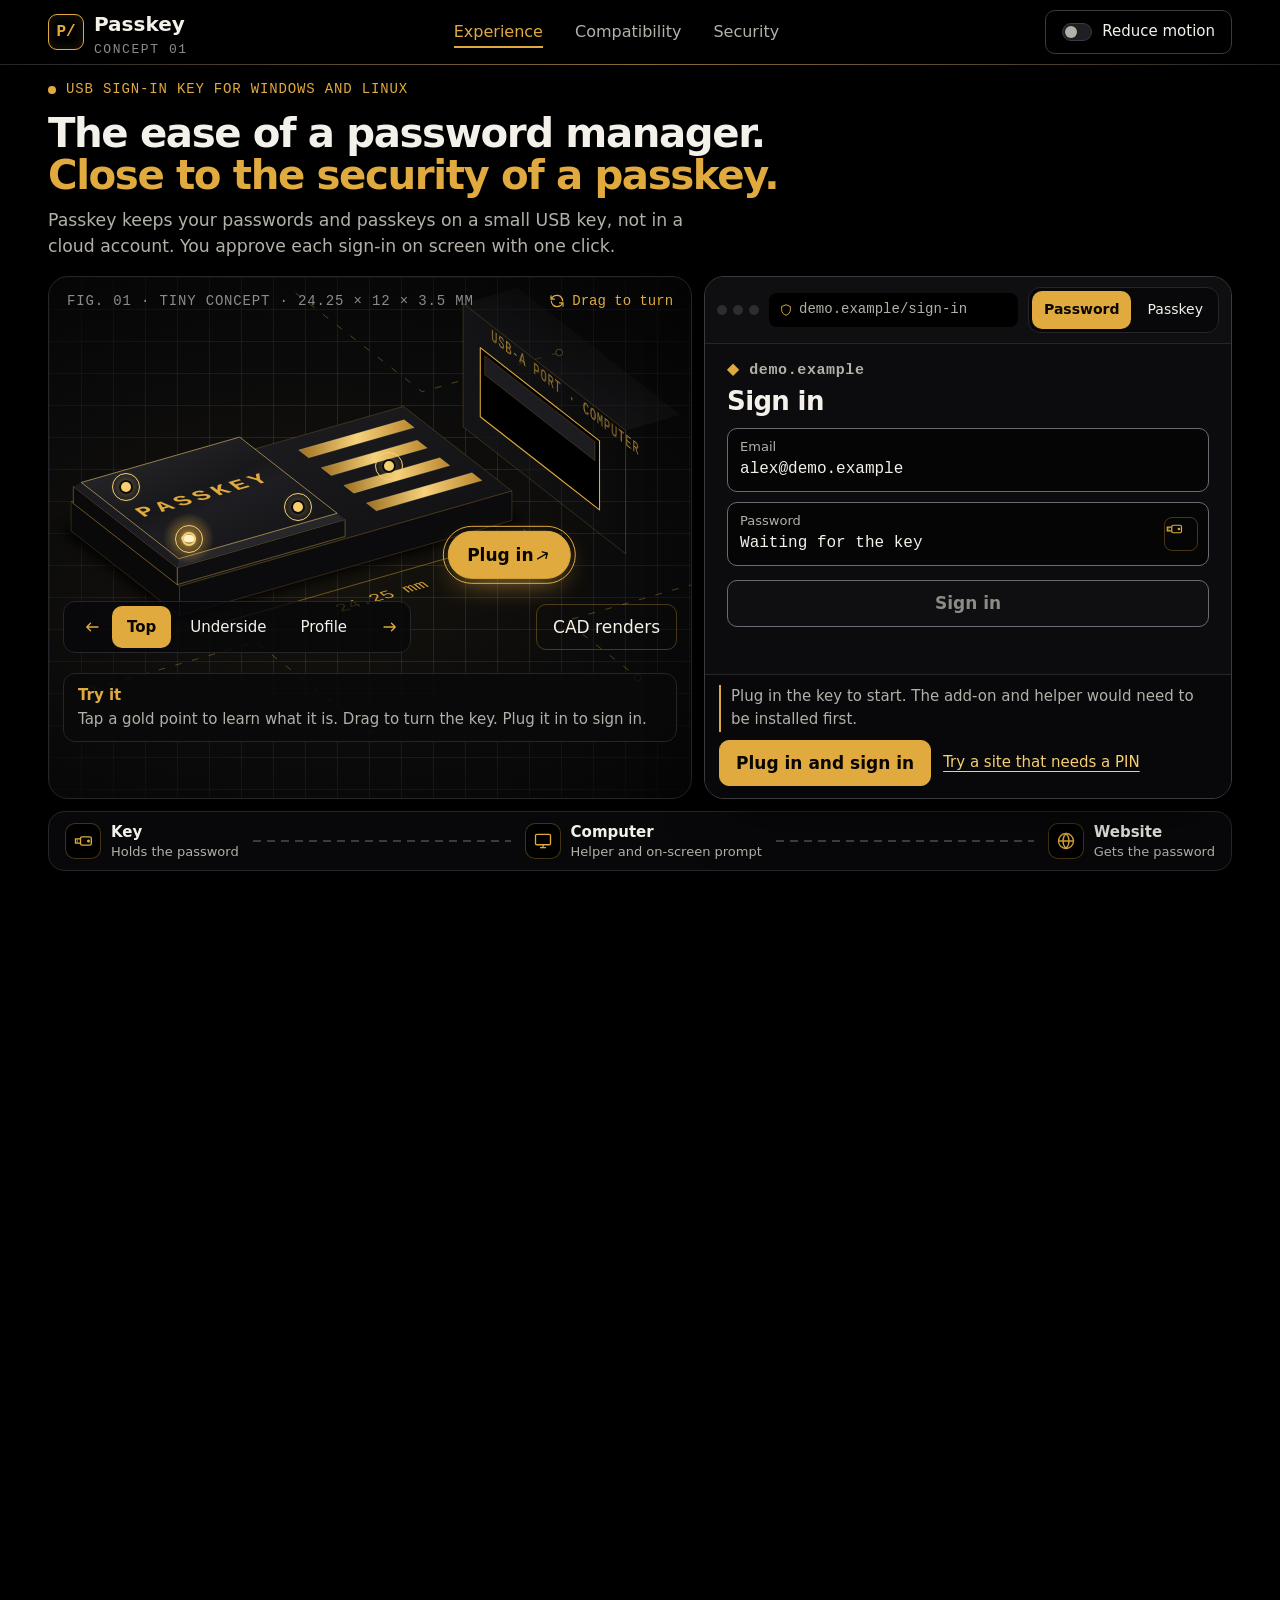
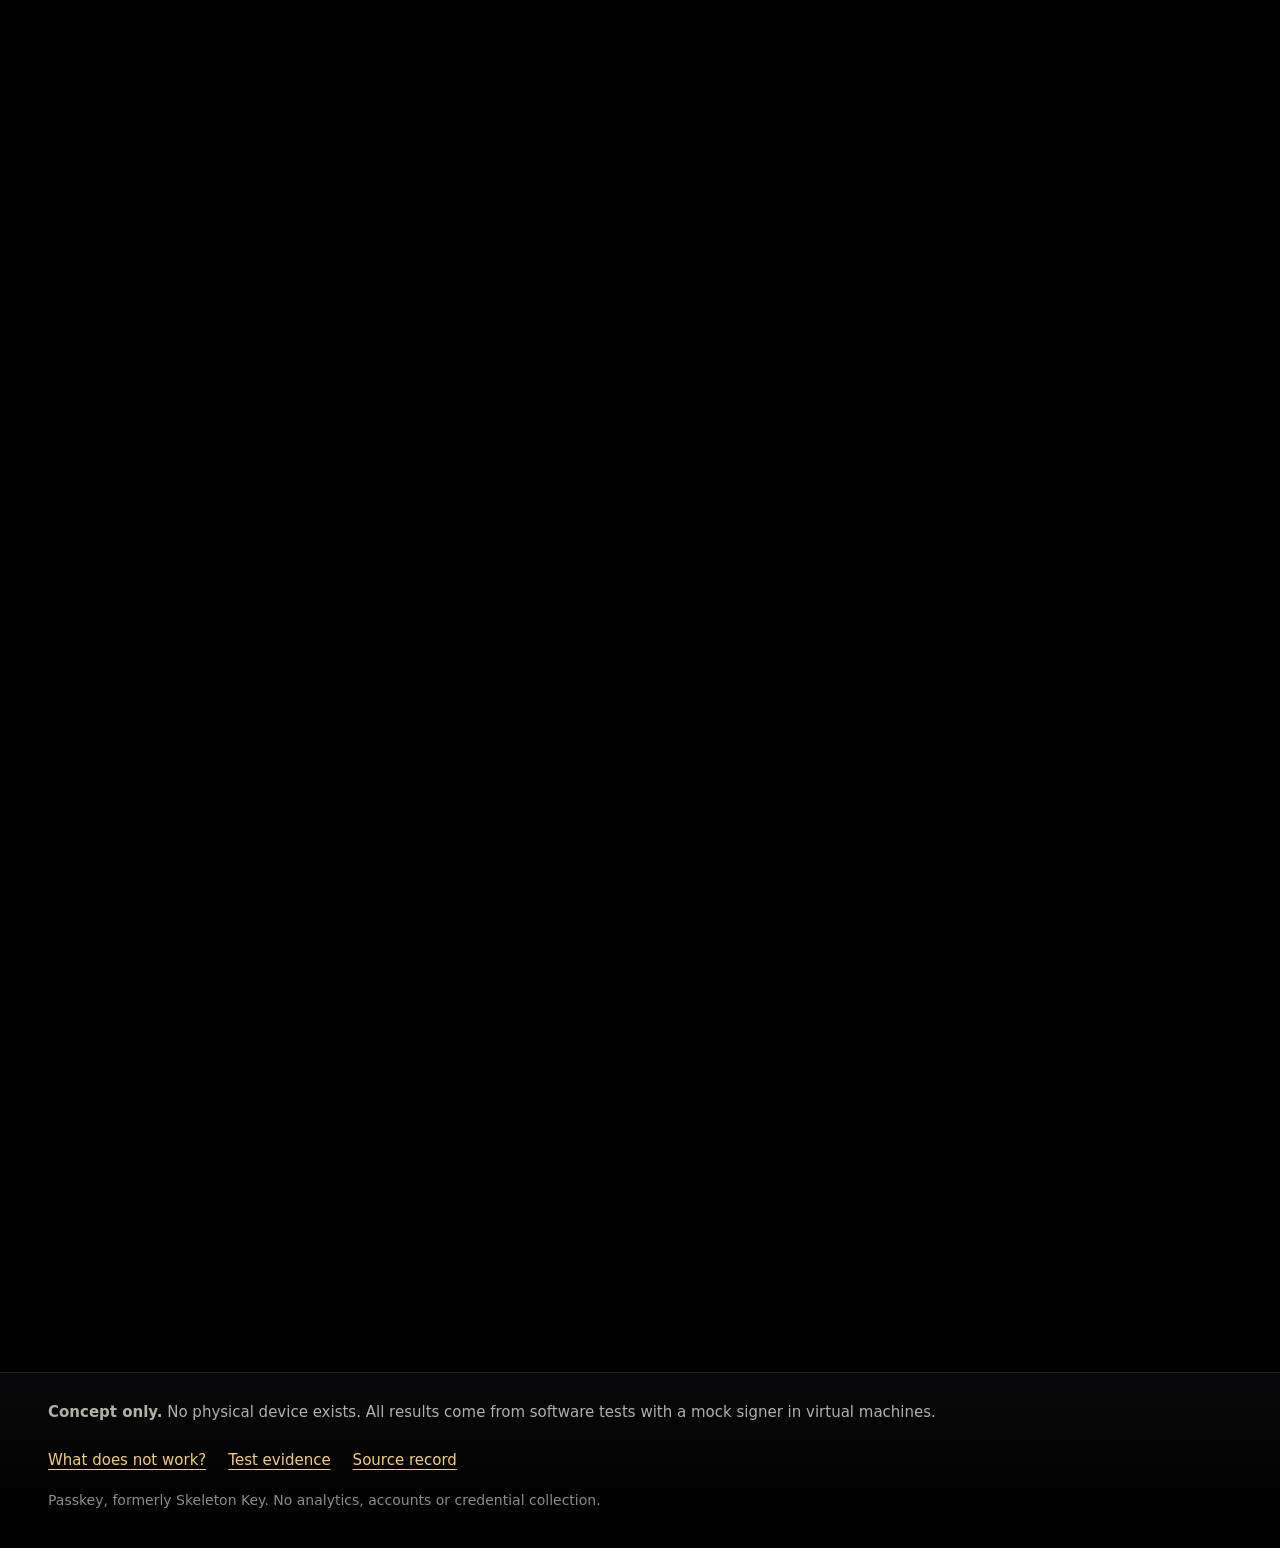
==== index.html @ b9a77faf "Fix USB plug-in animation clipping Co-Authored-By: GPT-6.1 Sol <noreply@openai.com>" ====
<!doctype html>
<html lang="en"><head><meta charset="utf-8"><meta name="viewport" content="width=device-width,initial-scale=1"><meta name="color-scheme" content="dark"><meta http-equiv="Content-Security-Policy" content="default-src 'none'; img-src 'self' data:; style-src 'self'; script-src 'self' 'sha256-TUIaZxUxWwznOKyzVeqd5KCOPrngcHP1eZAMtDJF8Wo='; connect-src 'none'; base-uri 'none'; form-action 'none'"><title>Passkey (Skeleton Key) | USB Login Assistant Concept</title><meta name="description" content="Passkey, formerly Skeleton Key, is a proposed USB login assistant for passwords and passkeys on Windows and Linux. Explore the concept and software test evidence."><link rel="canonical" href="https://iankengott.github.io/passkey-site/"><meta name="robots" content="index,follow,max-image-preview:large"><meta property="og:type" content="website"><meta property="og:site_name" content="Passkey · Skeleton Key"><meta property="og:title" content="Passkey (Skeleton Key) | USB Login Assistant Concept"><meta property="og:description" content="Passkey, formerly Skeleton Key, is a proposed USB login assistant for passwords and passkeys on Windows and Linux. Explore the concept and software test evidence."><meta property="og:url" content="https://iankengott.github.io/passkey-site/"><meta property="og:image" content="https://iankengott.github.io/passkey-site/assets/tiny.png"><meta property="og:image:alt" content="Proposed Passkey USB login assistant, formerly Skeleton Key"><meta name="twitter:card" content="summary_large_image"><meta name="twitter:title" content="Passkey (Skeleton Key) | USB Login Assistant Concept"><meta name="twitter:description" content="Passkey, formerly Skeleton Key, is a proposed USB login assistant for passwords and passkeys on Windows and Linux. Explore the concept and software test evidence."><meta name="twitter:image" content="https://iankengott.github.io/passkey-site/assets/tiny.png"><script type="application/ld+json">{"@context":"https://schema.org","@type":"WebSite","name":"Passkey","alternateName":"Skeleton Key","url":"https://iankengott.github.io/passkey-site/","description":"Passkey, formerly Skeleton Key, is a proposed USB login assistant for passwords and passkeys on Windows and Linux. Explore the concept and software test evidence."}</script><link rel="icon" type="image/svg+xml" href="assets/favicon.svg?v=1"><link rel="icon" type="image/png" sizes="32x32" href="assets/favicon-32.png?v=1"><link rel="shortcut icon" href="favicon.ico?v=1"><link rel="apple-touch-icon" sizes="180x180" href="assets/apple-touch-icon.png"><meta name="theme-color" content="#0a0a0c"><link rel="stylesheet" href="assets/site.css"><link rel="stylesheet" href="assets/data.css"><script src="assets/site.js" defer></script></head><body>
<svg class="sprite" aria-hidden="true" focusable="false"><defs>
<symbol id="i-win" viewBox="0 0 24 24"><path fill="currentColor" d="M3 5.2 10.6 4v7.4H3zm8.6-1.3L21 2.5v8.9h-9.4zM3 12.6h7.6V20L3 18.8zm8.6 0H21v8.9l-9.4-1.4z"/></symbol>
<symbol id="i-linux" viewBox="0 0 24 24"><g fill="none" stroke="currentColor" stroke-width="1.6" stroke-linejoin="round"><path d="M12 2.8c-2.3 0-3.6 1.9-3.6 4.3 0 1.6-.6 2.7-1.7 4.2-1.3 1.8-2.3 3.9-2.1 6.1.1 1.2.8 2.4 2.4 3 1.6.6 3 .9 5 .9s3.4-.3 5-.9c1.6-.6 2.3-1.8 2.4-3 .2-2.2-.8-4.3-2.1-6.1-1.1-1.5-1.7-2.6-1.7-4.2 0-2.4-1.3-4.3-3.6-4.3z"/><path d="M9.5 12.5c0 3 1 6 2.5 6s2.5-3 2.5-6"/></g><circle cx="10.5" cy="7" r=".9" fill="currentColor"/><circle cx="13.5" cy="7" r=".9" fill="currentColor"/><path fill="currentColor" d="M10.6 9h2.8L12 10.6z"/></symbol>
<symbol id="i-chrome" viewBox="0 0 24 24"><g fill="none" stroke="currentColor" stroke-width="1.6"><circle cx="12" cy="12" r="9"/><circle cx="12" cy="12" r="3.4"/><path d="M12 8.6h8.4M9.1 13.7 4.9 6.4M14.9 13.7l-4.2 7.2"/></g></symbol>
<symbol id="i-firefox" viewBox="0 0 24 24"><g fill="none" stroke="currentColor" stroke-width="1.6" stroke-linecap="round"><circle cx="12" cy="12" r="9"/><path d="M6.2 7.3c1.6-.3 2.9.2 3.6 1.2 1.6-1.7 4.6-1.4 6 .6 1.2 1.7 1 4.4-.8 5.8-2 1.6-5.2 1-6.3-1.3"/><path d="M9.8 8.5c-.6 1.1-.6 2.4.1 3.4"/></g></symbol>
<symbol id="i-apple" viewBox="0 0 24 24"><path fill="currentColor" d="M16.4 12.6c0-2.3 1.9-3.4 2-3.5-1.1-1.6-2.8-1.8-3.4-1.8-1.4-.1-2.8.9-3.5.9s-1.8-.8-3-.8C6.9 7.4 5 8.8 5 11.9c0 3.4 2.3 7.6 4 7.6.9 0 1.4-.6 2.6-.6s1.5.6 2.6.6c1.9 0 3.3-3.7 3.5-4.3-.1 0-1.9-.7-2.1-2.6zM14.3 5.8c.7-.9 1.2-2 1-3.2-1 .1-2.2.7-2.9 1.6-.6.7-1.2 1.9-1 3 1.1.1 2.2-.5 2.9-1.4z"/></symbol>
<symbol id="i-phone" viewBox="0 0 24 24"><g fill="none" stroke="currentColor" stroke-width="1.6"><rect x="6.5" y="2.5" width="11" height="19" rx="2.4"/><path d="M10.5 18.5h3"/></g></symbol>
<symbol id="i-disk" viewBox="0 0 24 24"><g fill="none" stroke="currentColor" stroke-width="1.6"><rect x="3.5" y="5" width="17" height="14" rx="2"/><circle cx="12" cy="12" r="3.2"/><path d="M12 8.8V5"/></g></symbol>
<symbol id="i-pin" viewBox="0 0 24 24"><g fill="none" stroke="currentColor" stroke-width="1.6"><rect x="4" y="9" width="16" height="11" rx="2"/><path d="M8 9V7a4 4 0 0 1 8 0v2"/><circle cx="9" cy="14.5" r=".6" fill="currentColor"/><circle cx="12" cy="14.5" r=".6" fill="currentColor"/><circle cx="15" cy="14.5" r=".6" fill="currentColor"/></g></symbol>
<symbol id="i-frame" viewBox="0 0 24 24"><g fill="none" stroke="currentColor" stroke-width="1.6"><rect x="3" y="4" width="18" height="16" rx="2"/><rect x="8" y="9" width="10" height="7" rx="1" stroke-dasharray="2 1.6"/></g></symbol>
<symbol id="i-key" viewBox="0 0 24 24"><g fill="none" stroke="currentColor" stroke-width="1.6"><rect x="9" y="7" width="13" height="10" rx="2"/><path d="M9 9.5H3v5h6"/><path d="M4.6 11h1.2M4.6 13h1.2"/><circle cx="18.6" cy="12" r="1" fill="currentColor"/></g></symbol>
<symbol id="i-hwkey" viewBox="0 0 24 24"><g fill="none" stroke="currentColor" stroke-width="1.6"><rect x="8.5" y="6" width="13.5" height="12" rx="3"/><path d="M8.5 9.5H3v5h5.5"/><circle cx="15.2" cy="12" r="3"/></g></symbol>
<symbol id="i-cloud" viewBox="0 0 24 24"><path fill="none" stroke="currentColor" stroke-width="1.6" stroke-linejoin="round" d="M7 18.5h10.2a4 4 0 0 0 .6-8 5.6 5.6 0 0 0-10.8-1A4.6 4.6 0 0 0 7 18.5z"/></symbol>
<symbol id="i-screen" viewBox="0 0 24 24"><g fill="none" stroke="currentColor" stroke-width="1.6"><rect x="3" y="4" width="18" height="12.5" rx="1.6"/><path d="M8.5 20h7M12 16.5V20"/></g></symbol>
<symbol id="i-globe" viewBox="0 0 24 24"><g fill="none" stroke="currentColor" stroke-width="1.6"><circle cx="12" cy="12" r="9"/><path d="M3 12h18M12 3c2.6 2.6 3.6 5.8 3.6 9s-1 6.4-3.6 9c-2.6-2.6-3.6-5.8-3.6-9s1-6.4 3.6-9z"/></g></symbol>
<symbol id="i-shield" viewBox="0 0 24 24"><path fill="none" stroke="currentColor" stroke-width="1.6" stroke-linejoin="round" d="M12 3 4.5 6v5.5c0 4.6 3.1 8 7.5 9.5 4.4-1.5 7.5-4.9 7.5-9.5V6z"/></symbol>
<symbol id="i-arrow" viewBox="0 0 24 24"><path fill="none" stroke="currentColor" stroke-width="1.8" stroke-linecap="round" stroke-linejoin="round" d="M4 12h15m-5-5 5 5-5 5"/></symbol>
<symbol id="i-back" viewBox="0 0 24 24"><path fill="none" stroke="currentColor" stroke-width="1.8" stroke-linecap="round" stroke-linejoin="round" d="M20 12H5m5-5-5 5 5 5"/></symbol>
<symbol id="i-turn" viewBox="0 0 24 24"><path fill="none" stroke="currentColor" stroke-width="1.6" stroke-linecap="round" d="M4.5 9.5C6 6 9 4.5 12 4.5c4.1 0 7.5 3.4 7.5 7.5M19.5 14.5C18 18 15 19.5 12 19.5c-4.1 0-7.5-3.4-7.5-7.5M4 5v4.6h4.6M20 19v-4.6h-4.6"/></symbol>
<symbol id="i-backup" viewBox="0 0 24 24"><g fill="none" stroke="currentColor" stroke-width="1.6" stroke-linejoin="round"><path d="M4 7c0-1.7 3.6-3 8-3s8 1.3 8 3-3.6 3-8 3-8-1.3-8-3z"/><path d="M4 7v10c0 1.7 3.6 3 8 3s8-1.3 8-3V7M4 12c0 1.7 3.6 3 8 3s8-1.3 8-3"/></g></symbol>
<symbol id="i-sign" viewBox="0 0 24 24"><g fill="none" stroke="currentColor" stroke-width="1.6" stroke-linecap="round" stroke-linejoin="round"><path d="M4 17c2.5 0 3-6 5-6s1.2 5 3 5 2-3 3.4-3 1.2 2 2.6 2"/><path d="M4 20.5h16"/></g></symbol>
<symbol id="i-dots" viewBox="0 0 24 24"><g fill="currentColor"><circle cx="5" cy="12" r="1.9"/><circle cx="12" cy="12" r="1.9"/><circle cx="19" cy="12" r="1.9"/></g></symbol>
</defs></svg><a class="skip" href="#main">Skip to content</a>
<header class="top"><div class="top-in"><a class="brand" href="index.html"><span class="brand-mark" aria-hidden="true">P/</span><span class="brand-word">Passkey<small>Concept 01</small></span></a><nav aria-label="Main"><a href="index.html" aria-current="page">Experience</a><a href="compatibility.html">Compatibility</a><a href="security.html">Security</a></nav><div class="motion js-only"><button id="motion" type="button" aria-pressed="false" aria-describedby="motion-note"><span class="switch" aria-hidden="true"></span><span>Reduce motion</span></button><span id="motion-note" class="motion-note" hidden>Already reduced by your system setting.</span></div></div></header>
<main id="main">
<section class="hero" aria-labelledby="hero-title">
 <div class="hero-copy"><p class="eyebrow"><span class="pulse-dot" aria-hidden="true"></span>USB sign-in key for Windows and Linux</p><h1 id="hero-title">The ease of a password manager. <span class="gold">Close to the security of a passkey.</span></h1><p class="concept-line">Software-tested concept. No physical device exists.</p><p class="lead">Passkey keeps your passwords and passkeys on a small USB key, not in a cloud account. You approve each sign-in on screen with one click.</p></div>
 <p class="concept"><strong>Concept only. No physical device exists.</strong> The key is a drawing and the sign-in is a demo. Every result so far comes from software tests with a mock signer in virtual machines.</p>
 <div class="stage">
  <div class="viewer" id="viewer" data-view="iso" tabindex="0" role="group" aria-roledescription="turnable drawing" aria-label="Passkey key. Drag or use the left and right arrow keys to turn it." aria-describedby="hotspot-info">
   <div class="viewer-top"><span class="fig">FIG. 01<span class="fig-dim"> · TINY CONCEPT · 24.25 × 12 × 3.5 MM</span></span><span class="hint js-only" aria-hidden="true"><svg class="ico sm" aria-hidden="true" focusable="false"><use href="#i-turn"/></svg>Drag to turn</span></div>
   <div class="view-wrap"><div class="views"><div class="view is-active" data-v="iso"><svg class="draw draw-iso" viewBox="0 0 961 581" role="img" aria-labelledby="iso-t"><title id="iso-t">Drawing of the proposed Passkey key: a 24.25 by 12 by 3.5 millimetre USB-A key with gold contacts, a black cover and one small status light, next to a computer's USB port.</title><defs>
<linearGradient id="g-board" x1="0" y1="0" x2="1" y2="1"><stop offset="0" stop-color="#222226"/><stop offset="1" stop-color="#0d0d0f"/></linearGradient>
<linearGradient id="g-cap" x1="0" y1="0" x2="1" y2="1"><stop offset="0" stop-color="#2c2c31"/><stop offset=".45" stop-color="#18181b"/><stop offset=".55" stop-color="#1e1e22"/><stop offset="1" stop-color="#0f0f11"/></linearGradient>
<linearGradient id="g-gold" x1="0" y1="0" x2="1" y2="0"><stop offset="0" stop-color="#9c6f1f"/><stop offset=".5" stop-color="#f7d27c"/><stop offset="1" stop-color="#b9862c"/></linearGradient>
<linearGradient id="g-panel" x1="0" y1="0" x2="1" y2="0"><stop offset="0" stop-color="#151517"/><stop offset="1" stop-color="#151517" stop-opacity="0"/></linearGradient>
<linearGradient id="g-paneltop" x1="0" y1="1" x2="1" y2="0"><stop offset="0" stop-color="#1c1c1f"/><stop offset=".8" stop-color="#1c1c1f" stop-opacity="0"/></linearGradient>
<linearGradient id="g-face" x1="0" y1="0" x2="1" y2="1"><stop offset="0" stop-color="#202024"/><stop offset="1" stop-color="#0c0c0e"/></linearGradient>
<radialGradient id="g-led"><stop offset="0" stop-color="#ffd77a" stop-opacity=".95"/><stop offset=".35" stop-color="#e0aa3e" stop-opacity=".45"/><stop offset="1" stop-color="#e0aa3e" stop-opacity="0"/></radialGradient>
<filter id="f-blur" x="-20%" y="-20%" width="140%" height="140%"><feGaussianBlur stdDeviation="9"/></filter>
<clipPath id="c-board" clipPathUnits="userSpaceOnUse"><polygon points="-1229.1,-1135.8 1475.3,977.2 -2750.4,2188.9 -5454.9,75.9"/></clipPath><clipPath id="c-contacts" clipPathUnits="userSpaceOnUse"><polygon points="-1229.1,-1136.2 1475.3,976.7 -2750.4,2188.5 -5454.9,75.5"/></clipPath><clipPath id="c-side" clipPathUnits="userSpaceOnUse"><polygon points="285.3,2291.5 285.3,-2108.5 -3940.4,-896.8 -3940.4,3503.2"/></clipPath><clipPath id="c-shadow" clipPathUnits="userSpaceOnUse"><polygon points="-1229.1,-1091.8 1475.3,1021.2 -2750.4,2232.9 -5454.9,119.9"/></clipPath>
<marker id="m-arr" viewBox="0 0 10 10" refX="9" refY="5" markerWidth="7" markerHeight="7" orient="auto-start-reverse"><path d="M0 1 9 5 0 9z" class="arrowhead"/></marker>
</defs><g transform="translate(530.5 237.6)"><g class="traces"><path class="trace t0" d="M-885.8 -34.8 L-696.5 113.1 L-901.7 171.9"/><circle class="via" cx="-901.7" cy="171.9" r="5"/><path class="trace t1" d="M611.7 171.2 L242.5 277.1 L350.7 361.6"/><circle class="via" cx="350.7" cy="361.6" r="5"/><path class="trace t2" d="M-161.3 -213.7 L28.0 -65.8 L233.1 -124.6"/><circle class="via" cx="233.1" cy="-124.6" r="5"/><path class="trace t3" d="M-45.6 446.3 L-221.4 309.0 L-467.6 379.6"/><circle class="via" cx="-467.6" cy="379.6" r="5"/></g><polygon class="pc-top" points="89.3,-198.1 332.7,-7.9 414.7,-31.5 171.3,-221.6" fill="url(#g-paneltop)"/><polygon class="pc-side" points="89.3,-13.3 332.7,176.9 332.7,-7.9 89.3,-198.1" fill="url(#g-panel)"/><polygon class="socket" points="115.0,-28.4 293.5,111.0 293.5,7.6 115.0,-131.8"/><polygon class="socket-tongue" points="121.7,-119.9 286.7,8.9 286.7,37.5 121.7,-91.3"/><text class="iso-label" transform="matrix(13.522 10.565 0.000 22.000 131.2 -143.4)" font-size="1.15">USB-A PORT · COMPUTER</text><g class="dims"><line x1="189.3" y1="147.9" x2="-308.1" y2="290.5"/><line x1="179.8" y1="140.5" x2="198.8" y2="155.3"/><line x1="-317.6" y1="283.2" x2="-298.7" y2="297.9"/><text transform="matrix(20.513 -5.882 13.522 10.565 -27.0 244.6)" font-size="1.35" text-anchor="middle">24.25 mm</text></g><g clip-path="url(#c-shadow)"><g class="key-body"><polygon class="shadow" points="3.5,-8.2 179.3,129.1 -338.7,277.6 -514.5,140.3" filter="url(#f-blur)"/></g></g><g class="key"><g clip-path="url(#c-board)"><g class="key-body"><polygon class="board-top" points="0.0,-44.0 162.3,82.8 -335.2,225.4 -497.4,98.6" fill="url(#g-board)"/></g></g><g clip-path="url(#c-side)"><g class="key-body"><polygon class="board-side" points="162.3,126.8 -335.2,269.4 -335.2,225.4 162.3,82.8"/></g></g><g class="key-body"><polygon class="board-end" points="-497.4,142.6 -335.2,269.4 -335.2,225.4 -497.4,98.6"/></g><g clip-path="url(#c-contacts)"><g class="key-body"><g class="contacts"><polygon class="contact" points="1.1,-23.8 16.0,-12.2 -141.9,33.1 -156.8,21.5" fill="url(#g-gold)"/><polygon class="contact" points="20.6,6.7 35.5,18.3 -108.1,59.5 -123.0,47.9" fill="url(#g-gold)"/><polygon class="contact" points="54.4,33.1 69.3,44.7 -74.3,85.9 -89.2,74.3" fill="url(#g-gold)"/><polygon class="contact" points="102.6,55.4 117.4,67.0 -40.5,112.3 -55.4,100.7" fill="url(#g-gold)"/></g></g></g><g class="key-body"><polygon class="cap-side" points="-87.3,150.7 -338.6,222.8 -338.6,197.5 -87.3,125.4"/><polygon class="cap-end" points="-494.1,101.3 -338.6,222.8 -338.6,197.5 -494.1,76.0"/><polygon class="cap-bevel" points="-99.2,116.1 -336.1,184.0 -338.6,197.5 -87.3,125.4"/><polygon class="cap-bevel2" points="-482.2,69.9 -336.1,184.0 -338.6,197.5 -494.1,76.0"/><polygon class="cap-top" points="-245.2,2.0 -99.2,116.1 -336.1,184.0 -482.2,69.9" fill="url(#g-cap)"/><text class="engrave" transform="matrix(20.513 -5.882 13.522 10.565 -297.6 89.2)" font-size="1.7" text-anchor="middle" dominant-baseline="middle">PASSKEY</text><circle class="led-glow" cx="-321.5" cy="153.8" r="38" fill="url(#g-led)"/><circle class="led" transform="matrix(13.522 10.565 -20.513 5.882 -321.5 153.8)" r=".45"/></g></g></g></svg><button type="button" class="hs hs-iso-contacts js-only" data-hs="contacts" data-title="USB-A contacts" data-text="A bare board plug, 12 mm long. It talks to a small helper program on the computer. Today a software mock signer stands in for the key." aria-expanded="false" aria-controls="hotspot-info"><span class="sr">USB-A contacts</span></button><button type="button" class="hs hs-iso-led js-only" data-hs="led" data-title="Status light" data-text="One small light, flush with the cover. It shows the key is working. It is not a security display: the approval prompt is on your screen." aria-expanded="false" aria-controls="hotspot-info"><span class="sr">Status light</span></button><button type="button" class="hs hs-iso-cover js-only" data-hs="cover" data-title="No button here" data-text="No button, no touch pad, no PIN pad and no fingerprint reader. You approve each sign-in in a prompt on the screen. That keeps it quick, and it is the main trade-off." aria-expanded="false" aria-controls="hotspot-info"><span class="sr">No button here</span></button><button type="button" class="hs hs-iso-chip js-only" data-hs="chip" data-title="Inside, proposed" data-text="An RP2354A microcontroller with 2 MB of flash would hold your passwords and passkeys, encrypted, on the key. No board has been built and extraction resistance is not tested." aria-expanded="false" aria-controls="hotspot-info"><span class="sr">Inside, proposed</span></button><button type="button" id="plug" class="plug js-only"><span class="plug-ring" aria-hidden="true"></span><span class="plug-label">Plug in</span><svg class="ico sm" aria-hidden="true" focusable="false"><use href="#i-arrow"/></svg></button></div><div class="view" data-v="under"><svg class="draw draw-plan" viewBox="0 0 961 581" role="img" aria-labelledby="under-t"><title id="under-t">Underside plan of the key: a flat base with a recessed service well holding two contacts near the rear. No button.</title>
<defs><pattern id="p-hatch" width="12" height="12" patternUnits="userSpaceOnUse" patternTransform="rotate(45)"><line x1="0" y1="0" x2="0" y2="12" class="hatch"/></pattern><radialGradient id="g-well"><stop offset="0" stop-color="#000"/><stop offset=".7" stop-color="#050506"/><stop offset="1" stop-color="#2a2a2f"/></radialGradient></defs>
<g class="traces"><path class="trace t0" d="M30 541 H67 V507"/><path class="trace t1" d="M931 40 H914 V87"/></g>
<path class="plan-edge" d="M128.8 476.6 L128.8 488.6 L856.3 488.6 L856.3 128.6 L844.3 122.6 L844.3 476.6 Z"/>
<rect class="plan-body" x="116.8" y="116.6" width="727.5" height="360.0" rx="12" fill="url(#g-face)"/>
<rect class="plan-tongue" x="484.3" y="116.6" width="360.0" height="360.0" fill="url(#p-hatch)"/>
<line class="center" x1="86.8" y1="296.6" x2="874.3" y2="296.6"/>
<circle class="well" cx="224.8" cy="296.6" r="30.0" fill="url(#g-well)"/><circle class="pad" cx="214.8" cy="296.6" r="6"/><circle class="pad" cx="234.8" cy="296.6" r="6"/>
<g class="dims"><line x1="116.8" y1="522.6" x2="844.3" y2="522.6" marker-start="url(#m-arr)" marker-end="url(#m-arr)"/><text x="480.6" y="512.6" text-anchor="middle">24.25</text>
<line x1="484.3" y1="94.6" x2="844.3" y2="94.6" marker-start="url(#m-arr)" marker-end="url(#m-arr)"/><text x="664.3" y="84.6" text-anchor="middle">USB-A TONGUE 12.00</text>
<line x1="882.3" y1="116.6" x2="882.3" y2="476.6" marker-start="url(#m-arr)" marker-end="url(#m-arr)"/><text x="892.3" y="303.6">12.00</text></g>
<text class="plan-note" x="116.8" y="84.6">UNDERSIDE · NO BUTTON</text></svg><button type="button" class="hs hs-under-well js-only" data-hs="well" data-title="Service contacts" data-text="Two recessed contacts for firmware recovery, bridged during power up. A proposal for service only. They are not an approval control." aria-expanded="false" aria-controls="hotspot-info"><span class="sr">Service contacts</span></button></div><div class="view" data-v="side"><svg class="draw draw-side" viewBox="0 0 961 581" role="img" aria-labelledby="side-t"><title id="side-t">Side profile of the key: 3.5 millimetres tall overall, a 2 millimetre board and a 1.5 millimetre cover over the rear half.</title>
<defs><marker id="m-arr2" viewBox="0 0 10 10" refX="9" refY="5" markerWidth="7" markerHeight="7" orient="auto-start-reverse"><path d="M0 1 9 5 0 9z" class="arrowhead"/></marker></defs>
<g class="traces"><path class="trace t2" d="M30 504 H931"/></g>
<line class="ground" x1="-2.0" y1="383.6" x2="935.5" y2="383.6"/>
<path class="side-board-top" d="M88.0 323.6 L114.0 307.6 L841.5 307.6 L815.5 323.6 Z"/><path class="side-board-end" d="M815.5 323.6 L841.5 307.6 L841.5 367.6 L815.5 383.6 Z"/><rect class="side-board" x="88.0" y="323.6" width="727.5" height="60.0"/>
<path class="side-contact" d="M561.5 320.6 l20.8 -12.8 h231.0 l-20.8 12.8 Z"/>
<path class="side-cap-top" d="M88.0 278.6 L114.0 262.6 L481.5 262.6 L455.5 278.6 Z"/><path class="side-cap-end" d="M455.5 278.6 L481.5 262.6 L481.5 307.6 L455.5 323.6 Z"/><rect class="side-cap" x="88.0" y="278.6" width="367.5" height="45.0"/>
<circle class="side-led" cx="167.7" cy="267.4" r="4"/>
<g class="dims"><line x1="46.0" y1="383.6" x2="46.0" y2="278.6" marker-start="url(#m-arr2)" marker-end="url(#m-arr2)"/><text x="31.0" y="338.1" text-anchor="end">3.50</text>
<line x1="881.5" y1="383.6" x2="881.5" y2="323.6" marker-start="url(#m-arr2)" marker-end="url(#m-arr2)"/><text x="893.5" y="360.6">2.00</text>
<line x1="88.0" y1="238.6" x2="455.5" y2="238.6" marker-start="url(#m-arr2)" marker-end="url(#m-arr2)"/><text x="271.8" y="228.6" text-anchor="middle">COVER 12.25</text>
<line x1="88.0" y1="417.6" x2="815.5" y2="417.6" marker-start="url(#m-arr2)" marker-end="url(#m-arr2)"/><text x="451.8" y="445.6" text-anchor="middle">24.25 · SIZE MODEL ONLY</text></g></svg><button type="button" class="hs hs-side-height js-only" data-hs="height" data-title="3.5 mm thin" data-text="Board 2 mm, cover 1.5 mm, 24.25 mm long and 12 mm wide. This is a size model. Printed plugs will not work." aria-expanded="false" aria-controls="hotspot-info"><span class="sr">3.5 mm thin</span></button><button type="button" class="hs hs-side-cover js-only" data-hs="cover" data-title="No button here" data-text="No button, no touch pad, no PIN pad and no fingerprint reader. You approve each sign-in in a prompt on the screen. That keeps it quick, and it is the main trade-off." aria-expanded="false" aria-controls="hotspot-info"><span class="sr">No button here</span></button></div></div>
   <div class="viewer-bar"><div class="seg view-seg js-only" role="group" aria-label="Turn the key"><button type="button" class="icon-btn" data-turn="-1" aria-label="Turn left"><svg class="ico sm" aria-hidden="true" focusable="false"><use href="#i-back"/></svg></button><button type="button" data-goto="iso" aria-pressed="true">Top</button><button type="button" data-goto="under" aria-pressed="false">Underside</button><button type="button" data-goto="side" aria-pressed="false">Profile</button><button type="button" class="icon-btn" data-turn="1" aria-label="Turn right"><svg class="ico sm" aria-hidden="true" focusable="false"><use href="#i-arrow"/></svg></button></div><button type="button" class="ghost cad js-only" data-open="inspect" aria-label="CAD renders">CAD<span class="long"> renders</span></button></div></div>
   <p id="hotspot-info" class="hotspot-info js-only" aria-live="polite"><span class="hi-title">Try it</span><span class="hi-text">Tap a gold point to learn what it is. Drag to turn the key. Plug it in to sign in.</span></p>
   <noscript><ul class="noscript-spots"><li><strong>USB-A contacts.</strong> A bare board plug, 12 mm long. It talks to a small helper program on the computer. Today a software mock signer stands in for the key.</li><li><strong>Status light.</strong> One small light, flush with the cover. It shows the key is working. It is not a security display: the approval prompt is on your screen.</li><li><strong>No button here.</strong> No button, no touch pad, no PIN pad and no fingerprint reader. You approve each sign-in in a prompt on the screen. That keeps it quick, and it is the main trade-off.</li><li><strong>Inside, proposed.</strong> An RP2354A microcontroller with 2 MB of flash would hold your passwords and passkeys, encrypted, on the key. No board has been built and extraction resistance is not tested.</li><li><strong>Service contacts.</strong> Two recessed contacts for firmware recovery, bridged during power up. A proposal for service only. They are not an approval control.</li><li><strong>3.5 mm thin.</strong> Board 2 mm, cover 1.5 mm, 24.25 mm long and 12 mm wide. This is a size model. Printed plugs will not work.</li></ul></noscript>
  </div>
  <div class="screen demo" data-state="ready" data-mode="password" aria-label="Demo sign-in">
   <div class="screen-bar"><span class="lights" aria-hidden="true"><i></i><i></i><i></i></span><span class="url"><svg class="ico xs" aria-hidden="true" focusable="false"><use href="#i-shield"/></svg>demo.example/sign-in</span><div class="seg mode-seg js-only" role="group" aria-label="Sign-in type"><button type="button" data-mode="password" aria-pressed="true">Password</button><button type="button" data-mode="passkey" aria-pressed="false">Passkey</button></div></div>
   <div class="site">
    <p class="site-brand"><span aria-hidden="true">◆</span> demo.example</p><h2 class="site-title">Sign in</h2>
    <div class="field"><span>Email</span><output>alex@demo.example</output></div>
    <div class="field cred"><span id="credential-label">Password</span><output id="credential">Waiting for the key</output><span class="field-key" aria-hidden="true"><svg class="ico sm" aria-hidden="true" focusable="false"><use href="#i-key"/></svg></span></div>
    <button type="button" id="submit" class="site-btn js-only" disabled>Sign in</button>
    <div id="review" class="prompt" hidden><p class="prompt-tag"><svg class="ico xs" aria-hidden="true" focusable="false"><use href="#i-key"/></svg>PASSKEY · ON-SCREEN PROMPT</p><p class="prompt-q" id="review-action">Fill the password for alex@demo.example on demo.example?</p><p class="prompt-meta"><span>Site <b>demo.example</b></span><span>Account <b>alex@demo.example</b></span></p><div class="prompt-actions"><button type="button" id="approve" class="primary">Approve</button><button type="button" id="cancel">Cancel</button></div><p class="prompt-foot">The key has no button. You approve here.</p></div>
    <div id="refusal" class="prompt refusal" hidden><p class="prompt-tag"><svg class="ico xs" aria-hidden="true" focusable="false"><use href="#i-pin"/></svg>REFUSED</p><p class="prompt-q">This site requires a PIN or fingerprint. The key has neither, so it refuses and releases nothing.</p><button type="button" id="fallback">Use the password instead</button></div>
   </div>
   <div class="screen-foot"><p id="demo-status" role="status">Plug in the key to start.</p><div class="foot-actions js-only"><button type="button" id="start" class="primary">Sign in with Passkey</button><button type="button" id="replay" hidden>Replay</button><button type="button" id="exclude" class="link-btn">Try a site that needs a PIN</button></div><noscript><p>With JavaScript, this demo walks through plugging in, approving on screen and signing in. The key itself has no button.</p></noscript></div>
  </div>
  <ol class="route" id="route" aria-label="Where the sign-in travels">
   <li class="node n-key"><svg class="ico" aria-hidden="true" focusable="false"><use href="#i-key"/></svg><span><strong>Key</strong><small data-r="key">Holds the password</small></span></li>
   <li class="wire w1" aria-hidden="true"><i class="pkt"></i><i class="pkt back"></i></li>
   <li class="node n-pc"><svg class="ico" aria-hidden="true" focusable="false"><use href="#i-screen"/></svg><span><strong>Computer</strong><small data-r="pc">Helper and on-screen prompt</small></span></li>
   <li class="wire w2" aria-hidden="true"><i class="pkt"></i><i class="pkt back"></i></li>
   <li class="node n-site"><svg class="ico" aria-hidden="true" focusable="false"><use href="#i-globe"/></svg><span><strong>Website</strong><small data-r="site">Gets the password</small></span></li>
  </ol>
 </div>
</section>
<section id="position" class="reveal band" aria-labelledby="pos-title">
 <div class="band-head"><p class="eyebrow">Where it sits</p><h2 id="pos-title">Much stronger than a cloud password manager. A small step below a hardware passkey.</h2><p class="claim"><strong>Stronger because two attacks are gone:</strong> there is no cloud vault to breach and no cloud account to take over. <strong>A step below a hardware passkey</strong> because the key has no PIN and the approval is shown on the computer. <span class="claim-more">This comparison is with Google Password Manager's saved passwords. Its passkeys share this key's passkey-mode zone, with different gaps.</span></p></div>
 <div class="spectrum"><div class="seg col-pick js-only" role="group" aria-label="Show"><button type="button" data-pick="security" aria-pressed="true">Security</button><button type="button" data-pick="ease" aria-pressed="false">Ease of use</button></div><div class="ladders" data-active="security"><section class="ladder" data-col="security" aria-label="Security, ordered from lower to higher"><h3>Security <span>How hard it is to steal your sign-ins</span></h3><ol class="zones n4"><li class="szone lv1"><span class="zone-name">Cloud vault, reusable password</span><div class="zone-marks"><button type="button" class="spec-mark" aria-expanded="false" aria-controls="spec-reason" data-name="Google Password Manager · passwords" data-reason="Passwords sync through your Google account. A breach at the vendor or a taken-over account can reach them, and a password can still be typed into a fake page." title="Passwords sync through your Google account. A breach at the vendor or a taken-over account can reach them, and a password can still be typed into a fake page."><svg class="ico sm" aria-hidden="true" focusable="false"><use href="#i-cloud"/></svg><span>Google Password Manager · passwords</span></button></div></li><li class="gap"><span class="gap-arrow" aria-hidden="true"></span><span class="gap-text">No cloud vault, no account takeover path</span></li><li class="szone lv2"><span class="zone-name">No cloud vault, computer trusted</span><div class="zone-marks"><button type="button" class="spec-mark ours" aria-expanded="false" aria-controls="spec-reason" data-name="This key · password mode" data-reason="Nothing syncs and there is no account to take over. The password still passes through the computer to the saved site, so both are trusted at that moment." title="Nothing syncs and there is no account to take over. The password still passes through the computer to the saved site, so both are trusted at that moment."><svg class="ico sm" aria-hidden="true" focusable="false"><use href="#i-key"/></svg><span>This key · password mode</span></button></div></li><li class="gap"><span class="gap-arrow" aria-hidden="true"></span><span class="gap-text">The passkey replaces the reusable password</span></li><li class="szone lv3"><span class="zone-name">No reusable password</span><div class="zone-marks"><button type="button" class="spec-mark" aria-expanded="false" aria-controls="spec-reason" data-name="Google Password Manager · passkeys" data-reason="Phishing resistant and unlocked with a screen lock or Password Manager PIN, but synced through your Google account. Same zone as this key, with a different gap." title="Phishing resistant and unlocked with a screen lock or Password Manager PIN, but synced through your Google account. Same zone as this key, with a different gap."><svg class="ico sm" aria-hidden="true" focusable="false"><use href="#i-cloud"/></svg><span>Google Password Manager · passkeys</span></button><button type="button" class="spec-mark ours" aria-expanded="false" aria-controls="spec-reason" data-name="This key · passkey mode" data-reason="The site gets a one-time signature, never a reusable password, and nothing syncs. The key has no PIN, and the prompt is shown on the computer." title="The site gets a one-time signature, never a reusable password, and nothing syncs. The key has no PIN, and the prompt is shown on the computer."><svg class="ico sm" aria-hidden="true" focusable="false"><use href="#i-key"/></svg><span>This key · passkey mode</span></button></div></li><li class="gap"><span class="gap-arrow" aria-hidden="true"></span><span class="gap-text">No PIN on the key, approval shown on the computer</span></li><li class="szone lv4"><span class="zone-name">A person must touch the key</span><div class="zone-marks"><button type="button" class="spec-mark" aria-expanded="false" aria-controls="spec-reason" data-name="Hardware passkey" data-reason="Signing needs a physical touch and usually a PIN, so neither the computer nor someone holding the key can sign alone." title="Signing needs a physical touch and usually a PIN, so neither the computer nor someone holding the key can sign alone."><svg class="ico sm" aria-hidden="true" focusable="false"><use href="#i-hwkey"/></svg><span>Hardware passkey</span></button></div></li></ol><div class="axis" aria-hidden="true"><span>Lower</span><span>Higher</span></div></section><section class="ladder" data-col="ease" aria-label="Ease of use, ordered from lower to higher"><h3>Ease of use <span>How little effort each sign-in takes</span></h3><ol class="zones n3"><li class="szone lv1"><span class="zone-name">Touch the key, often a PIN</span><div class="zone-marks"><button type="button" class="spec-mark" aria-expanded="false" aria-controls="spec-reason" data-name="Hardware passkey" data-reason="Insert or tap the key for each sign-in, often with a PIN. Many sites still need a password, which a hardware passkey does not hold." title="Insert or tap the key for each sign-in, often with a PIN. Many sites still need a password, which a hardware passkey does not hold."><svg class="ico sm" aria-hidden="true" focusable="false"><use href="#i-hwkey"/></svg><span>Hardware passkey</span></button></div></li><li class="gap"><span class="gap-arrow" aria-hidden="true"></span><span class="gap-text">One on-screen click instead</span></li><li class="szone lv2"><span class="zone-name">One click, install on each computer</span><div class="zone-marks"><button type="button" class="spec-mark ours" aria-expanded="false" aria-controls="spec-reason" data-name="This key" data-reason="One click on the on-screen prompt fills a password or signs a passkey. The add-on and helper must be installed on each computer, and phones are not supported." title="One click on the on-screen prompt fills a password or signs a passkey. The add-on and helper must be installed on each computer, and phones are not supported."><svg class="ico sm" aria-hidden="true" focusable="false"><use href="#i-key"/></svg><span>This key</span></button></div></li><li class="gap"><span class="gap-arrow" aria-hidden="true"></span><span class="gap-text">No install, and it works on phones</span></li><li class="szone lv3"><span class="zone-name">One click, built in everywhere</span><div class="zone-marks"><button type="button" class="spec-mark" aria-expanded="false" aria-controls="spec-reason" data-name="Google Password Manager" data-reason="Built into Chrome and Android. Autofill with one click on every device where you are signed in." title="Built into Chrome and Android. Autofill with one click on every device where you are signed in."><svg class="ico sm" aria-hidden="true" focusable="false"><use href="#i-cloud"/></svg><span>Google Password Manager</span></button></div></li></ol><div class="axis" aria-hidden="true"><span>Lower</span><span>Higher</span></div></section></div><p class="spec-reason js-only" id="spec-reason" aria-live="polite"><strong class="sr-title">Why each one sits where it does</strong><span class="sr-text">Tap or select a marker to see the reason for its place.</span></p><noscript><ul class="spec-ns"><li><strong>Google Password Manager · passwords.</strong> Passwords sync through your Google account. A breach at the vendor or a taken-over account can reach them, and a password can still be typed into a fake page.</li><li><strong>This key · password mode.</strong> Nothing syncs and there is no account to take over. The password still passes through the computer to the saved site, so both are trusted at that moment.</li><li><strong>Google Password Manager · passkeys.</strong> Phishing resistant and unlocked with a screen lock or Password Manager PIN, but synced through your Google account. Same zone as this key, with a different gap.</li><li><strong>This key · passkey mode.</strong> The site gets a one-time signature, never a reusable password, and nothing syncs. The key has no PIN, and the prompt is shown on the computer.</li><li><strong>Hardware passkey.</strong> Signing needs a physical touch and usually a PIN, so neither the computer nor someone holding the key can sign alone.</li><li><strong>Hardware passkey.</strong> Insert or tap the key for each sign-in, often with a PIN. Many sites still need a password, which a hardware passkey does not hold.</li><li><strong>This key.</strong> One click on the on-screen prompt fills a password or signs a passkey. The add-on and helper must be installed on each computer, and phones are not supported.</li><li><strong>Google Password Manager.</strong> Built into Chrome and Android. Autofill with one click on every device where you are signed in.</li></ul></noscript></div>
 <p class="argued"><svg class="ico sm" aria-hidden="true" focusable="false"><use href="#i-shield"/></svg><span><strong>Argued, not measured.</strong> Zones are ordered by how each mechanism works, not by a score. No study has ranked these products. <a href="security.html#threats">See it threat by threat</a></span></p>
</section>
<section id="features" class="reveal band" aria-labelledby="feat-title">
 <div class="band-row"><div><p class="eyebrow">What it does</p><h2 id="feat-title">One key for websites and your computer’s login.</h2></div><div class="carousel-ctl js-only"><button type="button" class="icon-btn" data-car="prev" aria-label="Previous"><svg class="ico sm" aria-hidden="true" focusable="false"><use href="#i-back"/></svg></button><button type="button" class="icon-btn" data-car="next" aria-label="Next"><svg class="ico sm" aria-hidden="true" focusable="false"><use href="#i-arrow"/></svg></button></div></div>
 <div class="carousel" data-carousel aria-roledescription="carousel" aria-label="Features"><ul class="track" tabindex="0"><li class="slide"><article><div class="slide-ico"><svg class="ico big" aria-hidden="true" focusable="false"><use href="#i-dots"/></svg></div><h3>Fills passwords</h3><p>Approve once and the password fills. You press the site’s own Sign in button. The add-on never submits for you.</p><p class="slide-ev"><svg class="ico sm" aria-hidden="true" focusable="false"><use href="#i-shield"/></svg>Chrome and Firefox, Windows and Linux</p></article></li><li class="slide"><article><div class="slide-ico"><svg class="ico big" aria-hidden="true" focusable="false"><use href="#i-sign"/></svg></div><h3>Signs passkeys</h3><p>Where a site accepts it, the key signs a one-time challenge. No reusable password leaves the key.</p><p class="slide-ev"><svg class="ico sm" aria-hidden="true" focusable="false"><use href="#i-shield"/></svg>Top-level pages in both browsers</p></article></li><li class="slide"><article><div class="slide-ico"><svg class="ico big" aria-hidden="true" focusable="false"><use href="#i-win"/></svg></div><h3>Windows sign-in</h3><p>Start-up login, unlock, switch user and the administrator prompt, for local accounts.</p><p class="slide-ev"><svg class="ico sm" aria-hidden="true" focusable="false"><use href="#i-shield"/></svg>Windows 11 Pro and Home VMs</p></article></li><li class="slide"><article><div class="slide-ico"><svg class="ico big" aria-hidden="true" focusable="false"><use href="#i-linux"/></svg></div><h3>Linux sign-in</h3><p>Login screen, lock screen, sudo and polkit on GNOME and KDE.</p><p class="slide-ev"><svg class="ico sm" aria-hidden="true" focusable="false"><use href="#i-shield"/></svg>Debian 13 and NixOS VMs</p></article></li><li class="slide"><article><div class="slide-ico"><svg class="ico big" aria-hidden="true" focusable="false"><use href="#i-backup"/></svg></div><h3>Encrypted backup</h3><p>Back up your passwords, encrypted, with a recovery secret only you keep. Restore them to a new key.</p><p class="slide-ev"><svg class="ico sm" aria-hidden="true" focusable="false"><use href="#i-shield"/></svg>Mock devices; passkeys not included</p></article></li><li class="slide"><article><div class="slide-ico"><svg class="ico big" aria-hidden="true" focusable="false"><use href="#i-shield"/></svg></div><h3>Exact-site matching</h3><p>Passwords fill only on the exact site you saved. Lookalikes, other ports and plain HTTP are refused.</p><p class="slide-ev"><svg class="ico sm" aria-hidden="true" focusable="false"><use href="#i-shield"/></svg>111 lab trials, no direct wrong fill; one frame rule still open</p></article></li></ul><div class="car-dots js-only" role="group" aria-label="Choose slide"></div></div>
</section>
<section id="glance" class="reveal band" aria-labelledby="glance-title">
 <div class="glance">
  <article class="glance-card"><p class="eyebrow">Compatibility at a glance</p><h2 id="glance-title">Windows and Linux. Chrome and Firefox.</h2>
   <p class="g-label yes"><svg class="ico sm" aria-hidden="true" focusable="false"><use href="#i-shield"/></svg>Tested with</p><ul class="pills yes"><li><svg class="ico sm" aria-hidden="true" focusable="false"><use href="#i-win"/></svg>Windows 11</li><li><svg class="ico sm" aria-hidden="true" focusable="false"><use href="#i-linux"/></svg>Debian 13 GNOME</li><li><svg class="ico sm" aria-hidden="true" focusable="false"><use href="#i-linux"/></svg>NixOS KDE</li><li><svg class="ico sm" aria-hidden="true" focusable="false"><use href="#i-chrome"/></svg>Chrome</li><li><svg class="ico sm" aria-hidden="true" focusable="false"><use href="#i-firefox"/></svg>Firefox</li></ul>
   <p class="g-label no"><svg class="ico sm" aria-hidden="true" focusable="false"><use href="#i-pin"/></svg>Not for</p><ul class="pills no"><li><svg class="ico sm" aria-hidden="true" focusable="false"><use href="#i-apple"/></svg>macOS and iPhone</li><li><svg class="ico sm" aria-hidden="true" focusable="false"><use href="#i-phone"/></svg>Android</li><li><svg class="ico sm" aria-hidden="true" focusable="false"><use href="#i-pin"/></svg>Sites that need a PIN</li><li><svg class="ico sm" aria-hidden="true" focusable="false"><use href="#i-disk"/></svg>Disk unlock</li></ul>
   <a class="more" href="compatibility.html#works">What works and what does not <svg class="ico sm" aria-hidden="true" focusable="false"><use href="#i-arrow"/></svg></a></article>
  <article class="glance-card stat"><p class="eyebrow">Evidence</p><div class="stat-row"><svg class="donut mini" viewBox="0 0 128 128" role="img" aria-label="64 Repeatable, 37 Tested, 18 Not tested"><circle class="ring" cx="64" cy="64" r="52"/><circle class="dseg dseg-0" cx="64" cy="64" r="52"/><circle class="dseg dseg-1" cx="64" cy="64" r="52"/><circle class="dseg dseg-2" cx="64" cy="64" r="52"/><text x="64" y="62" text-anchor="middle" class="d-num">119</text><text x="64" y="80" text-anchor="middle" class="d-lbl">ROWS</text></svg><div><p class="big-stat"><b data-count="119">119</b> recorded tests</p><p class="big-stat gold"><b data-count="0">0</b> on hardware</p><p class="mini">64 Repeatable · 37 Tested · 18 Not tested. Software tests with a mock signer, in VMs and on lab pages.</p></div></div><a class="more" href="security.html#evidence">See the evidence <svg class="ico sm" aria-hidden="true" focusable="false"><use href="#i-arrow"/></svg></a></article>
 </div>
</section>
<dialog id="inspect" aria-labelledby="inspect-title"><div class="dialog-in"><div class="dialog-top"><h2 id="inspect-title">Engineering drawings</h2><button type="button" class="close" data-close aria-label="Close"><svg class="ico" aria-hidden="true" focusable="false"><use href="#i-back"/></svg><span>Close</span></button></div><p class="dialog-note">The original CAD renders the drawing above is based on. Size and look only; no board exists.</p><div class="seg" role="group" aria-label="Drawing"><button type="button" data-view="tiny.png" aria-pressed="true" data-caption="Isometric CAD render, 24.25 × 12 × 3.5 mm. One status light. No touch sensor, PIN pad or fingerprint reader." data-alt="Engineering render of the tiny enclosure, isometric view">Front</button><button type="button" data-view="tiny-bottom.png" aria-pressed="false" data-caption="Underside with a recessed 2 mm service well and two contacts. Not an approval control." data-alt="Engineering render of the underside with two recessed service contacts">Underside</button><button type="button" data-view="tiny-budget.png" aria-pressed="false" data-caption="Assumed component space budget. A calculation, not a board layout." data-alt="Assumed component space budget diagram">Space budget</button><button type="button" data-view="key.png" aria-pressed="false" data-caption="The alternate key-sized enclosure concept, 45 × 25 × 5.5 mm." data-alt="Alternate larger key enclosure render">Larger key</button></div><figure class="dialog-figure"><img class="cad-img" src="assets/tiny.png" width="1600" height="1185" alt="Engineering render of the tiny enclosure, isometric view"><figcaption>Isometric CAD render, 24.25 × 12 × 3.5 mm. One status light. No touch sensor, PIN pad or fingerprint reader.</figcaption></figure><p class="dialog-links"><a href="assets/tiny.png">Open the full-size image</a> · <a href="security.html#hardware">Hardware assumptions</a></p></div></dialog></main>
<footer><div class="foot-in"><p><strong>Concept only.</strong> No physical device exists. All results come from software tests with a mock signer in virtual machines.</p><nav aria-label="Footer"><a href="compatibility.html#works">What does not work?</a><a href="security.html#evidence">Test evidence</a><a href="assets/sources.json">Source record</a></nav><p class="fine">Passkey, formerly Skeleton Key. No analytics, accounts or credential collection.</p></div></footer></body></html>
---- assets/site.css ----
/* Passkey concept site, round two. Hand-written, offline. Black, neutral greys, gold hairlines. */
:root{color-scheme:dark;--bg:#000;--s1:#08080a;--s2:#0f0f11;--s3:#161619;--s4:#1f1f23;--line:#25252a;--line2:#3a3a41;--ctl:#6b6b75;--text:#f4f1ea;--muted:#b3b0a8;--soft:#8d8b85;--gold:#e0aa3e;--gold-hi:#f6cf72;--gold-lo:#9a7224;--hair:rgba(224,170,62,.30);--hair2:rgba(224,170,62,.14);--worse:#f08c70;--mono:ui-monospace,"SF Mono","Cascadia Mono","JetBrains Mono",Menlo,Consolas,monospace;--sans:system-ui,-apple-system,"Segoe UI",Roboto,"Noto Sans",sans-serif;--ease:cubic-bezier(.2,.7,.2,1);--spring:cubic-bezier(.34,1.4,.5,1);--fast:160ms;--mid:320ms;--slow:700ms;--gut:clamp(16px,4vw,48px);--max:1320px;font-family:var(--sans);font-size:17px;line-height:1.55;background:var(--bg);color:var(--text);-webkit-text-size-adjust:100%}
*,*::before,*::after{box-sizing:border-box}
html{scroll-behavior:smooth;scroll-padding-top:84px}
body{margin:0;background:var(--bg);overflow-x:hidden}
a{color:var(--gold-hi);text-underline-offset:4px;text-decoration-thickness:1px;overflow-wrap:anywhere;transition:color var(--fast)}
a:hover{color:#fff}
h1,h2,h3,p,figure,ul,ol,dl{margin-top:0}
h1{font-size:clamp(30px,3.15vw,56px);line-height:1.04;letter-spacing:-.035em;font-weight:620;margin-bottom:18px;text-wrap:balance}
h2{font-size:clamp(25px,2.5vw,38px);line-height:1.12;letter-spacing:-.025em;font-weight:600;margin-bottom:14px;text-wrap:balance}
h3{font-size:19px;line-height:1.3;font-weight:620;margin-bottom:8px}
p{margin-bottom:14px}
.gold{color:var(--gold)}
.sr{position:absolute!important;width:1px;height:1px;overflow:hidden;clip:rect(0 0 0 0);white-space:nowrap}
.sprite{position:absolute;width:0;height:0;overflow:hidden}
.ico{width:22px;height:22px;flex:none;vertical-align:middle;color:var(--gold)}
.ico.sm{width:18px;height:18px}.ico.xs{width:14px;height:14px}.ico.big{width:34px;height:34px}
.eyebrow,.fig,.prompt-tag,.reg-id,.url,.rail-scale,.d-lbl{font-family:var(--mono)}
.eyebrow{display:flex;align-items:center;gap:10px;font-size:14px;letter-spacing:.06em;text-transform:uppercase;color:var(--gold);margin-bottom:12px}
.lead{font-size:clamp(17px,1.35vw,20px);color:var(--muted);max-width:60ch;margin-bottom:0}
.mini{font-size:14px;color:var(--muted)}
:focus-visible{outline:2px solid var(--gold-hi);outline-offset:3px;border-radius:6px}
.skip{position:fixed;z-index:50;top:8px;left:8px;padding:12px 16px;background:var(--gold);color:#000;border-radius:8px;transform:translateY(-200%)}
.skip:focus{transform:none}
.js-only{display:none!important}
.enhanced .js-only{display:revert!important}
.enhanced .seg.js-only,.enhanced .carousel-ctl.js-only,.enhanced .car-dots.js-only,.enhanced .reg-tools.js-only,.enhanced .foot-actions.js-only,.enhanced .tab-buttons.js-only,.enhanced .motion.js-only{display:flex!important}
.enhanced .hint.js-only,.enhanced .plug.js-only,.enhanced .hs.js-only{display:block!important}
[hidden]{display:none!important}

/* Buttons */
button{font:inherit;color:inherit;cursor:pointer;min-height:44px;padding:9px 16px;border-radius:10px;border:1px solid var(--ctl);background:var(--s3);transition:transform var(--fast) var(--ease),background-color var(--fast),border-color var(--fast),color var(--fast),box-shadow var(--fast)}
button:hover{border-color:var(--gold);background:var(--s4)}
button:active{transform:scale(.96)}
button.primary,button[aria-pressed=true],button[aria-selected=true]{background:var(--gold);border-color:var(--gold);color:#0a0700;font-weight:600}
button.primary:hover,button[aria-pressed=true]:hover{background:var(--gold-hi);box-shadow:0 0 0 4px var(--hair2)}
button:disabled{cursor:not-allowed;color:var(--soft);background:var(--s2);border-color:var(--ctl);box-shadow:none;transform:none}
.ghost{background:transparent;border-color:var(--hair)}
.icon-btn{display:inline-grid;place-items:center;width:44px;padding:0}
.link-btn{background:none;border:0;color:var(--gold-hi);text-decoration:underline;text-underline-offset:4px;padding:8px 4px;font-size:15px}
.link-btn:hover{background:none;color:#fff}
.seg{display:flex;flex-wrap:wrap;gap:4px;padding:4px;border:1px solid var(--line);border-radius:12px;background:var(--s1)}
.seg button{min-height:42px;padding:7px 14px;border-color:transparent;background:transparent;font-size:15px}
.seg button[aria-pressed=true]{background:var(--gold);color:#0a0700}
.seg .icon-btn{width:40px}

/* Header */
.top{position:sticky;top:0;z-index:20;background:rgba(0,0,0,.86);border-bottom:1px solid var(--line);backdrop-filter:saturate(1.2) blur(10px)}
.top::after{content:"";position:absolute;left:0;right:0;bottom:-1px;height:1px;background:linear-gradient(90deg,transparent,var(--gold),transparent);opacity:.55;transform-origin:left;animation:sweep 1.4s var(--ease) both}
.top-in{max-width:var(--max);margin:auto;padding:10px var(--gut);display:flex;align-items:center;gap:20px}
.brand{display:flex;align-items:center;gap:10px;color:var(--text);text-decoration:none;font-weight:650;font-size:20px;min-height:44px}
.brand-mark{display:grid;place-items:center;width:36px;height:36px;border:1px solid var(--gold);border-radius:9px;color:var(--gold);font:700 16px var(--mono);box-shadow:inset 0 0 12px var(--hair2)}
.brand-word small{display:block;font:500 12px/1 var(--mono);letter-spacing:.12em;color:var(--soft);text-transform:uppercase;margin-top:3px}
.top nav{display:flex;gap:4px;margin-left:auto;margin-right:auto}
.top nav a{position:relative;display:flex;align-items:center;min-height:44px;padding:8px 14px;border-radius:8px;color:var(--muted);text-decoration:none;font-size:16px}
.top nav a::after{content:"";position:absolute;left:14px;right:14px;bottom:6px;height:2px;background:var(--gold);transform:scaleX(0);transition:transform var(--mid) var(--ease)}
.top nav a:hover{color:var(--text)}
.top nav a:hover::after{transform:scaleX(.4)}
.top nav a[aria-current]{color:var(--gold)}
.top nav a[aria-current]::after{transform:scaleX(1)}
.motion{align-items:center;gap:8px;position:relative}
#motion{display:flex;align-items:center;gap:10px;font-size:15px;background:transparent;border-color:var(--line2)}
#motion[aria-pressed=true]{background:var(--s3);color:var(--text);font-weight:500;border-color:var(--gold)}
.switch{position:relative;width:30px;height:18px;border-radius:9px;background:var(--s4);border:1px solid var(--line2);transition:background-color var(--fast)}
.switch::after{content:"";position:absolute;top:2px;left:2px;width:12px;height:12px;border-radius:50%;background:var(--muted);transition:transform var(--mid) var(--spring),background-color var(--fast)}
#motion[aria-pressed=true] .switch{background:var(--gold-lo)}
#motion[aria-pressed=true] .switch::after{transform:translateX(12px);background:var(--gold-hi)}
.motion-note{position:absolute;right:0;top:100%;margin-top:4px;font-size:13px;color:var(--muted);white-space:nowrap}

/* Layout */
main{max-width:var(--max);margin:auto;padding:0 var(--gut)}
.band{padding:56px 0 8px;scroll-margin-top:72px}
.band.tight{padding-top:12px}
.band-head{max-width:860px}
.band-head p:not(.eyebrow){color:var(--muted);font-size:18px;max-width:70ch}
.band-row{display:flex;justify-content:space-between;align-items:end;gap:20px;flex-wrap:wrap;margin-bottom:18px}
.band-row h2{margin-bottom:0}
.more{display:inline-flex;align-items:center;gap:8px;min-height:44px;font-weight:550;text-decoration:none;border-bottom:1px solid var(--hair)}
.more .ico{transition:transform var(--mid) var(--ease)}
.more:hover .ico{transform:translateX(4px)}
.page-head{padding:44px 0 8px;max-width:900px}
.card{position:relative;background:linear-gradient(180deg,var(--s2),var(--s1));border:1px solid var(--line);border-radius:16px;padding:24px;min-width:0;transition:transform var(--mid) var(--ease),border-color var(--mid),box-shadow var(--mid)}
.card:hover{transform:translateY(-3px);border-color:var(--hair);box-shadow:0 18px 40px -24px rgba(224,170,62,.35)}
.card p{color:var(--muted)}
.cards{display:grid;gap:18px}
.two{grid-template-columns:repeat(2,minmax(0,1fr))}
.three{grid-template-columns:repeat(3,minmax(0,1fr))}
.limit{border-left:2px solid var(--gold);padding-left:12px}
details{border-top:1px solid var(--line);margin-top:18px}
summary{cursor:pointer;min-height:44px;display:flex;align-items:center;gap:10px;color:var(--gold-hi);font-weight:550;list-style:none}
summary::-webkit-details-marker{display:none}
summary::before{content:"";width:8px;height:8px;border-right:2px solid var(--gold);border-bottom:2px solid var(--gold);transform:rotate(-45deg);transition:transform var(--mid) var(--ease);flex:none}
details[open]>summary::before{transform:rotate(45deg)}
details[open]>:not(summary){animation:rise var(--mid) var(--ease) both}
.evidence ul{padding-left:18px}
.evidence li{margin-bottom:6px}
table{width:100%;border-collapse:collapse;text-align:left}
th,td{padding:10px 12px;border-bottom:1px solid var(--line);vertical-align:top}
caption{text-align:left;color:var(--muted);padding-bottom:8px}
pre{white-space:pre-wrap;overflow-wrap:anywhere;font:14px/1.6 var(--mono);color:var(--muted);background:var(--s1);border:1px solid var(--line);border-radius:10px;padding:14px}
img{max-width:100%;height:auto}

/* Hero */
.hero{display:grid;grid-template-columns:minmax(0,1.55fr) minmax(0,1fr);grid-template-areas:"copy concept" "stage stage";gap:12px 48px;align-items:end;padding:14px 0 0}
.hero-copy{grid-area:copy}
.hero-copy h1{margin-bottom:10px}
.hero-copy>*{animation:rise .8s var(--ease) both}
.hero-copy>:nth-child(2){animation-delay:.08s}.hero-copy>:nth-child(3){animation-delay:.16s}
.pulse-dot{width:8px;height:8px;border-radius:50%;background:var(--gold);box-shadow:0 0 0 0 var(--gold);animation:ping 2.4s ease-out infinite}
.concept{grid-area:concept;margin:0;padding:14px 16px 14px 18px;border:1px solid var(--hair);border-left:3px solid var(--gold);border-radius:12px;background:linear-gradient(90deg,rgba(224,170,62,.08),transparent);font-size:15px;color:var(--muted);animation:rise .8s .24s var(--ease) both}
.concept strong{display:block;color:var(--text);font-size:16px;margin-bottom:2px}
.stage{grid-area:stage;display:grid;grid-template-columns:minmax(0,1.22fr) minmax(0,1fr);grid-template-areas:"viewer screen" "route route";gap:12px;margin-top:4px}

/* Device viewer */
.viewer{grid-area:viewer;position:relative;display:flex;flex-direction:column;min-width:0;border:1px solid var(--line);border-radius:20px;background:radial-gradient(120% 90% at 40% 55%,#17140d 0%,#0a0a0b 45%,#000 100%);overflow:hidden;cursor:grab;touch-action:pan-y;user-select:none;-webkit-user-select:none;animation:fade 1s var(--ease) both}
.viewer::before{content:"";position:absolute;inset:-32px;background-image:linear-gradient(var(--hair2) 1px,transparent 1px),linear-gradient(90deg,var(--hair2) 1px,transparent 1px);background-size:32px 32px;mask-image:radial-gradient(70% 70% at 50% 50%,#000 30%,transparent 100%);-webkit-mask-image:radial-gradient(70% 70% at 50% 50%,#000 30%,transparent 100%);animation:grid 18s linear infinite;pointer-events:none}
.viewer.dragging{cursor:grabbing}
.viewer:focus-visible{outline-offset:-3px;border-radius:20px}
.viewer-top{position:relative;display:flex;justify-content:space-between;gap:12px;padding:14px 18px 0;font-size:14px;color:var(--soft)}
.fig{letter-spacing:.06em}
.hint{color:var(--gold);font-family:var(--mono);animation:nudge 2.6s ease-in-out infinite}
.hint .ico{margin-right:6px}
.viewer.touched .hint{animation:none;opacity:.6}
.views{position:relative;display:grid;flex:1;align-items:center;perspective:1400px;margin:0 6px}
.view{grid-area:1/1;position:relative;width:100%;transition:transform .6s var(--ease),opacity .45s var(--ease),visibility 0s linear .6s;transform-origin:50% 50%}
.view:not(.is-active){opacity:0;visibility:hidden;transform:rotateY(75deg) scale(.86);pointer-events:none}
.view.before:not(.is-active){transform:rotateY(-75deg) scale(.86)}
.view.is-active{visibility:visible;transition:transform .6s var(--ease),opacity .45s var(--ease),visibility 0s}
.draw{display:block;width:100%;height:100%;overflow:visible}
.draw text{font-family:var(--mono);fill:var(--gold)}
.trace{fill:none;stroke:var(--gold);stroke-width:1.4;stroke-opacity:.38;stroke-dasharray:10 16;animation:dash 6s linear infinite}
.trace.t1{animation-duration:8s}.trace.t2{animation-duration:7s;animation-direction:reverse}.trace.t3{animation-duration:9s}
.via{fill:#000;stroke:var(--gold);stroke-opacity:.6;stroke-width:1.4}
.pc-side{stroke:var(--hair);stroke-width:1}
.pc-top{stroke:none}
.socket{fill:#000;stroke:var(--gold);stroke-width:1.6;stroke-linejoin:round}
.socket-tongue{fill:#1d1d21;stroke:var(--hair);stroke-width:1}
.iso-label{fill:var(--gold);opacity:.7;letter-spacing:.08em}
.dims line{stroke:var(--gold);stroke-opacity:.55;stroke-width:1.2}
.dims text{opacity:.9;font-size:21px}
.draw-iso .dims text{font-size:1.35px}
.dims{transition:opacity .4s}
.viewer.plugged .draw-iso .dims{opacity:0}
.shadow{fill:#000;opacity:.85}
.board-top{stroke:var(--hair);stroke-width:1}
.board-side{fill:#0b0b0d;stroke:var(--hair);stroke-width:1}
.board-end{fill:#09090a;stroke:var(--hair);stroke-width:1}
.contact{stroke:#f8dc93;stroke-width:.6;stroke-opacity:.6}
.cap-side{fill:#0e0e10;stroke:rgba(224,170,62,.55);stroke-width:1.1;stroke-linejoin:round}
.cap-end{fill:#0a0a0b;stroke:rgba(224,170,62,.55);stroke-width:1.1;stroke-linejoin:round}
.cap-bevel{fill:#26262b;stroke:none}
.cap-bevel2{fill:#1c1c20;stroke:none}
.cap-top{stroke:rgba(246,207,114,.7);stroke-width:1.2;stroke-linejoin:round}
.engrave{fill:#3b3b42;letter-spacing:.35px;font-weight:700}
.led{fill:#fff1c8}
.led-glow{transform-box:fill-box;transform-origin:center;animation:glow 2.6s ease-in-out infinite}
.viewer.plugged .led-glow{animation-duration:.9s}
.key{animation:keyin 1.1s .15s var(--ease) both,float 6s 1.3s ease-in-out infinite}
.key-body{transition:transform .9s cubic-bezier(.55,0,.25,1)}
.viewer.plugged .key{animation:none}
.viewer[data-focus=contacts] .contacts{filter:drop-shadow(0 0 6px rgba(246,207,114,.9))}
.viewer[data-focus=cover] .cap-top,.viewer[data-focus=chip] .cap-top{stroke:var(--gold-hi);stroke-width:2.2}
.plan-body{fill:#0f0f11;stroke:rgba(246,207,114,.75);stroke-width:1.5}
.plan-tongue{stroke:var(--hair);stroke-width:1}
.hatch{stroke:var(--gold);stroke-opacity:.22;stroke-width:1.2}
.center{stroke:var(--gold);stroke-opacity:.35;stroke-dasharray:16 5 3 5}
.well{fill:#050506;stroke:var(--gold);stroke-width:1.4}
.pad{fill:url(#g-gold);fill:var(--gold)}
.plan-note{font-size:19px;letter-spacing:.1em;opacity:.85}
.arrowhead{fill:var(--gold);fill-opacity:.7}
.ground{stroke:var(--line2);stroke-dasharray:4 6}
.side-board{fill:#141416;stroke:var(--hair);stroke-width:1.2}
.side-cap{fill:#1d1d21;stroke:rgba(246,207,114,.75);stroke-width:1.4}
.side-contact{fill:var(--gold)}
.side-led{stroke:var(--gold-hi);stroke-width:3;stroke-dasharray:3 3}
.hs{position:absolute;width:44px;height:44px;margin:-22px 0 0 -22px;padding:0;border:0;border-radius:50%;background:transparent;cursor:pointer;z-index:2}
.hs::before{content:"";position:absolute;inset:17px;border-radius:50%;background:var(--gold-hi);box-shadow:0 0 0 2px rgba(0,0,0,.8),0 0 12px rgba(246,207,114,.9);transition:transform var(--mid) var(--spring)}
.hs-iso-led::before{background:transparent;box-shadow:0 0 0 2px var(--gold-hi)}
.hs::after{content:"";position:absolute;inset:8px;border-radius:50%;border:1.5px solid var(--gold-hi);animation:ring 2.2s ease-out infinite}
.hs:hover,.hs:active{background:transparent;transform:none}
.hs:hover::before,.hs[aria-expanded=true]::before{transform:scale(1.35)}
.hs[aria-expanded=true]::after{border-color:#fff;animation-duration:1.2s}
.viewer.plugged .hs{opacity:0;pointer-events:none;transition:opacity .3s}
.plug{position:absolute;z-index:3;transform:translate(-50%,-50%);display:flex;white-space:nowrap;align-items:center;gap:8px;min-height:46px;padding:10px 18px;border-radius:999px;border:1px solid var(--gold);background:var(--gold);color:#0a0700;font-weight:650;box-shadow:0 10px 30px -10px rgba(224,170,62,.8);transition:opacity .35s,transform var(--mid) var(--spring)}
.plug:hover{background:var(--gold-hi);transform:translate(-50%,-50%) scale(1.05)}
.plug:active{transform:translate(-50%,-50%) scale(.95)}
.plug .ico{color:#0a0700;transform:rotate(-30deg)}
.plug-ring{position:absolute;inset:-6px;border-radius:999px;border:1.5px solid var(--gold);animation:ring2 2.2s ease-out infinite;pointer-events:none}
.viewer.plugged .plug,.viewer:not([data-view=iso]) .plug{opacity:0;pointer-events:none;transform:translate(-50%,-50%) scale(.8)}
.viewer-bar{position:relative;display:flex;justify-content:space-between;align-items:center;gap:10px;flex-wrap:wrap;padding:0 14px}
.viewer-bar .seg{background:rgba(8,8,10,.8)}
.hotspot-info{position:relative;margin:10px 14px 14px;padding:10px 14px;min-height:72px;border:1px solid var(--line);border-radius:12px;background:rgba(10,10,11,.88);font-size:15px;color:var(--muted);transition:border-color var(--mid)}
.hotspot-info.on{border-color:var(--hair)}
.hi-title{display:block;color:var(--gold);font-weight:600;font-size:15px}
.hotspot-info.flash .hi-text,.hotspot-info.flash .hi-title{animation:rise .35s var(--ease) both}
.noscript-spots{position:relative;font-size:14px;color:var(--muted);padding:0 18px 12px 34px}

/* Demo screen */
.screen{grid-area:screen;display:flex;flex-direction:column;min-width:0;border:1px solid var(--line2);border-radius:20px;background:#0c0c0e;overflow:hidden;box-shadow:0 30px 60px -30px rgba(0,0,0,.9);animation:fade 1s .25s var(--ease) both}
.screen-bar{display:flex;align-items:center;gap:10px;padding:10px 12px;border-bottom:1px solid var(--line);background:var(--s2)}
.lights{display:flex;gap:6px}.lights i{width:10px;height:10px;border-radius:50%;background:#2c2c31}
.url{display:flex;align-items:center;gap:6px;flex:1;min-width:0;padding:6px 10px;border-radius:8px;background:#000;color:var(--muted);font-size:14px;white-space:nowrap;overflow:hidden;text-overflow:ellipsis}
.mode-seg{padding:3px}
.mode-seg button{min-height:38px;padding:5px 11px;font-size:14px}
.site{position:relative;flex:1;padding:16px 22px 10px;min-height:330px}
.site-brand{font:600 15px var(--mono);color:var(--muted);letter-spacing:.04em;margin-bottom:8px}
.site-brand span{color:var(--gold)}
.site-title{font-size:26px;margin-bottom:12px}
.field{position:relative;border:1px solid var(--ctl);border-radius:10px;padding:8px 12px;margin-bottom:10px;background:#050506;transition:border-color var(--mid),box-shadow var(--mid)}
.field span{display:block;font-size:13px;color:var(--muted)}
.field output{display:block;font:16px/1.6 var(--mono);overflow-wrap:anywhere;min-height:26px}
.field-key{position:absolute;right:10px;top:50%;transform:translateY(-50%);display:grid;place-items:center;width:34px;height:34px;border-radius:8px;border:1px solid var(--hair)}
.demo[data-state=review] .cred{border-color:var(--gold);box-shadow:0 0 0 4px var(--hair2)}
.demo .cred.filled{animation:fillflash 1s var(--ease)}
.demo[data-state=released] .cred output,.demo[data-state=complete] .cred output{color:var(--gold-hi)}
.site-btn{width:100%;margin-top:4px;font-weight:600}
.site-btn:not(:disabled){background:var(--text);color:#000;border-color:var(--text)}
.site-btn:not(:disabled):hover{background:#fff}
.prompt{position:absolute;left:14px;right:14px;top:84px;bottom:10px;display:flex;flex-direction:column;justify-content:center;z-index:4;padding:14px 16px;border:1px solid var(--gold);border-radius:14px;background:linear-gradient(180deg,#17130a,#0c0b08);box-shadow:0 24px 50px -16px #000,0 0 0 1px rgba(0,0,0,.6),0 0 40px -12px rgba(224,170,62,.45);animation:pop .5s .55s var(--spring) both}
.refusal{animation-delay:.1s;border-color:var(--worse);background:linear-gradient(180deg,#1a0f0b,#0c0908)}
.refusal .prompt-tag{color:var(--worse)}
.prompt-tag{display:flex;align-items:center;gap:6px;font-size:13px;letter-spacing:.08em;color:var(--gold);margin-bottom:6px}
.prompt-q{font-size:17px;font-weight:600;color:var(--text);margin-bottom:8px}
.prompt dl{display:grid;grid-template-columns:auto 1fr;gap:2px 12px;font-size:14px;margin-bottom:10px}
.prompt dt{color:var(--muted)}
.prompt dd{margin:0}
.prompt-actions{display:flex;gap:8px}
.prompt-actions button{flex:1}
.prompt-foot{font-size:13px;color:var(--muted);margin:8px 0 0}
.screen-foot{border-top:1px solid var(--line);padding:10px 14px 12px;background:var(--s1)}
#demo-status{min-height:46px;font-size:15px;color:var(--muted);margin-bottom:8px;padding-left:10px;border-left:2px solid var(--gold)}
.foot-actions{flex-wrap:wrap;align-items:center;gap:8px}

/* Route bar and flow */
.route{grid-area:route;list-style:none;margin:0;padding:9px 16px;display:grid;grid-template-columns:auto minmax(24px,1fr) auto minmax(24px,1fr) auto;align-items:center;gap:14px;border:1px solid var(--line);border-radius:16px;background:var(--s1)}
.node{display:flex;align-items:center;gap:10px;min-width:0}
.node .ico{width:36px;height:36px;padding:7px;border:1px solid var(--hair);border-radius:10px;background:#000;transition:box-shadow var(--mid),border-color var(--mid)}
.node strong{display:block;font-size:15px}
.node small{display:block;font-size:13px;color:var(--muted);line-height:1.3}
.node.lit .ico{border-color:var(--gold);box-shadow:0 0 0 4px var(--hair2),0 0 18px rgba(224,170,62,.5)}
.wire{position:relative;height:2px;background:repeating-linear-gradient(90deg,var(--line2) 0 8px,transparent 8px 14px);background-size:28px 2px;animation:wire 1.6s linear infinite}
.wire::after{content:"";position:absolute;inset:0;background:var(--gold);transform:scaleX(0);transform-origin:left;transition:transform .5s var(--ease)}
.wire.lit::after{transform:scaleX(1)}
.wire.lit.rev::after{transform-origin:right}
.pkt{position:absolute;top:50%;left:0;width:12px;height:12px;margin:-6px 0 0 -6px;border-radius:50%;background:var(--gold-hi);box-shadow:0 0 0 3px rgba(246,207,114,.25),0 0 16px var(--gold);opacity:0}
.pkt.back{background:#000;border:2px solid var(--gold-hi)}
.route.go .w1 .pkt:not(.back){animation:travel .7s var(--ease) both}
.route.go2 .w1 .pkt:not(.back){animation:travel .7s var(--ease) both}
.route.go2 .w2 .pkt:not(.back){animation:travel .7s .6s var(--ease) both}
.route.gopk .w2 .back{animation:travelback .6s var(--ease) both}
.route.gopk .w1 .back{animation:travelback .6s .5s var(--ease) both}
.route.gopk .w1 .pkt:not(.back){animation:travel .6s 1.1s var(--ease) both}
.route.gopk .w2 .pkt:not(.back){animation:travel .6s 1.6s var(--ease) both}
.flow{position:relative;padding-top:44px}
.route.big{position:relative;padding:22px 24px;background:transparent;border:0}
.route.big .node .ico{width:52px;height:52px;padding:11px}
.route.big .node strong{font-size:17px}
.route.big .node small{font-size:14px}
.flow[data-flow=password] .w1 .pkt:not(.back){animation:loopA 4s var(--ease) infinite}
.flow[data-flow=password] .w2 .pkt:not(.back){animation:loopB 4s var(--ease) infinite}
.flow[data-flow=passkey] .w2 .back{animation:loopP1 5s var(--ease) infinite}
.flow[data-flow=passkey] .w1 .back{animation:loopP2 5s var(--ease) infinite}
.flow[data-flow=passkey] .w1 .pkt:not(.back){animation:loopP3 5s var(--ease) infinite}
.flow[data-flow=passkey] .w2 .pkt:not(.back){animation:loopP4 5s var(--ease) infinite}
.flow-note{color:var(--muted);margin:14px 0 0;max-width:80ch;min-height:52px}

/* Spectrum */
.spectrum{display:grid;gap:26px;margin:28px 0 18px;padding:28px 28px 18px;border:1px solid var(--line);border-radius:20px;background:linear-gradient(180deg,var(--s2),#000)}
.track-head{display:flex;align-items:baseline;gap:14px;flex-wrap:wrap}
.track-head h3{margin:0;font-size:18px}
.track-head span{color:var(--muted);font-size:15px}
.rail{position:relative;height:6px;margin:56px 0 0;border-radius:3px;background:var(--s4);overflow:hidden}
.rail-fill{position:absolute;inset:0;background:linear-gradient(90deg,#3a3a41,var(--gold-lo) 55%,var(--gold-hi));transform-origin:left;transition:transform 1.4s var(--ease)}
.marks{position:relative;list-style:none;margin:0;padding:0;height:64px;margin-top:-6px}
.marker{position:absolute;top:0;left:var(--pos);transition:left 1.4s var(--spring)}
.pin-dot{position:absolute;left:-14px;top:-11px;width:28px;height:28px;display:grid;place-items:center;border-radius:50%;background:#000;border:2px solid var(--muted)}
.pin-dot .ico{color:var(--muted)}
.marker.ours .pin-dot .ico{color:#0a0700}
.mk-label{position:absolute;top:24px;left:0;transform:translateX(-50%);display:flex;align-items:center;gap:6px;white-space:nowrap;font-size:15px;color:var(--muted)}
.marker.end .mk-label{transform:translateX(-92%)}
.marker.ours .pin-dot{border-color:var(--gold);background:var(--gold);box-shadow:0 0 0 6px var(--hair2),0 0 22px var(--gold);animation:ping2 2.4s ease-out infinite}
.marker.ours .mk-label{top:-62px;color:var(--text);font-weight:650;padding:6px 12px;border:1px solid var(--gold);border-radius:999px;background:#0e0b05}
.rail-scale{display:flex;justify-content:space-between;font-size:13px;color:var(--soft);letter-spacing:.08em;text-transform:uppercase}
.argued{display:flex;gap:10px;align-items:flex-start;color:var(--muted);font-size:15px;max-width:90ch}
.argued strong{color:var(--text)}

/* Carousel */
.carousel{position:relative}
.track{list-style:none;margin:0;padding:4px 2px 10px;display:grid;grid-auto-flow:column;grid-auto-columns:calc((100% - 36px)/3);gap:18px;overflow-x:auto;scroll-snap-type:x mandatory;scroll-behavior:smooth;scrollbar-width:none;overscroll-behavior-x:contain}
.track::-webkit-scrollbar{display:none}
.slide{scroll-snap-align:start;min-width:0;transition:opacity var(--slow) var(--ease),transform var(--slow) var(--ease)}
.enhanced .slide:not(.on){opacity:.45;transform:scale(.96)}
.slide article{height:100%;padding:24px;border:1px solid var(--line);border-radius:18px;background:linear-gradient(160deg,var(--s3),var(--s1) 60%);transition:border-color var(--mid),transform var(--mid) var(--ease)}
.slide article:hover{border-color:var(--hair);transform:translateY(-3px)}
.slide-ico{display:inline-grid;place-items:center;width:58px;height:58px;border:1px solid var(--hair);border-radius:14px;margin-bottom:16px;background:#000}
.slide p{color:var(--muted);font-size:16px}
.slide-ev{display:flex;gap:8px;align-items:center;font-size:14px!important;color:var(--gold)!important;margin:0}
.carousel-ctl{gap:8px}
.car-dots{justify-content:center;gap:2px;margin-top:4px}
.car-dots button{width:44px;min-height:40px;padding:0;border:0;background:transparent;display:grid;place-items:center}
.car-dots button::before{content:"";width:8px;height:8px;border-radius:4px;background:var(--line2);transition:width var(--mid) var(--ease),background-color var(--mid)}
.car-dots button[aria-current=true]::before{width:26px;background:var(--gold)}
.car-dots button:hover{background:transparent}
.shot figure{margin:0;height:100%;padding:10px;border:1px solid var(--line);border-radius:14px;background:var(--s1)}
.shot img{display:block;width:100%;height:170px;object-fit:contain;background:#000;border-radius:8px}
.shot figcaption{font-size:14px;color:var(--muted);margin-top:8px}

/* Works with */
.wd{display:grid;grid-template-columns:1fr 1fr;gap:18px}
.wd-col{padding:22px 24px;border:1px solid var(--line);border-radius:18px;background:var(--s1)}
.wd-col.yes{border-top:2px solid var(--gold)}
.wd-col.no{border-top:2px solid var(--worse)}
.wd-col h3{display:flex;gap:8px;align-items:center;font-size:17px;text-transform:uppercase;letter-spacing:.06em;font-family:var(--mono);margin-bottom:12px}
.wd-col.no h3,.wd-col.no h3 .ico{color:var(--worse)}
.wd-col ul{list-style:none;margin:0;padding:0;display:grid;gap:4px}
.wd-col li{display:flex;gap:14px;align-items:center;padding:8px 6px;border-radius:10px;transition:background-color var(--fast),transform var(--mid) var(--ease)}
.wd-col li:hover{background:var(--s3);transform:translateX(4px)}
.wd-col li .ico{width:30px;height:30px}
.wd-col.no li .ico{color:var(--muted)}
.wd-col strong{display:block;font-size:16px}
.wd-col small{display:block;color:var(--muted);font-size:14px}
.untested{display:flex;gap:10px;align-items:center;margin-top:14px;color:var(--muted);font-size:15px}

/* Status chips */
.st{display:inline-grid;grid-template-columns:auto auto;align-items:center;column-gap:6px;row-gap:0;padding:4px 11px;border-radius:14px;font-size:14px;font-weight:500;line-height:1.35;border:1px solid var(--line2);color:var(--muted);white-space:nowrap}
.st i{width:9px;height:9px;border-radius:50%;flex:none}
.st small{grid-column:2;font-size:13px;font-weight:400;color:var(--soft);white-space:normal;line-height:1.3;padding-bottom:2px}
.st-vm{border-color:var(--hair);background:rgba(224,170,62,.10);color:var(--gold-hi)}
.st-vm i{background:var(--gold)}
.st-lab{border-color:var(--hair);color:var(--gold-hi)}
.st-lab i{border:2px solid var(--gold);background:linear-gradient(90deg,var(--gold) 50%,transparent 50%)}
.st-refused{color:var(--text);border-color:#6a6a72}
.st-refused i{border:2px solid var(--text);background:linear-gradient(45deg,transparent 44%,var(--text) 44% 56%,transparent 56%)}
.st-untested{border-style:dashed}
.st-untested i{border:2px solid var(--muted)}
.st-out{color:var(--soft);border-color:var(--line)}
.st-out i{height:2px;border-radius:1px;background:var(--soft)}
.st-na{color:var(--soft);border-color:transparent}
.st-na i{display:none}
.legend{list-style:none;padding:0;margin:16px 0 0;display:flex;flex-wrap:wrap;gap:10px 22px}
.legend li{display:flex;gap:8px;align-items:center;font-size:14px;color:var(--muted);max-width:420px}
.legend .st{flex:none}

/* Tables: matrix, threats, ease, props */
.table-scroll{overflow-x:auto;border:1px solid var(--line);border-radius:16px;background:var(--s1)}
.matrix th,.matrix td{padding:10px 12px}
.matrix thead th{position:sticky;top:0;background:var(--s2);font:600 14px var(--sans);color:var(--text);white-space:nowrap}
.matrix thead th .ico{margin-right:6px}
.matrix tbody th{font-weight:500;font-size:15px;min-width:200px}
.matrix .grp th{background:#000;color:var(--gold);font:600 13px var(--mono);letter-spacing:.1em;text-transform:uppercase;padding-top:14px}
.matrix tbody tr:not(.grp){transition:background-color var(--fast)}
.matrix tbody tr:not(.grp):hover{background:var(--s3)}
.col-pick{margin-bottom:12px}
.enhanced .col-pick.js-only{display:none!important}
.sec-grid{display:grid;grid-template-columns:minmax(0,1.9fr) minmax(0,1fr);gap:22px;align-items:start}
.tallies{display:grid;grid-template-columns:1fr 1fr;gap:12px 22px;margin-bottom:14px}
.tl-name{display:flex;gap:8px;align-items:center;font-size:14px;color:var(--muted);margin-bottom:6px}
.tally{display:flex;gap:3px;height:30px}
.tl{display:flex;align-items:center;justify-content:center;min-width:0;padding:0 6px;border-radius:6px;font-size:13px;white-space:nowrap;overflow:hidden;transform-origin:left;transition:transform 1s var(--ease)}
.tl-better{background:var(--gold);color:#0a0700;font-weight:650}
.tl-same{background:var(--s4);color:var(--text)}
.tl-worse{background:transparent;border:1px solid var(--worse);color:var(--worse)}
.threats th,.threats td{padding:9px 12px}
.threats thead th{background:var(--s2);font-size:14px;color:var(--text)}
.threats tbody th{width:30%}
.threats tbody th strong{display:block;font-size:16px}
.threats tbody th span{display:block;font-size:14px;color:var(--muted);font-weight:400}
.threats tbody th em{display:inline-block;margin-top:4px;font:normal 12px var(--mono);color:var(--soft);text-transform:uppercase;letter-spacing:.06em}
.threats td{font-size:15px}
.threats tbody tr{transition:background-color var(--fast)}
.threats tbody tr:hover{background:var(--s3)}
.vd{display:inline-flex;align-items:center;gap:6px;padding:2px 10px 2px 6px;border-radius:999px;font:650 13px var(--mono);letter-spacing:.04em;text-transform:uppercase;margin-bottom:4px}
.vd i::before{display:block;font-style:normal;font-size:11px;line-height:1}
.vd-better{background:var(--gold);color:#0a0700}
.vd-better i::before{content:"▲"}
.vd-same{background:var(--s4);color:var(--text)}
.vd-same i::before{content:"="}
.vd-worse{border:1px solid var(--worse);color:var(--worse)}
.vd-worse i::before{content:"▼"}
.why{display:block;color:var(--muted);font-size:14.5px;line-height:1.4}
.ease{position:sticky;top:84px;padding:20px;border:1px solid var(--line);border-radius:18px;background:linear-gradient(180deg,var(--s2),var(--s1))}
.ease h2{font-size:24px}
.ease-t th,.ease-t td{padding:8px 6px;font-size:14px}
.ease-t thead th{font-weight:600;text-align:center}
.ease-t thead th .ico{display:block;margin:0 auto 2px}
.ease-t thead th.ours{color:var(--gold)}
.ease-t tbody th{font-weight:500;color:var(--text);width:28%}
.ease-t td{text-align:center}
.ease-t td .why{font-size:12.5px;margin-top:2px}
.ease-t tfoot th,.ease-t tfoot td{border-bottom:0;font-weight:650;color:var(--gold)}
.ease .table-scroll{border:0;background:transparent}
.dots{display:inline-flex;gap:4px}
.dots i{width:9px;height:9px;border-radius:50%;border:1.5px solid var(--gold);transition:background-color .4s}
.dots.d1 i:nth-child(-n+1),.dots.d2 i:nth-child(-n+2),.dots.d3 i{background:var(--gold)}
.props-t th,.props-t td{font-size:14.5px}
.props-t thead th{position:sticky;top:0;background:var(--s2)}
.props-t td{color:var(--muted)}
.props .table-scroll{max-height:460px}
.sources{display:flex;flex-wrap:wrap;gap:6px 20px;list-style:none;padding:0;margin:14px 0 0;font-size:14px}

/* Charts */
.charts{display:grid;grid-template-columns:minmax(0,1.1fr) minmax(0,1fr) minmax(0,1.1fr);gap:18px}
.chart{margin:0;padding:22px;border:1px solid var(--line);border-radius:18px;background:var(--s1);transition:border-color var(--mid),transform var(--mid) var(--ease)}
.chart:hover{border-color:var(--hair);transform:translateY(-3px)}
.chart figcaption{margin-bottom:16px}
.chart figcaption strong{display:block;font-size:17px}
.chart figcaption span{font-size:14px;color:var(--muted)}
.donut-wrap{display:flex;gap:18px;align-items:center}
.donut{width:150px;height:150px;flex:none;transform:rotate(-90deg)}
.donut text{transform:rotate(90deg);transform-origin:64px 64px}
.ring{fill:none;stroke:var(--s4);stroke-width:16}
.dseg{fill:none;stroke-width:16;stroke-dasharray:var(--dash);stroke-dashoffset:var(--off);transition:stroke-dasharray 1.3s var(--ease)}
.dseg-0{stroke:var(--gold)}.dseg-1{stroke:var(--gold-lo)}.dseg-2{stroke:#55555d}
.d-num{fill:var(--text);font:700 26px var(--sans)}
.d-lbl{fill:var(--muted);font-size:9px;letter-spacing:.14em}
.d-legend{list-style:none;margin:0;padding:0;display:grid;gap:8px;font-size:14px}
.d-legend li{display:grid;grid-template-columns:14px 1fr auto;gap:2px 8px;align-items:center}
.d-legend small{grid-column:2/-1;color:var(--soft);font-size:12.5px;line-height:1.35}
.d-legend b{font-size:16px;color:var(--text)}
.d-legend.inline{display:flex;flex-wrap:wrap;gap:6px 16px;margin-top:10px}
.d-legend.inline li{display:flex;gap:6px}
.sw{width:12px;height:12px;border-radius:3px;display:block}
.sw-0{background:var(--gold)}.sw-1{background:var(--gold-lo)}.sw-2{background:#55555d}
.hbars{list-style:none;margin:0;padding:0;display:grid;gap:9px}
.hbar{display:grid;grid-template-columns:minmax(96px,38%) 1fr 34px;gap:10px;align-items:center;font-size:14px}
.hb-label{color:var(--muted);white-space:nowrap;overflow:hidden;text-overflow:ellipsis}
.hb-track{position:relative;display:flex;height:14px;border-radius:4px;background:var(--s3);overflow:hidden}
.hb-track i{display:block;height:100%;width:var(--w);background:var(--gold);transform-origin:left;transition:transform 1.2s var(--ease)}
.hbar.stack .hb-track i.sw-1{background:var(--gold-lo)}.hbar.stack .hb-track i.sw-2{background:#55555d}
.hbar.stack .hb-track i+i{border-left:1px solid #000}
.hbar b{text-align:right;color:var(--text)}
.hbar.zero b,.hbar.zero .hb-label{color:var(--worse)}
.hbar.zero .hb-track{border:1px dashed var(--worse);background:transparent}

/* Register */
.reg-tools{gap:12px;flex-wrap:wrap;align-items:center;margin-bottom:6px}
.filters button b{font-weight:500;opacity:.75;margin-left:4px}
.search{flex:1;min-width:220px}
input[type=search]{width:100%;min-height:46px;padding:10px 14px;border:1px solid var(--ctl);border-radius:12px;background:#000;color:var(--text);font:inherit;transition:border-color var(--fast),box-shadow var(--fast)}
input[type=search]:focus{border-color:var(--gold);box-shadow:0 0 0 4px var(--hair2);outline:none}
.reg-scroll{max-height:min(560px,64vh);overflow-y:auto;border:1px solid var(--line);border-radius:16px;background:var(--s1);overscroll-behavior:contain;scroll-behavior:smooth}
.reg{margin:0;border-top:0;border-bottom:1px solid var(--line);scroll-margin-top:8px}
.reg summary{display:grid;grid-template-columns:14px 58px minmax(0,1fr) auto;gap:12px;align-items:center;padding:10px 16px;color:var(--text);font-weight:450;font-size:15px;transition:background-color var(--fast)}
.reg summary:hover{background:var(--s3)}
.reg-id{color:var(--gold);font-size:14px}
.reg-tags{display:flex;gap:6px;flex-wrap:wrap;justify-content:flex-end}
.tag{padding:2px 8px;border-radius:6px;font-size:13px;border:1px solid var(--line2);color:var(--muted);cursor:help;white-space:nowrap}
.tag-repeatable{background:var(--gold);border-color:var(--gold);color:#0a0700}
.tag-tested{border-color:var(--gold-lo);color:var(--gold-hi)}
.tag-not-tested{border-style:dashed}
.reg-body{padding:0 16px 14px 100px;font-size:15px;color:var(--muted)}
.reg-body .src{font:13px/1.6 var(--mono);overflow-wrap:anywhere;color:var(--soft)}
.reg.flash{animation:flashrow 2s var(--ease)}
.reg:target>summary{background:rgba(224,170,62,.12)}

/* Archive */
.archive{display:grid;grid-template-columns:repeat(4,minmax(0,1fr));gap:18px;margin-top:8px}
.archive .wide{grid-column:1/-1}
.archive .card>.ico{margin-bottom:12px}
.archive .band-row .ico{margin-bottom:12px}
.rec-flow{display:flex;flex-wrap:wrap;gap:8px;align-items:center;margin:4px 0 14px;font-size:14px}
.rec-flow span{padding:6px 10px;border:1px solid var(--hair);border-radius:8px;background:#000}
.rec-flow b{color:var(--gold)}
.circuit-link{display:block;margin-bottom:12px}
.circuit{display:block;width:100%;height:150px;object-fit:cover;object-position:28% 30%;border-radius:10px;border:1px solid var(--line);background:#0b0b0c}
.links{display:flex;flex-wrap:wrap;gap:10px 16px;align-items:center}
.links a{display:inline-flex;align-items:center;min-height:44px}

/* Tabs */
.tab-buttons{gap:6px;flex-wrap:wrap;margin:6px 0 18px;padding:4px;border:1px solid var(--line);border-radius:12px;background:var(--s1);width:max-content;max-width:100%}
.tab-buttons button{border-color:transparent;background:transparent}
.tab-buttons button[aria-selected=true]{background:var(--gold);color:#0a0700}
[data-panel]{animation:slidein .45s var(--ease) both}
.steps{list-style:none;padding:0;margin:18px 0 0;display:grid;grid-template-columns:repeat(3,1fr);gap:18px;counter-reset:s}
.steps li{position:relative;padding:20px;border:1px solid var(--line);border-radius:16px;background:var(--s1);counter-increment:s}
.steps li::before{content:"0" counter(s);position:absolute;right:16px;top:14px;font:14px var(--mono);color:var(--gold)}
.steps li:not(:last-child)::after{content:"";position:absolute;top:50%;right:-18px;width:18px;height:2px;background:var(--gold);transform-origin:left;animation:wire 1.6s linear infinite}
.steps strong{display:block;margin:10px 0 2px}
.steps span{color:var(--muted);font-size:15px}
.moved-rows{columns:2;font-size:14px}

/* Dialog */
dialog{padding:0;border:1px solid var(--gold);border-radius:18px;background:var(--s2);color:var(--text);width:min(900px,calc(100% - 24px));max-height:calc(100dvh - 24px);overflow:auto;box-shadow:0 40px 100px #000}
dialog::backdrop{background:rgba(0,0,0,.82);backdrop-filter:blur(4px)}
dialog[open]{animation:dlg .38s var(--spring) both}
dialog[open]::backdrop{animation:fade .3s ease both}
dialog.closing{animation:dlgout .22s ease-in both}
dialog.closing::backdrop{animation:fadeout .22s ease-in both}
.dialog-in{padding:20px 22px 22px}
.dialog-top{display:flex;justify-content:space-between;align-items:center;gap:16px}
.dialog-top h2{margin:0;font-size:24px}
.close{display:flex;align-items:center;gap:6px;flex:none;min-width:96px;justify-content:center}
.dialog-note{color:var(--muted);font-size:15px;margin:10px 0 12px}
.dialog-figure{margin:12px 0 8px;background:#f8f8f8;border-radius:12px;overflow:hidden}
.dialog-figure img{display:block;width:100%;max-height:52dvh;object-fit:contain}
.dialog-figure figcaption{background:var(--s2);color:var(--muted);font-size:14px;padding-top:10px}
.dialog-figure img.swap{animation:rise .4s var(--ease) both}
.dialog-links{font-size:15px;margin:0}

/* Footer */
footer{margin-top:64px;border-top:1px solid var(--line);background:linear-gradient(180deg,var(--s1),#000)}
.foot-in{max-width:var(--max);margin:auto;padding:28px var(--gut) 34px;font-size:15px;color:var(--muted)}
.foot-in nav{display:flex;flex-wrap:wrap;gap:4px 22px;margin:8px 0}
.foot-in nav a{display:inline-flex;align-items:center;min-height:44px}
.fine{font-size:14px;color:var(--soft);margin:0}

/* Scroll reveal */
.enhanced .reveal{opacity:0;transform:translateY(28px);transition:opacity .8s var(--ease),transform .8s var(--ease)}
.enhanced .reveal.in{opacity:1;transform:none}
.enhanced .reveal:not(.in) .rail-fill{transform:scaleX(0)}
.enhanced .reveal:not(.in) .marker{left:0}
.enhanced .reveal:not(.in) .hb-track i{transform:scaleX(0)}
.enhanced .reveal:not(.in) .dseg{stroke-dasharray:0 400px}
.enhanced .reveal:not(.in) .tl{transform:scaleX(0)}
.enhanced .reveal.in .card,.enhanced .reveal.in .chart,.enhanced .reveal.in .wd-col li{animation:rise .7s var(--ease) both}
.enhanced .reveal.in .wd-col li:nth-child(2){animation-delay:.06s}.enhanced .reveal.in .wd-col li:nth-child(3){animation-delay:.12s}.enhanced .reveal.in .wd-col li:nth-child(4){animation-delay:.18s}.enhanced .reveal.in .wd-col li:nth-child(5){animation-delay:.24s}
.enhanced .reveal.in .chart:nth-child(2){animation-delay:.1s}.enhanced .reveal.in .chart:nth-child(3){animation-delay:.2s}

/* Keyframes */
@keyframes rise{from{opacity:0;transform:translateY(14px)}to{opacity:1;transform:none}}
@keyframes fade{from{opacity:0}to{opacity:1}}
@keyframes fadeout{from{opacity:1}to{opacity:0}}
@keyframes slidein{from{opacity:0;transform:translateX(24px)}to{opacity:1;transform:none}}
@keyframes pop{from{opacity:0;transform:translateY(-10px) scale(.96)}to{opacity:1;transform:none}}
@keyframes dlg{from{opacity:0;transform:translateY(24px) scale(.97)}to{opacity:1;transform:none}}
@keyframes dlgout{to{opacity:0;transform:translateY(16px) scale(.98)}}
@keyframes sweep{from{transform:scaleX(0)}to{transform:scaleX(1)}}
@keyframes grid{to{background-position:32px 32px}}
@keyframes dash{to{stroke-dashoffset:-260}}
@keyframes wire{to{background-position:28px 0}}
@keyframes glow{0%,100%{opacity:.55;transform:scale(.8)}50%{opacity:1;transform:scale(1.15)}}
@keyframes keyin{from{opacity:0;transform:translate(-40px,30px)}to{opacity:1;transform:none}}
@keyframes float{0%,100%{transform:translateY(0)}50%{transform:translateY(-7px)}}
@keyframes ring{0%{transform:scale(.6);opacity:1}100%{transform:scale(1.5);opacity:0}}
@keyframes ring2{0%{transform:scale(1);opacity:.9}100%{transform:scale(1.25,1.6);opacity:0}}
@keyframes ping{0%{box-shadow:0 0 0 0 rgba(224,170,62,.7)}80%,100%{box-shadow:0 0 0 10px rgba(224,170,62,0)}}
@keyframes ping2{0%{box-shadow:0 0 0 0 rgba(224,170,62,.6),0 0 22px var(--gold)}80%,100%{box-shadow:0 0 0 14px rgba(224,170,62,0),0 0 22px var(--gold)}}
@keyframes nudge{0%,100%{transform:none}50%{transform:translateX(-6px)}}
@keyframes travel{0%{left:0;opacity:0}12%{opacity:1}88%{opacity:1}100%{left:100%;opacity:0}}
@keyframes travelback{0%{left:100%;opacity:0}12%{opacity:1}88%{opacity:1}100%{left:0;opacity:0}}
@keyframes fillflash{0%{box-shadow:0 0 0 0 rgba(246,207,114,.8);border-color:var(--gold-hi)}100%{box-shadow:0 0 0 14px rgba(246,207,114,0)}}
@keyframes flashrow{0%,40%{background:rgba(224,170,62,.25)}100%{background:transparent}}
@keyframes loopA{0%{left:0;opacity:0}4%{opacity:1}30%{left:100%;opacity:1}34%,100%{left:100%;opacity:0}}
@keyframes loopB{0%,32%{left:0;opacity:0}36%{opacity:1}62%{left:100%;opacity:1}66%,100%{left:100%;opacity:0}}
@keyframes loopP1{0%{left:100%;opacity:0}4%{opacity:1}22%{left:0;opacity:1}25%,100%{left:0;opacity:0}}
@keyframes loopP2{0%,24%{left:100%;opacity:0}28%{opacity:1}46%{left:0;opacity:1}49%,100%{left:0;opacity:0}}
@keyframes loopP3{0%,50%{left:0;opacity:0}54%{opacity:1}72%{left:100%;opacity:1}75%,100%{left:100%;opacity:0}}
@keyframes loopP4{0%,74%{left:0;opacity:0}78%{opacity:1}96%{left:100%;opacity:1}99%,100%{left:100%;opacity:0}}

/* Reduced motion: the manual control and the system setting */
.motion-off *,.motion-off *::before,.motion-off *::after{animation:none!important;transition:none!important;scroll-behavior:auto!important}
.motion-off{scroll-behavior:auto}
.motion-off .reveal{opacity:1!important;transform:none!important}
.motion-off .pkt{opacity:0!important}
.motion-off .view:not(.is-active){transform:none}
@media (prefers-reduced-motion:reduce){*,*::before,*::after{animation:none!important;transition:none!important;scroll-behavior:auto!important}html{scroll-behavior:auto}.reveal{opacity:1!important;transform:none!important}.pkt{opacity:0!important}}

/* Responsive */
@media (max-width:1100px){
 .top nav a{padding:8px 10px}
 .sec-grid{grid-template-columns:1fr}
 .ease{position:static}
 .charts{grid-template-columns:1fr 1fr}
 .charts .chart:last-child{grid-column:1/-1}
 .track{grid-auto-columns:calc((100% - 18px)/2)}
}
@media (max-width:860px){
 .hero{grid-template-columns:1fr;grid-template-areas:"copy" "stage" "concept";gap:14px}
 .stage{grid-template-columns:1fr;grid-template-areas:"viewer" "route" "screen"}
 .wd,.two,.three,.steps,.archive,.charts{grid-template-columns:1fr}
 .steps li:not(:last-child)::after{display:none}
 .tallies{grid-template-columns:1fr}
 .enhanced .col-pick.js-only{display:flex!important}
 .enhanced .matrix[data-active] [data-col],.enhanced .threats[data-active] [data-col],.enhanced .props-t[data-active] [data-col]{display:none}
 html.enhanced .matrix[data-active=win] [data-col=win],html.enhanced .matrix[data-active=deb] [data-col=deb],html.enhanced .matrix[data-active=nix] [data-col=nix],html.enhanced .matrix[data-active=mac] [data-col=mac],html.enhanced .threats[data-active=g] [data-col=g],html.enhanced .threats[data-active=h] [data-col=h],html.enhanced .props-t[data-active=p0] [data-col=p0],html.enhanced .props-t[data-active=p1] [data-col=p1],html.enhanced .props-t[data-active=p2] [data-col=p2],html.enhanced .props-t[data-active=p3] [data-col=p3],html.enhanced .props-t[data-active=p4] [data-col=p4]{display:table-cell}
 .enhanced .matrix tbody th{min-width:0;width:52%}
 .enhanced .wd[data-active] .wd-col{display:none}.enhanced .wd[data-active=yes] [data-col=yes],.enhanced .wd[data-active=no] [data-col=no]{display:block}
 .threats tbody th{width:38%}
}
@media (max-width:700px){
 :root{font-size:16px}
 .top-in{flex-wrap:wrap;gap:4px 10px;padding-top:6px;padding-bottom:4px}
 .brand{font-size:18px}
 .brand-mark{width:32px;height:32px}
 .top nav{order:3;flex-basis:100%;margin:0 -8px;justify-content:space-between}
 .top nav a{padding:6px 8px;font-size:15px}
 .motion{margin-left:auto}
 #motion{min-height:40px;padding:6px 10px;font-size:14px}
 .motion-note{display:none}
 #motion:disabled::after{content:" · system";font-size:12px}
 h1{font-size:29px;margin-bottom:10px}
 .hero{padding-top:14px}
 .hero-copy .lead{font-size:16px}
 .eyebrow{font-size:13px;margin-bottom:8px}
 .viewer{border-radius:16px}
 .viewer-top{padding:10px 12px 0;font-size:13px}
 .fig-dim,.long,.view-seg .icon-btn{display:none}
 .viewer-bar{flex-wrap:nowrap}
 .viewer-bar{padding:0 8px}
 .view-seg button{padding:6px 9px;font-size:14px}
 .viewer-bar .ghost{padding:6px 10px;font-size:14px}
 .hotspot-info{margin:8px;min-height:84px;font-size:14px;padding:8px 12px}
 .plug{min-height:44px;padding:8px 14px}
 .route{padding:10px;gap:6px;grid-template-columns:auto minmax(12px,1fr) auto minmax(12px,1fr) auto}
 .route .node small{display:none}
 .route .node{gap:6px}
 .route .node .ico{width:28px;height:28px;padding:5px}
 .route .node strong{font-size:14px}
 .route.big .node{flex-direction:column;text-align:center}
 .route.big .node small{display:block;font-size:13px}
 .route.big .node .ico{width:44px;height:44px;padding:9px}
 .route.big{padding:14px 8px}
 .site{padding:16px 16px 10px;min-height:372px}
 .prompt{top:84px;left:10px;right:10px;bottom:10px}
 .band{padding-top:40px}
 .page-head{padding-top:26px}
 .spectrum{padding:20px 16px 12px;gap:20px}
 .mk-label{font-size:14px}
 .mk-label .ico{display:none}
 .marker:not(.ours) .mk-label{white-space:normal;width:96px;text-align:center;line-height:1.2;justify-content:center}
 .marker.end .mk-label{transform:translateX(-84%)}
 .track{grid-auto-columns:84%}
 .slide article{padding:18px}
 .wd-col{padding:16px}
 .card{padding:18px}
 .donut-wrap{flex-direction:column;align-items:flex-start}
 .hbar{grid-template-columns:minmax(84px,40%) 1fr 30px}
 .reg summary{grid-template-columns:12px 48px minmax(0,1fr);padding:10px 12px}
 .reg-tags{grid-column:3;justify-content:flex-start}
 .reg-body{padding:0 12px 12px 12px}
 .moved-rows{columns:1}
 .foot-in nav a{min-height:44px}
 .ease-t td .why{display:none}
 .threats th,.threats td{padding:10px}
 .shot img{height:180px}
 .dialog-in{padding:14px}
 .dialog-top h2{font-size:20px}
}
.reg-scroll{position:relative}
.viewer.dragging .view{transition:none}
.demo .cred.filled output{animation:type .7s steps(14) both}
@keyframes type{from{clip-path:inset(0 100% 0 0)}to{clip-path:inset(0 0 0 0)}}

/* Hero: the label sits on the drawing; the view bar and the info card sit below it. */
.viewer-top{position:absolute;z-index:2;left:0;right:0;top:0}
.views{margin:0}
.viewer-bar{position:absolute;z-index:3;left:14px;right:14px;bottom:12px;padding:0}
.views{position:relative}
.hotspot-info{margin:8px 14px 14px;min-height:66px}
.view-wrap{position:relative}
@media (min-width:861px){.hero{grid-template-columns:minmax(0,1.9fr) minmax(0,1fr)}}
.prompt-meta{display:flex;flex-wrap:wrap;gap:2px 16px;font-size:14px;color:var(--muted);margin-bottom:10px}.prompt-meta b{color:var(--text);font-weight:500}
.foot-actions{min-height:46px}
.archive h4{font:600 14px var(--mono);color:var(--gold);margin:12px 0 6px}
@media (max-width:700px){.home-works .wd-col small{display:none}.home-works .wd-col li{padding:6px 4px}.home-works .wd-col li .ico{width:24px;height:24px}}
@media (max-width:700px){
 .charts,.archive.strip{display:grid;grid-template-columns:none;grid-auto-flow:column;grid-auto-columns:88%;overflow-x:auto;scroll-snap-type:x mandatory;scrollbar-width:none;padding-bottom:6px}
 .charts>*,.archive.strip>*{scroll-snap-align:start}
 .charts .chart:last-child{grid-column:auto}
 .swipe{display:flex!important;align-items:center;gap:6px;font-size:14px;color:var(--gold);margin:0 0 8px}
 .threats tbody th span{display:none}
 .threats tbody th strong{font-size:15px}
 .reg-scroll{max-height:54vh}
 .archive .wide{grid-column:auto}
}
.swipe{display:none}
.th-toggle{all:unset;display:block;cursor:default}
.th-toggle strong{display:block;font-size:16px}
@media (max-width:860px){
 .th-toggle{cursor:pointer;display:flex;align-items:center;gap:8px;min-height:44px}
 .th-toggle::before{content:"";width:7px;height:7px;flex:none;border-right:2px solid var(--gold);border-bottom:2px solid var(--gold);transform:rotate(-45deg);transition:transform var(--mid) var(--ease)}
 .open .th-toggle::before{transform:rotate(45deg)}
 .th-toggle:focus-visible{outline:2px solid var(--gold-hi);outline-offset:2px}
 .enhanced .threats tr:not(.open) .why,.enhanced .threats tr:not(.open) th em{display:none}
 .enhanced .threats tr.open .why{animation:rise .35s var(--ease) both}
}
@media (max-width:700px){
 .legend li>span{display:none}
 .legend{gap:8px}
 .steps{grid-template-columns:repeat(3,1fr);gap:8px}
 .steps li{padding:12px 10px;text-align:center}
 .steps li .ico{display:block;margin:0 auto}
 .steps span{display:none}
 .steps li::before{right:8px;top:6px;font-size:12px}
 .band-head p:not(.eyebrow){font-size:16px}
}
.track.one{grid-auto-columns:100%}
#captures .carousel-ctl{display:flex;justify-content:flex-end;margin-bottom:8px}
#captures .shot img{height:min(52dvh,460px)}
#captures .slide:not(.on){opacity:.2}
@media (max-width:1100px){.archive{grid-template-columns:repeat(2,minmax(0,1fr))}}
@media (max-width:860px){.enhanced .sec-grid[data-active] [data-col=sec],.enhanced .sec-grid[data-active] [data-col=ease]{display:none}.enhanced .sec-grid[data-active=sec] [data-col=sec],.enhanced .sec-grid[data-active=ease] [data-col=ease]{display:block}.sec-pick{margin-top:-6px}}
@media (max-width:700px){.archive.strip{grid-template-columns:none}}
.spec-key{display:none}
@media (max-width:700px){
 .marker:not(.ours) .mk-label{display:none}
 .marks{height:30px}
 .spec-key{display:flex;flex-wrap:wrap;gap:6px 14px;list-style:none;margin:0;padding:10px 0 0;border-top:1px solid var(--line);font-size:14px;color:var(--muted)}
 .spec-key li{display:flex;align-items:center;gap:6px}
 .spec-key li.ours{color:var(--text)}
 .spec-key .ico{width:22px;height:22px;padding:3px;border:1.5px solid var(--muted);border-radius:50%}
 .spec-key .ours .ico{background:var(--gold);border-color:var(--gold);color:#0a0700}
}
@media (max-width:700px){.threats tbody th{width:50%}.d-legend small{display:none}}
.matrix td{vertical-align:middle}
@media (max-width:700px){
 .band{padding-top:30px}
 .page-head{padding-top:18px}
 .page-head .lead{font-size:15.5px}
 .rail{margin-top:46px}
 .spectrum{gap:14px;margin:18px 0 12px}
 .track-head span{font-size:14px}
 .reg-scroll{max-height:46vh}
 .flow-note{min-height:0;font-size:15px}
 .slide p{font-size:15px}
 .wd-col li{padding:6px 4px}
 .card p{font-size:15px}
 footer{margin-top:40px}
 .foot-in{padding-top:18px;padding-bottom:20px}
 .concept{font-size:14px}
 .tab-buttons{margin-bottom:12px}
 .ease-t th,.ease-t td{padding:6px 4px}
}
/* Used only by check_site.py for full-page evidence captures. */
html.capture *,html.capture *::before,html.capture *::after{animation:none!important;transition:none!important}
.ease h2{margin-top:0}
/* Mono labels no smaller than 13.5 px */
.threats tbody th em{font-size:13px}
.vd{font-size:13.5px}
.brand-word small{font-size:13px}
.prompt-tag{font-size:14px}
.rail-scale{font-size:13.5px}
@media (max-width:700px){.eyebrow{font-size:14px}.viewer-top{font-size:14px}.fig{font-size:14px}}
@media (max-width:700px){.eyebrow{letter-spacing:.02em}}
.plan-edge{fill:#050506;stroke:var(--hair);stroke-width:1}
.side-board{fill:#141416;stroke:var(--hair);stroke-width:1.2}
.side-board-top{fill:#1c1c20;stroke:var(--hair);stroke-width:1}
.side-board-end,.side-cap-end{fill:#09090a;stroke:var(--hair);stroke-width:1}
.side-cap{fill:#1d1d21;stroke:rgba(246,207,114,.75);stroke-width:1.4}
.side-cap-top{fill:#2a2a30;stroke:rgba(246,207,114,.75);stroke-width:1.2}
.side-contact{fill:var(--gold)}
.side-led{fill:#fff1c8;filter:drop-shadow(0 0 6px var(--gold))}
@media (max-width:860px){.viewer-bar{position:static;padding:4px 8px 0}}

/* ---------------- Round three ---------------- */
@property --t{syntax:'<number>';inherits:false;initial-value:0}
.top{background:#000}
.motion-note{position:static;margin:0;font-size:13px;color:var(--muted);white-space:nowrap}
.concept-line{display:none}
.under-prompt{visibility:hidden}

/* Spectrum as ordered zones */
.spectrum{display:block;padding:24px 24px 18px}
.ladders{display:grid;gap:26px}
.ladder h3{font-size:18px;margin-bottom:12px}
.ladder h3 span{display:block;font-size:15px;font-weight:400;color:var(--muted);margin-top:2px}
.zones{list-style:none;margin:0;padding:0;display:grid;align-items:stretch;gap:0}
.zones.n4{grid-template-columns:minmax(0,1fr) 120px minmax(0,1fr) 120px minmax(0,1.25fr) 120px minmax(0,1fr)}
.zones.n3{grid-template-columns:minmax(0,1fr) 140px minmax(0,1fr) 140px minmax(0,1fr)}
.szone{display:flex;flex-direction:column;gap:10px;padding:14px;border:1px solid var(--line2);border-radius:14px;min-width:0}
.szone.lv1{background:#0d0d0f}
.szone.lv2{background:linear-gradient(180deg,rgba(224,170,62,.06),#0d0d0f);border-color:rgba(224,170,62,.25)}
.szone.lv3{background:linear-gradient(180deg,rgba(224,170,62,.12),#0d0d0f);border-color:rgba(224,170,62,.4)}
.szone.lv4{background:linear-gradient(180deg,rgba(224,170,62,.2),#0d0d0f);border-color:rgba(224,170,62,.6)}
.zones.n3 .szone.lv3{background:linear-gradient(180deg,rgba(224,170,62,.2),#0d0d0f);border-color:rgba(224,170,62,.6)}
.zone-name{font:600 13.5px/1.35 var(--mono);letter-spacing:.03em;text-transform:uppercase;color:var(--gold)}
.zone-marks{display:flex;flex-direction:column;gap:8px}
.spec-mark{display:flex;align-items:center;gap:8px;text-align:left;min-height:44px;padding:8px 12px;border-radius:12px;background:#000;border:1px solid var(--ctl);font-size:15px;line-height:1.3}
.spec-mark .ico{color:var(--muted)}
.spec-mark.ours{border-color:var(--gold);color:var(--text);font-weight:600;box-shadow:0 0 0 3px var(--hair2)}
.spec-mark.ours .ico{color:var(--gold)}
.spec-mark[aria-expanded=true]{background:var(--gold);border-color:var(--gold);color:#0a0700}
.spec-mark[aria-expanded=true] .ico{color:#0a0700}
.gap{position:relative;display:flex;flex-direction:column;align-items:center;justify-content:center;gap:6px;padding:0 8px;text-align:center}
.gap-arrow{width:100%;height:2px;background:linear-gradient(90deg,var(--line2),var(--gold));position:relative}
.gap-arrow::after{content:"";position:absolute;right:-1px;top:-4px;border:5px solid transparent;border-left:7px solid var(--gold)}
.gap-text{font-size:13.5px;line-height:1.35;color:var(--gold-hi)}
.axis{display:flex;justify-content:space-between;margin-top:8px;font:13.5px var(--mono);letter-spacing:.08em;text-transform:uppercase;color:var(--soft)}
.axis span:last-child::after{content:" →"}
.spec-reason{margin:18px 0 0;padding:12px 16px;min-height:72px;border:1px solid var(--hair);border-left:3px solid var(--gold);border-radius:12px;background:#0c0b08}
.spec-reason strong{display:block;color:var(--gold);font-size:15px}
.spec-reason span{color:var(--muted);font-size:15px}
.spec-reason.flash span,.spec-reason.flash strong{animation:rise .35s var(--ease) both}
.spec-ns{font-size:14px;color:var(--muted);margin:14px 0 0}
.claim{color:var(--muted);font-size:17px;max-width:80ch}
.claim strong{color:var(--text)}
.enhanced .reveal:not(.in) .szone{opacity:0;transform:translateY(12px)}
.szone{transition:opacity .6s var(--ease),transform .6s var(--ease)}
.zones>li:nth-child(3){transition-delay:.12s}.zones>li:nth-child(5){transition-delay:.24s}.zones>li:nth-child(7){transition-delay:.36s}
.enhanced .reveal:not(.in) .gap-arrow{transform:scaleX(0)}
.gap-arrow{transform-origin:left;transition:transform .8s .4s var(--ease)}

/* Home: at a glance */
.glance{display:grid;grid-template-columns:minmax(0,1.5fr) minmax(0,1fr);gap:18px}
.glance-card{display:flex;flex-direction:column;padding:24px;border:1px solid var(--line);border-radius:18px;background:linear-gradient(180deg,var(--s2),var(--s1))}
.glance-card h2{font-size:28px}
.glance-card .more{margin-top:auto;align-self:flex-start}
.g-label{display:flex;align-items:center;gap:8px;margin:6px 0 8px;font:600 13.5px var(--mono);letter-spacing:.06em;text-transform:uppercase}
.g-label.yes{color:var(--gold)}.g-label.no,.g-label.no .ico{color:var(--worse)}
.pills{list-style:none;margin:0 0 12px;padding:0;display:flex;flex-wrap:wrap;gap:8px}
.pills li{display:flex;align-items:center;gap:8px;padding:6px 12px;border-radius:999px;border:1px solid var(--hair);background:#000;font-size:15px;transition:transform var(--mid) var(--ease),border-color var(--mid)}
.pills li:hover{transform:translateY(-2px);border-color:var(--gold)}
.pills.no li{border-color:rgba(240,140,112,.4);color:var(--muted)}
.pills.no .ico{color:var(--worse)}
.stat-row{display:flex;gap:20px;align-items:center;margin-bottom:14px}
.donut.mini{width:120px;height:120px}
.big-stat{font-size:22px;font-weight:600;margin:0}
.big-stat b{font-size:34px}
.big-stat.gold{margin-bottom:8px}

/* Compatibility coverage */
.works-foot{display:grid;grid-template-columns:minmax(0,1fr) minmax(0,1.2fr);gap:18px;align-items:start;margin-top:14px}
.works-foot .untested{margin:0}
.coverage{margin:0;padding:16px 18px;border:1px solid var(--line);border-radius:16px;background:var(--s1)}
.coverage figcaption strong{display:block;font-size:16px}
.coverage figcaption span{font-size:14px;color:var(--muted)}
.cov-bar{display:flex;gap:3px;height:30px;margin:12px 0 10px}
.cov{display:flex;align-items:center;justify-content:center;min-width:24px;border-radius:6px;font-size:13px;transform-origin:left;transition:transform 1s var(--ease)}
.cov-vm{background:var(--gold);color:#0a0700}.cov-lab{background:transparent;border:2px solid var(--gold);color:var(--gold-hi)}.cov-refused{background:transparent;border:2px solid var(--worse);color:var(--worse)}.cov-untested{background:transparent;border:1.5px dashed var(--muted);color:var(--muted)}.cov-out{background:var(--s4);color:var(--muted)}.cov-na{background:transparent;color:var(--soft);border:1px solid var(--line)}
.enhanced .reveal:not(.in) .cov{transform:scaleX(0)}
.cov-legend{list-style:none;margin:0;padding:0;display:flex;flex-wrap:wrap;gap:6px 16px;font-size:14px;color:var(--muted)}
.cov-legend li{display:flex;align-items:center;gap:6px}
.cov-legend b{color:var(--text)}
.cv{width:12px;height:12px;border-radius:3px}
.cv-vm{background:var(--gold)}.cv-lab{border:2px solid var(--gold)}.cv-refused{border:2px solid var(--worse)}.cv-untested{border:1.5px dashed var(--muted)}.cv-out{background:var(--s4)}.cv-na{border:1px solid var(--line)}

/* Status chips: distinct shapes and colours */
.st-vm{background:var(--gold);border-color:var(--gold);color:#0a0700;font-weight:600}
.st-vm i{background:#0a0700}
.st-vm small{color:#3a2a08}
.st-lab{background:#000;border:1.5px solid var(--gold);color:var(--gold-hi)}
.st-lab i{border:2px solid var(--gold);background:linear-gradient(90deg,var(--gold) 50%,transparent 50%)}
.st-refused{background:rgba(240,140,112,.1);border:1.5px solid var(--worse);color:var(--worse)}
.st-refused i{border:2px solid var(--worse);background:linear-gradient(45deg,transparent 44%,var(--worse) 44% 56%,transparent 56%)}

/* Sticky matrix header: the wrapper does not clip on wide screens or once a single column is shown */
@media (min-width:861px){.matrix-wrap{overflow:visible}.matrix thead th{top:65px;z-index:2}}
.enhanced .matrix-wrap{overflow:visible}
.matrix thead th{position:sticky;top:65px;z-index:2;box-shadow:0 1px 0 var(--line)}
.matrix thead th:first-child{border-top-left-radius:16px}.matrix thead th:last-child{border-top-right-radius:16px}

/* Security summary and collapsible threat rows */
.tallies{grid-template-columns:1fr 1fr;gap:16px;margin-bottom:16px}
.glance-sum{padding:16px 18px;border:1px solid var(--line);border-radius:16px;background:var(--s1)}
.sum-list{list-style:none;margin:12px 0 0;padding:0;display:grid;gap:6px;font-size:15px}
.sum-list li{display:grid;grid-template-columns:96px 1fr;gap:10px;align-items:start;color:var(--muted)}
.sum-list .vd{margin:0;justify-self:start}
.matrix-tools{display:flex;justify-content:space-between;align-items:center;gap:12px;margin-bottom:10px}
.matrix-tools .mini{margin:0}
.row-toggle{all:unset;box-sizing:border-box;display:flex;align-items:center;gap:8px;min-height:44px;cursor:pointer;color:var(--text);border-radius:6px}
.row-toggle::before{content:"";width:7px;height:7px;flex:none;border-right:2px solid var(--gold);border-bottom:2px solid var(--gold);transform:rotate(-45deg);transition:transform var(--mid) var(--ease)}
.open .row-toggle::before{transform:rotate(45deg)}
.row-toggle:focus-visible{outline:2px solid var(--gold-hi);outline-offset:2px}
.row-toggle strong{font-size:16px}
.threats tbody th .what{display:block;font-size:14px;color:var(--muted);font-weight:400;margin-left:15px}
.threats tbody th em{margin-left:15px}
.threats td{vertical-align:middle}
.enhanced .threats tr:not(.open) .why,.enhanced .threats tr:not(.open) th .what,.enhanced .threats tr:not(.open) th em{display:none}
.enhanced .threats tr.open .why,.enhanced .threats tr.open .what{animation:rise .35s var(--ease) both}
.threats tbody tr.open{background:var(--s2)}
.ease-toggle{font-weight:500;font-size:14px}
@media (max-width:860px){
 .tallies{grid-template-columns:1fr}
}

/* Flow: zone around what the computer and site see; note below */
.flow{padding:0}
.flow-grid{position:relative;display:grid;grid-template-columns:auto minmax(40px,1fr) auto minmax(40px,1fr) auto;grid-template-rows:auto auto;align-items:center;column-gap:18px;row-gap:8px;padding:8px 28px 22px}
.flow-grid .zone{grid-row:1/3;grid-column:3/6;margin:0 -16px -12px;border:1.5px dashed var(--gold);border-radius:16px;background:rgba(224,170,62,.05);padding:0}
.flow[data-flow=passkey] .flow-grid .zone{grid-column:3/4}
.zone-label{grid-row:1;grid-column:3/6;margin:8px 0 0;font:14px var(--mono);color:var(--gold);position:relative;z-index:1}
.flow[data-flow=passkey] .zone-label{grid-column:3/4}
.flow-grid .node{grid-row:2;position:relative;z-index:1}
.flow-grid .n-key{grid-column:1}.flow-grid .w1{grid-column:2;grid-row:2}.flow-grid .n-pc{grid-column:3}.flow-grid .w2{grid-column:4;grid-row:2}.flow-grid .n-site{grid-column:5}
.flow-grid .node .ico{width:52px;height:52px;padding:11px}
.flow-grid .node strong{font-size:17px}.flow-grid .node small{font-size:14px}
.flow-grid .wire{z-index:1}
.flow-grid .pkt{left:calc(var(--t)*100%)}
.flow-note{margin:16px 0 0;padding:12px 16px;border-left:2px solid var(--gold);color:var(--muted);max-width:90ch}
.flow[data-flow=password] .flow-grid .w1 .pkt:not(.back){animation:tA 4s var(--ease) infinite}
.flow[data-flow=password] .flow-grid .w2 .pkt:not(.back){animation:tB 4s var(--ease) infinite}
.flow[data-flow=passkey] .flow-grid .w2 .back{animation:tP1 5s var(--ease) infinite}
.flow[data-flow=passkey] .flow-grid .w1 .back{animation:tP2 5s var(--ease) infinite}
.flow[data-flow=passkey] .flow-grid .w1 .pkt:not(.back){animation:tP3 5s var(--ease) infinite}
.flow[data-flow=passkey] .flow-grid .w2 .pkt:not(.back){animation:tP4 5s var(--ease) infinite}
@keyframes tA{0%{--t:0;opacity:0}4%{opacity:1}30%{--t:1;opacity:1}34%,100%{--t:1;opacity:0}}
@keyframes tB{0%,32%{--t:0;opacity:0}36%{opacity:1}62%{--t:1;opacity:1}66%,100%{--t:1;opacity:0}}
@keyframes tP1{0%{--t:1;opacity:0}4%{opacity:1}22%{--t:0;opacity:1}25%,100%{--t:0;opacity:0}}
@keyframes tP2{0%,24%{--t:1;opacity:0}28%{opacity:1}46%{--t:0;opacity:1}49%,100%{--t:0;opacity:0}}
@keyframes tP3{0%,50%{--t:0;opacity:0}54%{opacity:1}72%{--t:1;opacity:1}75%,100%{--t:1;opacity:0}}
@keyframes tP4{0%,74%{--t:0;opacity:0}78%{opacity:1}96%{--t:1;opacity:1}99%,100%{--t:1;opacity:0}}
@media (max-width:700px){
 .flow-grid{grid-template-columns:1fr;grid-template-rows:auto 44px auto auto 44px auto;padding:4px 12px 16px;row-gap:0}
 .flow-grid .zone{grid-column:1;grid-row:3/7;margin:0 -8px -8px}
 .flow[data-flow=passkey] .flow-grid .zone{grid-column:1;grid-row:3/5}
 .zone-label,.flow[data-flow=passkey] .zone-label{grid-column:1;grid-row:3;margin:10px 4px 6px;font-size:13px}
 .flow-grid .n-key{grid-row:1;grid-column:1}.flow-grid .w1{grid-row:2;grid-column:1}.flow-grid .n-pc{grid-row:4;grid-column:1}.flow-grid .w2{grid-row:5;grid-column:1}.flow-grid .n-site{grid-row:6;grid-column:1}
 .flow-grid .node{flex-direction:row;text-align:left;padding:6px 4px}
 .flow-grid .node .ico{width:44px;height:44px;padding:9px}
 .flow-grid .wire{justify-self:start;width:2px;height:100%;margin-left:25px;background:repeating-linear-gradient(180deg,var(--line2) 0 6px,transparent 6px 11px);animation:none}
 .flow-grid .pkt{left:50%;top:calc(var(--t)*100%)}
}

/* Register behind an explicit expansion */
.lead.small{font-size:16px;margin-bottom:8px}
.reg-box{border:1px solid var(--line);border-radius:16px;padding:4px 16px 12px;background:var(--s1)}
.reg-box>summary{font-size:17px}
.reg-scroll{height:min(560px,64vh);max-height:none}
.reg-empty{margin:0;padding:40px 16px;text-align:center;color:var(--muted)}

/* Archive */
.archive .card{display:flex;flex-direction:column}
.archive .card>a:last-child,.archive .card>.links:last-of-type{margin-top:auto}
.rec-flow{display:grid;grid-template-columns:1fr auto 1fr auto 1fr;align-items:center;gap:6px;margin:6px 0 14px}
.rec-flow span{display:flex;flex-direction:column;align-items:center;gap:6px;padding:10px 6px;border:1px solid var(--hair);border-radius:12px;background:#000;font-size:13.5px;text-align:center;line-height:1.25}
.rec-flow span .ico{width:26px;height:26px}
.rec-flow span.ok{border-color:var(--gold);box-shadow:0 0 0 3px var(--hair2)}
.rec-flow b{font-size:20px;color:var(--gold)}

/* Dialogs */
.dialog-figure{background:#0b0b0c;border:1px solid var(--line);border-radius:12px;overflow:hidden}
.dialog-figure img.cad-img{filter:invert(1) grayscale(1) sepia(.6) saturate(1.7) contrast(1.05)}
.dialog-figure figcaption{padding:10px 14px;margin:0;border-top:1px solid var(--line)}
.shot figure{display:flex;flex-direction:column}
.shot a{display:flex;align-items:center;justify-content:center;background:#000;border-radius:8px;min-height:120px}
.shot img.cap-img{display:block;width:auto;max-width:100%;height:auto;max-height:min(52dvh,440px);object-fit:contain;border-radius:8px}
.shot img.cap-img[class*=crop-]{width:100%;height:auto}

/* Phone header: opaque and not sticky, so content never shows through */
@media (max-width:700px){
 .top{position:relative}
 .concept-line{display:flex;align-items:center;gap:8px;margin:0 0 8px;font:600 14px/1.35 var(--mono);color:var(--gold-hi)}
 .concept-line::before{content:"";width:8px;height:8px;border-radius:50%;background:var(--worse);flex:none}
 .zones.n4,.zones.n3{grid-template-columns:1fr}
 .gap{flex-direction:row;justify-content:flex-start;padding:6px 10px;text-align:left}
 .gap-arrow{width:2px;height:26px;flex:none;background:linear-gradient(180deg,var(--line2),var(--gold))}
 .gap-arrow::after{right:-4px;top:auto;bottom:-6px;border:5px solid transparent;border-top:7px solid var(--gold)}
 .axis{display:none}
 .spectrum{padding:14px}
 .glance,.works-foot{grid-template-columns:1fr}
 .glance-card{padding:18px}
 .glance-card h2{font-size:24px}
 .stat-row{gap:14px}
 .donut.mini{width:96px;height:96px}
 .big-stat{font-size:18px}.big-stat b{font-size:28px}
 .rec-flow{grid-template-columns:1fr auto 1fr auto 1fr}
 .matrix thead th{top:0}
}
@media (max-width:860px){
 .spectrum .col-pick.js-only{margin-bottom:12px}
 .enhanced .ladders[data-active] .ladder{display:none}
 html.enhanced .ladders[data-active=security] [data-col=security],html.enhanced .ladders[data-active=ease] [data-col=ease]{display:block}
}
.enhanced .ease-t tr:not(.open) td .why{display:none!important}
.ease-t tr.open td .why{display:block!important;animation:rise .35s var(--ease) both}
.ease-t tr.open{background:var(--s2)}
.d-legend small{display:none}
.reg-wrap{margin-top:18px}
.reg-h{display:flex;justify-content:space-between;align-items:center;gap:12px;font-size:19px;margin:0 0 4px}
.page-head{padding:30px 0 0}
.band{padding-top:48px}
.archive .card p{font-size:15px}
.circuit{height:120px}
@media (max-width:700px){
 .szone{padding:10px 12px;gap:8px}
 .zone-marks{flex-direction:row;flex-wrap:wrap;gap:6px}
 .spec-mark{min-height:40px;padding:6px 10px;font-size:14px}
 .gap{padding:2px 10px}
 .gap-arrow{height:18px}
 .gap-text{font-size:13px}
 .ladder h3{margin-bottom:8px}
 .spec-reason{min-height:0;margin-top:12px}
 .claim{font-size:15.5px}
 .band-head h2{font-size:25px}
 .glance{gap:0;border:1px solid var(--line);border-radius:18px;overflow:hidden}
 .glance-card{border:0;border-radius:0;padding:16px}
 .glance-card+.glance-card{border-top:1px solid var(--line)}
 .glance-card h2{font-size:21px;margin-bottom:6px}
 .pills{gap:6px;margin-bottom:8px}
 .pills li{padding:4px 10px;font-size:14px}
 .pills .ico{width:16px;height:16px}
 .glance-card .eyebrow{margin-bottom:4px}
 .stat-row{margin-bottom:6px}
 .stat-row .mini{display:none}
 .slide article{padding:16px}
 .slide-ico{width:46px;height:46px;margin-bottom:10px}
 .slide p{margin-bottom:8px}
 .sum-list{display:none}
 .glance-sum{padding:12px 14px}
 [data-panel] .cards.two{grid-template-columns:none;grid-auto-flow:column;grid-auto-columns:88%;overflow-x:auto;scroll-snap-type:x mandatory;scrollbar-width:none;padding-bottom:6px}
 [data-panel] .cards.two>*{scroll-snap-align:start}
 .foot-in{font-size:14px}
 .foot-in p{margin-bottom:6px}
 .fine{display:none}
 .wd-col li{padding:4px}
 .wd-col small{font-size:13px}
}
@media (max-width:700px){
 .claim-more{display:inline}
 .szone{display:grid;grid-template-columns:104px 1fr;align-items:center;gap:8px}
 .zone-name{font-size:12.5px}
 #features .carousel-ctl{display:none!important}
 .glance-card.stat .eyebrow{display:none}
 .glance-card.stat .stat-row{gap:10px;margin:0}
 .glance-card.stat .donut.mini{width:64px;height:64px}
 .glance-card.stat .big-stat{font-size:16px}.glance-card.stat .big-stat b{font-size:22px}
 .glance-card.stat{flex-direction:row;flex-wrap:wrap;align-items:center;gap:6px 14px}
 .glance-card.stat .more{margin-top:0}
 .top-in{padding-top:4px;padding-bottom:2px}
 .hero-copy .lead{font-size:15.5px}
}
.archive .card{padding:20px}
.archive .card>.ico{margin-bottom:6px}
.archive .card h3{margin-bottom:6px}
.archive .card p{margin-bottom:10px}
.threats th,.threats td{padding:7px 12px}
.row-toggle{min-height:40px}
.ease-t tbody th{font-size:14px}
.page-head .lead{font-size:17px}
.page-head h1{margin-bottom:10px}
.dialog-figure img[src$=".svg"]{filter:none;background:#0b0b0c}
.flow-grid .zone{align-self:stretch}
.page-head .lead{max-width:88ch}
.sec-grid{grid-template-columns:minmax(0,1.55fr) minmax(0,1fr)}
@media (max-width:860px){.sec-grid{grid-template-columns:minmax(0,1fr)}}
.ease-t tbody th{width:34%}
#captures .shot img.cap-img{height:auto;max-height:min(52dvh,440px)}
#captures .shot img.cap-img[class*=crop-]{width:100%;max-height:none}
@media (max-width:360px){.enhanced .matrix{table-layout:fixed}.enhanced .matrix .st{white-space:normal}.enhanced .matrix tbody th{width:50%}}
@media (max-width:700px){
 .donut-wrap{flex-direction:row;align-items:center}
 .donut{width:110px;height:110px}
 .chart{padding:16px}
 .chart figcaption{margin-bottom:10px}
 .flow-grid{grid-template-rows:auto 34px auto auto 34px auto}
 .flow-grid .node{padding:2px 4px}
 .flow-note{font-size:14.5px;margin-top:10px}
 #flow .band-row{margin-bottom:10px}
 .archive .card{padding:16px}
 .archive .card>.ico{width:28px;height:28px}
 #archive h2{font-size:24px}
 .page-head h1{font-size:27px}
 .reg-wrap{margin-top:12px}
}
@media (min-width:701px){.top-in{height:64px;padding-top:0;padding-bottom:0}.matrix thead th{top:64px}}
@media (max-width:700px){.hero .concept{display:none}}
.viewer:not(.idle) .plug{opacity:0;pointer-events:none;transform:translate(-50%,-50%) scale(.8)}
.dialog-figure{background:#000}
#captures .shot img.cap-img[class*=crop-]{width:auto;max-width:100%;height:min(44dvh,340px);max-height:none}
#captures .shot a{min-height:0}
@media (max-width:700px){#captures .shot img.cap-img[class*=crop-]{width:100%;height:auto}}
.matrix-tools .ghost,.reg-h .more{white-space:nowrap}
@media (max-width:700px){.matrix-tools .mini{display:none}.matrix-tools{justify-content:flex-start}.reg-h{flex-wrap:wrap;font-size:17px}}

/* Phone comparisons must retain every Ease column, including expanded reasons. */
@media (max-width:860px){
 .ease-t{table-layout:fixed;width:100%}
 .ease-t thead th:first-child{width:30%}
 .ease-t th,.ease-t td{overflow-wrap:anywhere}
 .ease-t .dots{gap:3px}
}

.spec-reason{scroll-margin-block:16px}
---- assets/data.css ----
/* Generated by build.py. Positions and chart sizes. */
.viewer.plugged .key-body{transform:translate(361.0px,-103.5px)}
.viewer .plug{left:71.7%;top:71.6%}
.view{aspect-ratio:961/581}
.hs-iso-contacts{left:53.03%;top:48.63%}
.hs-iso-led{left:21.74%;top:67.36%}
.hs-iso-cover{left:12.04%;top:54.07%}
.hs-iso-chip{left:38.82%;top:59.26%}
.hs-under-well{left:23.39%;top:51.03%}
.hs-side-height{left:65.16%;top:60.84%}
.hs-side-cover{left:28.27%;top:51.80%}
.donut .dseg-0{--dash:173.72px 326.73px;--off:0.00px}
.donut .dseg-1{--dash:99.59px 326.73px;--off:-175.72px}
.donut .dseg-2{--dash:47.42px 326.73px;--off:-277.30px}
.cov-vm{flex-grow:17}
.cov-lab{flex-grow:5}
.cov-refused{flex-grow:4}
.cov-untested{flex-grow:11}
.cov-out{flex-grow:3}
.cov-na{flex-grow:2}
.evb-model{--w:100.00%}
.evb-synthetic-page{--w:50.82%}
.evb-document{--w:29.51%}
.evb-simulated{--w:9.84%}
.evb-calculation{--w:3.28%}
.evb-host-software{--w:1.64%}
.evb-hardware{--w:0.00%}
.ab-0-0{--w:36.84%}
.ab-0-1{--w:13.16%}
.ab-0-2{--w:2.63%}
.ab-1-0{--w:78.95%}
.ab-1-1{--w:13.16%}
.ab-1-2{--w:7.89%}
.ab-2-0{--w:15.79%}
.ab-2-1{--w:34.21%}
.ab-2-2{--w:7.89%}
.ab-3-0{--w:18.42%}
.ab-3-1{--w:26.32%}
.ab-3-2{--w:7.89%}
.ab-4-0{--w:5.26%}
.ab-4-1{--w:10.53%}
.ab-4-2{--w:5.26%}
.ab-5-0{--w:13.16%}
.ab-5-2{--w:15.79%}
.crop-native-2{object-view-box:inset(235px 455px 305px 440px);aspect-ratio:385/260}
.crop-native-3{object-view-box:inset(235px 455px 200px 440px);aspect-ratio:385/365}
.crop-windows-login{object-view-box:inset(235px 455px 200px 440px);aspect-ratio:385/365}
.crop-native-4{object-view-box:inset(150px 405px 200px 405px);aspect-ratio:470/450}
.crop-windows-passkey{object-view-box:inset(0px 820px 585px 0px);aspect-ratio:460/215}
.crop-linux-polkit{object-view-box:inset(275px 315px 320px 315px);aspect-ratio:650/205}
.crop-native-1{object-view-box:inset(255px 340px 170px 350px);aspect-ratio:590/375}
.crop-linux-login{object-view-box:inset(90px 200px 100px 120px);aspect-ratio:960/610}
.tl-g-better{flex-grow:3}
.tl-g-same{flex-grow:3}
.tl-g-worse{flex-grow:2}
.tl-h-same{flex-grow:4}
.tl-h-worse{flex-grow:4}
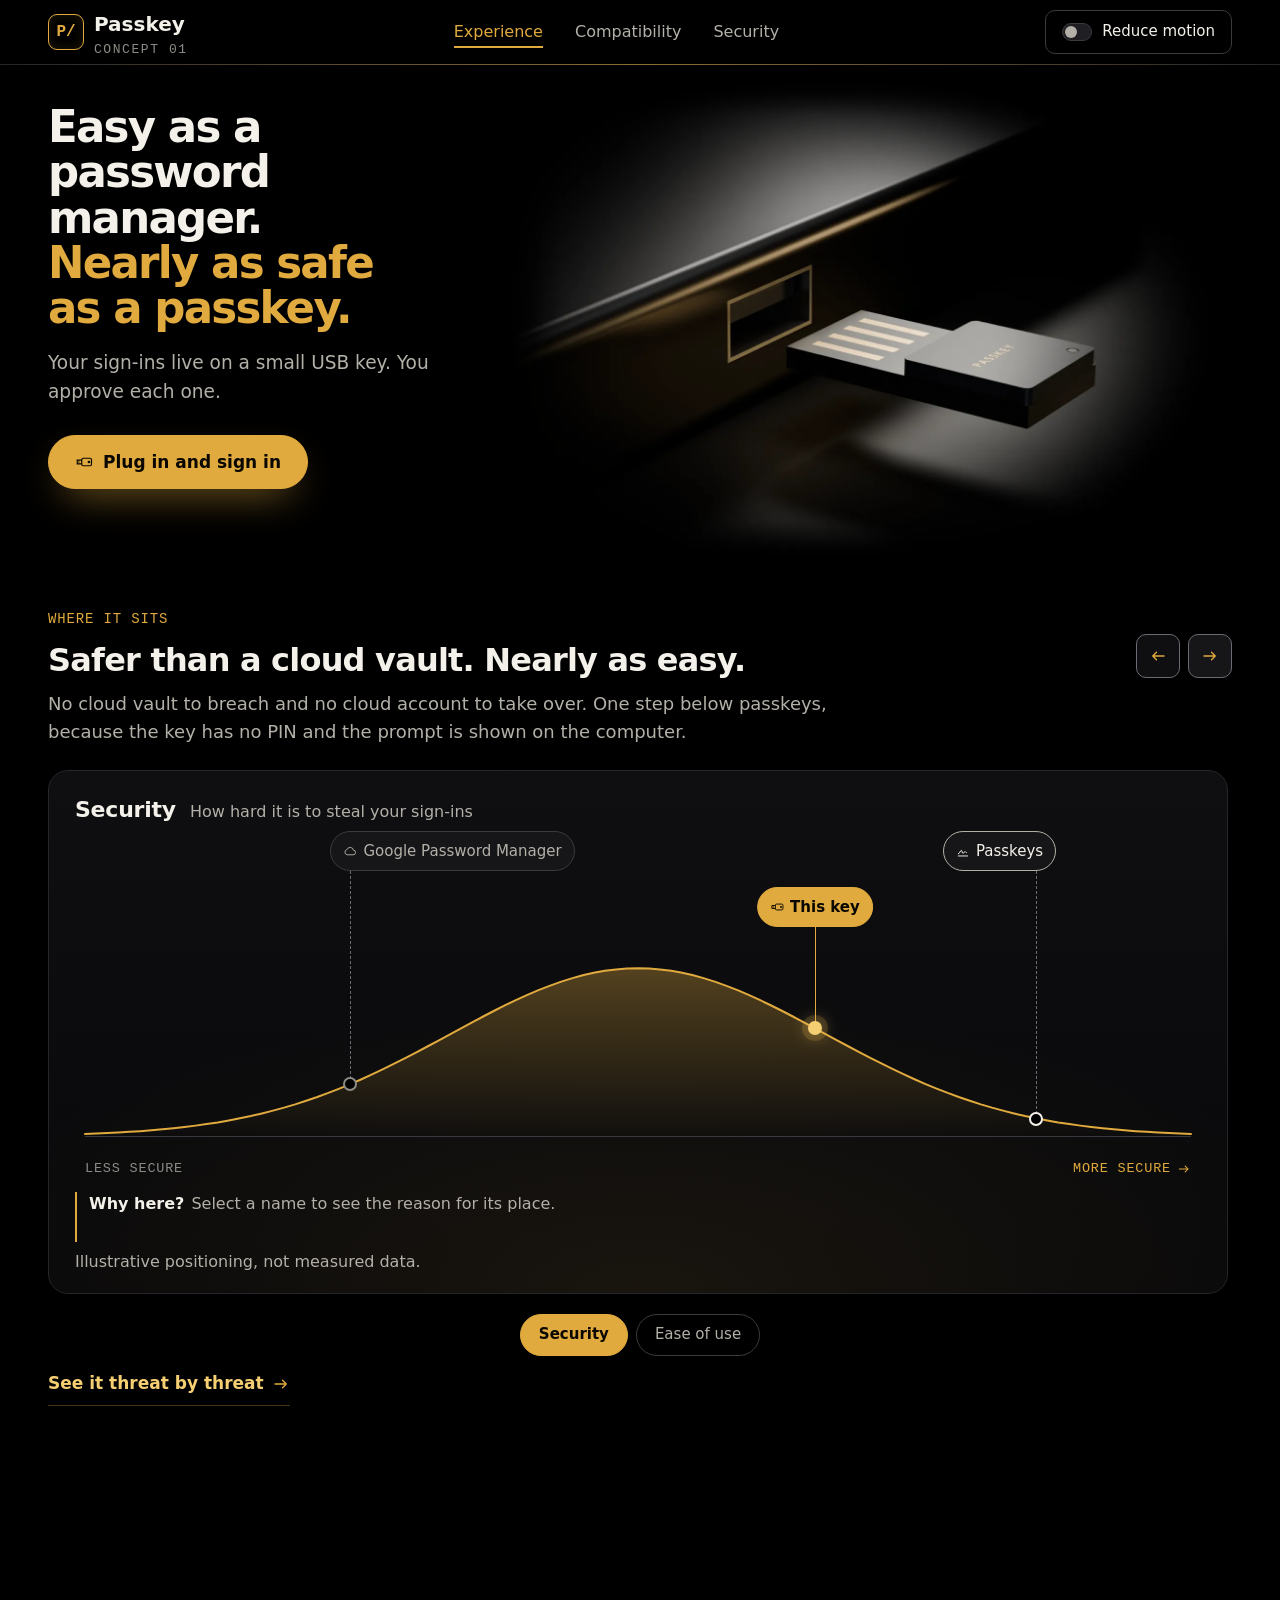
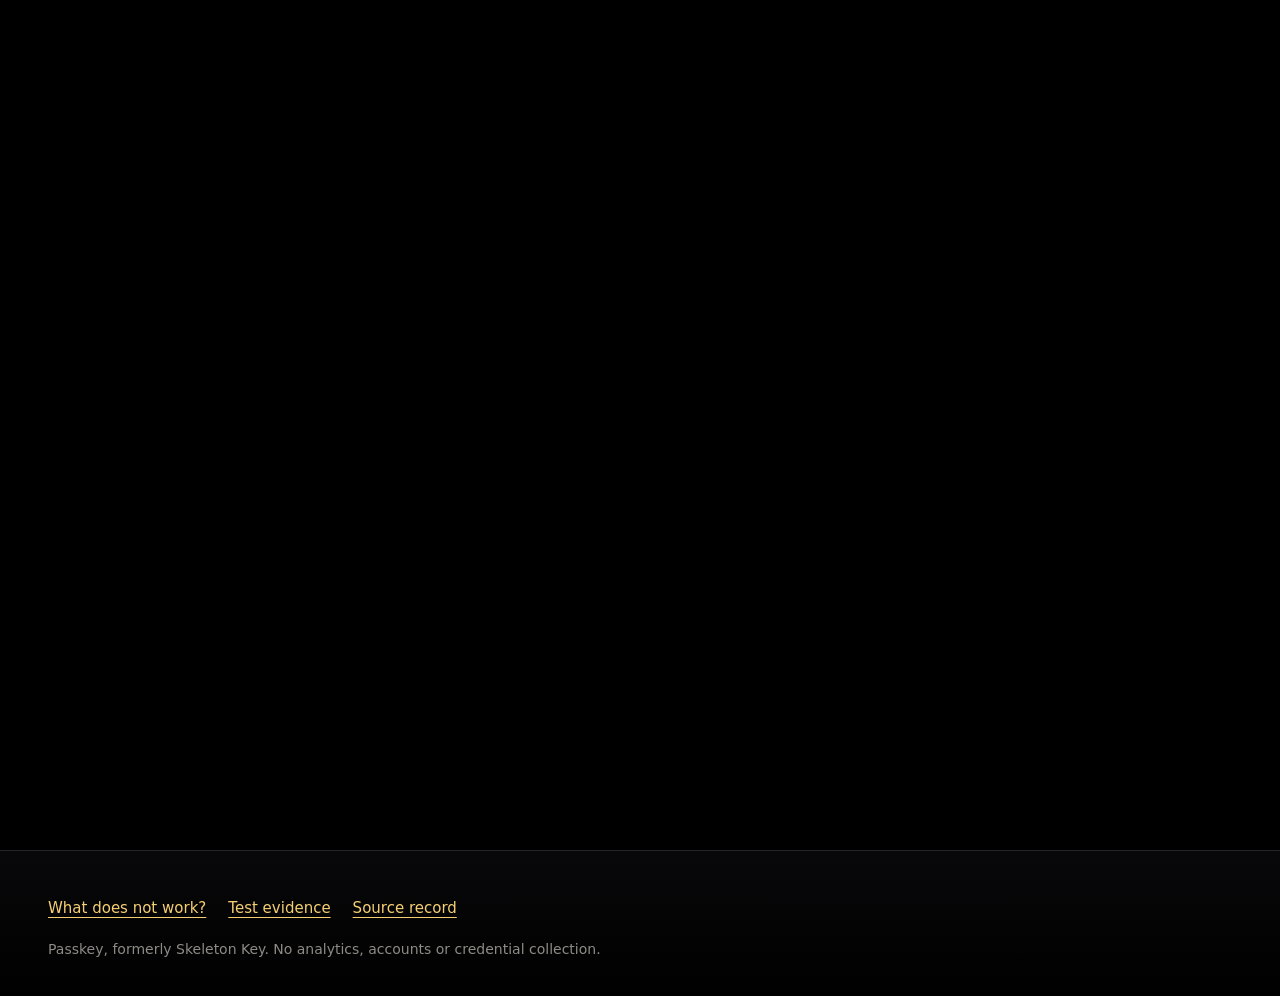
==== commit 1fd456e3: "Publish N28 product render and simplified sign-in experience Co-Authored-By: Codex <noreply@openai.c" ====
--- a/index.html
+++ b/index.html
@@ -1,5 +1,5 @@
 <!doctype html>
-<html lang="en"><head><meta charset="utf-8"><meta name="viewport" content="width=device-width,initial-scale=1"><meta name="color-scheme" content="dark"><meta http-equiv="Content-Security-Policy" content="default-src 'none'; img-src 'self' data:; style-src 'self'; script-src 'self' 'sha256-TUIaZxUxWwznOKyzVeqd5KCOPrngcHP1eZAMtDJF8Wo='; connect-src 'none'; base-uri 'none'; form-action 'none'"><title>Passkey (Skeleton Key) | USB Login Assistant Concept</title><meta name="description" content="Passkey, formerly Skeleton Key, is a proposed USB login assistant for passwords and passkeys on Windows and Linux. Explore the concept and software test evidence."><link rel="canonical" href="https://iankengott.github.io/passkey-site/"><meta name="robots" content="index,follow,max-image-preview:large"><meta property="og:type" content="website"><meta property="og:site_name" content="Passkey · Skeleton Key"><meta property="og:title" content="Passkey (Skeleton Key) | USB Login Assistant Concept"><meta property="og:description" content="Passkey, formerly Skeleton Key, is a proposed USB login assistant for passwords and passkeys on Windows and Linux. Explore the concept and software test evidence."><meta property="og:url" content="https://iankengott.github.io/passkey-site/"><meta property="og:image" content="https://iankengott.github.io/passkey-site/assets/tiny.png"><meta property="og:image:alt" content="Proposed Passkey USB login assistant, formerly Skeleton Key"><meta name="twitter:card" content="summary_large_image"><meta name="twitter:title" content="Passkey (Skeleton Key) | USB Login Assistant Concept"><meta name="twitter:description" content="Passkey, formerly Skeleton Key, is a proposed USB login assistant for passwords and passkeys on Windows and Linux. Explore the concept and software test evidence."><meta name="twitter:image" content="https://iankengott.github.io/passkey-site/assets/tiny.png"><script type="application/ld+json">{"@context":"https://schema.org","@type":"WebSite","name":"Passkey","alternateName":"Skeleton Key","url":"https://iankengott.github.io/passkey-site/","description":"Passkey, formerly Skeleton Key, is a proposed USB login assistant for passwords and passkeys on Windows and Linux. Explore the concept and software test evidence."}</script><link rel="icon" type="image/svg+xml" href="assets/favicon.svg?v=1"><link rel="icon" type="image/png" sizes="32x32" href="assets/favicon-32.png?v=1"><link rel="shortcut icon" href="favicon.ico?v=1"><link rel="apple-touch-icon" sizes="180x180" href="assets/apple-touch-icon.png"><meta name="theme-color" content="#0a0a0c"><link rel="stylesheet" href="assets/site.css"><link rel="stylesheet" href="assets/data.css"><script src="assets/site.js" defer></script></head><body>
+<html lang="en"><head><meta charset="utf-8"><meta name="viewport" content="width=device-width,initial-scale=1"><meta name="color-scheme" content="dark"><meta http-equiv="Content-Security-Policy" content="default-src 'none'; img-src 'self' data:; style-src 'self'; script-src 'self' 'sha256-TUIaZxUxWwznOKyzVeqd5KCOPrngcHP1eZAMtDJF8Wo='; connect-src 'none'; base-uri 'none'; form-action 'none'"><title>Passkey (Skeleton Key) | USB Login Assistant Concept</title><meta name="description" content="Passkey, formerly Skeleton Key, is a proposed USB login assistant for passwords and passkeys on Windows and Linux. Explore the concept and software test evidence."><link rel="canonical" href="https://iankengott.github.io/passkey-site/"><meta name="robots" content="index,follow,max-image-preview:large"><meta property="og:type" content="website"><meta property="og:site_name" content="Passkey · Skeleton Key"><meta property="og:title" content="Passkey (Skeleton Key) | USB Login Assistant Concept"><meta property="og:description" content="Passkey, formerly Skeleton Key, is a proposed USB login assistant for passwords and passkeys on Windows and Linux. Explore the concept and software test evidence."><meta property="og:url" content="https://iankengott.github.io/passkey-site/"><meta property="og:image" content="https://iankengott.github.io/passkey-site/assets/passkey-render.jpg"><meta property="og:image:width" content="1600"><meta property="og:image:height" content="1000"><meta property="og:image:alt" content="Render of the proposed Passkey USB key, formerly Skeleton Key"><meta name="twitter:card" content="summary_large_image"><meta name="twitter:title" content="Passkey (Skeleton Key) | USB Login Assistant Concept"><meta name="twitter:description" content="Passkey, formerly Skeleton Key, is a proposed USB login assistant for passwords and passkeys on Windows and Linux. Explore the concept and software test evidence."><meta name="twitter:image" content="https://iankengott.github.io/passkey-site/assets/passkey-render.jpg"><script type="application/ld+json">{"@context":"https://schema.org","@type":"WebSite","name":"Passkey","alternateName":"Skeleton Key","url":"https://iankengott.github.io/passkey-site/","description":"Passkey, formerly Skeleton Key, is a proposed USB login assistant for passwords and passkeys on Windows and Linux. Explore the concept and software test evidence."}</script><link rel="icon" type="image/svg+xml" href="assets/favicon.svg?v=1"><link rel="icon" type="image/png" sizes="32x32" href="assets/favicon-32.png?v=1"><link rel="shortcut icon" href="favicon.ico?v=1"><link rel="apple-touch-icon" sizes="180x180" href="assets/apple-touch-icon.png"><meta name="theme-color" content="#0a0a0c"><link rel="stylesheet" href="assets/site.css"><link rel="stylesheet" href="assets/data.css"><script src="assets/site.js" defer></script></head><body>
 <svg class="sprite" aria-hidden="true" focusable="false"><defs>
 <symbol id="i-win" viewBox="0 0 24 24"><path fill="currentColor" d="M3 5.2 10.6 4v7.4H3zm8.6-1.3L21 2.5v8.9h-9.4zM3 12.6h7.6V20L3 18.8zm8.6 0H21v8.9l-9.4-1.4z"/></symbol>
 <symbol id="i-linux" viewBox="0 0 24 24"><g fill="none" stroke="currentColor" stroke-width="1.6" stroke-linejoin="round"><path d="M12 2.8c-2.3 0-3.6 1.9-3.6 4.3 0 1.6-.6 2.7-1.7 4.2-1.3 1.8-2.3 3.9-2.1 6.1.1 1.2.8 2.4 2.4 3 1.6.6 3 .9 5 .9s3.4-.3 5-.9c1.6-.6 2.3-1.8 2.4-3 .2-2.2-.8-4.3-2.1-6.1-1.1-1.5-1.7-2.6-1.7-4.2 0-2.4-1.3-4.3-3.6-4.3z"/><path d="M9.5 12.5c0 3 1 6 2.5 6s2.5-3 2.5-6"/></g><circle cx="10.5" cy="7" r=".9" fill="currentColor"/><circle cx="13.5" cy="7" r=".9" fill="currentColor"/><path fill="currentColor" d="M10.6 9h2.8L12 10.6z"/></symbol>
@@ -26,74 +26,28 @@
 <header class="top"><div class="top-in"><a class="brand" href="index.html"><span class="brand-mark" aria-hidden="true">P/</span><span class="brand-word">Passkey<small>Concept 01</small></span></a><nav aria-label="Main"><a href="index.html" aria-current="page">Experience</a><a href="compatibility.html">Compatibility</a><a href="security.html">Security</a></nav><div class="motion js-only"><button id="motion" type="button" aria-pressed="false" aria-describedby="motion-note"><span class="switch" aria-hidden="true"></span><span>Reduce motion</span></button><span id="motion-note" class="motion-note" hidden>Already reduced by your system setting.</span></div></div></header>
 <main id="main">
 <section class="hero" aria-labelledby="hero-title">
- <div class="hero-copy"><p class="eyebrow"><span class="pulse-dot" aria-hidden="true"></span>USB sign-in key for Windows and Linux</p><h1 id="hero-title">The ease of a password manager. <span class="gold">Close to the security of a passkey.</span></h1><p class="concept-line">Software-tested concept. No physical device exists.</p><p class="lead">Passkey keeps your passwords and passkeys on a small USB key, not in a cloud account. You approve each sign-in on screen with one click.</p></div>
- <p class="concept"><strong>Concept only. No physical device exists.</strong> The key is a drawing and the sign-in is a demo. Every result so far comes from software tests with a mock signer in virtual machines.</p>
- <div class="stage">
-  <div class="viewer" id="viewer" data-view="iso" tabindex="0" role="group" aria-roledescription="turnable drawing" aria-label="Passkey key. Drag or use the left and right arrow keys to turn it." aria-describedby="hotspot-info">
-   <div class="viewer-top"><span class="fig">FIG. 01<span class="fig-dim"> · TINY CONCEPT · 24.25 × 12 × 3.5 MM</span></span><span class="hint js-only" aria-hidden="true"><svg class="ico sm" aria-hidden="true" focusable="false"><use href="#i-turn"/></svg>Drag to turn</span></div>
-   <div class="view-wrap"><div class="views"><div class="view is-active" data-v="iso"><svg class="draw draw-iso" viewBox="0 0 961 581" role="img" aria-labelledby="iso-t"><title id="iso-t">Drawing of the proposed Passkey key: a 24.25 by 12 by 3.5 millimetre USB-A key with gold contacts, a black cover and one small status light, next to a computer's USB port.</title><defs>
-<linearGradient id="g-board" x1="0" y1="0" x2="1" y2="1"><stop offset="0" stop-color="#222226"/><stop offset="1" stop-color="#0d0d0f"/></linearGradient>
-<linearGradient id="g-cap" x1="0" y1="0" x2="1" y2="1"><stop offset="0" stop-color="#2c2c31"/><stop offset=".45" stop-color="#18181b"/><stop offset=".55" stop-color="#1e1e22"/><stop offset="1" stop-color="#0f0f11"/></linearGradient>
-<linearGradient id="g-gold" x1="0" y1="0" x2="1" y2="0"><stop offset="0" stop-color="#9c6f1f"/><stop offset=".5" stop-color="#f7d27c"/><stop offset="1" stop-color="#b9862c"/></linearGradient>
-<linearGradient id="g-panel" x1="0" y1="0" x2="1" y2="0"><stop offset="0" stop-color="#151517"/><stop offset="1" stop-color="#151517" stop-opacity="0"/></linearGradient>
-<linearGradient id="g-paneltop" x1="0" y1="1" x2="1" y2="0"><stop offset="0" stop-color="#1c1c1f"/><stop offset=".8" stop-color="#1c1c1f" stop-opacity="0"/></linearGradient>
-<linearGradient id="g-face" x1="0" y1="0" x2="1" y2="1"><stop offset="0" stop-color="#202024"/><stop offset="1" stop-color="#0c0c0e"/></linearGradient>
-<radialGradient id="g-led"><stop offset="0" stop-color="#ffd77a" stop-opacity=".95"/><stop offset=".35" stop-color="#e0aa3e" stop-opacity=".45"/><stop offset="1" stop-color="#e0aa3e" stop-opacity="0"/></radialGradient>
-<filter id="f-blur" x="-20%" y="-20%" width="140%" height="140%"><feGaussianBlur stdDeviation="9"/></filter>
-<clipPath id="c-board" clipPathUnits="userSpaceOnUse"><polygon points="-1229.1,-1135.8 1475.3,977.2 -2750.4,2188.9 -5454.9,75.9"/></clipPath><clipPath id="c-contacts" clipPathUnits="userSpaceOnUse"><polygon points="-1229.1,-1136.2 1475.3,976.7 -2750.4,2188.5 -5454.9,75.5"/></clipPath><clipPath id="c-side" clipPathUnits="userSpaceOnUse"><polygon points="285.3,2291.5 285.3,-2108.5 -3940.4,-896.8 -3940.4,3503.2"/></clipPath><clipPath id="c-shadow" clipPathUnits="userSpaceOnUse"><polygon points="-1229.1,-1091.8 1475.3,1021.2 -2750.4,2232.9 -5454.9,119.9"/></clipPath>
-<marker id="m-arr" viewBox="0 0 10 10" refX="9" refY="5" markerWidth="7" markerHeight="7" orient="auto-start-reverse"><path d="M0 1 9 5 0 9z" class="arrowhead"/></marker>
-</defs><g transform="translate(530.5 237.6)"><g class="traces"><path class="trace t0" d="M-885.8 -34.8 L-696.5 113.1 L-901.7 171.9"/><circle class="via" cx="-901.7" cy="171.9" r="5"/><path class="trace t1" d="M611.7 171.2 L242.5 277.1 L350.7 361.6"/><circle class="via" cx="350.7" cy="361.6" r="5"/><path class="trace t2" d="M-161.3 -213.7 L28.0 -65.8 L233.1 -124.6"/><circle class="via" cx="233.1" cy="-124.6" r="5"/><path class="trace t3" d="M-45.6 446.3 L-221.4 309.0 L-467.6 379.6"/><circle class="via" cx="-467.6" cy="379.6" r="5"/></g><polygon class="pc-top" points="89.3,-198.1 332.7,-7.9 414.7,-31.5 171.3,-221.6" fill="url(#g-paneltop)"/><polygon class="pc-side" points="89.3,-13.3 332.7,176.9 332.7,-7.9 89.3,-198.1" fill="url(#g-panel)"/><polygon class="socket" points="115.0,-28.4 293.5,111.0 293.5,7.6 115.0,-131.8"/><polygon class="socket-tongue" points="121.7,-119.9 286.7,8.9 286.7,37.5 121.7,-91.3"/><text class="iso-label" transform="matrix(13.522 10.565 0.000 22.000 131.2 -143.4)" font-size="1.15">USB-A PORT · COMPUTER</text><g class="dims"><line x1="189.3" y1="147.9" x2="-308.1" y2="290.5"/><line x1="179.8" y1="140.5" x2="198.8" y2="155.3"/><line x1="-317.6" y1="283.2" x2="-298.7" y2="297.9"/><text transform="matrix(20.513 -5.882 13.522 10.565 -27.0 244.6)" font-size="1.35" text-anchor="middle">24.25 mm</text></g><g clip-path="url(#c-shadow)"><g class="key-body"><polygon class="shadow" points="3.5,-8.2 179.3,129.1 -338.7,277.6 -514.5,140.3" filter="url(#f-blur)"/></g></g><g class="key"><g clip-path="url(#c-board)"><g class="key-body"><polygon class="board-top" points="0.0,-44.0 162.3,82.8 -335.2,225.4 -497.4,98.6" fill="url(#g-board)"/></g></g><g clip-path="url(#c-side)"><g class="key-body"><polygon class="board-side" points="162.3,126.8 -335.2,269.4 -335.2,225.4 162.3,82.8"/></g></g><g class="key-body"><polygon class="board-end" points="-497.4,142.6 -335.2,269.4 -335.2,225.4 -497.4,98.6"/></g><g clip-path="url(#c-contacts)"><g class="key-body"><g class="contacts"><polygon class="contact" points="1.1,-23.8 16.0,-12.2 -141.9,33.1 -156.8,21.5" fill="url(#g-gold)"/><polygon class="contact" points="20.6,6.7 35.5,18.3 -108.1,59.5 -123.0,47.9" fill="url(#g-gold)"/><polygon class="contact" points="54.4,33.1 69.3,44.7 -74.3,85.9 -89.2,74.3" fill="url(#g-gold)"/><polygon class="contact" points="102.6,55.4 117.4,67.0 -40.5,112.3 -55.4,100.7" fill="url(#g-gold)"/></g></g></g><g class="key-body"><polygon class="cap-side" points="-87.3,150.7 -338.6,222.8 -338.6,197.5 -87.3,125.4"/><polygon class="cap-end" points="-494.1,101.3 -338.6,222.8 -338.6,197.5 -494.1,76.0"/><polygon class="cap-bevel" points="-99.2,116.1 -336.1,184.0 -338.6,197.5 -87.3,125.4"/><polygon class="cap-bevel2" points="-482.2,69.9 -336.1,184.0 -338.6,197.5 -494.1,76.0"/><polygon class="cap-top" points="-245.2,2.0 -99.2,116.1 -336.1,184.0 -482.2,69.9" fill="url(#g-cap)"/><text class="engrave" transform="matrix(20.513 -5.882 13.522 10.565 -297.6 89.2)" font-size="1.7" text-anchor="middle" dominant-baseline="middle">PASSKEY</text><circle class="led-glow" cx="-321.5" cy="153.8" r="38" fill="url(#g-led)"/><circle class="led" transform="matrix(13.522 10.565 -20.513 5.882 -321.5 153.8)" r=".45"/></g></g></g></svg><button type="button" class="hs hs-iso-contacts js-only" data-hs="contacts" data-title="USB-A contacts" data-text="A bare board plug, 12 mm long. It talks to a small helper program on the computer. Today a software mock signer stands in for the key." aria-expanded="false" aria-controls="hotspot-info"><span class="sr">USB-A contacts</span></button><button type="button" class="hs hs-iso-led js-only" data-hs="led" data-title="Status light" data-text="One small light, flush with the cover. It shows the key is working. It is not a security display: the approval prompt is on your screen." aria-expanded="false" aria-controls="hotspot-info"><span class="sr">Status light</span></button><button type="button" class="hs hs-iso-cover js-only" data-hs="cover" data-title="No button here" data-text="No button, no touch pad, no PIN pad and no fingerprint reader. You approve each sign-in in a prompt on the screen. That keeps it quick, and it is the main trade-off." aria-expanded="false" aria-controls="hotspot-info"><span class="sr">No button here</span></button><button type="button" class="hs hs-iso-chip js-only" data-hs="chip" data-title="Inside, proposed" data-text="An RP2354A microcontroller with 2 MB of flash would hold your passwords and passkeys, encrypted, on the key. No board has been built and extraction resistance is not tested." aria-expanded="false" aria-controls="hotspot-info"><span class="sr">Inside, proposed</span></button><button type="button" id="plug" class="plug js-only"><span class="plug-ring" aria-hidden="true"></span><span class="plug-label">Plug in</span><svg class="ico sm" aria-hidden="true" focusable="false"><use href="#i-arrow"/></svg></button></div><div class="view" data-v="under"><svg class="draw draw-plan" viewBox="0 0 961 581" role="img" aria-labelledby="under-t"><title id="under-t">Underside plan of the key: a flat base with a recessed service well holding two contacts near the rear. No button.</title>
-<defs><pattern id="p-hatch" width="12" height="12" patternUnits="userSpaceOnUse" patternTransform="rotate(45)"><line x1="0" y1="0" x2="0" y2="12" class="hatch"/></pattern><radialGradient id="g-well"><stop offset="0" stop-color="#000"/><stop offset=".7" stop-color="#050506"/><stop offset="1" stop-color="#2a2a2f"/></radialGradient></defs>
-<g class="traces"><path class="trace t0" d="M30 541 H67 V507"/><path class="trace t1" d="M931 40 H914 V87"/></g>
-<path class="plan-edge" d="M128.8 476.6 L128.8 488.6 L856.3 488.6 L856.3 128.6 L844.3 122.6 L844.3 476.6 Z"/>
-<rect class="plan-body" x="116.8" y="116.6" width="727.5" height="360.0" rx="12" fill="url(#g-face)"/>
-<rect class="plan-tongue" x="484.3" y="116.6" width="360.0" height="360.0" fill="url(#p-hatch)"/>
-<line class="center" x1="86.8" y1="296.6" x2="874.3" y2="296.6"/>
-<circle class="well" cx="224.8" cy="296.6" r="30.0" fill="url(#g-well)"/><circle class="pad" cx="214.8" cy="296.6" r="6"/><circle class="pad" cx="234.8" cy="296.6" r="6"/>
-<g class="dims"><line x1="116.8" y1="522.6" x2="844.3" y2="522.6" marker-start="url(#m-arr)" marker-end="url(#m-arr)"/><text x="480.6" y="512.6" text-anchor="middle">24.25</text>
-<line x1="484.3" y1="94.6" x2="844.3" y2="94.6" marker-start="url(#m-arr)" marker-end="url(#m-arr)"/><text x="664.3" y="84.6" text-anchor="middle">USB-A TONGUE 12.00</text>
-<line x1="882.3" y1="116.6" x2="882.3" y2="476.6" marker-start="url(#m-arr)" marker-end="url(#m-arr)"/><text x="892.3" y="303.6">12.00</text></g>
-<text class="plan-note" x="116.8" y="84.6">UNDERSIDE · NO BUTTON</text></svg><button type="button" class="hs hs-under-well js-only" data-hs="well" data-title="Service contacts" data-text="Two recessed contacts for firmware recovery, bridged during power up. A proposal for service only. They are not an approval control." aria-expanded="false" aria-controls="hotspot-info"><span class="sr">Service contacts</span></button></div><div class="view" data-v="side"><svg class="draw draw-side" viewBox="0 0 961 581" role="img" aria-labelledby="side-t"><title id="side-t">Side profile of the key: 3.5 millimetres tall overall, a 2 millimetre board and a 1.5 millimetre cover over the rear half.</title>
-<defs><marker id="m-arr2" viewBox="0 0 10 10" refX="9" refY="5" markerWidth="7" markerHeight="7" orient="auto-start-reverse"><path d="M0 1 9 5 0 9z" class="arrowhead"/></marker></defs>
-<g class="traces"><path class="trace t2" d="M30 504 H931"/></g>
-<line class="ground" x1="-2.0" y1="383.6" x2="935.5" y2="383.6"/>
-<path class="side-board-top" d="M88.0 323.6 L114.0 307.6 L841.5 307.6 L815.5 323.6 Z"/><path class="side-board-end" d="M815.5 323.6 L841.5 307.6 L841.5 367.6 L815.5 383.6 Z"/><rect class="side-board" x="88.0" y="323.6" width="727.5" height="60.0"/>
-<path class="side-contact" d="M561.5 320.6 l20.8 -12.8 h231.0 l-20.8 12.8 Z"/>
-<path class="side-cap-top" d="M88.0 278.6 L114.0 262.6 L481.5 262.6 L455.5 278.6 Z"/><path class="side-cap-end" d="M455.5 278.6 L481.5 262.6 L481.5 307.6 L455.5 323.6 Z"/><rect class="side-cap" x="88.0" y="278.6" width="367.5" height="45.0"/>
-<circle class="side-led" cx="167.7" cy="267.4" r="4"/>
-<g class="dims"><line x1="46.0" y1="383.6" x2="46.0" y2="278.6" marker-start="url(#m-arr2)" marker-end="url(#m-arr2)"/><text x="31.0" y="338.1" text-anchor="end">3.50</text>
-<line x1="881.5" y1="383.6" x2="881.5" y2="323.6" marker-start="url(#m-arr2)" marker-end="url(#m-arr2)"/><text x="893.5" y="360.6">2.00</text>
-<line x1="88.0" y1="238.6" x2="455.5" y2="238.6" marker-start="url(#m-arr2)" marker-end="url(#m-arr2)"/><text x="271.8" y="228.6" text-anchor="middle">COVER 12.25</text>
-<line x1="88.0" y1="417.6" x2="815.5" y2="417.6" marker-start="url(#m-arr2)" marker-end="url(#m-arr2)"/><text x="451.8" y="445.6" text-anchor="middle">24.25 · SIZE MODEL ONLY</text></g></svg><button type="button" class="hs hs-side-height js-only" data-hs="height" data-title="3.5 mm thin" data-text="Board 2 mm, cover 1.5 mm, 24.25 mm long and 12 mm wide. This is a size model. Printed plugs will not work." aria-expanded="false" aria-controls="hotspot-info"><span class="sr">3.5 mm thin</span></button><button type="button" class="hs hs-side-cover js-only" data-hs="cover" data-title="No button here" data-text="No button, no touch pad, no PIN pad and no fingerprint reader. You approve each sign-in in a prompt on the screen. That keeps it quick, and it is the main trade-off." aria-expanded="false" aria-controls="hotspot-info"><span class="sr">No button here</span></button></div></div>
-   <div class="viewer-bar"><div class="seg view-seg js-only" role="group" aria-label="Turn the key"><button type="button" class="icon-btn" data-turn="-1" aria-label="Turn left"><svg class="ico sm" aria-hidden="true" focusable="false"><use href="#i-back"/></svg></button><button type="button" data-goto="iso" aria-pressed="true">Top</button><button type="button" data-goto="under" aria-pressed="false">Underside</button><button type="button" data-goto="side" aria-pressed="false">Profile</button><button type="button" class="icon-btn" data-turn="1" aria-label="Turn right"><svg class="ico sm" aria-hidden="true" focusable="false"><use href="#i-arrow"/></svg></button></div><button type="button" class="ghost cad js-only" data-open="inspect" aria-label="CAD renders">CAD<span class="long"> renders</span></button></div></div>
-   <p id="hotspot-info" class="hotspot-info js-only" aria-live="polite"><span class="hi-title">Try it</span><span class="hi-text">Tap a gold point to learn what it is. Drag to turn the key. Plug it in to sign in.</span></p>
-   <noscript><ul class="noscript-spots"><li><strong>USB-A contacts.</strong> A bare board plug, 12 mm long. It talks to a small helper program on the computer. Today a software mock signer stands in for the key.</li><li><strong>Status light.</strong> One small light, flush with the cover. It shows the key is working. It is not a security display: the approval prompt is on your screen.</li><li><strong>No button here.</strong> No button, no touch pad, no PIN pad and no fingerprint reader. You approve each sign-in in a prompt on the screen. That keeps it quick, and it is the main trade-off.</li><li><strong>Inside, proposed.</strong> An RP2354A microcontroller with 2 MB of flash would hold your passwords and passkeys, encrypted, on the key. No board has been built and extraction resistance is not tested.</li><li><strong>Service contacts.</strong> Two recessed contacts for firmware recovery, bridged during power up. A proposal for service only. They are not an approval control.</li><li><strong>3.5 mm thin.</strong> Board 2 mm, cover 1.5 mm, 24.25 mm long and 12 mm wide. This is a size model. Printed plugs will not work.</li></ul></noscript>
-  </div>
-  <div class="screen demo" data-state="ready" data-mode="password" aria-label="Demo sign-in">
-   <div class="screen-bar"><span class="lights" aria-hidden="true"><i></i><i></i><i></i></span><span class="url"><svg class="ico xs" aria-hidden="true" focusable="false"><use href="#i-shield"/></svg>demo.example/sign-in</span><div class="seg mode-seg js-only" role="group" aria-label="Sign-in type"><button type="button" data-mode="password" aria-pressed="true">Password</button><button type="button" data-mode="passkey" aria-pressed="false">Passkey</button></div></div>
+ <div class="hero-copy"><h1 id="hero-title">Easy as a password manager. <span class="gold">Nearly as safe as a passkey.</span></h1><p class="lead">Your sign-ins live on a small USB key. You approve each one.</p><p class="hero-act js-only"><button type="button" id="start" class="primary cta"><svg class="ico sm" aria-hidden="true" focusable="false"><use href="#i-key"/></svg><span>Plug in and sign in</span></button></p></div>
+ <div class="product" id="product" data-state="ready">
+  <figure class="render"><img id="plug-frame" class="render-img" src="assets/hero/plug-00.webp" width="1600" height="1000" alt="The Passkey key: a small black USB key with gold contacts, beside a laptop's USB port." data-frames="24" data-duration="900" data-frame="0" fetchpriority="high"></figure>
+  <div class="screen demo" id="demo" data-state="ready" role="group" aria-label="Demo sign-in" hidden>
+   <div class="screen-bar"><span class="lights" aria-hidden="true"><i></i><i></i><i></i></span><span class="url"><svg class="ico xs" aria-hidden="true" focusable="false"><use href="#i-shield"/></svg>demo.example/sign-in</span></div>
    <div class="site">
     <p class="site-brand"><span aria-hidden="true">◆</span> demo.example</p><h2 class="site-title">Sign in</h2>
     <div class="field"><span>Email</span><output>alex@demo.example</output></div>
-    <div class="field cred"><span id="credential-label">Password</span><output id="credential">Waiting for the key</output><span class="field-key" aria-hidden="true"><svg class="ico sm" aria-hidden="true" focusable="false"><use href="#i-key"/></svg></span></div>
-    <button type="button" id="submit" class="site-btn js-only" disabled>Sign in</button>
-    <div id="review" class="prompt" hidden><p class="prompt-tag"><svg class="ico xs" aria-hidden="true" focusable="false"><use href="#i-key"/></svg>PASSKEY · ON-SCREEN PROMPT</p><p class="prompt-q" id="review-action">Fill the password for alex@demo.example on demo.example?</p><p class="prompt-meta"><span>Site <b>demo.example</b></span><span>Account <b>alex@demo.example</b></span></p><div class="prompt-actions"><button type="button" id="approve" class="primary">Approve</button><button type="button" id="cancel">Cancel</button></div><p class="prompt-foot">The key has no button. You approve here.</p></div>
-    <div id="refusal" class="prompt refusal" hidden><p class="prompt-tag"><svg class="ico xs" aria-hidden="true" focusable="false"><use href="#i-pin"/></svg>REFUSED</p><p class="prompt-q">This site requires a PIN or fingerprint. The key has neither, so it refuses and releases nothing.</p><button type="button" id="fallback">Use the password instead</button></div>
+    <div class="field cred"><span>Password</span><output id="credential">Waiting for the key</output><span class="field-key" aria-hidden="true"><svg class="ico sm" aria-hidden="true" focusable="false"><use href="#i-key"/></svg></span></div>
+    <button type="button" id="submit" class="site-btn" disabled>Sign in</button>
+    <div id="review" class="prompt" hidden><p class="prompt-tag"><svg class="ico xs" aria-hidden="true" focusable="false"><use href="#i-key"/></svg>PASSKEY</p><p class="prompt-q">Sign in to <b>demo.example</b> as <b>alex@demo.example</b>?</p><div class="prompt-actions"><button type="button" id="approve" class="primary">Approve</button><button type="button" id="cancel">Cancel</button></div><p class="prompt-foot">The key has no button. You approve here.</p></div>
    </div>
-   <div class="screen-foot"><p id="demo-status" role="status">Plug in the key to start.</p><div class="foot-actions js-only"><button type="button" id="start" class="primary">Sign in with Passkey</button><button type="button" id="replay" hidden>Replay</button><button type="button" id="exclude" class="link-btn">Try a site that needs a PIN</button></div><noscript><p>With JavaScript, this demo walks through plugging in, approving on screen and signing in. The key itself has no button.</p></noscript></div>
+   <div class="screen-foot"><p id="demo-status" role="status"></p></div>
   </div>
-  <ol class="route" id="route" aria-label="Where the sign-in travels">
-   <li class="node n-key"><svg class="ico" aria-hidden="true" focusable="false"><use href="#i-key"/></svg><span><strong>Key</strong><small data-r="key">Holds the password</small></span></li>
-   <li class="wire w1" aria-hidden="true"><i class="pkt"></i><i class="pkt back"></i></li>
-   <li class="node n-pc"><svg class="ico" aria-hidden="true" focusable="false"><use href="#i-screen"/></svg><span><strong>Computer</strong><small data-r="pc">Helper and on-screen prompt</small></span></li>
-   <li class="wire w2" aria-hidden="true"><i class="pkt"></i><i class="pkt back"></i></li>
-   <li class="node n-site"><svg class="ico" aria-hidden="true" focusable="false"><use href="#i-globe"/></svg><span><strong>Website</strong><small data-r="site">Gets the password</small></span></li>
-  </ol>
  </div>
+ <noscript><p class="ns-demo">With JavaScript on, the key plugs in and you approve one sign-in. You still press the site's own Sign in button.</p></noscript>
 </section>
 <section id="position" class="reveal band" aria-labelledby="pos-title">
- <div class="band-head"><p class="eyebrow">Where it sits</p><h2 id="pos-title">Much stronger than a cloud password manager. A small step below a hardware passkey.</h2><p class="claim"><strong>Stronger because two attacks are gone:</strong> there is no cloud vault to breach and no cloud account to take over. <strong>A step below a hardware passkey</strong> because the key has no PIN and the approval is shown on the computer. <span class="claim-more">This comparison is with Google Password Manager's saved passwords. Its passkeys share this key's passkey-mode zone, with different gaps.</span></p></div>
- <div class="spectrum"><div class="seg col-pick js-only" role="group" aria-label="Show"><button type="button" data-pick="security" aria-pressed="true">Security</button><button type="button" data-pick="ease" aria-pressed="false">Ease of use</button></div><div class="ladders" data-active="security"><section class="ladder" data-col="security" aria-label="Security, ordered from lower to higher"><h3>Security <span>How hard it is to steal your sign-ins</span></h3><ol class="zones n4"><li class="szone lv1"><span class="zone-name">Cloud vault, reusable password</span><div class="zone-marks"><button type="button" class="spec-mark" aria-expanded="false" aria-controls="spec-reason" data-name="Google Password Manager · passwords" data-reason="Passwords sync through your Google account. A breach at the vendor or a taken-over account can reach them, and a password can still be typed into a fake page." title="Passwords sync through your Google account. A breach at the vendor or a taken-over account can reach them, and a password can still be typed into a fake page."><svg class="ico sm" aria-hidden="true" focusable="false"><use href="#i-cloud"/></svg><span>Google Password Manager · passwords</span></button></div></li><li class="gap"><span class="gap-arrow" aria-hidden="true"></span><span class="gap-text">No cloud vault, no account takeover path</span></li><li class="szone lv2"><span class="zone-name">No cloud vault, computer trusted</span><div class="zone-marks"><button type="button" class="spec-mark ours" aria-expanded="false" aria-controls="spec-reason" data-name="This key · password mode" data-reason="Nothing syncs and there is no account to take over. The password still passes through the computer to the saved site, so both are trusted at that moment." title="Nothing syncs and there is no account to take over. The password still passes through the computer to the saved site, so both are trusted at that moment."><svg class="ico sm" aria-hidden="true" focusable="false"><use href="#i-key"/></svg><span>This key · password mode</span></button></div></li><li class="gap"><span class="gap-arrow" aria-hidden="true"></span><span class="gap-text">The passkey replaces the reusable password</span></li><li class="szone lv3"><span class="zone-name">No reusable password</span><div class="zone-marks"><button type="button" class="spec-mark" aria-expanded="false" aria-controls="spec-reason" data-name="Google Password Manager · passkeys" data-reason="Phishing resistant and unlocked with a screen lock or Password Manager PIN, but synced through your Google account. Same zone as this key, with a different gap." title="Phishing resistant and unlocked with a screen lock or Password Manager PIN, but synced through your Google account. Same zone as this key, with a different gap."><svg class="ico sm" aria-hidden="true" focusable="false"><use href="#i-cloud"/></svg><span>Google Password Manager · passkeys</span></button><button type="button" class="spec-mark ours" aria-expanded="false" aria-controls="spec-reason" data-name="This key · passkey mode" data-reason="The site gets a one-time signature, never a reusable password, and nothing syncs. The key has no PIN, and the prompt is shown on the computer." title="The site gets a one-time signature, never a reusable password, and nothing syncs. The key has no PIN, and the prompt is shown on the computer."><svg class="ico sm" aria-hidden="true" focusable="false"><use href="#i-key"/></svg><span>This key · passkey mode</span></button></div></li><li class="gap"><span class="gap-arrow" aria-hidden="true"></span><span class="gap-text">No PIN on the key, approval shown on the computer</span></li><li class="szone lv4"><span class="zone-name">A person must touch the key</span><div class="zone-marks"><button type="button" class="spec-mark" aria-expanded="false" aria-controls="spec-reason" data-name="Hardware passkey" data-reason="Signing needs a physical touch and usually a PIN, so neither the computer nor someone holding the key can sign alone." title="Signing needs a physical touch and usually a PIN, so neither the computer nor someone holding the key can sign alone."><svg class="ico sm" aria-hidden="true" focusable="false"><use href="#i-hwkey"/></svg><span>Hardware passkey</span></button></div></li></ol><div class="axis" aria-hidden="true"><span>Lower</span><span>Higher</span></div></section><section class="ladder" data-col="ease" aria-label="Ease of use, ordered from lower to higher"><h3>Ease of use <span>How little effort each sign-in takes</span></h3><ol class="zones n3"><li class="szone lv1"><span class="zone-name">Touch the key, often a PIN</span><div class="zone-marks"><button type="button" class="spec-mark" aria-expanded="false" aria-controls="spec-reason" data-name="Hardware passkey" data-reason="Insert or tap the key for each sign-in, often with a PIN. Many sites still need a password, which a hardware passkey does not hold." title="Insert or tap the key for each sign-in, often with a PIN. Many sites still need a password, which a hardware passkey does not hold."><svg class="ico sm" aria-hidden="true" focusable="false"><use href="#i-hwkey"/></svg><span>Hardware passkey</span></button></div></li><li class="gap"><span class="gap-arrow" aria-hidden="true"></span><span class="gap-text">One on-screen click instead</span></li><li class="szone lv2"><span class="zone-name">One click, install on each computer</span><div class="zone-marks"><button type="button" class="spec-mark ours" aria-expanded="false" aria-controls="spec-reason" data-name="This key" data-reason="One click on the on-screen prompt fills a password or signs a passkey. The add-on and helper must be installed on each computer, and phones are not supported." title="One click on the on-screen prompt fills a password or signs a passkey. The add-on and helper must be installed on each computer, and phones are not supported."><svg class="ico sm" aria-hidden="true" focusable="false"><use href="#i-key"/></svg><span>This key</span></button></div></li><li class="gap"><span class="gap-arrow" aria-hidden="true"></span><span class="gap-text">No install, and it works on phones</span></li><li class="szone lv3"><span class="zone-name">One click, built in everywhere</span><div class="zone-marks"><button type="button" class="spec-mark" aria-expanded="false" aria-controls="spec-reason" data-name="Google Password Manager" data-reason="Built into Chrome and Android. Autofill with one click on every device where you are signed in." title="Built into Chrome and Android. Autofill with one click on every device where you are signed in."><svg class="ico sm" aria-hidden="true" focusable="false"><use href="#i-cloud"/></svg><span>Google Password Manager</span></button></div></li></ol><div class="axis" aria-hidden="true"><span>Lower</span><span>Higher</span></div></section></div><p class="spec-reason js-only" id="spec-reason" aria-live="polite"><strong class="sr-title">Why each one sits where it does</strong><span class="sr-text">Tap or select a marker to see the reason for its place.</span></p><noscript><ul class="spec-ns"><li><strong>Google Password Manager · passwords.</strong> Passwords sync through your Google account. A breach at the vendor or a taken-over account can reach them, and a password can still be typed into a fake page.</li><li><strong>This key · password mode.</strong> Nothing syncs and there is no account to take over. The password still passes through the computer to the saved site, so both are trusted at that moment.</li><li><strong>Google Password Manager · passkeys.</strong> Phishing resistant and unlocked with a screen lock or Password Manager PIN, but synced through your Google account. Same zone as this key, with a different gap.</li><li><strong>This key · passkey mode.</strong> The site gets a one-time signature, never a reusable password, and nothing syncs. The key has no PIN, and the prompt is shown on the computer.</li><li><strong>Hardware passkey.</strong> Signing needs a physical touch and usually a PIN, so neither the computer nor someone holding the key can sign alone.</li><li><strong>Hardware passkey.</strong> Insert or tap the key for each sign-in, often with a PIN. Many sites still need a password, which a hardware passkey does not hold.</li><li><strong>This key.</strong> One click on the on-screen prompt fills a password or signs a passkey. The add-on and helper must be installed on each computer, and phones are not supported.</li><li><strong>Google Password Manager.</strong> Built into Chrome and Android. Autofill with one click on every device where you are signed in.</li></ul></noscript></div>
- <p class="argued"><svg class="ico sm" aria-hidden="true" focusable="false"><use href="#i-shield"/></svg><span><strong>Argued, not measured.</strong> Zones are ordered by how each mechanism works, not by a score. No study has ranked these products. <a href="security.html#threats">See it threat by threat</a></span></p>
+ <div class="band-row"><div><p class="eyebrow">Where it sits</p><h2 id="pos-title">Safer than a cloud vault. Nearly as easy.</h2></div><div class="carousel-ctl js-only"><button type="button" class="icon-btn" data-car="prev" aria-label="Previous curve"><svg class="ico sm" aria-hidden="true" focusable="false"><use href="#i-back"/></svg></button><button type="button" class="icon-btn" data-car="next" aria-label="Next curve"><svg class="ico sm" aria-hidden="true" focusable="false"><use href="#i-arrow"/></svg></button></div></div>
+ <p class="pos-claim">No cloud vault to breach and no cloud account to take over. One step below passkeys, because the key has no PIN and the prompt is shown on the computer.</p>
+ <div class="carousel curves" data-carousel aria-roledescription="carousel" aria-label="Security and ease of use"><ul class="track one" tabindex="0" aria-label="Curves. Use the left and right arrow keys."><li class="slide curve-slide" data-label="Security"><figure class="curve" aria-labelledby="cv-security"><figcaption><strong id="cv-security">Security</strong><span>How hard it is to steal your sign-ins</span></figcaption><div class="curve-box"><div class="cm cm-security-gpm cm-gpm a-start"><button type="button" class="cm-label" aria-expanded="false" aria-controls="why-security" data-name="Google Password Manager" data-reason="Passwords sync through your Google account. A vendor breach or a taken-over account can reach them, and a password can still be typed into a fake page."><svg class="ico xs" aria-hidden="true" focusable="false"><use href="#i-cloud"/></svg><span>Google Password Manager</span></button><i class="cm-lead" aria-hidden="true"></i><i class="cm-dot" aria-hidden="true"></i></div><div class="cm cm-security-ours cm-ours a-mid"><button type="button" class="cm-label" aria-expanded="false" aria-controls="why-security" data-name="This key" data-reason="Nothing syncs and there is no cloud account to take over. It sits below passkeys because the key has no PIN, the prompt is shown on the computer, and a saved password still reaches the site."><svg class="ico xs" aria-hidden="true" focusable="false"><use href="#i-key"/></svg><span>This key</span></button><i class="cm-lead" aria-hidden="true"></i><i class="cm-dot" aria-hidden="true"></i></div><div class="cm cm-security-pk cm-pk a-end"><button type="button" class="cm-label" aria-expanded="false" aria-controls="why-security" data-name="Passkeys" data-reason="The site gets a one-time signature, never a reusable password, so a lookalike page gets nothing it can use again. A hardware passkey also needs a touch and usually a PIN."><svg class="ico xs" aria-hidden="true" focusable="false"><use href="#i-sign"/></svg><span>Passkeys</span></button><i class="cm-lead" aria-hidden="true"></i><i class="cm-dot" aria-hidden="true"></i></div><svg class="curve-svg" viewBox="0 0 1000 300" preserveAspectRatio="none" aria-hidden="true" focusable="false"><defs><linearGradient id="cg-security" x1="0" y1="0" x2="0" y2="1"><stop offset="0" stop-color="#e0aa3e" stop-opacity=".34"/><stop offset="1" stop-color="#e0aa3e" stop-opacity="0"/></linearGradient></defs><path class="curve-fill" d="M0 272.8 L10 272.2 L20 271.5 L30 270.7 L40 269.8 L50 268.8 L60 267.6 L70 266.2 L80 264.7 L90 262.9 L100 260.9 L110 258.7 L120 256.3 L130 253.5 L140 250.5 L150 247.2 L160 243.5 L170 239.5 L180 235.2 L190 230.5 L200 225.4 L210 220.0 L220 214.2 L230 208.0 L240 201.5 L250 194.6 L260 187.4 L270 179.9 L280 172.1 L290 164.1 L300 155.9 L310 147.5 L320 139.0 L330 130.4 L340 121.9 L350 113.4 L360 105.0 L370 96.8 L380 88.9 L390 81.3 L400 74.1 L410 67.4 L420 61.2 L430 55.5 L440 50.5 L450 46.2 L460 42.6 L470 39.7 L480 37.7 L490 36.4 L500 36.0 L510 36.4 L520 37.7 L530 39.7 L540 42.6 L550 46.2 L560 50.5 L570 55.5 L580 61.2 L590 67.4 L600 74.1 L610 81.3 L620 88.9 L630 96.8 L640 105.0 L650 113.4 L660 121.9 L670 130.4 L680 139.0 L690 147.5 L700 155.9 L710 164.1 L720 172.1 L730 179.9 L740 187.4 L750 194.6 L760 201.5 L770 208.0 L780 214.2 L790 220.0 L800 225.4 L810 230.5 L820 235.2 L830 239.5 L840 243.5 L850 247.2 L860 250.5 L870 253.5 L880 256.3 L890 258.7 L900 260.9 L910 262.9 L920 264.7 L930 266.2 L940 267.6 L950 268.8 L960 269.8 L970 270.7 L980 271.5 L990 272.2 L1000 272.8 L1000 276 L0 276 Z" fill="url(#cg-security)"/><path class="curve-line" d="M0 272.8 L10 272.2 L20 271.5 L30 270.7 L40 269.8 L50 268.8 L60 267.6 L70 266.2 L80 264.7 L90 262.9 L100 260.9 L110 258.7 L120 256.3 L130 253.5 L140 250.5 L150 247.2 L160 243.5 L170 239.5 L180 235.2 L190 230.5 L200 225.4 L210 220.0 L220 214.2 L230 208.0 L240 201.5 L250 194.6 L260 187.4 L270 179.9 L280 172.1 L290 164.1 L300 155.9 L310 147.5 L320 139.0 L330 130.4 L340 121.9 L350 113.4 L360 105.0 L370 96.8 L380 88.9 L390 81.3 L400 74.1 L410 67.4 L420 61.2 L430 55.5 L440 50.5 L450 46.2 L460 42.6 L470 39.7 L480 37.7 L490 36.4 L500 36.0 L510 36.4 L520 37.7 L530 39.7 L540 42.6 L550 46.2 L560 50.5 L570 55.5 L580 61.2 L590 67.4 L600 74.1 L610 81.3 L620 88.9 L630 96.8 L640 105.0 L650 113.4 L660 121.9 L670 130.4 L680 139.0 L690 147.5 L700 155.9 L710 164.1 L720 172.1 L730 179.9 L740 187.4 L750 194.6 L760 201.5 L770 208.0 L780 214.2 L790 220.0 L800 225.4 L810 230.5 L820 235.2 L830 239.5 L840 243.5 L850 247.2 L860 250.5 L870 253.5 L880 256.3 L890 258.7 L900 260.9 L910 262.9 L920 264.7 L930 266.2 L940 267.6 L950 268.8 L960 269.8 L970 270.7 L980 271.5 L990 272.2 L1000 272.8" vector-effect="non-scaling-stroke"/><path class="curve-base" d="M0 276.5 H1000" vector-effect="non-scaling-stroke"/></svg></div><div class="curve-axis" aria-hidden="true"><span>Less secure</span><span>More secure<svg class="ico xs" aria-hidden="true" focusable="false"><use href="#i-arrow"/></svg></span></div><p class="sr">Order shown, from less secure to more secure: Google Password Manager, This key, Passkeys.</p><p class="curve-why js-only" id="why-security" aria-live="polite"><strong>Why here?</strong> <span>Select a name to see the reason for its place.</span></p><noscript><ul class="curve-ns"><li><strong>Google Password Manager.</strong> Passwords sync through your Google account. A vendor breach or a taken-over account can reach them, and a password can still be typed into a fake page.</li><li><strong>This key.</strong> Nothing syncs and there is no cloud account to take over. It sits below passkeys because the key has no PIN, the prompt is shown on the computer, and a saved password still reaches the site.</li><li><strong>Passkeys.</strong> The site gets a one-time signature, never a reusable password, so a lookalike page gets nothing it can use again. A hardware passkey also needs a touch and usually a PIN.</li></ul></noscript><p class="curve-note">Illustrative positioning, not measured data.</p></figure></li><li class="slide curve-slide" data-label="Ease of use"><figure class="curve" aria-labelledby="cv-ease"><figcaption><strong id="cv-ease">Ease of use</strong><span>How little effort each sign-in takes</span></figcaption><div class="curve-box"><div class="cm cm-ease-pk cm-pk a-start"><button type="button" class="cm-label" aria-expanded="false" aria-controls="why-ease" data-name="Passkeys" data-reason="Quick where a site supports them, with a screen lock, PIN or touch each time. Many sites still need a password."><svg class="ico xs" aria-hidden="true" focusable="false"><use href="#i-sign"/></svg><span>Passkeys</span></button><i class="cm-lead" aria-hidden="true"></i><i class="cm-dot" aria-hidden="true"></i></div><div class="cm cm-ease-ours cm-ours a-mid"><button type="button" class="cm-label" aria-expanded="false" aria-controls="why-ease" data-name="This key" data-reason="One click on the on-screen prompt fills a password or signs a passkey. The add-on and helper must be installed on each computer, and phones are not supported."><svg class="ico xs" aria-hidden="true" focusable="false"><use href="#i-key"/></svg><span>This key</span></button><i class="cm-lead" aria-hidden="true"></i><i class="cm-dot" aria-hidden="true"></i></div><div class="cm cm-ease-gpm cm-gpm a-end"><button type="button" class="cm-label" aria-expanded="false" aria-controls="why-ease" data-name="Google Password Manager" data-reason="Built into Chrome and Android. Autofill with one click on every device where you are signed in."><svg class="ico xs" aria-hidden="true" focusable="false"><use href="#i-cloud"/></svg><span>Google Password Manager</span></button><i class="cm-lead" aria-hidden="true"></i><i class="cm-dot" aria-hidden="true"></i></div><svg class="curve-svg" viewBox="0 0 1000 300" preserveAspectRatio="none" aria-hidden="true" focusable="false"><defs><linearGradient id="cg-ease" x1="0" y1="0" x2="0" y2="1"><stop offset="0" stop-color="#e0aa3e" stop-opacity=".34"/><stop offset="1" stop-color="#e0aa3e" stop-opacity="0"/></linearGradient></defs><path class="curve-fill" d="M0 272.8 L10 272.2 L20 271.5 L30 270.7 L40 269.8 L50 268.8 L60 267.6 L70 266.2 L80 264.7 L90 262.9 L100 260.9 L110 258.7 L120 256.3 L130 253.5 L140 250.5 L150 247.2 L160 243.5 L170 239.5 L180 235.2 L190 230.5 L200 225.4 L210 220.0 L220 214.2 L230 208.0 L240 201.5 L250 194.6 L260 187.4 L270 179.9 L280 172.1 L290 164.1 L300 155.9 L310 147.5 L320 139.0 L330 130.4 L340 121.9 L350 113.4 L360 105.0 L370 96.8 L380 88.9 L390 81.3 L400 74.1 L410 67.4 L420 61.2 L430 55.5 L440 50.5 L450 46.2 L460 42.6 L470 39.7 L480 37.7 L490 36.4 L500 36.0 L510 36.4 L520 37.7 L530 39.7 L540 42.6 L550 46.2 L560 50.5 L570 55.5 L580 61.2 L590 67.4 L600 74.1 L610 81.3 L620 88.9 L630 96.8 L640 105.0 L650 113.4 L660 121.9 L670 130.4 L680 139.0 L690 147.5 L700 155.9 L710 164.1 L720 172.1 L730 179.9 L740 187.4 L750 194.6 L760 201.5 L770 208.0 L780 214.2 L790 220.0 L800 225.4 L810 230.5 L820 235.2 L830 239.5 L840 243.5 L850 247.2 L860 250.5 L870 253.5 L880 256.3 L890 258.7 L900 260.9 L910 262.9 L920 264.7 L930 266.2 L940 267.6 L950 268.8 L960 269.8 L970 270.7 L980 271.5 L990 272.2 L1000 272.8 L1000 276 L0 276 Z" fill="url(#cg-ease)"/><path class="curve-line" d="M0 272.8 L10 272.2 L20 271.5 L30 270.7 L40 269.8 L50 268.8 L60 267.6 L70 266.2 L80 264.7 L90 262.9 L100 260.9 L110 258.7 L120 256.3 L130 253.5 L140 250.5 L150 247.2 L160 243.5 L170 239.5 L180 235.2 L190 230.5 L200 225.4 L210 220.0 L220 214.2 L230 208.0 L240 201.5 L250 194.6 L260 187.4 L270 179.9 L280 172.1 L290 164.1 L300 155.9 L310 147.5 L320 139.0 L330 130.4 L340 121.9 L350 113.4 L360 105.0 L370 96.8 L380 88.9 L390 81.3 L400 74.1 L410 67.4 L420 61.2 L430 55.5 L440 50.5 L450 46.2 L460 42.6 L470 39.7 L480 37.7 L490 36.4 L500 36.0 L510 36.4 L520 37.7 L530 39.7 L540 42.6 L550 46.2 L560 50.5 L570 55.5 L580 61.2 L590 67.4 L600 74.1 L610 81.3 L620 88.9 L630 96.8 L640 105.0 L650 113.4 L660 121.9 L670 130.4 L680 139.0 L690 147.5 L700 155.9 L710 164.1 L720 172.1 L730 179.9 L740 187.4 L750 194.6 L760 201.5 L770 208.0 L780 214.2 L790 220.0 L800 225.4 L810 230.5 L820 235.2 L830 239.5 L840 243.5 L850 247.2 L860 250.5 L870 253.5 L880 256.3 L890 258.7 L900 260.9 L910 262.9 L920 264.7 L930 266.2 L940 267.6 L950 268.8 L960 269.8 L970 270.7 L980 271.5 L990 272.2 L1000 272.8" vector-effect="non-scaling-stroke"/><path class="curve-base" d="M0 276.5 H1000" vector-effect="non-scaling-stroke"/></svg></div><div class="curve-axis" aria-hidden="true"><span>More effort</span><span>Less effort<svg class="ico xs" aria-hidden="true" focusable="false"><use href="#i-arrow"/></svg></span></div><p class="sr">Order shown, from more effort to less effort: Passkeys, This key, Google Password Manager.</p><p class="curve-why js-only" id="why-ease" aria-live="polite"><strong>Why here?</strong> <span>Select a name to see the reason for its place.</span></p><noscript><ul class="curve-ns"><li><strong>Passkeys.</strong> Quick where a site supports them, with a screen lock, PIN or touch each time. Many sites still need a password.</li><li><strong>This key.</strong> One click on the on-screen prompt fills a password or signs a passkey. The add-on and helper must be installed on each computer, and phones are not supported.</li><li><strong>Google Password Manager.</strong> Built into Chrome and Android. Autofill with one click on every device where you are signed in.</li></ul></noscript><p class="curve-note">Illustrative positioning, not measured data.</p></figure></li></ul><div class="car-dots labeled js-only" role="group" aria-label="Choose a curve"></div></div>
+ <p class="pos-more"><a class="more" href="security.html#threats">See it threat by threat <svg class="ico sm" aria-hidden="true" focusable="false"><use href="#i-arrow"/></svg></a></p>
 </section>
 <section id="features" class="reveal band" aria-labelledby="feat-title">
  <div class="band-row"><div><p class="eyebrow">What it does</p><h2 id="feat-title">One key for websites and your computer’s login.</h2></div><div class="carousel-ctl js-only"><button type="button" class="icon-btn" data-car="prev" aria-label="Previous"><svg class="ico sm" aria-hidden="true" focusable="false"><use href="#i-back"/></svg></button><button type="button" class="icon-btn" data-car="next" aria-label="Next"><svg class="ico sm" aria-hidden="true" focusable="false"><use href="#i-arrow"/></svg></button></div></div>
@@ -105,8 +59,7 @@
    <p class="g-label yes"><svg class="ico sm" aria-hidden="true" focusable="false"><use href="#i-shield"/></svg>Tested with</p><ul class="pills yes"><li><svg class="ico sm" aria-hidden="true" focusable="false"><use href="#i-win"/></svg>Windows 11</li><li><svg class="ico sm" aria-hidden="true" focusable="false"><use href="#i-linux"/></svg>Debian 13 GNOME</li><li><svg class="ico sm" aria-hidden="true" focusable="false"><use href="#i-linux"/></svg>NixOS KDE</li><li><svg class="ico sm" aria-hidden="true" focusable="false"><use href="#i-chrome"/></svg>Chrome</li><li><svg class="ico sm" aria-hidden="true" focusable="false"><use href="#i-firefox"/></svg>Firefox</li></ul>
    <p class="g-label no"><svg class="ico sm" aria-hidden="true" focusable="false"><use href="#i-pin"/></svg>Not for</p><ul class="pills no"><li><svg class="ico sm" aria-hidden="true" focusable="false"><use href="#i-apple"/></svg>macOS and iPhone</li><li><svg class="ico sm" aria-hidden="true" focusable="false"><use href="#i-phone"/></svg>Android</li><li><svg class="ico sm" aria-hidden="true" focusable="false"><use href="#i-pin"/></svg>Sites that need a PIN</li><li><svg class="ico sm" aria-hidden="true" focusable="false"><use href="#i-disk"/></svg>Disk unlock</li></ul>
    <a class="more" href="compatibility.html#works">What works and what does not <svg class="ico sm" aria-hidden="true" focusable="false"><use href="#i-arrow"/></svg></a></article>
-  <article class="glance-card stat"><p class="eyebrow">Evidence</p><div class="stat-row"><svg class="donut mini" viewBox="0 0 128 128" role="img" aria-label="64 Repeatable, 37 Tested, 18 Not tested"><circle class="ring" cx="64" cy="64" r="52"/><circle class="dseg dseg-0" cx="64" cy="64" r="52"/><circle class="dseg dseg-1" cx="64" cy="64" r="52"/><circle class="dseg dseg-2" cx="64" cy="64" r="52"/><text x="64" y="62" text-anchor="middle" class="d-num">119</text><text x="64" y="80" text-anchor="middle" class="d-lbl">ROWS</text></svg><div><p class="big-stat"><b data-count="119">119</b> recorded tests</p><p class="big-stat gold"><b data-count="0">0</b> on hardware</p><p class="mini">64 Repeatable · 37 Tested · 18 Not tested. Software tests with a mock signer, in VMs and on lab pages.</p></div></div><a class="more" href="security.html#evidence">See the evidence <svg class="ico sm" aria-hidden="true" focusable="false"><use href="#i-arrow"/></svg></a></article>
+  <article class="glance-card stat"><p class="eyebrow">Evidence</p><div class="stat-row"><svg class="donut mini" viewBox="0 0 128 128" role="img" aria-label="64 Repeatable, 37 Tested, 18 Not tested"><circle class="ring" cx="64" cy="64" r="52"/><circle class="dseg dseg-0" cx="64" cy="64" r="52"/><circle class="dseg dseg-1" cx="64" cy="64" r="52"/><circle class="dseg dseg-2" cx="64" cy="64" r="52"/><text x="64" y="62" text-anchor="middle" class="d-num">119</text><text x="64" y="80" text-anchor="middle" class="d-lbl">CASES</text></svg><div><p class="big-stat"><b data-count="119">119</b> test cases</p><p class="mini">64 Repeatable · 37 Tested · 18 Not tested</p></div></div><a class="more" href="security.html#evidence">See the evidence <svg class="ico sm" aria-hidden="true" focusable="false"><use href="#i-arrow"/></svg></a></article>
  </div>
-</section>
-<dialog id="inspect" aria-labelledby="inspect-title"><div class="dialog-in"><div class="dialog-top"><h2 id="inspect-title">Engineering drawings</h2><button type="button" class="close" data-close aria-label="Close"><svg class="ico" aria-hidden="true" focusable="false"><use href="#i-back"/></svg><span>Close</span></button></div><p class="dialog-note">The original CAD renders the drawing above is based on. Size and look only; no board exists.</p><div class="seg" role="group" aria-label="Drawing"><button type="button" data-view="tiny.png" aria-pressed="true" data-caption="Isometric CAD render, 24.25 × 12 × 3.5 mm. One status light. No touch sensor, PIN pad or fingerprint reader." data-alt="Engineering render of the tiny enclosure, isometric view">Front</button><button type="button" data-view="tiny-bottom.png" aria-pressed="false" data-caption="Underside with a recessed 2 mm service well and two contacts. Not an approval control." data-alt="Engineering render of the underside with two recessed service contacts">Underside</button><button type="button" data-view="tiny-budget.png" aria-pressed="false" data-caption="Assumed component space budget. A calculation, not a board layout." data-alt="Assumed component space budget diagram">Space budget</button><button type="button" data-view="key.png" aria-pressed="false" data-caption="The alternate key-sized enclosure concept, 45 × 25 × 5.5 mm." data-alt="Alternate larger key enclosure render">Larger key</button></div><figure class="dialog-figure"><img class="cad-img" src="assets/tiny.png" width="1600" height="1185" alt="Engineering render of the tiny enclosure, isometric view"><figcaption>Isometric CAD render, 24.25 × 12 × 3.5 mm. One status light. No touch sensor, PIN pad or fingerprint reader.</figcaption></figure><p class="dialog-links"><a href="assets/tiny.png">Open the full-size image</a> · <a href="security.html#hardware">Hardware assumptions</a></p></div></dialog></main>
-<footer><div class="foot-in"><p><strong>Concept only.</strong> No physical device exists. All results come from software tests with a mock signer in virtual machines.</p><nav aria-label="Footer"><a href="compatibility.html#works">What does not work?</a><a href="security.html#evidence">Test evidence</a><a href="assets/sources.json">Source record</a></nav><p class="fine">Passkey, formerly Skeleton Key. No analytics, accounts or credential collection.</p></div></footer></body></html>+</section></main>
+<footer><div class="foot-in"><nav aria-label="Footer"><a href="compatibility.html#works">What does not work?</a><a href="security.html#evidence">Test evidence</a><a href="assets/sources.json">Source record</a></nav><p class="fine">Passkey, formerly Skeleton Key. No analytics, accounts or credential collection.</p></div></footer></body></html>
--- a/assets/site.css
+++ b/assets/site.css
@@ -1,4 +1,4 @@
-/* Passkey concept site, round two. Hand-written, offline. Black, neutral greys, gold hairlines. */
+/* Passkey concept site. Hand-written, offline. Black, neutral greys, gold hairlines. N28 hero, curves and sign-in at the end. */
 :root{color-scheme:dark;--bg:#000;--s1:#08080a;--s2:#0f0f11;--s3:#161619;--s4:#1f1f23;--line:#25252a;--line2:#3a3a41;--ctl:#6b6b75;--text:#f4f1ea;--muted:#b3b0a8;--soft:#8d8b85;--gold:#e0aa3e;--gold-hi:#f6cf72;--gold-lo:#9a7224;--hair:rgba(224,170,62,.30);--hair2:rgba(224,170,62,.14);--worse:#f08c70;--mono:ui-monospace,"SF Mono","Cascadia Mono","JetBrains Mono",Menlo,Consolas,monospace;--sans:system-ui,-apple-system,"Segoe UI",Roboto,"Noto Sans",sans-serif;--ease:cubic-bezier(.2,.7,.2,1);--spring:cubic-bezier(.34,1.4,.5,1);--fast:160ms;--mid:320ms;--slow:700ms;--gut:clamp(16px,4vw,48px);--max:1320px;font-family:var(--sans);font-size:17px;line-height:1.55;background:var(--bg);color:var(--text);-webkit-text-size-adjust:100%}
 *,*::before,*::after{box-sizing:border-box}
 html{scroll-behavior:smooth;scroll-padding-top:84px}
@@ -15,7 +15,7 @@
 .sprite{position:absolute;width:0;height:0;overflow:hidden}
 .ico{width:22px;height:22px;flex:none;vertical-align:middle;color:var(--gold)}
 .ico.sm{width:18px;height:18px}.ico.xs{width:14px;height:14px}.ico.big{width:34px;height:34px}
-.eyebrow,.fig,.prompt-tag,.reg-id,.url,.rail-scale,.d-lbl{font-family:var(--mono)}
+.eyebrow,.prompt-tag,.reg-id,.url,.d-lbl{font-family:var(--mono)}
 .eyebrow{display:flex;align-items:center;gap:10px;font-size:14px;letter-spacing:.06em;text-transform:uppercase;color:var(--gold);margin-bottom:12px}
 .lead{font-size:clamp(17px,1.35vw,20px);color:var(--muted);max-width:60ch;margin-bottom:0}
 .mini{font-size:14px;color:var(--muted)}
@@ -24,8 +24,8 @@
 .skip:focus{transform:none}
 .js-only{display:none!important}
 .enhanced .js-only{display:revert!important}
-.enhanced .seg.js-only,.enhanced .carousel-ctl.js-only,.enhanced .car-dots.js-only,.enhanced .reg-tools.js-only,.enhanced .foot-actions.js-only,.enhanced .tab-buttons.js-only,.enhanced .motion.js-only{display:flex!important}
-.enhanced .hint.js-only,.enhanced .plug.js-only,.enhanced .hs.js-only{display:block!important}
+.enhanced .seg.js-only,.enhanced .carousel-ctl.js-only,.enhanced .car-dots.js-only,.enhanced .reg-tools.js-only,.enhanced .tab-buttons.js-only,.enhanced .motion.js-only{display:flex!important}
+
 [hidden]{display:none!important}
 
 /* Buttons */
@@ -37,8 +37,7 @@
 button:disabled{cursor:not-allowed;color:var(--soft);background:var(--s2);border-color:var(--ctl);box-shadow:none;transform:none}
 .ghost{background:transparent;border-color:var(--hair)}
 .icon-btn{display:inline-grid;place-items:center;width:44px;padding:0}
-.link-btn{background:none;border:0;color:var(--gold-hi);text-decoration:underline;text-underline-offset:4px;padding:8px 4px;font-size:15px}
-.link-btn:hover{background:none;color:#fff}
+
 .seg{display:flex;flex-wrap:wrap;gap:4px;padding:4px;border:1px solid var(--line);border-radius:12px;background:var(--s1)}
 .seg button{min-height:42px;padding:7px 14px;border-color:transparent;background:transparent;font-size:15px}
 .seg button[aria-pressed=true]{background:var(--gold);color:#0a0700}
@@ -71,8 +70,7 @@
 main{max-width:var(--max);margin:auto;padding:0 var(--gut)}
 .band{padding:56px 0 8px;scroll-margin-top:72px}
 .band.tight{padding-top:12px}
-.band-head{max-width:860px}
-.band-head p:not(.eyebrow){color:var(--muted);font-size:18px;max-width:70ch}
+
 .band-row{display:flex;justify-content:space-between;align-items:end;gap:20px;flex-wrap:wrap;margin-bottom:18px}
 .band-row h2{margin-bottom:0}
 .more{display:inline-flex;align-items:center;gap:8px;min-height:44px;font-weight:550;text-decoration:none;border-bottom:1px solid var(--hair)}
@@ -101,107 +99,21 @@
 img{max-width:100%;height:auto}
 
 /* Hero */
-.hero{display:grid;grid-template-columns:minmax(0,1.55fr) minmax(0,1fr);grid-template-areas:"copy concept" "stage stage";gap:12px 48px;align-items:end;padding:14px 0 0}
-.hero-copy{grid-area:copy}
-.hero-copy h1{margin-bottom:10px}
 .hero-copy>*{animation:rise .8s var(--ease) both}
 .hero-copy>:nth-child(2){animation-delay:.08s}.hero-copy>:nth-child(3){animation-delay:.16s}
-.pulse-dot{width:8px;height:8px;border-radius:50%;background:var(--gold);box-shadow:0 0 0 0 var(--gold);animation:ping 2.4s ease-out infinite}
-.concept{grid-area:concept;margin:0;padding:14px 16px 14px 18px;border:1px solid var(--hair);border-left:3px solid var(--gold);border-radius:12px;background:linear-gradient(90deg,rgba(224,170,62,.08),transparent);font-size:15px;color:var(--muted);animation:rise .8s .24s var(--ease) both}
-.concept strong{display:block;color:var(--text);font-size:16px;margin-bottom:2px}
-.stage{grid-area:stage;display:grid;grid-template-columns:minmax(0,1.22fr) minmax(0,1fr);grid-template-areas:"viewer screen" "route route";gap:12px;margin-top:4px}
-
-/* Device viewer */
-.viewer{grid-area:viewer;position:relative;display:flex;flex-direction:column;min-width:0;border:1px solid var(--line);border-radius:20px;background:radial-gradient(120% 90% at 40% 55%,#17140d 0%,#0a0a0b 45%,#000 100%);overflow:hidden;cursor:grab;touch-action:pan-y;user-select:none;-webkit-user-select:none;animation:fade 1s var(--ease) both}
-.viewer::before{content:"";position:absolute;inset:-32px;background-image:linear-gradient(var(--hair2) 1px,transparent 1px),linear-gradient(90deg,var(--hair2) 1px,transparent 1px);background-size:32px 32px;mask-image:radial-gradient(70% 70% at 50% 50%,#000 30%,transparent 100%);-webkit-mask-image:radial-gradient(70% 70% at 50% 50%,#000 30%,transparent 100%);animation:grid 18s linear infinite;pointer-events:none}
-.viewer.dragging{cursor:grabbing}
-.viewer:focus-visible{outline-offset:-3px;border-radius:20px}
-.viewer-top{position:relative;display:flex;justify-content:space-between;gap:12px;padding:14px 18px 0;font-size:14px;color:var(--soft)}
-.fig{letter-spacing:.06em}
-.hint{color:var(--gold);font-family:var(--mono);animation:nudge 2.6s ease-in-out infinite}
-.hint .ico{margin-right:6px}
-.viewer.touched .hint{animation:none;opacity:.6}
-.views{position:relative;display:grid;flex:1;align-items:center;perspective:1400px;margin:0 6px}
+
+
 .view{grid-area:1/1;position:relative;width:100%;transition:transform .6s var(--ease),opacity .45s var(--ease),visibility 0s linear .6s;transform-origin:50% 50%}
 .view:not(.is-active){opacity:0;visibility:hidden;transform:rotateY(75deg) scale(.86);pointer-events:none}
-.view.before:not(.is-active){transform:rotateY(-75deg) scale(.86)}
-.view.is-active{visibility:visible;transition:transform .6s var(--ease),opacity .45s var(--ease),visibility 0s}
-.draw{display:block;width:100%;height:100%;overflow:visible}
-.draw text{font-family:var(--mono);fill:var(--gold)}
-.trace{fill:none;stroke:var(--gold);stroke-width:1.4;stroke-opacity:.38;stroke-dasharray:10 16;animation:dash 6s linear infinite}
-.trace.t1{animation-duration:8s}.trace.t2{animation-duration:7s;animation-direction:reverse}.trace.t3{animation-duration:9s}
-.via{fill:#000;stroke:var(--gold);stroke-opacity:.6;stroke-width:1.4}
-.pc-side{stroke:var(--hair);stroke-width:1}
-.pc-top{stroke:none}
-.socket{fill:#000;stroke:var(--gold);stroke-width:1.6;stroke-linejoin:round}
-.socket-tongue{fill:#1d1d21;stroke:var(--hair);stroke-width:1}
-.iso-label{fill:var(--gold);opacity:.7;letter-spacing:.08em}
-.dims line{stroke:var(--gold);stroke-opacity:.55;stroke-width:1.2}
-.dims text{opacity:.9;font-size:21px}
-.draw-iso .dims text{font-size:1.35px}
-.dims{transition:opacity .4s}
-.viewer.plugged .draw-iso .dims{opacity:0}
-.shadow{fill:#000;opacity:.85}
-.board-top{stroke:var(--hair);stroke-width:1}
-.board-side{fill:#0b0b0d;stroke:var(--hair);stroke-width:1}
-.board-end{fill:#09090a;stroke:var(--hair);stroke-width:1}
-.contact{stroke:#f8dc93;stroke-width:.6;stroke-opacity:.6}
-.cap-side{fill:#0e0e10;stroke:rgba(224,170,62,.55);stroke-width:1.1;stroke-linejoin:round}
-.cap-end{fill:#0a0a0b;stroke:rgba(224,170,62,.55);stroke-width:1.1;stroke-linejoin:round}
-.cap-bevel{fill:#26262b;stroke:none}
-.cap-bevel2{fill:#1c1c20;stroke:none}
-.cap-top{stroke:rgba(246,207,114,.7);stroke-width:1.2;stroke-linejoin:round}
-.engrave{fill:#3b3b42;letter-spacing:.35px;font-weight:700}
-.led{fill:#fff1c8}
-.led-glow{transform-box:fill-box;transform-origin:center;animation:glow 2.6s ease-in-out infinite}
-.viewer.plugged .led-glow{animation-duration:.9s}
+
 .key{animation:keyin 1.1s .15s var(--ease) both,float 6s 1.3s ease-in-out infinite}
-.key-body{transition:transform .9s cubic-bezier(.55,0,.25,1)}
-.viewer.plugged .key{animation:none}
-.viewer[data-focus=contacts] .contacts{filter:drop-shadow(0 0 6px rgba(246,207,114,.9))}
-.viewer[data-focus=cover] .cap-top,.viewer[data-focus=chip] .cap-top{stroke:var(--gold-hi);stroke-width:2.2}
-.plan-body{fill:#0f0f11;stroke:rgba(246,207,114,.75);stroke-width:1.5}
-.plan-tongue{stroke:var(--hair);stroke-width:1}
-.hatch{stroke:var(--gold);stroke-opacity:.22;stroke-width:1.2}
-.center{stroke:var(--gold);stroke-opacity:.35;stroke-dasharray:16 5 3 5}
-.well{fill:#050506;stroke:var(--gold);stroke-width:1.4}
-.pad{fill:url(#g-gold);fill:var(--gold)}
-.plan-note{font-size:19px;letter-spacing:.1em;opacity:.85}
-.arrowhead{fill:var(--gold);fill-opacity:.7}
-.ground{stroke:var(--line2);stroke-dasharray:4 6}
-.side-board{fill:#141416;stroke:var(--hair);stroke-width:1.2}
-.side-cap{fill:#1d1d21;stroke:rgba(246,207,114,.75);stroke-width:1.4}
-.side-contact{fill:var(--gold)}
-.side-led{stroke:var(--gold-hi);stroke-width:3;stroke-dasharray:3 3}
-.hs{position:absolute;width:44px;height:44px;margin:-22px 0 0 -22px;padding:0;border:0;border-radius:50%;background:transparent;cursor:pointer;z-index:2}
-.hs::before{content:"";position:absolute;inset:17px;border-radius:50%;background:var(--gold-hi);box-shadow:0 0 0 2px rgba(0,0,0,.8),0 0 12px rgba(246,207,114,.9);transition:transform var(--mid) var(--spring)}
-.hs-iso-led::before{background:transparent;box-shadow:0 0 0 2px var(--gold-hi)}
-.hs::after{content:"";position:absolute;inset:8px;border-radius:50%;border:1.5px solid var(--gold-hi);animation:ring 2.2s ease-out infinite}
-.hs:hover,.hs:active{background:transparent;transform:none}
-.hs:hover::before,.hs[aria-expanded=true]::before{transform:scale(1.35)}
-.hs[aria-expanded=true]::after{border-color:#fff;animation-duration:1.2s}
-.viewer.plugged .hs{opacity:0;pointer-events:none;transition:opacity .3s}
-.plug{position:absolute;z-index:3;transform:translate(-50%,-50%);display:flex;white-space:nowrap;align-items:center;gap:8px;min-height:46px;padding:10px 18px;border-radius:999px;border:1px solid var(--gold);background:var(--gold);color:#0a0700;font-weight:650;box-shadow:0 10px 30px -10px rgba(224,170,62,.8);transition:opacity .35s,transform var(--mid) var(--spring)}
-.plug:hover{background:var(--gold-hi);transform:translate(-50%,-50%) scale(1.05)}
-.plug:active{transform:translate(-50%,-50%) scale(.95)}
-.plug .ico{color:#0a0700;transform:rotate(-30deg)}
-.plug-ring{position:absolute;inset:-6px;border-radius:999px;border:1.5px solid var(--gold);animation:ring2 2.2s ease-out infinite;pointer-events:none}
-.viewer.plugged .plug,.viewer:not([data-view=iso]) .plug{opacity:0;pointer-events:none;transform:translate(-50%,-50%) scale(.8)}
-.viewer-bar{position:relative;display:flex;justify-content:space-between;align-items:center;gap:10px;flex-wrap:wrap;padding:0 14px}
-.viewer-bar .seg{background:rgba(8,8,10,.8)}
-.hotspot-info{position:relative;margin:10px 14px 14px;padding:10px 14px;min-height:72px;border:1px solid var(--line);border-radius:12px;background:rgba(10,10,11,.88);font-size:15px;color:var(--muted);transition:border-color var(--mid)}
-.hotspot-info.on{border-color:var(--hair)}
-.hi-title{display:block;color:var(--gold);font-weight:600;font-size:15px}
-.hotspot-info.flash .hi-text,.hotspot-info.flash .hi-title{animation:rise .35s var(--ease) both}
-.noscript-spots{position:relative;font-size:14px;color:var(--muted);padding:0 18px 12px 34px}
 
 /* Demo screen */
 .screen{grid-area:screen;display:flex;flex-direction:column;min-width:0;border:1px solid var(--line2);border-radius:20px;background:#0c0c0e;overflow:hidden;box-shadow:0 30px 60px -30px rgba(0,0,0,.9);animation:fade 1s .25s var(--ease) both}
 .screen-bar{display:flex;align-items:center;gap:10px;padding:10px 12px;border-bottom:1px solid var(--line);background:var(--s2)}
 .lights{display:flex;gap:6px}.lights i{width:10px;height:10px;border-radius:50%;background:#2c2c31}
 .url{display:flex;align-items:center;gap:6px;flex:1;min-width:0;padding:6px 10px;border-radius:8px;background:#000;color:var(--muted);font-size:14px;white-space:nowrap;overflow:hidden;text-overflow:ellipsis}
-.mode-seg{padding:3px}
-.mode-seg button{min-height:38px;padding:5px 11px;font-size:14px}
+
 .site{position:relative;flex:1;padding:16px 22px 10px;min-height:330px}
 .site-brand{font:600 15px var(--mono);color:var(--muted);letter-spacing:.04em;margin-bottom:8px}
 .site-brand span{color:var(--gold)}
@@ -217,8 +129,7 @@
 .site-btn:not(:disabled){background:var(--text);color:#000;border-color:var(--text)}
 .site-btn:not(:disabled):hover{background:#fff}
 .prompt{position:absolute;left:14px;right:14px;top:84px;bottom:10px;display:flex;flex-direction:column;justify-content:center;z-index:4;padding:14px 16px;border:1px solid var(--gold);border-radius:14px;background:linear-gradient(180deg,#17130a,#0c0b08);box-shadow:0 24px 50px -16px #000,0 0 0 1px rgba(0,0,0,.6),0 0 40px -12px rgba(224,170,62,.45);animation:pop .5s .55s var(--spring) both}
-.refusal{animation-delay:.1s;border-color:var(--worse);background:linear-gradient(180deg,#1a0f0b,#0c0908)}
-.refusal .prompt-tag{color:var(--worse)}
+
 .prompt-tag{display:flex;align-items:center;gap:6px;font-size:13px;letter-spacing:.08em;color:var(--gold);margin-bottom:6px}
 .prompt-q{font-size:17px;font-weight:600;color:var(--text);margin-bottom:8px}
 .prompt dl{display:grid;grid-template-columns:auto 1fr;gap:2px 12px;font-size:14px;margin-bottom:10px}
@@ -229,33 +140,22 @@
 .prompt-foot{font-size:13px;color:var(--muted);margin:8px 0 0}
 .screen-foot{border-top:1px solid var(--line);padding:10px 14px 12px;background:var(--s1)}
 #demo-status{min-height:46px;font-size:15px;color:var(--muted);margin-bottom:8px;padding-left:10px;border-left:2px solid var(--gold)}
-.foot-actions{flex-wrap:wrap;align-items:center;gap:8px}
 
 /* Route bar and flow */
-.route{grid-area:route;list-style:none;margin:0;padding:9px 16px;display:grid;grid-template-columns:auto minmax(24px,1fr) auto minmax(24px,1fr) auto;align-items:center;gap:14px;border:1px solid var(--line);border-radius:16px;background:var(--s1)}
+
 .node{display:flex;align-items:center;gap:10px;min-width:0}
 .node .ico{width:36px;height:36px;padding:7px;border:1px solid var(--hair);border-radius:10px;background:#000;transition:box-shadow var(--mid),border-color var(--mid)}
 .node strong{display:block;font-size:15px}
 .node small{display:block;font-size:13px;color:var(--muted);line-height:1.3}
-.node.lit .ico{border-color:var(--gold);box-shadow:0 0 0 4px var(--hair2),0 0 18px rgba(224,170,62,.5)}
+
 .wire{position:relative;height:2px;background:repeating-linear-gradient(90deg,var(--line2) 0 8px,transparent 8px 14px);background-size:28px 2px;animation:wire 1.6s linear infinite}
 .wire::after{content:"";position:absolute;inset:0;background:var(--gold);transform:scaleX(0);transform-origin:left;transition:transform .5s var(--ease)}
-.wire.lit::after{transform:scaleX(1)}
-.wire.lit.rev::after{transform-origin:right}
+
 .pkt{position:absolute;top:50%;left:0;width:12px;height:12px;margin:-6px 0 0 -6px;border-radius:50%;background:var(--gold-hi);box-shadow:0 0 0 3px rgba(246,207,114,.25),0 0 16px var(--gold);opacity:0}
 .pkt.back{background:#000;border:2px solid var(--gold-hi)}
-.route.go .w1 .pkt:not(.back){animation:travel .7s var(--ease) both}
-.route.go2 .w1 .pkt:not(.back){animation:travel .7s var(--ease) both}
-.route.go2 .w2 .pkt:not(.back){animation:travel .7s .6s var(--ease) both}
-.route.gopk .w2 .back{animation:travelback .6s var(--ease) both}
-.route.gopk .w1 .back{animation:travelback .6s .5s var(--ease) both}
-.route.gopk .w1 .pkt:not(.back){animation:travel .6s 1.1s var(--ease) both}
-.route.gopk .w2 .pkt:not(.back){animation:travel .6s 1.6s var(--ease) both}
+
 .flow{position:relative;padding-top:44px}
-.route.big{position:relative;padding:22px 24px;background:transparent;border:0}
-.route.big .node .ico{width:52px;height:52px;padding:11px}
-.route.big .node strong{font-size:17px}
-.route.big .node small{font-size:14px}
+
 .flow[data-flow=password] .w1 .pkt:not(.back){animation:loopA 4s var(--ease) infinite}
 .flow[data-flow=password] .w2 .pkt:not(.back){animation:loopB 4s var(--ease) infinite}
 .flow[data-flow=passkey] .w2 .back{animation:loopP1 5s var(--ease) infinite}
@@ -265,22 +165,7 @@
 .flow-note{color:var(--muted);margin:14px 0 0;max-width:80ch;min-height:52px}
 
 /* Spectrum */
-.spectrum{display:grid;gap:26px;margin:28px 0 18px;padding:28px 28px 18px;border:1px solid var(--line);border-radius:20px;background:linear-gradient(180deg,var(--s2),#000)}
-.track-head{display:flex;align-items:baseline;gap:14px;flex-wrap:wrap}
-.track-head h3{margin:0;font-size:18px}
-.track-head span{color:var(--muted);font-size:15px}
-.rail{position:relative;height:6px;margin:56px 0 0;border-radius:3px;background:var(--s4);overflow:hidden}
-.rail-fill{position:absolute;inset:0;background:linear-gradient(90deg,#3a3a41,var(--gold-lo) 55%,var(--gold-hi));transform-origin:left;transition:transform 1.4s var(--ease)}
-.marks{position:relative;list-style:none;margin:0;padding:0;height:64px;margin-top:-6px}
-.marker{position:absolute;top:0;left:var(--pos);transition:left 1.4s var(--spring)}
-.pin-dot{position:absolute;left:-14px;top:-11px;width:28px;height:28px;display:grid;place-items:center;border-radius:50%;background:#000;border:2px solid var(--muted)}
-.pin-dot .ico{color:var(--muted)}
-.marker.ours .pin-dot .ico{color:#0a0700}
-.mk-label{position:absolute;top:24px;left:0;transform:translateX(-50%);display:flex;align-items:center;gap:6px;white-space:nowrap;font-size:15px;color:var(--muted)}
-.marker.end .mk-label{transform:translateX(-92%)}
-.marker.ours .pin-dot{border-color:var(--gold);background:var(--gold);box-shadow:0 0 0 6px var(--hair2),0 0 22px var(--gold);animation:ping2 2.4s ease-out infinite}
-.marker.ours .mk-label{top:-62px;color:var(--text);font-weight:650;padding:6px 12px;border:1px solid var(--gold);border-radius:999px;background:#0e0b05}
-.rail-scale{display:flex;justify-content:space-between;font-size:13px;color:var(--soft);letter-spacing:.08em;text-transform:uppercase}
+
 .argued{display:flex;gap:10px;align-items:flex-start;color:var(--muted);font-size:15px;max-width:90ch}
 .argued strong{color:var(--text)}
 
@@ -455,14 +340,13 @@
 
 /* Archive */
 .archive{display:grid;grid-template-columns:repeat(4,minmax(0,1fr));gap:18px;margin-top:8px}
-.archive .wide{grid-column:1/-1}
+
 .archive .card>.ico{margin-bottom:12px}
 .archive .band-row .ico{margin-bottom:12px}
 .rec-flow{display:flex;flex-wrap:wrap;gap:8px;align-items:center;margin:4px 0 14px;font-size:14px}
 .rec-flow span{padding:6px 10px;border:1px solid var(--hair);border-radius:8px;background:#000}
 .rec-flow b{color:var(--gold)}
-.circuit-link{display:block;margin-bottom:12px}
-.circuit{display:block;width:100%;height:150px;object-fit:cover;object-position:28% 30%;border-radius:10px;border:1px solid var(--line);background:#0b0b0c}
+
 .links{display:flex;flex-wrap:wrap;gap:10px 16px;align-items:center}
 .links a{display:inline-flex;align-items:center;min-height:44px}
 
@@ -507,8 +391,7 @@
 /* Scroll reveal */
 .enhanced .reveal{opacity:0;transform:translateY(28px);transition:opacity .8s var(--ease),transform .8s var(--ease)}
 .enhanced .reveal.in{opacity:1;transform:none}
-.enhanced .reveal:not(.in) .rail-fill{transform:scaleX(0)}
-.enhanced .reveal:not(.in) .marker{left:0}
+
 .enhanced .reveal:not(.in) .hb-track i{transform:scaleX(0)}
 .enhanced .reveal:not(.in) .dseg{stroke-dasharray:0 400px}
 .enhanced .reveal:not(.in) .tl{transform:scaleX(0)}
@@ -528,16 +411,9 @@
 @keyframes grid{to{background-position:32px 32px}}
 @keyframes dash{to{stroke-dashoffset:-260}}
 @keyframes wire{to{background-position:28px 0}}
-@keyframes glow{0%,100%{opacity:.55;transform:scale(.8)}50%{opacity:1;transform:scale(1.15)}}
 @keyframes keyin{from{opacity:0;transform:translate(-40px,30px)}to{opacity:1;transform:none}}
 @keyframes float{0%,100%{transform:translateY(0)}50%{transform:translateY(-7px)}}
 @keyframes ring{0%{transform:scale(.6);opacity:1}100%{transform:scale(1.5);opacity:0}}
-@keyframes ring2{0%{transform:scale(1);opacity:.9}100%{transform:scale(1.25,1.6);opacity:0}}
-@keyframes ping{0%{box-shadow:0 0 0 0 rgba(224,170,62,.7)}80%,100%{box-shadow:0 0 0 10px rgba(224,170,62,0)}}
-@keyframes ping2{0%{box-shadow:0 0 0 0 rgba(224,170,62,.6),0 0 22px var(--gold)}80%,100%{box-shadow:0 0 0 14px rgba(224,170,62,0),0 0 22px var(--gold)}}
-@keyframes nudge{0%,100%{transform:none}50%{transform:translateX(-6px)}}
-@keyframes travel{0%{left:0;opacity:0}12%{opacity:1}88%{opacity:1}100%{left:100%;opacity:0}}
-@keyframes travelback{0%{left:100%;opacity:0}12%{opacity:1}88%{opacity:1}100%{left:0;opacity:0}}
 @keyframes fillflash{0%{box-shadow:0 0 0 0 rgba(246,207,114,.8);border-color:var(--gold-hi)}100%{box-shadow:0 0 0 14px rgba(246,207,114,0)}}
 @keyframes flashrow{0%,40%{background:rgba(224,170,62,.25)}100%{background:transparent}}
 @keyframes loopA{0%{left:0;opacity:0}4%{opacity:1}30%{left:100%;opacity:1}34%,100%{left:100%;opacity:0}}
@@ -565,8 +441,7 @@
  .track{grid-auto-columns:calc((100% - 18px)/2)}
 }
 @media (max-width:860px){
- .hero{grid-template-columns:1fr;grid-template-areas:"copy" "stage" "concept";gap:14px}
- .stage{grid-template-columns:1fr;grid-template-areas:"viewer" "route" "screen"}
+ 
  .wd,.two,.three,.steps,.archive,.charts{grid-template-columns:1fr}
  .steps li:not(:last-child)::after{display:none}
  .tallies{grid-template-columns:1fr}
@@ -589,36 +464,34 @@
  .motion-note{display:none}
  #motion:disabled::after{content:" · system";font-size:12px}
  h1{font-size:29px;margin-bottom:10px}
- .hero{padding-top:14px}
- .hero-copy .lead{font-size:16px}
  .eyebrow{font-size:13px;margin-bottom:8px}
- .viewer{border-radius:16px}
- .viewer-top{padding:10px 12px 0;font-size:13px}
- .fig-dim,.long,.view-seg .icon-btn{display:none}
- .viewer-bar{flex-wrap:nowrap}
- .viewer-bar{padding:0 8px}
- .view-seg button{padding:6px 9px;font-size:14px}
- .viewer-bar .ghost{padding:6px 10px;font-size:14px}
- .hotspot-info{margin:8px;min-height:84px;font-size:14px;padding:8px 12px}
- .plug{min-height:44px;padding:8px 14px}
- .route{padding:10px;gap:6px;grid-template-columns:auto minmax(12px,1fr) auto minmax(12px,1fr) auto}
- .route .node small{display:none}
- .route .node{gap:6px}
- .route .node .ico{width:28px;height:28px;padding:5px}
- .route .node strong{font-size:14px}
- .route.big .node{flex-direction:column;text-align:center}
- .route.big .node small{display:block;font-size:13px}
- .route.big .node .ico{width:44px;height:44px;padding:9px}
- .route.big{padding:14px 8px}
+ 
+ 
+ 
+ 
+ 
+ 
+ 
+ 
+ 
+ 
+ 
+ 
+ 
+ 
+ 
+ 
+ 
+ 
  .site{padding:16px 16px 10px;min-height:372px}
  .prompt{top:84px;left:10px;right:10px;bottom:10px}
  .band{padding-top:40px}
  .page-head{padding-top:26px}
- .spectrum{padding:20px 16px 12px;gap:20px}
- .mk-label{font-size:14px}
- .mk-label .ico{display:none}
- .marker:not(.ours) .mk-label{white-space:normal;width:96px;text-align:center;line-height:1.2;justify-content:center}
- .marker.end .mk-label{transform:translateX(-84%)}
+ 
+ 
+ 
+ 
+ 
  .track{grid-auto-columns:84%}
  .slide article{padding:18px}
  .wd-col{padding:16px}
@@ -637,22 +510,15 @@
  .dialog-top h2{font-size:20px}
 }
 .reg-scroll{position:relative}
-.viewer.dragging .view{transition:none}
+
 .demo .cred.filled output{animation:type .7s steps(14) both}
 @keyframes type{from{clip-path:inset(0 100% 0 0)}to{clip-path:inset(0 0 0 0)}}
 
 /* Hero: the label sits on the drawing; the view bar and the info card sit below it. */
-.viewer-top{position:absolute;z-index:2;left:0;right:0;top:0}
-.views{margin:0}
-.viewer-bar{position:absolute;z-index:3;left:14px;right:14px;bottom:12px;padding:0}
-.views{position:relative}
-.hotspot-info{margin:8px 14px 14px;min-height:66px}
-.view-wrap{position:relative}
-@media (min-width:861px){.hero{grid-template-columns:minmax(0,1.9fr) minmax(0,1fr)}}
-.prompt-meta{display:flex;flex-wrap:wrap;gap:2px 16px;font-size:14px;color:var(--muted);margin-bottom:10px}.prompt-meta b{color:var(--text);font-weight:500}
-.foot-actions{min-height:46px}
+
+
 .archive h4{font:600 14px var(--mono);color:var(--gold);margin:12px 0 6px}
-@media (max-width:700px){.home-works .wd-col small{display:none}.home-works .wd-col li{padding:6px 4px}.home-works .wd-col li .ico{width:24px;height:24px}}
+
 @media (max-width:700px){
  .charts,.archive.strip{display:grid;grid-template-columns:none;grid-auto-flow:column;grid-auto-columns:88%;overflow-x:auto;scroll-snap-type:x mandatory;scrollbar-width:none;padding-bottom:6px}
  .charts>*,.archive.strip>*{scroll-snap-align:start}
@@ -661,16 +527,15 @@
  .threats tbody th span{display:none}
  .threats tbody th strong{font-size:15px}
  .reg-scroll{max-height:54vh}
- .archive .wide{grid-column:auto}
+ 
 }
 .swipe{display:none}
-.th-toggle{all:unset;display:block;cursor:default}
-.th-toggle strong{display:block;font-size:16px}
+
 @media (max-width:860px){
- .th-toggle{cursor:pointer;display:flex;align-items:center;gap:8px;min-height:44px}
- .th-toggle::before{content:"";width:7px;height:7px;flex:none;border-right:2px solid var(--gold);border-bottom:2px solid var(--gold);transform:rotate(-45deg);transition:transform var(--mid) var(--ease)}
- .open .th-toggle::before{transform:rotate(45deg)}
- .th-toggle:focus-visible{outline:2px solid var(--gold-hi);outline-offset:2px}
+ 
+ 
+ 
+ 
  .enhanced .threats tr:not(.open) .why,.enhanced .threats tr:not(.open) th em{display:none}
  .enhanced .threats tr.open .why{animation:rise .35s var(--ease) both}
 }
@@ -682,7 +547,7 @@
  .steps li .ico{display:block;margin:0 auto}
  .steps span{display:none}
  .steps li::before{right:8px;top:6px;font-size:12px}
- .band-head p:not(.eyebrow){font-size:16px}
+ 
 }
 .track.one{grid-auto-columns:100%}
 #captures .carousel-ctl{display:flex;justify-content:flex-end;margin-bottom:8px}
@@ -691,25 +556,16 @@
 @media (max-width:1100px){.archive{grid-template-columns:repeat(2,minmax(0,1fr))}}
 @media (max-width:860px){.enhanced .sec-grid[data-active] [data-col=sec],.enhanced .sec-grid[data-active] [data-col=ease]{display:none}.enhanced .sec-grid[data-active=sec] [data-col=sec],.enhanced .sec-grid[data-active=ease] [data-col=ease]{display:block}.sec-pick{margin-top:-6px}}
 @media (max-width:700px){.archive.strip{grid-template-columns:none}}
-.spec-key{display:none}
-@media (max-width:700px){
- .marker:not(.ours) .mk-label{display:none}
- .marks{height:30px}
- .spec-key{display:flex;flex-wrap:wrap;gap:6px 14px;list-style:none;margin:0;padding:10px 0 0;border-top:1px solid var(--line);font-size:14px;color:var(--muted)}
- .spec-key li{display:flex;align-items:center;gap:6px}
- .spec-key li.ours{color:var(--text)}
- .spec-key .ico{width:22px;height:22px;padding:3px;border:1.5px solid var(--muted);border-radius:50%}
- .spec-key .ours .ico{background:var(--gold);border-color:var(--gold);color:#0a0700}
-}
+
 @media (max-width:700px){.threats tbody th{width:50%}.d-legend small{display:none}}
 .matrix td{vertical-align:middle}
 @media (max-width:700px){
  .band{padding-top:30px}
  .page-head{padding-top:18px}
  .page-head .lead{font-size:15.5px}
- .rail{margin-top:46px}
- .spectrum{gap:14px;margin:18px 0 12px}
- .track-head span{font-size:14px}
+ 
+ 
+ 
  .reg-scroll{max-height:46vh}
  .flow-note{min-height:0;font-size:15px}
  .slide p{font-size:15px}
@@ -717,7 +573,7 @@
  .card p{font-size:15px}
  footer{margin-top:40px}
  .foot-in{padding-top:18px;padding-bottom:20px}
- .concept{font-size:14px}
+ 
  .tab-buttons{margin-bottom:12px}
  .ease-t th,.ease-t td{padding:6px 4px}
 }
@@ -729,66 +585,18 @@
 .vd{font-size:13.5px}
 .brand-word small{font-size:13px}
 .prompt-tag{font-size:14px}
-.rail-scale{font-size:13.5px}
-@media (max-width:700px){.eyebrow{font-size:14px}.viewer-top{font-size:14px}.fig{font-size:14px}}
+
+@media (max-width:700px){.eyebrow{font-size:14px}}
 @media (max-width:700px){.eyebrow{letter-spacing:.02em}}
-.plan-edge{fill:#050506;stroke:var(--hair);stroke-width:1}
-.side-board{fill:#141416;stroke:var(--hair);stroke-width:1.2}
-.side-board-top{fill:#1c1c20;stroke:var(--hair);stroke-width:1}
-.side-board-end,.side-cap-end{fill:#09090a;stroke:var(--hair);stroke-width:1}
-.side-cap{fill:#1d1d21;stroke:rgba(246,207,114,.75);stroke-width:1.4}
-.side-cap-top{fill:#2a2a30;stroke:rgba(246,207,114,.75);stroke-width:1.2}
-.side-contact{fill:var(--gold)}
-.side-led{fill:#fff1c8;filter:drop-shadow(0 0 6px var(--gold))}
-@media (max-width:860px){.viewer-bar{position:static;padding:4px 8px 0}}
 
 /* ---------------- Round three ---------------- */
 @property --t{syntax:'<number>';inherits:false;initial-value:0}
 .top{background:#000}
 .motion-note{position:static;margin:0;font-size:13px;color:var(--muted);white-space:nowrap}
-.concept-line{display:none}
+
 .under-prompt{visibility:hidden}
 
 /* Spectrum as ordered zones */
-.spectrum{display:block;padding:24px 24px 18px}
-.ladders{display:grid;gap:26px}
-.ladder h3{font-size:18px;margin-bottom:12px}
-.ladder h3 span{display:block;font-size:15px;font-weight:400;color:var(--muted);margin-top:2px}
-.zones{list-style:none;margin:0;padding:0;display:grid;align-items:stretch;gap:0}
-.zones.n4{grid-template-columns:minmax(0,1fr) 120px minmax(0,1fr) 120px minmax(0,1.25fr) 120px minmax(0,1fr)}
-.zones.n3{grid-template-columns:minmax(0,1fr) 140px minmax(0,1fr) 140px minmax(0,1fr)}
-.szone{display:flex;flex-direction:column;gap:10px;padding:14px;border:1px solid var(--line2);border-radius:14px;min-width:0}
-.szone.lv1{background:#0d0d0f}
-.szone.lv2{background:linear-gradient(180deg,rgba(224,170,62,.06),#0d0d0f);border-color:rgba(224,170,62,.25)}
-.szone.lv3{background:linear-gradient(180deg,rgba(224,170,62,.12),#0d0d0f);border-color:rgba(224,170,62,.4)}
-.szone.lv4{background:linear-gradient(180deg,rgba(224,170,62,.2),#0d0d0f);border-color:rgba(224,170,62,.6)}
-.zones.n3 .szone.lv3{background:linear-gradient(180deg,rgba(224,170,62,.2),#0d0d0f);border-color:rgba(224,170,62,.6)}
-.zone-name{font:600 13.5px/1.35 var(--mono);letter-spacing:.03em;text-transform:uppercase;color:var(--gold)}
-.zone-marks{display:flex;flex-direction:column;gap:8px}
-.spec-mark{display:flex;align-items:center;gap:8px;text-align:left;min-height:44px;padding:8px 12px;border-radius:12px;background:#000;border:1px solid var(--ctl);font-size:15px;line-height:1.3}
-.spec-mark .ico{color:var(--muted)}
-.spec-mark.ours{border-color:var(--gold);color:var(--text);font-weight:600;box-shadow:0 0 0 3px var(--hair2)}
-.spec-mark.ours .ico{color:var(--gold)}
-.spec-mark[aria-expanded=true]{background:var(--gold);border-color:var(--gold);color:#0a0700}
-.spec-mark[aria-expanded=true] .ico{color:#0a0700}
-.gap{position:relative;display:flex;flex-direction:column;align-items:center;justify-content:center;gap:6px;padding:0 8px;text-align:center}
-.gap-arrow{width:100%;height:2px;background:linear-gradient(90deg,var(--line2),var(--gold));position:relative}
-.gap-arrow::after{content:"";position:absolute;right:-1px;top:-4px;border:5px solid transparent;border-left:7px solid var(--gold)}
-.gap-text{font-size:13.5px;line-height:1.35;color:var(--gold-hi)}
-.axis{display:flex;justify-content:space-between;margin-top:8px;font:13.5px var(--mono);letter-spacing:.08em;text-transform:uppercase;color:var(--soft)}
-.axis span:last-child::after{content:" →"}
-.spec-reason{margin:18px 0 0;padding:12px 16px;min-height:72px;border:1px solid var(--hair);border-left:3px solid var(--gold);border-radius:12px;background:#0c0b08}
-.spec-reason strong{display:block;color:var(--gold);font-size:15px}
-.spec-reason span{color:var(--muted);font-size:15px}
-.spec-reason.flash span,.spec-reason.flash strong{animation:rise .35s var(--ease) both}
-.spec-ns{font-size:14px;color:var(--muted);margin:14px 0 0}
-.claim{color:var(--muted);font-size:17px;max-width:80ch}
-.claim strong{color:var(--text)}
-.enhanced .reveal:not(.in) .szone{opacity:0;transform:translateY(12px)}
-.szone{transition:opacity .6s var(--ease),transform .6s var(--ease)}
-.zones>li:nth-child(3){transition-delay:.12s}.zones>li:nth-child(5){transition-delay:.24s}.zones>li:nth-child(7){transition-delay:.36s}
-.enhanced .reveal:not(.in) .gap-arrow{transform:scaleX(0)}
-.gap-arrow{transform-origin:left;transition:transform .8s .4s var(--ease)}
 
 /* Home: at a glance */
 .glance{display:grid;grid-template-columns:minmax(0,1.5fr) minmax(0,1fr);gap:18px}
@@ -902,7 +710,7 @@
 }
 
 /* Register behind an explicit expansion */
-.lead.small{font-size:16px;margin-bottom:8px}
+
 .reg-box{border:1px solid var(--line);border-radius:16px;padding:4px 16px 12px;background:var(--s1)}
 .reg-box>summary{font-size:17px}
 .reg-scroll{height:min(560px,64vh);max-height:none}
@@ -929,14 +737,14 @@
 /* Phone header: opaque and not sticky, so content never shows through */
 @media (max-width:700px){
  .top{position:relative}
- .concept-line{display:flex;align-items:center;gap:8px;margin:0 0 8px;font:600 14px/1.35 var(--mono);color:var(--gold-hi)}
- .concept-line::before{content:"";width:8px;height:8px;border-radius:50%;background:var(--worse);flex:none}
- .zones.n4,.zones.n3{grid-template-columns:1fr}
- .gap{flex-direction:row;justify-content:flex-start;padding:6px 10px;text-align:left}
- .gap-arrow{width:2px;height:26px;flex:none;background:linear-gradient(180deg,var(--line2),var(--gold))}
- .gap-arrow::after{right:-4px;top:auto;bottom:-6px;border:5px solid transparent;border-top:7px solid var(--gold)}
- .axis{display:none}
- .spectrum{padding:14px}
+ 
+ 
+ 
+ 
+ 
+ 
+ 
+ 
  .glance,.works-foot{grid-template-columns:1fr}
  .glance-card{padding:18px}
  .glance-card h2{font-size:24px}
@@ -946,11 +754,7 @@
  .rec-flow{grid-template-columns:1fr auto 1fr auto 1fr}
  .matrix thead th{top:0}
 }
-@media (max-width:860px){
- .spectrum .col-pick.js-only{margin-bottom:12px}
- .enhanced .ladders[data-active] .ladder{display:none}
- html.enhanced .ladders[data-active=security] [data-col=security],html.enhanced .ladders[data-active=ease] [data-col=ease]{display:block}
-}
+
 .enhanced .ease-t tr:not(.open) td .why{display:none!important}
 .ease-t tr.open td .why{display:block!important;animation:rise .35s var(--ease) both}
 .ease-t tr.open{background:var(--s2)}
@@ -960,18 +764,15 @@
 .page-head{padding:30px 0 0}
 .band{padding-top:48px}
 .archive .card p{font-size:15px}
-.circuit{height:120px}
+
 @media (max-width:700px){
- .szone{padding:10px 12px;gap:8px}
- .zone-marks{flex-direction:row;flex-wrap:wrap;gap:6px}
- .spec-mark{min-height:40px;padding:6px 10px;font-size:14px}
- .gap{padding:2px 10px}
- .gap-arrow{height:18px}
- .gap-text{font-size:13px}
- .ladder h3{margin-bottom:8px}
- .spec-reason{min-height:0;margin-top:12px}
- .claim{font-size:15.5px}
- .band-head h2{font-size:25px}
+ 
+ 
+ 
+ 
+ 
+ 
+ 
  .glance{gap:0;border:1px solid var(--line);border-radius:18px;overflow:hidden}
  .glance-card{border:0;border-radius:0;padding:16px}
  .glance-card+.glance-card{border-top:1px solid var(--line)}
@@ -981,7 +782,7 @@
  .pills .ico{width:16px;height:16px}
  .glance-card .eyebrow{margin-bottom:4px}
  .stat-row{margin-bottom:6px}
- .stat-row .mini{display:none}
+ .stat-row .mini{font-size:13.5px;margin:2px 0 0}
  .slide article{padding:16px}
  .slide-ico{width:46px;height:46px;margin-bottom:10px}
  .slide p{margin-bottom:8px}
@@ -996,9 +797,6 @@
  .wd-col small{font-size:13px}
 }
 @media (max-width:700px){
- .claim-more{display:inline}
- .szone{display:grid;grid-template-columns:104px 1fr;align-items:center;gap:8px}
- .zone-name{font-size:12.5px}
  #features .carousel-ctl{display:none!important}
  .glance-card.stat .eyebrow{display:none}
  .glance-card.stat .stat-row{gap:10px;margin:0}
@@ -1007,7 +805,6 @@
  .glance-card.stat{flex-direction:row;flex-wrap:wrap;align-items:center;gap:6px 14px}
  .glance-card.stat .more{margin-top:0}
  .top-in{padding-top:4px;padding-bottom:2px}
- .hero-copy .lead{font-size:15.5px}
 }
 .archive .card{padding:20px}
 .archive .card>.ico{margin-bottom:6px}
@@ -1043,8 +840,7 @@
  .reg-wrap{margin-top:12px}
 }
 @media (min-width:701px){.top-in{height:64px;padding-top:0;padding-bottom:0}.matrix thead th{top:64px}}
-@media (max-width:700px){.hero .concept{display:none}}
-.viewer:not(.idle) .plug{opacity:0;pointer-events:none;transform:translate(-50%,-50%) scale(.8)}
+
 .dialog-figure{background:#000}
 #captures .shot img.cap-img[class*=crop-]{width:auto;max-width:100%;height:min(44dvh,340px);max-height:none}
 #captures .shot a{min-height:0}
@@ -1060,4 +856,99 @@
  .ease-t .dots{gap:3px}
 }
 
-.spec-reason{scroll-margin-block:16px}
+/* ---------------- N28: hero with the product render, one sign-in, position curves ---------------- */
+.hero{display:grid;grid-template-columns:minmax(0,.9fr) minmax(0,1.5fr);grid-template-areas:"copy product";align-items:center;gap:0 12px;padding:8px 0 0;min-height:0}
+.hero-copy{grid-area:copy;position:relative;z-index:2;max-width:520px;padding-bottom:40px}
+.hero-copy h1{font-size:clamp(34px,3.4vw,54px);line-height:1.04;letter-spacing:-.04em;margin-bottom:18px}
+.hero-copy h1 .gold{display:block}
+.hero .lead{font-size:clamp(18px,1.45vw,21px);margin-bottom:28px;max-width:34ch}
+.hero-act{margin:0}
+.cta{display:inline-flex;align-items:center;gap:10px;min-height:54px;padding:12px 26px;border-radius:999px;font-size:17px;box-shadow:0 16px 40px -16px rgba(224,170,62,.75)}
+.cta .ico{color:#0a0700}
+.cta:disabled{background:var(--gold-lo);border-color:var(--gold-lo);color:#0a0700;opacity:.8}
+.product{grid-area:product;position:relative;min-width:0;margin-right:calc(-1 * var(--gut))}
+.render{position:relative;margin:0}
+.render-img{display:block;width:100%;height:auto;animation:fade 1.2s var(--ease) both}
+.product[data-state=ready] .render-img{cursor:pointer}
+.product .demo{position:absolute;right:16px;top:17%;width:min(310px,40%);z-index:3;animation:pop .45s var(--spring) both}
+.demo .site{min-height:292px;padding:14px 18px 12px}
+.demo .site-title{font-size:22px;margin-bottom:10px}
+.demo .prompt{top:92px;bottom:8px;animation:pop .45s .1s var(--spring) both}
+.demo .prompt-q b{color:var(--gold-hi);font-weight:600}
+.demo #demo-status{min-height:0;margin:0}
+.ns-demo{grid-column:1/-1;color:var(--muted);font-size:15px}
+
+.pos-claim{color:var(--muted);font-size:18px;max-width:68ch;margin:-6px 0 20px}
+.pos-more{margin:6px 0 0}
+.curves .track{padding-bottom:6px}
+.curve{height:100%;margin:0;padding:22px 26px 18px;border:1px solid var(--line);border-radius:20px;background:radial-gradient(90% 80% at 50% 100%,rgba(224,170,62,.08),transparent 70%),linear-gradient(180deg,var(--s2),var(--s1));--la:112px;--ph:210px;--rowh:56px}
+.curve figcaption{display:flex;flex-wrap:wrap;align-items:baseline;gap:2px 14px;margin-bottom:4px}
+.curve figcaption strong{font-size:22px;letter-spacing:-.01em}
+.curve figcaption span{color:var(--muted);font-size:16px}
+.curve-box{position:relative;padding-top:var(--la);margin:0 10px}
+.curve-svg{display:block;width:100%;height:var(--ph);overflow:visible}
+.curve-line{fill:none;stroke:var(--gold);stroke-width:2;stroke-linecap:round}
+.curve-base{fill:none;stroke:var(--line2);stroke-width:1}
+.cm{position:absolute;top:0;width:0;height:calc(var(--la) + var(--ph))}
+.cm-label{position:absolute;top:calc(var(--row) * var(--rowh));display:inline-flex;align-items:center;gap:6px;min-height:40px;padding:6px 12px;border-radius:999px;border-color:var(--line2);background:var(--s3);font-size:15px;line-height:1.2;white-space:nowrap;text-align:left;z-index:1}
+.a-mid .cm-label{left:0;transform:translateX(-50%)}
+.a-mid .cm-label:active{transform:translateX(-50%) scale(.96)}
+.a-start .cm-label{left:-20px}
+.a-end .cm-label{right:-20px}
+.cm-lead{position:absolute;left:0;top:calc(var(--row) * var(--rowh) + 40px);height:calc(var(--la) + var(--y) * var(--ph) - var(--row) * var(--rowh) - 40px);border-left:1px dashed var(--ctl)}
+.cm-dot{position:absolute;left:-7px;top:calc(var(--la) + var(--y) * var(--ph) - 7px);width:14px;height:14px;border-radius:50%;background:#000;border:2px solid var(--soft)}
+.cm-gpm .cm-label{color:var(--muted)}
+.cm-gpm .cm-label .ico{color:var(--muted)}
+.cm-pk .cm-label{border-color:var(--muted);color:var(--text)}
+.cm-pk .cm-label .ico{color:var(--text)}
+.cm-pk .cm-dot{border-color:var(--text)}
+.cm-ours .cm-label{background:var(--gold);border-color:var(--gold);color:#0a0700;font-weight:650}
+.cm-ours .cm-label:hover{background:var(--gold-hi)}
+.cm-ours .cm-label .ico{color:#0a0700}
+.cm-ours .cm-lead{border-left:1.5px solid var(--gold)}
+.cm-ours .cm-dot{background:var(--gold-hi);border-color:var(--gold-hi);box-shadow:0 0 0 6px rgba(224,170,62,.18),0 0 18px rgba(246,207,114,.7)}
+.cm.on .cm-label{box-shadow:0 0 0 4px var(--hair2);border-color:var(--gold)}
+.cm.on .cm-dot{transform:scale(1.25)}
+.cm-dot{transition:transform var(--mid) var(--spring)}
+.curve-axis{display:flex;justify-content:space-between;gap:12px;margin:8px 10px 0;font:13.5px var(--mono);letter-spacing:.06em;text-transform:uppercase;color:var(--soft)}
+.curve-axis span:last-child{display:flex;align-items:center;gap:6px;color:var(--gold)}
+.curve-why{margin:16px 0 8px;min-height:50px;padding-left:12px;border-left:2px solid var(--gold);color:var(--muted);font-size:16px}
+.curve-why strong{color:var(--text);margin-right:2px}
+.curve-why.flash{animation:rise .35s var(--ease) both}
+.curve-ns{font-size:15px;color:var(--muted);padding-left:18px;margin:14px 0 8px}
+.curve-note{margin:0;font-size:14px;color:var(--soft)}
+.car-dots.labeled{gap:8px;margin-top:14px}
+.car-dots.labeled button.lbl{width:auto;min-height:42px;padding:8px 18px;border:1px solid var(--line2);border-radius:999px;font-size:15px;color:var(--muted)}
+.car-dots.labeled button.lbl::before{display:none}
+.car-dots.labeled button.lbl:hover{border-color:var(--gold);color:var(--text)}
+.car-dots.labeled button.lbl[aria-current=true]{background:var(--gold);border-color:var(--gold);color:#0a0700;font-weight:600}
+.parts dl{margin:8px 0 0;display:grid;grid-template-columns:minmax(0,10em) minmax(0,1fr);gap:6px 16px;font-size:15px}
+.parts dt{color:var(--text);font-weight:600}
+.parts dd{margin:0;color:var(--muted)}
+
+@media (max-width:1199px){
+ .hero{grid-template-columns:minmax(0,1fr);grid-template-areas:"copy" "product";gap:0;padding-top:20px}
+ .hero-copy{max-width:640px;padding-bottom:0}
+ .hero .lead{margin-bottom:20px}
+ .product{margin:0 calc(-1 * var(--gut));padding-bottom:0}
+ .render{max-width:860px;margin:0 auto}
+ .product .demo{position:relative;right:auto;top:auto;width:auto;max-width:440px;margin:-6% auto 0;margin-inline:max(var(--gut),16px)}
+}
+@media (min-width:600px) and (max-width:1199px){.product .demo{margin-inline:auto}}
+@media (max-width:700px){
+ .hero-copy h1{font-size:clamp(30px,8.4vw,40px);margin-bottom:12px}
+ .hero .lead{font-size:17px}
+ .cta{width:100%;justify-content:center}
+ .curve{padding:16px 14px 14px;--la:150px;--ph:150px;--rowh:74px}
+ .curve figcaption strong{font-size:19px}
+ .curve figcaption span{font-size:15px}
+ .curve-box{margin:0 4px}
+ .cm-label{padding:6px 9px;font-size:14px}
+ .cm-gpm .cm-label{white-space:normal;max-width:88px;border-radius:14px}
+ .cm-label .ico{display:none}
+ .a-start .cm-label{left:-14px}
+ .a-end .cm-label{right:-14px}
+ .curve-axis{font-size:13.5px;margin-inline:4px}
+ .parts dl{grid-template-columns:minmax(0,1fr)}
+ .parts dd{margin-bottom:6px}
+}
--- a/assets/data.css
+++ b/assets/data.css
@@ -1,17 +1,13 @@
 /* Generated by build.py. Positions and chart sizes. */
-.viewer.plugged .key-body{transform:translate(361.0px,-103.5px)}
-.viewer .plug{left:71.7%;top:71.6%}
-.view{aspect-ratio:961/581}
-.hs-iso-contacts{left:53.03%;top:48.63%}
-.hs-iso-led{left:21.74%;top:67.36%}
-.hs-iso-cover{left:12.04%;top:54.07%}
-.hs-iso-chip{left:38.82%;top:59.26%}
-.hs-under-well{left:23.39%;top:51.03%}
-.hs-side-height{left:65.16%;top:60.84%}
-.hs-side-cover{left:28.27%;top:51.80%}
 .donut .dseg-0{--dash:173.72px 326.73px;--off:0.00px}
 .donut .dseg-1{--dash:99.59px 326.73px;--off:-175.72px}
 .donut .dseg-2{--dash:47.42px 326.73px;--off:-277.30px}
+.cm-security-gpm{left:24.0%;--y:0.672;--row:0}
+.cm-security-ours{left:66.0%;--y:0.406;--row:1}
+.cm-security-pk{left:86.0%;--y:0.835;--row:0}
+.cm-ease-pk{left:26.0%;--y:0.625;--row:0}
+.cm-ease-ours{left:66.0%;--y:0.406;--row:1}
+.cm-ease-gpm{left:85.0%;--y:0.824;--row:0}
 .cov-vm{flex-grow:17}
 .cov-lab{flex-grow:5}
 .cov-refused{flex-grow:4}
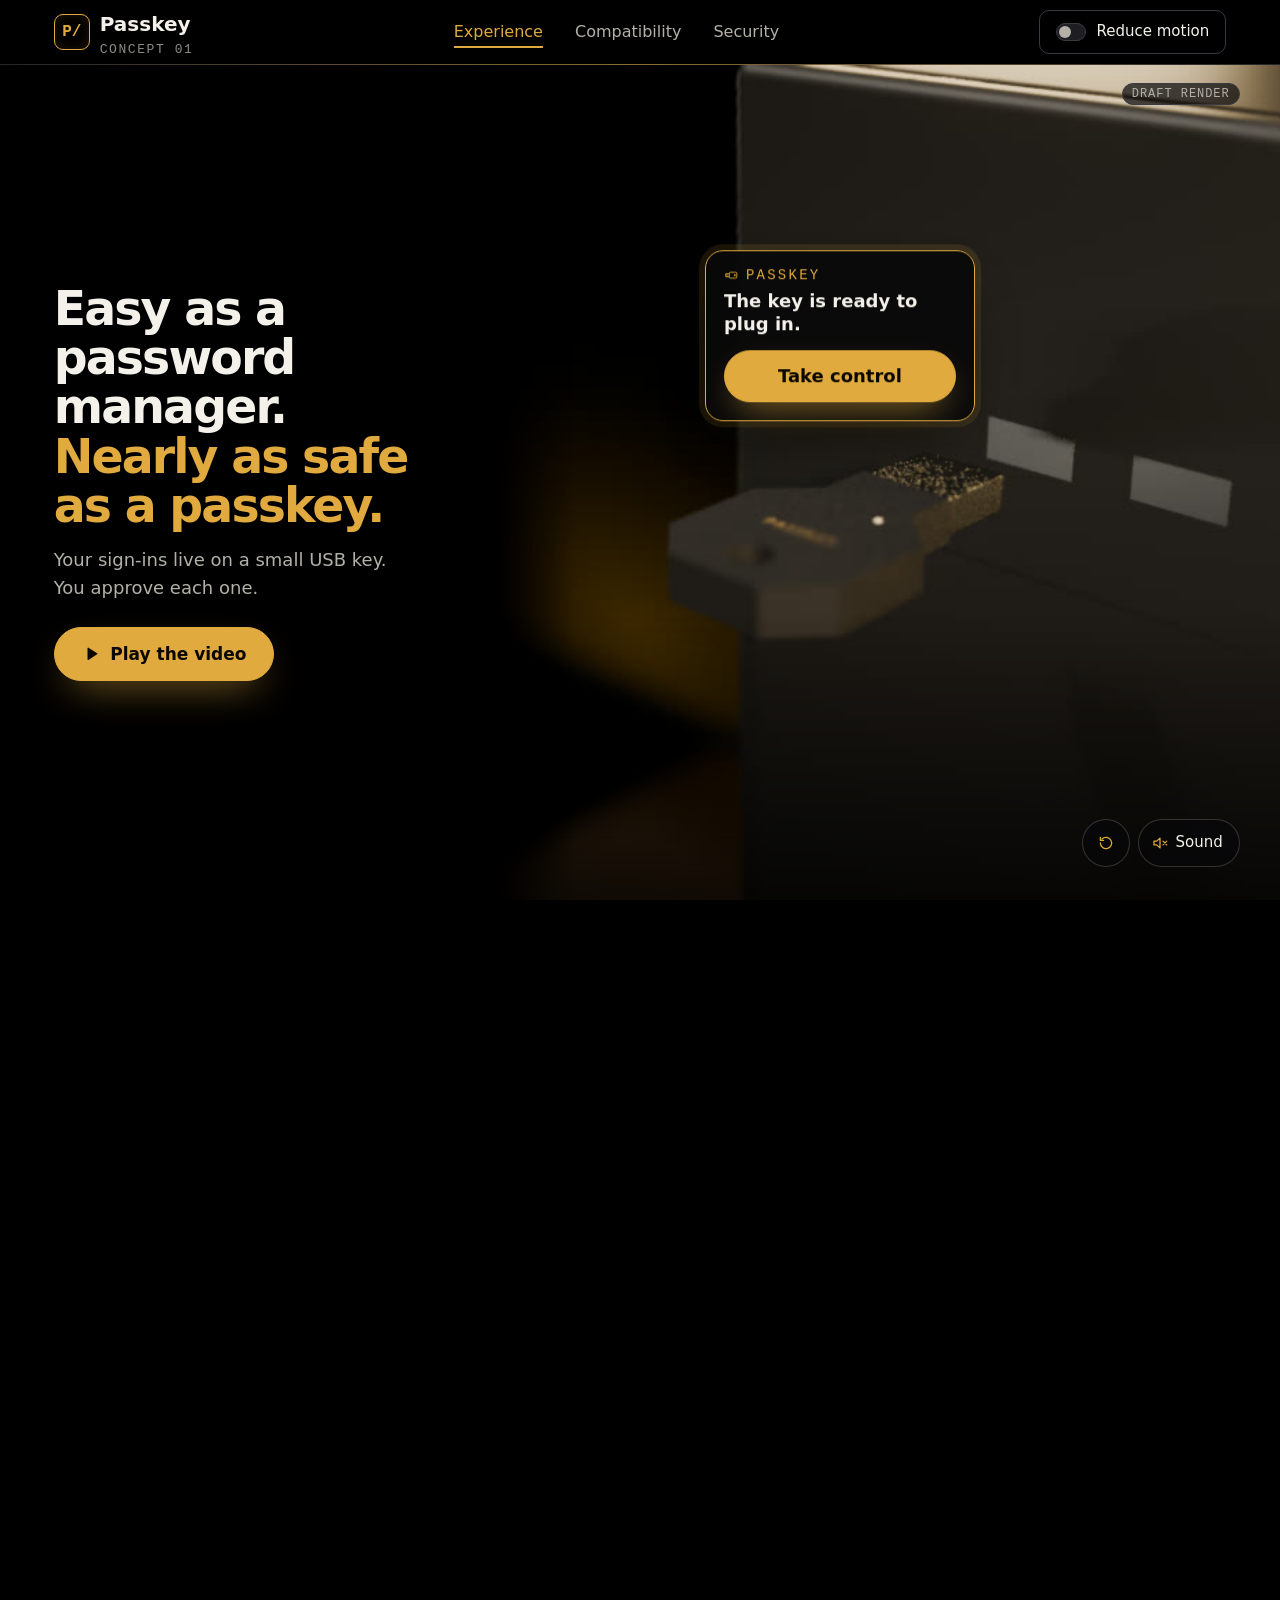
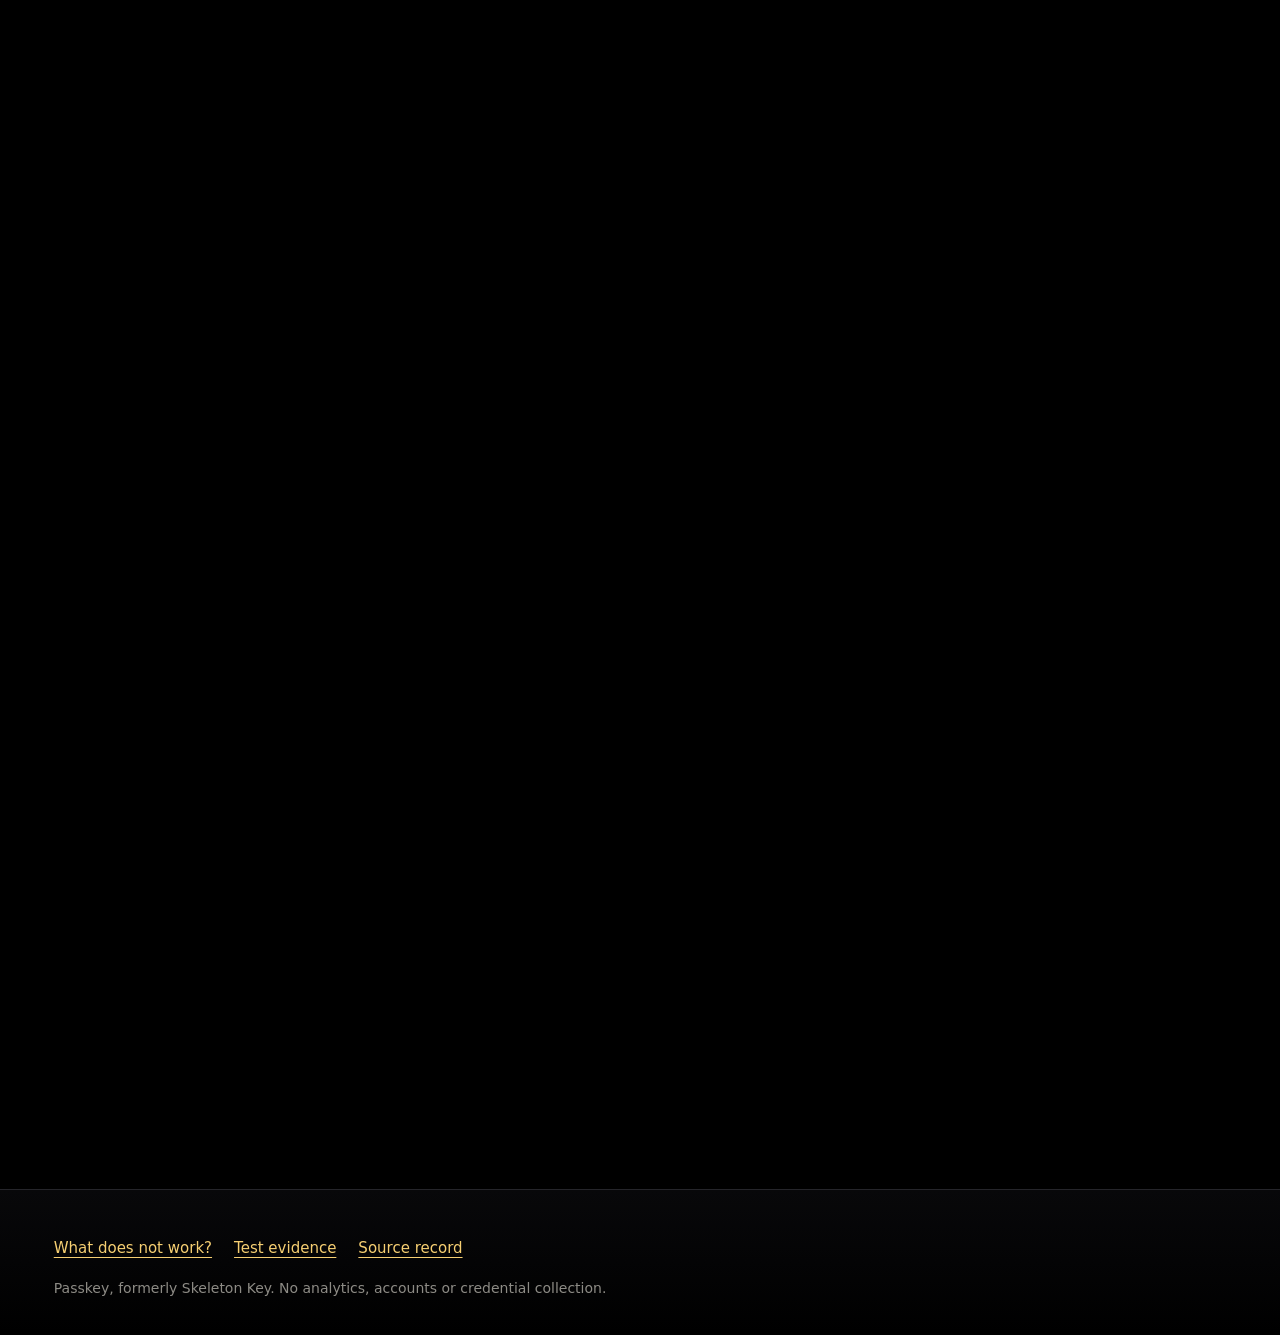
==== commit ff0fe234: "Publish V1 hero video draft with Take control continuation Draft render (960x600) of the V1 hero vid" ====
--- a/index.html
+++ b/index.html
@@ -1,5 +1,5 @@
 <!doctype html>
-<html lang="en"><head><meta charset="utf-8"><meta name="viewport" content="width=device-width,initial-scale=1"><meta name="color-scheme" content="dark"><meta http-equiv="Content-Security-Policy" content="default-src 'none'; img-src 'self' data:; style-src 'self'; script-src 'self' 'sha256-TUIaZxUxWwznOKyzVeqd5KCOPrngcHP1eZAMtDJF8Wo='; connect-src 'none'; base-uri 'none'; form-action 'none'"><title>Passkey (Skeleton Key) | USB Login Assistant Concept</title><meta name="description" content="Passkey, formerly Skeleton Key, is a proposed USB login assistant for passwords and passkeys on Windows and Linux. Explore the concept and software test evidence."><link rel="canonical" href="https://iankengott.github.io/passkey-site/"><meta name="robots" content="index,follow,max-image-preview:large"><meta property="og:type" content="website"><meta property="og:site_name" content="Passkey · Skeleton Key"><meta property="og:title" content="Passkey (Skeleton Key) | USB Login Assistant Concept"><meta property="og:description" content="Passkey, formerly Skeleton Key, is a proposed USB login assistant for passwords and passkeys on Windows and Linux. Explore the concept and software test evidence."><meta property="og:url" content="https://iankengott.github.io/passkey-site/"><meta property="og:image" content="https://iankengott.github.io/passkey-site/assets/passkey-render.jpg"><meta property="og:image:width" content="1600"><meta property="og:image:height" content="1000"><meta property="og:image:alt" content="Render of the proposed Passkey USB key, formerly Skeleton Key"><meta name="twitter:card" content="summary_large_image"><meta name="twitter:title" content="Passkey (Skeleton Key) | USB Login Assistant Concept"><meta name="twitter:description" content="Passkey, formerly Skeleton Key, is a proposed USB login assistant for passwords and passkeys on Windows and Linux. Explore the concept and software test evidence."><meta name="twitter:image" content="https://iankengott.github.io/passkey-site/assets/passkey-render.jpg"><script type="application/ld+json">{"@context":"https://schema.org","@type":"WebSite","name":"Passkey","alternateName":"Skeleton Key","url":"https://iankengott.github.io/passkey-site/","description":"Passkey, formerly Skeleton Key, is a proposed USB login assistant for passwords and passkeys on Windows and Linux. Explore the concept and software test evidence."}</script><link rel="icon" type="image/svg+xml" href="assets/favicon.svg?v=1"><link rel="icon" type="image/png" sizes="32x32" href="assets/favicon-32.png?v=1"><link rel="shortcut icon" href="favicon.ico?v=1"><link rel="apple-touch-icon" sizes="180x180" href="assets/apple-touch-icon.png"><meta name="theme-color" content="#0a0a0c"><link rel="stylesheet" href="assets/site.css"><link rel="stylesheet" href="assets/data.css"><script src="assets/site.js" defer></script></head><body>
+<html lang="en"><head><meta charset="utf-8"><meta name="viewport" content="width=device-width,initial-scale=1"><meta name="color-scheme" content="dark"><meta http-equiv="Content-Security-Policy" content="default-src 'none'; img-src 'self' data:; media-src 'self'; style-src 'self'; script-src 'self' 'sha256-TUIaZxUxWwznOKyzVeqd5KCOPrngcHP1eZAMtDJF8Wo='; connect-src 'none'; base-uri 'none'; form-action 'none'"><title>Passkey (Skeleton Key) | USB Login Assistant Concept</title><meta name="description" content="Passkey, formerly Skeleton Key, is a proposed USB login assistant for passwords and passkeys on Windows and Linux. Explore the concept and software test evidence."><link rel="canonical" href="https://iankengott.github.io/passkey-site/"><meta name="robots" content="index,follow,max-image-preview:large"><meta property="og:type" content="website"><meta property="og:site_name" content="Passkey · Skeleton Key"><meta property="og:title" content="Passkey (Skeleton Key) | USB Login Assistant Concept"><meta property="og:description" content="Passkey, formerly Skeleton Key, is a proposed USB login assistant for passwords and passkeys on Windows and Linux. Explore the concept and software test evidence."><meta property="og:url" content="https://iankengott.github.io/passkey-site/"><meta property="og:image" content="https://iankengott.github.io/passkey-site/assets/passkey-render.jpg"><meta property="og:image:width" content="1600"><meta property="og:image:height" content="1000"><meta property="og:image:alt" content="Render of the proposed Passkey USB key, formerly Skeleton Key"><meta name="twitter:card" content="summary_large_image"><meta name="twitter:title" content="Passkey (Skeleton Key) | USB Login Assistant Concept"><meta name="twitter:description" content="Passkey, formerly Skeleton Key, is a proposed USB login assistant for passwords and passkeys on Windows and Linux. Explore the concept and software test evidence."><meta name="twitter:image" content="https://iankengott.github.io/passkey-site/assets/passkey-render.jpg"><script type="application/ld+json">{"@context":"https://schema.org","@type":"WebSite","name":"Passkey","alternateName":"Skeleton Key","url":"https://iankengott.github.io/passkey-site/","description":"Passkey, formerly Skeleton Key, is a proposed USB login assistant for passwords and passkeys on Windows and Linux. Explore the concept and software test evidence."}</script><link rel="icon" type="image/svg+xml" href="assets/favicon.svg?v=1"><link rel="icon" type="image/png" sizes="32x32" href="assets/favicon-32.png?v=1"><link rel="shortcut icon" href="favicon.ico?v=1"><link rel="apple-touch-icon" sizes="180x180" href="assets/apple-touch-icon.png"><meta name="theme-color" content="#0a0a0c"><link rel="stylesheet" href="assets/site.css"><link rel="stylesheet" href="assets/data.css"><script src="assets/site.js" defer></script></head><body>
 <svg class="sprite" aria-hidden="true" focusable="false"><defs>
 <symbol id="i-win" viewBox="0 0 24 24"><path fill="currentColor" d="M3 5.2 10.6 4v7.4H3zm8.6-1.3L21 2.5v8.9h-9.4zM3 12.6h7.6V20L3 18.8zm8.6 0H21v8.9l-9.4-1.4z"/></symbol>
 <symbol id="i-linux" viewBox="0 0 24 24"><g fill="none" stroke="currentColor" stroke-width="1.6" stroke-linejoin="round"><path d="M12 2.8c-2.3 0-3.6 1.9-3.6 4.3 0 1.6-.6 2.7-1.7 4.2-1.3 1.8-2.3 3.9-2.1 6.1.1 1.2.8 2.4 2.4 3 1.6.6 3 .9 5 .9s3.4-.3 5-.9c1.6-.6 2.3-1.8 2.4-3 .2-2.2-.8-4.3-2.1-6.1-1.1-1.5-1.7-2.6-1.7-4.2 0-2.4-1.3-4.3-3.6-4.3z"/><path d="M9.5 12.5c0 3 1 6 2.5 6s2.5-3 2.5-6"/></g><circle cx="10.5" cy="7" r=".9" fill="currentColor"/><circle cx="13.5" cy="7" r=".9" fill="currentColor"/><path fill="currentColor" d="M10.6 9h2.8L12 10.6z"/></symbol>
@@ -21,27 +21,30 @@
 <symbol id="i-turn" viewBox="0 0 24 24"><path fill="none" stroke="currentColor" stroke-width="1.6" stroke-linecap="round" d="M4.5 9.5C6 6 9 4.5 12 4.5c4.1 0 7.5 3.4 7.5 7.5M19.5 14.5C18 18 15 19.5 12 19.5c-4.1 0-7.5-3.4-7.5-7.5M4 5v4.6h4.6M20 19v-4.6h-4.6"/></symbol>
 <symbol id="i-backup" viewBox="0 0 24 24"><g fill="none" stroke="currentColor" stroke-width="1.6" stroke-linejoin="round"><path d="M4 7c0-1.7 3.6-3 8-3s8 1.3 8 3-3.6 3-8 3-8-1.3-8-3z"/><path d="M4 7v10c0 1.7 3.6 3 8 3s8-1.3 8-3V7M4 12c0 1.7 3.6 3 8 3s8-1.3 8-3"/></g></symbol>
 <symbol id="i-sign" viewBox="0 0 24 24"><g fill="none" stroke="currentColor" stroke-width="1.6" stroke-linecap="round" stroke-linejoin="round"><path d="M4 17c2.5 0 3-6 5-6s1.2 5 3 5 2-3 3.4-3 1.2 2 2.6 2"/><path d="M4 20.5h16"/></g></symbol>
+<symbol id="i-play" viewBox="0 0 24 24"><path fill="currentColor" d="M8 5.2v13.6a.8.8 0 0 0 1.2.7l10.6-6.8a.8.8 0 0 0 0-1.4L9.2 4.5A.8.8 0 0 0 8 5.2z"/></symbol>
+<symbol id="i-pause" viewBox="0 0 24 24"><g fill="currentColor"><rect x="6.5" y="5" width="4" height="14" rx="1"/><rect x="13.5" y="5" width="4" height="14" rx="1"/></g></symbol>
+<symbol id="i-sound" viewBox="0 0 24 24"><g fill="none" stroke="currentColor" stroke-width="1.7" stroke-linecap="round" stroke-linejoin="round"><path d="M4 9.5h3.5L12 5.5v13l-4.5-4H4z"/><path d="M15.5 9a4.2 4.2 0 0 1 0 6M18 6.5a7.8 7.8 0 0 1 0 11"/></g></symbol>
+<symbol id="i-mute" viewBox="0 0 24 24"><g fill="none" stroke="currentColor" stroke-width="1.7" stroke-linecap="round" stroke-linejoin="round"><path d="M4 9.5h3.5L12 5.5v13l-4.5-4H4z"/><path d="m16 9.5 5 5M21 9.5l-5 5"/></g></symbol>
+<symbol id="i-replay" viewBox="0 0 24 24"><g fill="none" stroke="currentColor" stroke-width="1.7" stroke-linecap="round" stroke-linejoin="round"><path d="M4.5 12a7.5 7.5 0 1 0 2.2-5.3"/><path d="M4.5 4.5v4h4"/></g></symbol>
+<symbol id="i-skip" viewBox="0 0 24 24"><g fill="currentColor"><path d="M5 6.2v11.6a.7.7 0 0 0 1.1.6l8.4-5.8a.7.7 0 0 0 0-1.2L6.1 5.6A.7.7 0 0 0 5 6.2z"/><rect x="16.5" y="5.5" width="2.6" height="13" rx=".8"/></g></symbol>
 <symbol id="i-dots" viewBox="0 0 24 24"><g fill="currentColor"><circle cx="5" cy="12" r="1.9"/><circle cx="12" cy="12" r="1.9"/><circle cx="19" cy="12" r="1.9"/></g></symbol>
 </defs></svg><a class="skip" href="#main">Skip to content</a>
 <header class="top"><div class="top-in"><a class="brand" href="index.html"><span class="brand-mark" aria-hidden="true">P/</span><span class="brand-word">Passkey<small>Concept 01</small></span></a><nav aria-label="Main"><a href="index.html" aria-current="page">Experience</a><a href="compatibility.html">Compatibility</a><a href="security.html">Security</a></nav><div class="motion js-only"><button id="motion" type="button" aria-pressed="false" aria-describedby="motion-note"><span class="switch" aria-hidden="true"></span><span>Reduce motion</span></button><span id="motion-note" class="motion-note" hidden>Already reduced by your system setting.</span></div></div></header>
 <main id="main">
 <section class="hero" aria-labelledby="hero-title">
- <div class="hero-copy"><h1 id="hero-title">Easy as a password manager. <span class="gold">Nearly as safe as a passkey.</span></h1><p class="lead">Your sign-ins live on a small USB key. You approve each one.</p><p class="hero-act js-only"><button type="button" id="start" class="primary cta"><svg class="ico sm" aria-hidden="true" focusable="false"><use href="#i-key"/></svg><span>Plug in and sign in</span></button></p></div>
- <div class="product" id="product" data-state="ready">
-  <figure class="render"><img id="plug-frame" class="render-img" src="assets/hero/plug-00.webp" width="1600" height="1000" alt="The Passkey key: a small black USB key with gold contacts, beside a laptop's USB port." data-frames="24" data-duration="900" data-frame="0" fetchpriority="high"></figure>
-  <div class="screen demo" id="demo" data-state="ready" role="group" aria-label="Demo sign-in" hidden>
-   <div class="screen-bar"><span class="lights" aria-hidden="true"><i></i><i></i><i></i></span><span class="url"><svg class="ico xs" aria-hidden="true" focusable="false"><use href="#i-shield"/></svg>demo.example/sign-in</span></div>
-   <div class="site">
-    <p class="site-brand"><span aria-hidden="true">◆</span> demo.example</p><h2 class="site-title">Sign in</h2>
-    <div class="field"><span>Email</span><output>alex@demo.example</output></div>
-    <div class="field cred"><span>Password</span><output id="credential">Waiting for the key</output><span class="field-key" aria-hidden="true"><svg class="ico sm" aria-hidden="true" focusable="false"><use href="#i-key"/></svg></span></div>
-    <button type="button" id="submit" class="site-btn" disabled>Sign in</button>
-    <div id="review" class="prompt" hidden><p class="prompt-tag"><svg class="ico xs" aria-hidden="true" focusable="false"><use href="#i-key"/></svg>PASSKEY</p><p class="prompt-q">Sign in to <b>demo.example</b> as <b>alex@demo.example</b>?</p><div class="prompt-actions"><button type="button" id="approve" class="primary">Approve</button><button type="button" id="cancel">Cancel</button></div><p class="prompt-foot">The key has no button. You approve here.</p></div>
-   </div>
-   <div class="screen-foot"><p id="demo-status" role="status"></p></div>
-  </div>
+ <div class="hero-copy"><h1 id="hero-title">Easy as a password manager. <span class="gold">Nearly as safe as a passkey.</span></h1><p class="lead">Your sign-ins live on a small USB key. You approve each one.</p><p class="hero-act js-only"><button type="button" id="start" class="primary cta" aria-controls="product"><svg class="ico sm" aria-hidden="true" focusable="false"><use href="#i-play"/></svg><span>Play the video</span></button></p></div>
+ <div class="product" id="product" data-state="intro" data-video="{&quot;main&quot;:{&quot;dur&quot;:22.0,&quot;caps&quot;:[{&quot;start&quot;:0.4,&quot;end&quot;:4.4,&quot;title&quot;:&quot;Your sign-ins live on a small USB key.&quot;,&quot;sub&quot;:&quot;&quot;},{&quot;start&quot;:4.8,&quot;end&quot;:8.8,&quot;title&quot;:&quot;Two designs. Tiny, or shaped like a key.&quot;,&quot;sub&quot;:&quot;&quot;},{&quot;start&quot;:9.2,&quot;end&quot;:12.2,&quot;title&quot;:&quot;The key has no button. You approve on screen.&quot;,&quot;sub&quot;:&quot;&quot;},{&quot;start&quot;:12.3,&quot;end&quot;:15.3,&quot;title&quot;:&quot;It fills the password or signs a passkey.&quot;,&quot;sub&quot;:&quot;You still press Sign in.&quot;},{&quot;start&quot;:16.0,&quot;end&quot;:22.0,&quot;title&quot;:&quot;It signs you in to your PC, too.&quot;,&quot;sub&quot;:&quot;&quot;}],&quot;src&quot;:{&quot;960&quot;:&quot;assets/video/passkey-hero-draft-960.mp4&quot;}},&quot;cont&quot;:{&quot;dur&quot;:7.5,&quot;caps&quot;:[{&quot;start&quot;:1.2,&quot;end&quot;:7.5,&quot;title&quot;:&quot;Approve on screen, and you are signed in.&quot;,&quot;sub&quot;:&quot;&quot;}],&quot;src&quot;:{&quot;960&quot;:&quot;assets/video/passkey-continue-draft-960.mp4&quot;}},&quot;anchor&quot;:{&quot;key_tip&quot;:[0.64685,0.49671,0.2093],&quot;key_centre&quot;:[0.55509,0.5618,0.1927],&quot;key_rear&quot;:[0.46074,0.63095,0.1782],&quot;port&quot;:[0.6972,0.45971,0.2197]},&quot;posters&quot;:{&quot;start&quot;:&quot;assets/video/poster-draft-start.jpg&quot;,&quot;poised&quot;:&quot;assets/video/poster-draft-poised.jpg&quot;,&quot;signed&quot;:&quot;assets/video/poster-draft-signed.jpg&quot;}}">
+  <figure class="render stage" id="stage">
+   <video id="hero-video" class="render-img hv" width="1920" height="1200" playsinline muted preload="none" controls poster="assets/video/poster-draft-start.jpg" aria-label="How Passkey works" aria-describedby="hero-desc"><source src="assets/video/passkey-hero-draft-960.mp4" type="video/mp4"><track kind="captions" src="assets/video/passkey-hero-draft.vtt" srclang="en" label="English"></video>
+   <video id="hero-cont" class="render-img hv cont" width="1920" height="1200" playsinline muted preload="none" poster="assets/video/poster-draft-poised.jpg" aria-label="Plugging in the key and signing in" aria-describedby="hero-desc" hidden></video>
+   <p class="draft-tag">Draft render</p><div class="hcap js-only" id="hero-cap" aria-hidden="true"><p class="hcap-t"></p><p class="hcap-s"></p></div>
+   <div class="take js-only" id="take" role="group" aria-labelledby="take-q" hidden><p class="take-tag"><svg class="ico xs" aria-hidden="true" focusable="false"><use href="#i-key"/></svg>PASSKEY</p><p class="take-q" id="take-q">The key is ready to plug in.</p><button type="button" id="take-control" class="primary">Take control</button></div>
+   <div class="vctl js-only" role="group" aria-label="Video controls"><button type="button" class="vbtn" id="v-play" aria-label="Pause the video"><svg class="ico sm i-pause" aria-hidden="true" focusable="false"><use href="#i-pause"/></svg><svg class="ico sm i-play" aria-hidden="true" focusable="false"><use href="#i-play"/></svg></button><button type="button" class="vbtn" id="v-skip" aria-label="Skip to the end"><svg class="ico sm" aria-hidden="true" focusable="false"><use href="#i-skip"/></svg></button><button type="button" class="vbtn" id="v-replay" aria-label="Watch again"><svg class="ico sm" aria-hidden="true" focusable="false"><use href="#i-replay"/></svg></button><button type="button" class="vbtn snd" id="v-sound" aria-pressed="false"><svg class="ico sm i-mute" aria-hidden="true" focusable="false"><use href="#i-mute"/></svg><svg class="ico sm i-sound" aria-hidden="true" focusable="false"><use href="#i-sound"/></svg><span class="snd-l">Sound</span></button></div>
+  </figure>
+  <p class="sr-only" id="hero-desc">A short video with music and no narration. A small black USB key with gold contacts lies on a desk, then a second, key-shaped design beside it. On a monitor, a demo sign-in page shows the Passkey prompt; it is approved on screen, the password fills, and the site&#x27;s own Sign in button is pressed. The camera then moves to a desktop PC, where the key-shaped USB stops just short of a front USB port. Take control plugs it in: the camera turns to the screen, the computer&#x27;s login asks for approval, and the demo account signs in. Demo data only; a visual simulation.</p>
+  <p class="sr-only" id="hero-status" role="status"></p>
  </div>
- <noscript><p class="ns-demo">With JavaScript on, the key plugs in and you approve one sign-in. You still press the site's own Sign in button.</p></noscript>
+ <noscript><p class="ns-demo">The video shows both key designs, an approval on screen, and the key-shaped USB about to plug into a PC. With JavaScript on, Take control plugs it in and signs in to a demo account.</p></noscript>
 </section>
 <section id="position" class="reveal band" aria-labelledby="pos-title">
  <div class="band-row"><div><p class="eyebrow">Where it sits</p><h2 id="pos-title">Safer than a cloud vault. Nearly as easy.</h2></div><div class="carousel-ctl js-only"><button type="button" class="icon-btn" data-car="prev" aria-label="Previous curve"><svg class="ico sm" aria-hidden="true" focusable="false"><use href="#i-back"/></svg></button><button type="button" class="icon-btn" data-car="next" aria-label="Next curve"><svg class="ico sm" aria-hidden="true" focusable="false"><use href="#i-arrow"/></svg></button></div></div>
--- a/assets/site.css
+++ b/assets/site.css
@@ -952,3 +952,90 @@
  .parts dl{grid-template-columns:minmax(0,1fr)}
  .parts dd{margin-bottom:6px}
 }
+
+/* ---------------- Desktop viewport: the page uses the whole screen width, and the hero fills the screen below the header ----------------
+   From 1200 px the header, main and footer span the window with responsive gutters. Sections below the hero keep a wide cap so lines and
+   grids stay readable on ultrawide screens; their own text already has measures in ch. The hero is a full-height stage: copy on the left,
+   the media area bleeding to the right edge. .render is the media slot; the frame sequence (and any later <video class="render-img">)
+   covers it at its own 16:10 ratio, never stretched. The sign-in card sits on the right of the stage, clear of the inserted key. */
+@media (min-width:1200px){
+ :root{--max:none;--gut:clamp(32px,4.2vw,160px);--hdr:65px;--wide:2560px;--pad:max(var(--gut),calc((100vw - var(--wide)) / 2))}
+ main{padding-inline:var(--pad)}
+ .hero{margin-inline:calc(var(--gut) - var(--pad));grid-template-columns:minmax(400px,36%) minmax(0,1fr);align-items:center;gap:0 clamp(12px,1.5vw,48px);min-height:calc(100vh - var(--hdr));min-height:calc(100svh - var(--hdr));padding:0}
+ .hero-copy{max-width:none;padding:clamp(20px,5vh,72px) 0}
+ .hero-copy h1{font-size:clamp(40px,min(3.7vw,7.4vh),104px);margin-bottom:.34em}
+ .hero .lead{font-size:clamp(18px,min(1.3vw,2.6vh),32px);max-width:30ch;margin-bottom:1.4em}
+ .cta{min-height:clamp(54px,min(3.3vw,6.4vh),80px);padding-inline:clamp(26px,1.7vw,48px);font-size:clamp(17px,min(1.05vw,2vh),25px)}
+ .cta .ico{width:1.15em;height:1.15em}
+ .product{align-self:stretch;display:grid;grid-template:minmax(0,1fr)/minmax(0,1fr);min-height:480px;margin-right:calc(-1 * var(--gut))}
+ .render{grid-area:1/1;position:relative;min-height:0}
+ .render-img,.render video{position:absolute;inset:0;width:100%;height:100%;object-fit:cover;object-position:72% 50%}
+ /* Soft left edge where the crop meets the copy column. Only the outer tenth, where no casing point falls; it never takes pointer hits. */
+ .render::before{content:"";position:absolute;z-index:1;inset:0 auto 0 0;width:clamp(48px,10%,260px);background:linear-gradient(90deg,var(--bg),transparent);pointer-events:none}
+ .product .demo{grid-area:1/1;position:relative;right:auto;top:auto;justify-self:end;align-self:center;width:clamp(310px,19vw,360px);margin:0 max(24px,calc(var(--gut) * .75)) 0 0}
+}
+/* Stacked layouts: when the card scrolls into view, leave room for its entry animation so the status line is not cut off. */
+.product .demo{scroll-margin-block:84px 24px}
+/* Large and ultrawide screens: the card grows with the stage instead of shrinking beside it. */
+@media (min-width:2200px) and (min-height:1000px){.product .demo{zoom:1.2}}
+@media (min-width:3000px) and (min-height:1300px){.product .demo{zoom:1.35}}
+
+/* ---------------- V1: hero video, "Take control" continuation, captions and controls ----------------
+   The hero media slot (.render) now holds the V1 video. The continuation video sits on top of it and starts on the same frame,
+   so the switch after Take control shows no cut. Captions are page text synced to the video, so they stay legible on phones. */
+.enhanced .take[hidden],.enhanced .hcap[hidden]{display:none!important}
+.sr-only{position:absolute!important;width:1px;height:1px;margin:-1px;padding:0;overflow:hidden;clip:rect(0 0 0 0);white-space:nowrap;border:0}
+.stage{position:relative;isolation:isolate}
+.stage .hv{display:block;width:100%;height:auto;aspect-ratio:16/10;background:#000;object-fit:cover}
+.stage .hv.cont{position:absolute;inset:0 0 auto 0;z-index:1}   /* same box as the main video: captions and the popup sit below it on stacked layouts */
+.enhanced .stage .hv{cursor:default}
+.hcap{position:relative;z-index:3;margin:0;padding:14px var(--gut) 4px;min-height:92px;pointer-events:none}
+.hcap-t{margin:0;font-size:clamp(19px,4.6vw,24px);font-weight:650;letter-spacing:-.015em;line-height:1.22;color:var(--text)}
+.hcap-s{margin:4px 0 0;font:15px/1.4 var(--mono);letter-spacing:.02em;color:var(--gold-hi)}
+.hcap-s:empty{display:none}
+.hcap.swap{animation:rise .5s var(--ease) both}
+.product[data-state=poised] .hcap{display:none!important}
+.take{position:relative;z-index:4;margin:12px var(--gut) 0;padding:16px 18px 18px;border:1.5px solid var(--gold);border-radius:18px;background:rgba(9,9,10,.92);box-shadow:0 26px 60px -26px #000,0 0 0 6px rgba(224,170,62,.12);backdrop-filter:blur(6px)}
+.take:not([hidden]){animation:pop .45s var(--spring) both}
+.take-tag{display:flex;align-items:center;gap:8px;margin:0 0 6px;font:14px var(--mono);letter-spacing:.16em;color:var(--gold)}
+.take-q{margin:0 0 14px;font-size:18px;font-weight:600;line-height:1.3}
+#take-control{width:100%;min-height:52px;font-size:18px;border-radius:999px;box-shadow:0 14px 36px -14px rgba(224,170,62,.8)}
+#take-control:focus-visible{outline:3px solid var(--gold-hi);outline-offset:3px}
+.vctl{position:absolute;z-index:4;right:10px;top:10px;display:flex;gap:6px}
+.enhanced .vctl.js-only{display:flex!important}
+.vbtn{display:inline-flex;align-items:center;justify-content:center;gap:6px;min-width:44px;min-height:44px;padding:0 10px;border-radius:999px;border:1px solid rgba(255,255,255,.18);background:rgba(8,8,10,.62);color:var(--text);backdrop-filter:blur(6px);font-size:15px}
+.vbtn:hover{border-color:var(--gold);color:var(--gold-hi)}
+.vbtn:focus-visible{outline:3px solid var(--gold-hi);outline-offset:2px}
+.vbtn .snd-l{position:absolute;width:1px;height:1px;overflow:hidden;clip:rect(0 0 0 0);white-space:nowrap}
+#v-play .i-play,#v-play[data-paused=true] .i-pause{display:none}
+#v-play[data-paused=true] .i-play{display:block}
+#v-sound .i-sound,#v-sound[aria-pressed=true] .i-mute{display:none}
+#v-sound[aria-pressed=true] .i-sound{display:block}
+#v-sound[aria-pressed=true]{border-color:var(--gold);color:var(--gold-hi)}
+@media (max-width:1199px){
+ .stage{max-width:860px;margin:0 auto}
+ .hcap{padding-inline:max(var(--gut),16px)}
+}
+@media (min-width:600px) and (max-width:1199px){.take{max-width:440px;margin-inline:auto}.hcap{padding-inline:0}}
+@media (min-width:1200px){
+ .stage .hv{position:absolute;inset:0;height:100%;aspect-ratio:auto;object-position:72% 50%}
+ .render.stage::before{z-index:2}
+ .stage::after{content:"";position:absolute;z-index:2;inset:auto 0 0 0;height:34%;background:linear-gradient(0deg,rgba(0,0,0,.72),transparent);pointer-events:none}
+ .hcap{position:absolute;left:max(12%,72px);bottom:clamp(28px,7%,96px);right:28%;padding:0;min-height:0}
+ .hcap-t{font-size:clamp(22px,min(1.75vw,3.4vh),44px);text-shadow:0 2px 18px rgba(0,0,0,.8)}
+ .hcap-s{font-size:clamp(15px,min(.95vw,1.8vh),22px)}
+ .take{position:absolute;margin:0;left:var(--tx,30%);top:var(--ty,56%);transform:translate(-100%,-50%);width:clamp(270px,17vw,380px)}
+ .take:not([hidden]){animation:fade .5s var(--ease) both}
+ .take[data-place=above]{transform:translate(-50%,-100%)}
+ .take-q{font-size:clamp(18px,1.1vw,24px)}
+ #take-control{min-height:clamp(52px,3vw,64px);font-size:clamp(18px,1.05vw,23px)}
+ .vctl{top:auto;right:max(24px,calc(var(--gut) * .75));bottom:clamp(20px,4%,48px);gap:8px}
+ .vbtn{min-width:48px;min-height:48px}
+ .vbtn .snd-l{position:static;width:auto;height:auto;overflow:visible;clip:auto}
+ #v-sound{padding:0 16px 0 12px}
+}
+@media (min-width:2200px) and (min-height:1000px){.vctl{zoom:1.2}.take-q{font-size:26px}}   /* no zoom on the popup: it would scale its computed position too */
+.motion-off .take:not([hidden]),.motion-off .hcap.swap{animation:none}
+.draft-tag{position:absolute;z-index:4;left:10px;top:10px;margin:0;padding:3px 9px;border:1px solid var(--line2);border-radius:999px;background:rgba(8,8,10,.7);font:12px var(--mono);letter-spacing:.08em;text-transform:uppercase;color:var(--muted);pointer-events:none}
+@media (min-width:1200px){.draft-tag{left:auto;right:max(24px,calc(var(--gut) * .75));top:18px}}
+.take{scroll-margin-block:84px 24px}
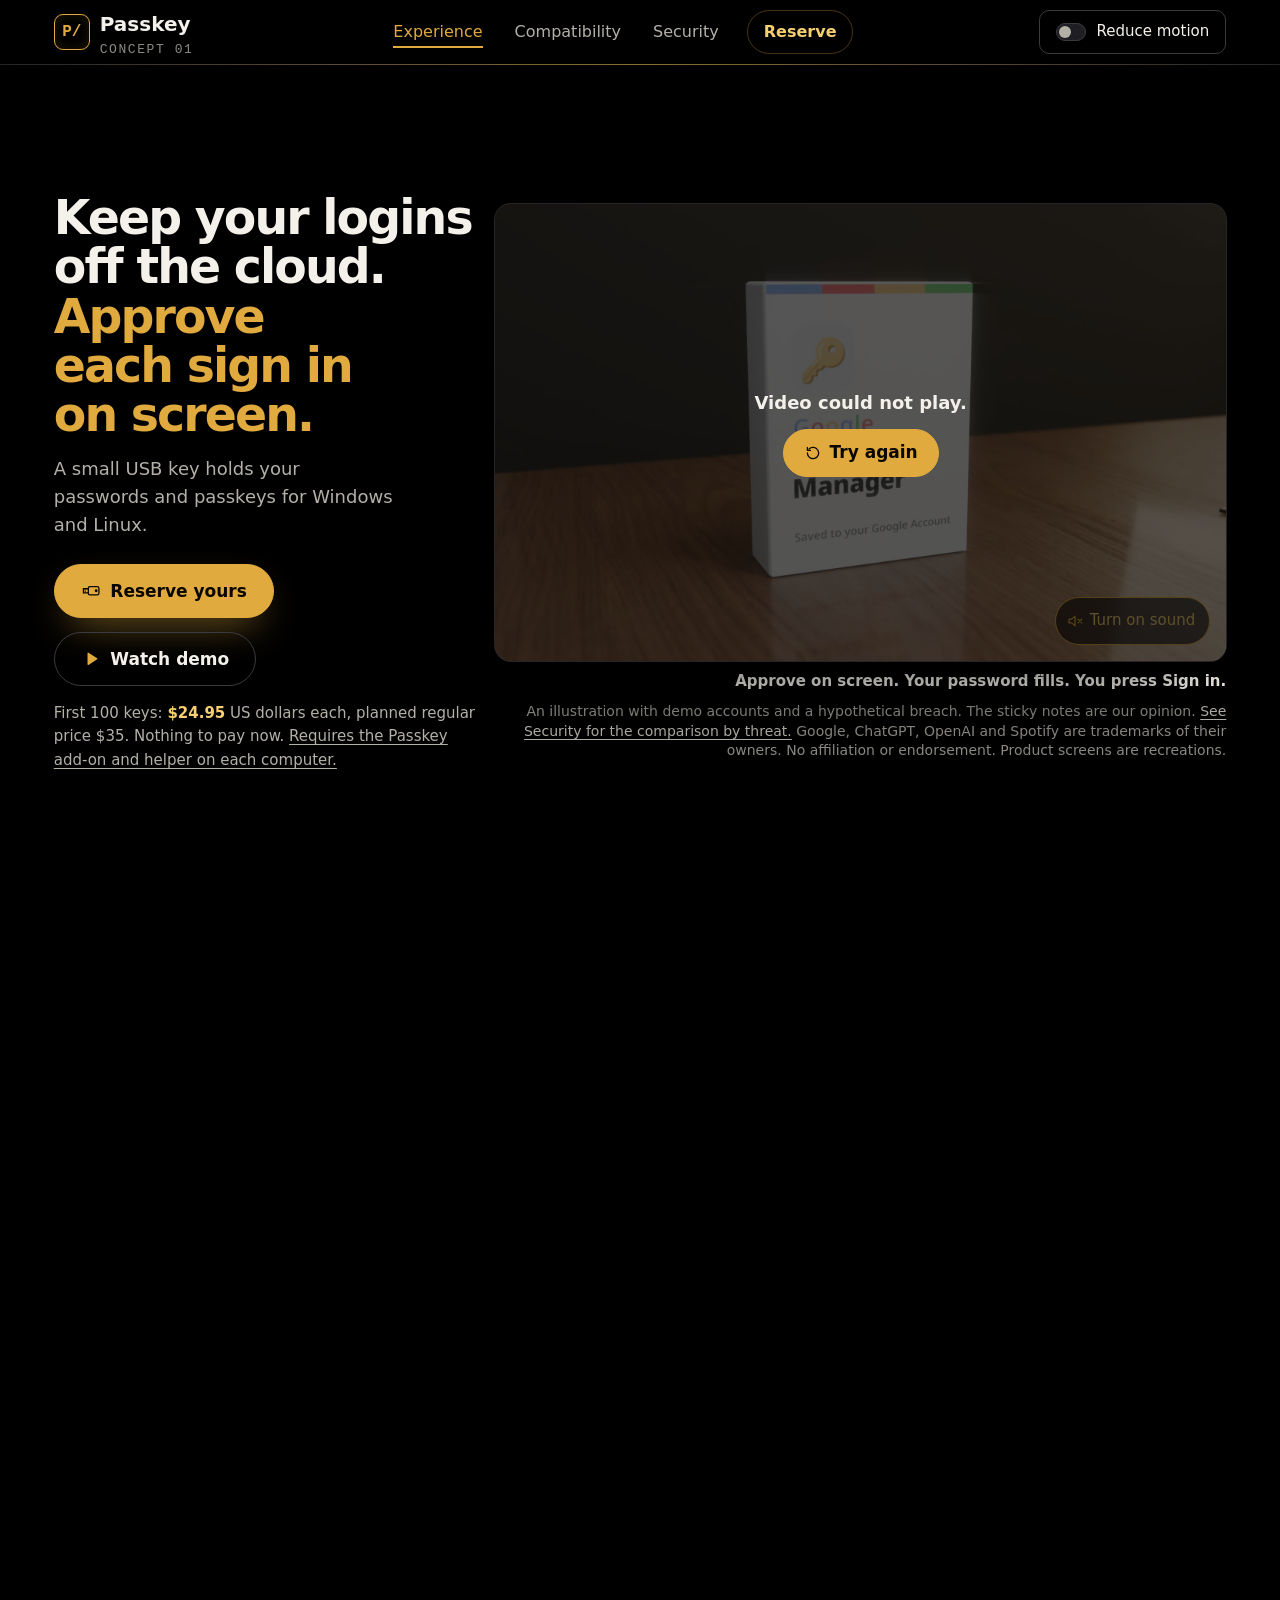
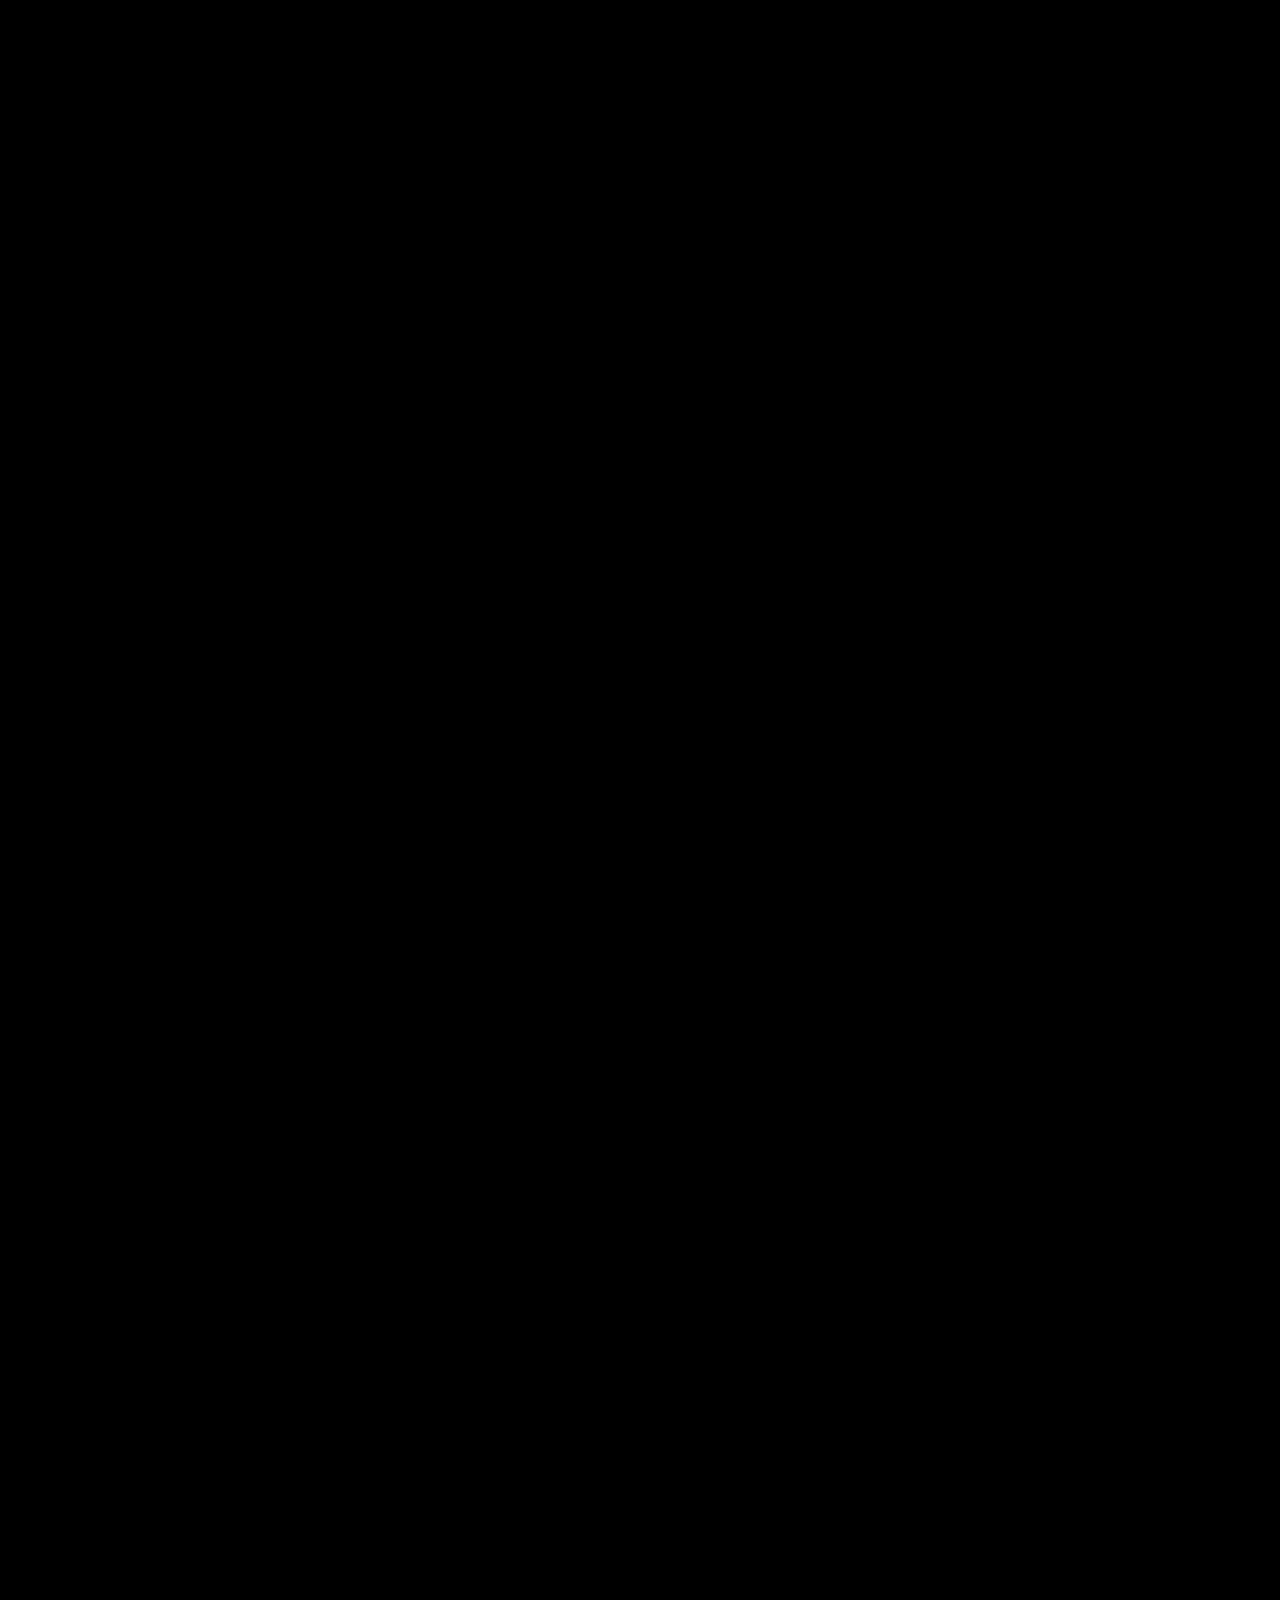
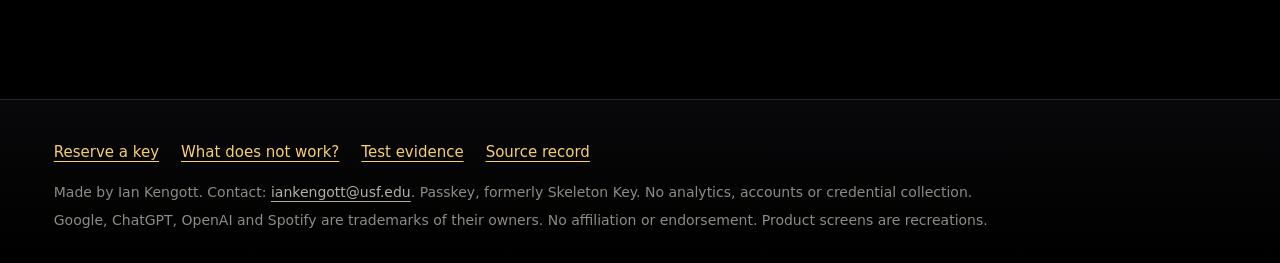
==== commit 57ffd4d8: "Publish full V1 hero video and First 100 reservation section Council-reviewed site update: full-qual" ====
--- a/index.html
+++ b/index.html
@@ -1,5 +1,5 @@
 <!doctype html>
-<html lang="en"><head><meta charset="utf-8"><meta name="viewport" content="width=device-width,initial-scale=1"><meta name="color-scheme" content="dark"><meta http-equiv="Content-Security-Policy" content="default-src 'none'; img-src 'self' data:; media-src 'self'; style-src 'self'; script-src 'self' 'sha256-TUIaZxUxWwznOKyzVeqd5KCOPrngcHP1eZAMtDJF8Wo='; connect-src 'none'; base-uri 'none'; form-action 'none'"><title>Passkey (Skeleton Key) | USB Login Assistant Concept</title><meta name="description" content="Passkey, formerly Skeleton Key, is a proposed USB login assistant for passwords and passkeys on Windows and Linux. Explore the concept and software test evidence."><link rel="canonical" href="https://iankengott.github.io/passkey-site/"><meta name="robots" content="index,follow,max-image-preview:large"><meta property="og:type" content="website"><meta property="og:site_name" content="Passkey · Skeleton Key"><meta property="og:title" content="Passkey (Skeleton Key) | USB Login Assistant Concept"><meta property="og:description" content="Passkey, formerly Skeleton Key, is a proposed USB login assistant for passwords and passkeys on Windows and Linux. Explore the concept and software test evidence."><meta property="og:url" content="https://iankengott.github.io/passkey-site/"><meta property="og:image" content="https://iankengott.github.io/passkey-site/assets/passkey-render.jpg"><meta property="og:image:width" content="1600"><meta property="og:image:height" content="1000"><meta property="og:image:alt" content="Render of the proposed Passkey USB key, formerly Skeleton Key"><meta name="twitter:card" content="summary_large_image"><meta name="twitter:title" content="Passkey (Skeleton Key) | USB Login Assistant Concept"><meta name="twitter:description" content="Passkey, formerly Skeleton Key, is a proposed USB login assistant for passwords and passkeys on Windows and Linux. Explore the concept and software test evidence."><meta name="twitter:image" content="https://iankengott.github.io/passkey-site/assets/passkey-render.jpg"><script type="application/ld+json">{"@context":"https://schema.org","@type":"WebSite","name":"Passkey","alternateName":"Skeleton Key","url":"https://iankengott.github.io/passkey-site/","description":"Passkey, formerly Skeleton Key, is a proposed USB login assistant for passwords and passkeys on Windows and Linux. Explore the concept and software test evidence."}</script><link rel="icon" type="image/svg+xml" href="assets/favicon.svg?v=1"><link rel="icon" type="image/png" sizes="32x32" href="assets/favicon-32.png?v=1"><link rel="shortcut icon" href="favicon.ico?v=1"><link rel="apple-touch-icon" sizes="180x180" href="assets/apple-touch-icon.png"><meta name="theme-color" content="#0a0a0c"><link rel="stylesheet" href="assets/site.css"><link rel="stylesheet" href="assets/data.css"><script src="assets/site.js" defer></script></head><body>
+<html lang="en"><head><meta charset="utf-8"><meta name="viewport" content="width=device-width,initial-scale=1"><meta name="color-scheme" content="dark"><meta http-equiv="Content-Security-Policy" content="default-src 'none'; img-src 'self' data:; media-src 'self'; style-src 'self'; script-src 'self' 'sha256-K+O1txUB6O7WjNJvDoZT+GB6vWOy8glFQMW9ptlmsxk='; connect-src 'none'; base-uri 'none'; form-action 'none'"><title>Passkey | USB login assistant for Windows and Linux</title><meta name="description" content="Reserve a planned USB login key for Windows and Linux. First 100: $24.95, nothing to pay now. Approve each sign in on screen, and Passkey fills the password or signs the passkey."><link rel="canonical" href="https://iankengott.github.io/passkey-site/"><meta name="robots" content="index,follow,max-image-preview:large"><meta property="og:type" content="website"><meta property="og:site_name" content="Passkey"><meta property="og:title" content="Passkey | USB login assistant for Windows and Linux"><meta property="og:description" content="Reserve a planned USB login key for Windows and Linux. First 100: $24.95, nothing to pay now. Approve each sign in on screen, and Passkey fills the password or signs the passkey."><meta property="og:url" content="https://iankengott.github.io/passkey-site/"><meta property="og:image" content="https://iankengott.github.io/passkey-site/assets/video/poster-full-poised.jpg"><meta property="og:image:width" content="1920"><meta property="og:image:height" content="1200"><meta property="og:image:alt" content="Still from the Passkey demo video: a small USB key waits beside the USB port of a desktop PC"><meta name="twitter:card" content="summary_large_image"><meta name="twitter:title" content="Passkey | USB login assistant for Windows and Linux"><meta name="twitter:description" content="Reserve a planned USB login key for Windows and Linux. First 100: $24.95, nothing to pay now. Approve each sign in on screen, and Passkey fills the password or signs the passkey."><meta name="twitter:image" content="https://iankengott.github.io/passkey-site/assets/video/poster-full-poised.jpg"><meta name="twitter:image:alt" content="Still from the Passkey demo video: a small USB key waits beside the USB port of a desktop PC"><script type="application/ld+json">{"@context":"https://schema.org","@type":"WebSite","name":"Passkey","alternateName":"Skeleton Key","url":"https://iankengott.github.io/passkey-site/","description":"Reserve a planned USB login key for Windows and Linux. First 100: $24.95, nothing to pay now. Approve each sign in on screen, and Passkey fills the password or signs the passkey."}</script><link rel="icon" type="image/svg+xml" href="assets/favicon.svg?v=1"><link rel="icon" type="image/png" sizes="32x32" href="assets/favicon-32.png?v=1"><link rel="shortcut icon" href="favicon.ico?v=1"><link rel="apple-touch-icon" sizes="180x180" href="assets/apple-touch-icon.png"><meta name="theme-color" content="#0a0a0c"><link rel="stylesheet" href="assets/site.css"><link rel="stylesheet" href="assets/data.css"><script src="assets/site.js" defer></script></head><body>
 <svg class="sprite" aria-hidden="true" focusable="false"><defs>
 <symbol id="i-win" viewBox="0 0 24 24"><path fill="currentColor" d="M3 5.2 10.6 4v7.4H3zm8.6-1.3L21 2.5v8.9h-9.4zM3 12.6h7.6V20L3 18.8zm8.6 0H21v8.9l-9.4-1.4z"/></symbol>
 <symbol id="i-linux" viewBox="0 0 24 24"><g fill="none" stroke="currentColor" stroke-width="1.6" stroke-linejoin="round"><path d="M12 2.8c-2.3 0-3.6 1.9-3.6 4.3 0 1.6-.6 2.7-1.7 4.2-1.3 1.8-2.3 3.9-2.1 6.1.1 1.2.8 2.4 2.4 3 1.6.6 3 .9 5 .9s3.4-.3 5-.9c1.6-.6 2.3-1.8 2.4-3 .2-2.2-.8-4.3-2.1-6.1-1.1-1.5-1.7-2.6-1.7-4.2 0-2.4-1.3-4.3-3.6-4.3z"/><path d="M9.5 12.5c0 3 1 6 2.5 6s2.5-3 2.5-6"/></g><circle cx="10.5" cy="7" r=".9" fill="currentColor"/><circle cx="13.5" cy="7" r=".9" fill="currentColor"/><path fill="currentColor" d="M10.6 9h2.8L12 10.6z"/></symbol>
@@ -27,42 +27,68 @@
 <symbol id="i-mute" viewBox="0 0 24 24"><g fill="none" stroke="currentColor" stroke-width="1.7" stroke-linecap="round" stroke-linejoin="round"><path d="M4 9.5h3.5L12 5.5v13l-4.5-4H4z"/><path d="m16 9.5 5 5M21 9.5l-5 5"/></g></symbol>
 <symbol id="i-replay" viewBox="0 0 24 24"><g fill="none" stroke="currentColor" stroke-width="1.7" stroke-linecap="round" stroke-linejoin="round"><path d="M4.5 12a7.5 7.5 0 1 0 2.2-5.3"/><path d="M4.5 4.5v4h4"/></g></symbol>
 <symbol id="i-skip" viewBox="0 0 24 24"><g fill="currentColor"><path d="M5 6.2v11.6a.7.7 0 0 0 1.1.6l8.4-5.8a.7.7 0 0 0 0-1.2L6.1 5.6A.7.7 0 0 0 5 6.2z"/><rect x="16.5" y="5.5" width="2.6" height="13" rx=".8"/></g></symbol>
+<symbol id="i-mail" viewBox="0 0 24 24"><g fill="none" stroke="currentColor" stroke-width="1.7" stroke-linejoin="round"><rect x="3" y="5.5" width="18" height="13" rx="2"/><path d="m3.8 7 8.2 6.2L20.2 7"/></g></symbol>
 <symbol id="i-dots" viewBox="0 0 24 24"><g fill="currentColor"><circle cx="5" cy="12" r="1.9"/><circle cx="12" cy="12" r="1.9"/><circle cx="19" cy="12" r="1.9"/></g></symbol>
 </defs></svg><a class="skip" href="#main">Skip to content</a>
-<header class="top"><div class="top-in"><a class="brand" href="index.html"><span class="brand-mark" aria-hidden="true">P/</span><span class="brand-word">Passkey<small>Concept 01</small></span></a><nav aria-label="Main"><a href="index.html" aria-current="page">Experience</a><a href="compatibility.html">Compatibility</a><a href="security.html">Security</a></nav><div class="motion js-only"><button id="motion" type="button" aria-pressed="false" aria-describedby="motion-note"><span class="switch" aria-hidden="true"></span><span>Reduce motion</span></button><span id="motion-note" class="motion-note" hidden>Already reduced by your system setting.</span></div></div></header>
+<header class="top"><div class="top-in"><a class="brand" href="index.html"><span class="brand-mark" aria-hidden="true">P/</span><span class="brand-word">Passkey<small>Concept 01</small></span></a><nav aria-label="Main"><a href="index.html" aria-current="page">Experience</a><a href="compatibility.html">Compatibility</a><a href="security.html">Security</a><a class="nav-buy" href="index.html#buy">Reserve</a></nav><div class="motion js-only"><button id="motion" type="button" aria-pressed="false" aria-describedby="motion-note"><span class="switch" aria-hidden="true"></span><span>Reduce motion</span></button><span id="motion-note" class="motion-note" hidden>Already reduced by your system setting.</span></div></div></header>
 <main id="main">
 <section class="hero" aria-labelledby="hero-title">
- <div class="hero-copy"><h1 id="hero-title">Easy as a password manager. <span class="gold">Nearly as safe as a passkey.</span></h1><p class="lead">Your sign-ins live on a small USB key. You approve each one.</p><p class="hero-act js-only"><button type="button" id="start" class="primary cta" aria-controls="product"><svg class="ico sm" aria-hidden="true" focusable="false"><use href="#i-play"/></svg><span>Play the video</span></button></p></div>
- <div class="product" id="product" data-state="intro" data-video="{&quot;main&quot;:{&quot;dur&quot;:22.0,&quot;caps&quot;:[{&quot;start&quot;:0.4,&quot;end&quot;:4.4,&quot;title&quot;:&quot;Your sign-ins live on a small USB key.&quot;,&quot;sub&quot;:&quot;&quot;},{&quot;start&quot;:4.8,&quot;end&quot;:8.8,&quot;title&quot;:&quot;Two designs. Tiny, or shaped like a key.&quot;,&quot;sub&quot;:&quot;&quot;},{&quot;start&quot;:9.2,&quot;end&quot;:12.2,&quot;title&quot;:&quot;The key has no button. You approve on screen.&quot;,&quot;sub&quot;:&quot;&quot;},{&quot;start&quot;:12.3,&quot;end&quot;:15.3,&quot;title&quot;:&quot;It fills the password or signs a passkey.&quot;,&quot;sub&quot;:&quot;You still press Sign in.&quot;},{&quot;start&quot;:16.0,&quot;end&quot;:22.0,&quot;title&quot;:&quot;It signs you in to your PC, too.&quot;,&quot;sub&quot;:&quot;&quot;}],&quot;src&quot;:{&quot;960&quot;:&quot;assets/video/passkey-hero-draft-960.mp4&quot;}},&quot;cont&quot;:{&quot;dur&quot;:7.5,&quot;caps&quot;:[{&quot;start&quot;:1.2,&quot;end&quot;:7.5,&quot;title&quot;:&quot;Approve on screen, and you are signed in.&quot;,&quot;sub&quot;:&quot;&quot;}],&quot;src&quot;:{&quot;960&quot;:&quot;assets/video/passkey-continue-draft-960.mp4&quot;}},&quot;anchor&quot;:{&quot;key_tip&quot;:[0.64685,0.49671,0.2093],&quot;key_centre&quot;:[0.55509,0.5618,0.1927],&quot;key_rear&quot;:[0.46074,0.63095,0.1782],&quot;port&quot;:[0.6972,0.45971,0.2197]},&quot;posters&quot;:{&quot;start&quot;:&quot;assets/video/poster-draft-start.jpg&quot;,&quot;poised&quot;:&quot;assets/video/poster-draft-poised.jpg&quot;,&quot;signed&quot;:&quot;assets/video/poster-draft-signed.jpg&quot;}}">
+ <div class="hero-copy"><h1 id="hero-title">Keep your logins off the cloud. <span class="gold">Approve each sign in on screen.</span></h1><p class="lead">A small USB key holds your passwords and passkeys for Windows and Linux.</p>
+  <div class="hero-act"><a class="cta primary buy-cta" id="hero-buy" href="#buy"><svg class="ico sm" aria-hidden="true" focusable="false"><use href="#i-key"/></svg><span>Reserve yours</span></a><button type="button" id="start" class="cta ghost-cta js-only" aria-controls="product"><svg class="ico sm" aria-hidden="true" focusable="false"><use href="#i-play"/></svg><span>Watch demo</span></button></div>
+  <p class="hero-offer">First 100 keys: <b>$24.95</b> US dollars each, planned regular price $35. Nothing to pay now. <a id="hero-setup" href="compatibility.html#setup">Requires the Passkey add-on and helper on each computer.</a></p></div>
+ <div class="product" id="product" data-state="intro" data-video="{&quot;main&quot;:{&quot;dur&quot;:22.4,&quot;caps&quot;:[],&quot;src&quot;:{&quot;1920&quot;:&quot;assets/video/passkey-v1-full-main-1920.mp4&quot;,&quot;960&quot;:&quot;assets/video/passkey-v1-full-main-960.mp4&quot;}},&quot;cont&quot;:{&quot;dur&quot;:17.6,&quot;caps&quot;:[],&quot;src&quot;:{&quot;1920&quot;:&quot;assets/video/passkey-v1-full-continue-1920.mp4&quot;,&quot;960&quot;:&quot;assets/video/passkey-v1-full-continue-960.mp4&quot;}},&quot;anchor&quot;:{&quot;key_tip&quot;:[0.64685,0.49671,0.2093],&quot;key_centre&quot;:[0.55509,0.5618,0.1927],&quot;key_rear&quot;:[0.46074,0.63095,0.1782],&quot;port&quot;:[0.6972,0.45971,0.2197]},&quot;posters&quot;:{&quot;start&quot;:&quot;assets/video/poster-full-start.jpg&quot;,&quot;poised&quot;:&quot;assets/video/poster-full-poised.jpg&quot;,&quot;signed&quot;:&quot;assets/video/poster-full-signed.jpg&quot;}}">
   <figure class="render stage" id="stage">
-   <video id="hero-video" class="render-img hv" width="1920" height="1200" playsinline muted preload="none" controls poster="assets/video/poster-draft-start.jpg" aria-label="How Passkey works" aria-describedby="hero-desc"><source src="assets/video/passkey-hero-draft-960.mp4" type="video/mp4"><track kind="captions" src="assets/video/passkey-hero-draft.vtt" srclang="en" label="English"></video>
-   <video id="hero-cont" class="render-img hv cont" width="1920" height="1200" playsinline muted preload="none" poster="assets/video/poster-draft-poised.jpg" aria-label="Plugging in the key and signing in" aria-describedby="hero-desc" hidden></video>
-   <p class="draft-tag">Draft render</p><div class="hcap js-only" id="hero-cap" aria-hidden="true"><p class="hcap-t"></p><p class="hcap-s"></p></div>
-   <div class="take js-only" id="take" role="group" aria-labelledby="take-q" hidden><p class="take-tag"><svg class="ico xs" aria-hidden="true" focusable="false"><use href="#i-key"/></svg>PASSKEY</p><p class="take-q" id="take-q">The key is ready to plug in.</p><button type="button" id="take-control" class="primary">Take control</button></div>
+   <video id="hero-video" class="render-img hv" width="1920" height="1200" playsinline preload="none" controls poster="assets/video/poster-full-start.jpg" aria-label="How Passkey works" aria-describedby="hero-desc"><source src="assets/video/passkey-v1-full-main-1920.mp4" type="video/mp4" media="(min-width: 2100px)"><source src="assets/video/passkey-v1-full-main-960.mp4" type="video/mp4"></video>
+   <video id="hero-cont" class="render-img hv cont" width="1920" height="1200" playsinline muted preload="none" poster="assets/video/poster-full-poised.jpg" aria-label="Plugging in the key and signing in" aria-describedby="hero-desc" hidden></video>
+   <div class="take js-only" id="take" role="group" aria-labelledby="take-q" hidden><p class="take-tag"><svg class="ico xs" aria-hidden="true" focusable="false"><use href="#i-key"/></svg>PASSKEY</p><p class="take-q" id="take-q">The key is ready to plug in.</p><button type="button" id="take-control" class="primary">Take control</button><p class="take-hint">Watch it sign in to a demo account.</p></div>
+   <div class="verr js-only" id="v-error" role="group" aria-labelledby="v-error-t" hidden><p id="v-error-t">Video could not play.</p><button type="button" id="v-retry" class="primary"><svg class="ico sm" aria-hidden="true" focusable="false"><use href="#i-replay"/></svg><span>Try again</span></button></div>
    <div class="vctl js-only" role="group" aria-label="Video controls"><button type="button" class="vbtn" id="v-play" aria-label="Pause the video"><svg class="ico sm i-pause" aria-hidden="true" focusable="false"><use href="#i-pause"/></svg><svg class="ico sm i-play" aria-hidden="true" focusable="false"><use href="#i-play"/></svg></button><button type="button" class="vbtn" id="v-skip" aria-label="Skip to the end"><svg class="ico sm" aria-hidden="true" focusable="false"><use href="#i-skip"/></svg></button><button type="button" class="vbtn" id="v-replay" aria-label="Watch again"><svg class="ico sm" aria-hidden="true" focusable="false"><use href="#i-replay"/></svg></button><button type="button" class="vbtn snd" id="v-sound" aria-pressed="false"><svg class="ico sm i-mute" aria-hidden="true" focusable="false"><use href="#i-mute"/></svg><svg class="ico sm i-sound" aria-hidden="true" focusable="false"><use href="#i-sound"/></svg><span class="snd-l">Sound</span></button></div>
   </figure>
-  <p class="sr-only" id="hero-desc">A short video with music and no narration. A small black USB key with gold contacts lies on a desk, then a second, key-shaped design beside it. On a monitor, a demo sign-in page shows the Passkey prompt; it is approved on screen, the password fills, and the site&#x27;s own Sign in button is pressed. The camera then moves to a desktop PC, where the key-shaped USB stops just short of a front USB port. Take control plugs it in: the camera turns to the screen, the computer&#x27;s login asks for approval, and the demo account signs in. Demo data only; a visual simulation.</p>
+  <p class="vsteps">Approve on screen. Your password fills. You press Sign in.</p>
+  <p class="vnext" id="v-next"><a href="#buy">Reserve yours. $24.95 for the first 100.</a></p>
+  <p class="vnote">An illustration with demo accounts and a hypothetical breach. The sticky notes are our opinion. <a id="vnote-threats" href="security.html#threats">See Security for the comparison by threat.</a> Google, ChatGPT, OpenAI and Spotify are trademarks of their owners. No affiliation or endorsement. Product screens are recreations.</p>
+  <p class="sr-only" id="hero-desc">A short video with music and no narration. On a wooden desk, a Google Password Manager box autofills a demo login, then a labelled hypothetical breach fills the screen with alerts, and a sticky note reads: Insecure, stores info off device. A security key goes to the Spotify login page, which has no security key option, and its note reads: Slow and inconsistent. The Passkey key then stops just short of a PC&#x27;s USB port and waits. Take control plugs it in: the camera pans past several computers as each gets a key, the on-screen prompt is approved, the password fills and the site&#x27;s own Sign in button is pressed. The key is unplugged and a note reads: It just works. Demo accounts only; product screens are recreations.</p>
   <p class="sr-only" id="hero-status" role="status"></p>
  </div>
- <noscript><p class="ns-demo">The video shows both key designs, an approval on screen, and the key-shaped USB about to plug into a PC. With JavaScript on, Take control plugs it in and signs in to a demo account.</p></noscript>
+ <noscript><p class="ns-demo">The video compares a cloud password manager, a security key and Passkey, and ends with the key ready to plug into a PC. With JavaScript on, Take control plugs it in and signs in to a demo account.</p></noscript>
 </section>
 <section id="position" class="reveal band" aria-labelledby="pos-title">
- <div class="band-row"><div><p class="eyebrow">Where it sits</p><h2 id="pos-title">Safer than a cloud vault. Nearly as easy.</h2></div><div class="carousel-ctl js-only"><button type="button" class="icon-btn" data-car="prev" aria-label="Previous curve"><svg class="ico sm" aria-hidden="true" focusable="false"><use href="#i-back"/></svg></button><button type="button" class="icon-btn" data-car="next" aria-label="Next curve"><svg class="ico sm" aria-hidden="true" focusable="false"><use href="#i-arrow"/></svg></button></div></div>
+ <div class="band-row"><div><p class="eyebrow">Where it sits</p><h2 id="pos-title">No cloud vault to breach.</h2></div><div class="carousel-ctl js-only"><button type="button" class="icon-btn" data-car="prev" aria-label="Previous curve"><svg class="ico sm" aria-hidden="true" focusable="false"><use href="#i-back"/></svg></button><button type="button" class="icon-btn" data-car="next" aria-label="Next curve"><svg class="ico sm" aria-hidden="true" focusable="false"><use href="#i-arrow"/></svg></button></div></div>
  <p class="pos-claim">No cloud vault to breach and no cloud account to take over. One step below passkeys, because the key has no PIN and the prompt is shown on the computer.</p>
- <div class="carousel curves" data-carousel aria-roledescription="carousel" aria-label="Security and ease of use"><ul class="track one" tabindex="0" aria-label="Curves. Use the left and right arrow keys."><li class="slide curve-slide" data-label="Security"><figure class="curve" aria-labelledby="cv-security"><figcaption><strong id="cv-security">Security</strong><span>How hard it is to steal your sign-ins</span></figcaption><div class="curve-box"><div class="cm cm-security-gpm cm-gpm a-start"><button type="button" class="cm-label" aria-expanded="false" aria-controls="why-security" data-name="Google Password Manager" data-reason="Passwords sync through your Google account. A vendor breach or a taken-over account can reach them, and a password can still be typed into a fake page."><svg class="ico xs" aria-hidden="true" focusable="false"><use href="#i-cloud"/></svg><span>Google Password Manager</span></button><i class="cm-lead" aria-hidden="true"></i><i class="cm-dot" aria-hidden="true"></i></div><div class="cm cm-security-ours cm-ours a-mid"><button type="button" class="cm-label" aria-expanded="false" aria-controls="why-security" data-name="This key" data-reason="Nothing syncs and there is no cloud account to take over. It sits below passkeys because the key has no PIN, the prompt is shown on the computer, and a saved password still reaches the site."><svg class="ico xs" aria-hidden="true" focusable="false"><use href="#i-key"/></svg><span>This key</span></button><i class="cm-lead" aria-hidden="true"></i><i class="cm-dot" aria-hidden="true"></i></div><div class="cm cm-security-pk cm-pk a-end"><button type="button" class="cm-label" aria-expanded="false" aria-controls="why-security" data-name="Passkeys" data-reason="The site gets a one-time signature, never a reusable password, so a lookalike page gets nothing it can use again. A hardware passkey also needs a touch and usually a PIN."><svg class="ico xs" aria-hidden="true" focusable="false"><use href="#i-sign"/></svg><span>Passkeys</span></button><i class="cm-lead" aria-hidden="true"></i><i class="cm-dot" aria-hidden="true"></i></div><svg class="curve-svg" viewBox="0 0 1000 300" preserveAspectRatio="none" aria-hidden="true" focusable="false"><defs><linearGradient id="cg-security" x1="0" y1="0" x2="0" y2="1"><stop offset="0" stop-color="#e0aa3e" stop-opacity=".34"/><stop offset="1" stop-color="#e0aa3e" stop-opacity="0"/></linearGradient></defs><path class="curve-fill" d="M0 272.8 L10 272.2 L20 271.5 L30 270.7 L40 269.8 L50 268.8 L60 267.6 L70 266.2 L80 264.7 L90 262.9 L100 260.9 L110 258.7 L120 256.3 L130 253.5 L140 250.5 L150 247.2 L160 243.5 L170 239.5 L180 235.2 L190 230.5 L200 225.4 L210 220.0 L220 214.2 L230 208.0 L240 201.5 L250 194.6 L260 187.4 L270 179.9 L280 172.1 L290 164.1 L300 155.9 L310 147.5 L320 139.0 L330 130.4 L340 121.9 L350 113.4 L360 105.0 L370 96.8 L380 88.9 L390 81.3 L400 74.1 L410 67.4 L420 61.2 L430 55.5 L440 50.5 L450 46.2 L460 42.6 L470 39.7 L480 37.7 L490 36.4 L500 36.0 L510 36.4 L520 37.7 L530 39.7 L540 42.6 L550 46.2 L560 50.5 L570 55.5 L580 61.2 L590 67.4 L600 74.1 L610 81.3 L620 88.9 L630 96.8 L640 105.0 L650 113.4 L660 121.9 L670 130.4 L680 139.0 L690 147.5 L700 155.9 L710 164.1 L720 172.1 L730 179.9 L740 187.4 L750 194.6 L760 201.5 L770 208.0 L780 214.2 L790 220.0 L800 225.4 L810 230.5 L820 235.2 L830 239.5 L840 243.5 L850 247.2 L860 250.5 L870 253.5 L880 256.3 L890 258.7 L900 260.9 L910 262.9 L920 264.7 L930 266.2 L940 267.6 L950 268.8 L960 269.8 L970 270.7 L980 271.5 L990 272.2 L1000 272.8 L1000 276 L0 276 Z" fill="url(#cg-security)"/><path class="curve-line" d="M0 272.8 L10 272.2 L20 271.5 L30 270.7 L40 269.8 L50 268.8 L60 267.6 L70 266.2 L80 264.7 L90 262.9 L100 260.9 L110 258.7 L120 256.3 L130 253.5 L140 250.5 L150 247.2 L160 243.5 L170 239.5 L180 235.2 L190 230.5 L200 225.4 L210 220.0 L220 214.2 L230 208.0 L240 201.5 L250 194.6 L260 187.4 L270 179.9 L280 172.1 L290 164.1 L300 155.9 L310 147.5 L320 139.0 L330 130.4 L340 121.9 L350 113.4 L360 105.0 L370 96.8 L380 88.9 L390 81.3 L400 74.1 L410 67.4 L420 61.2 L430 55.5 L440 50.5 L450 46.2 L460 42.6 L470 39.7 L480 37.7 L490 36.4 L500 36.0 L510 36.4 L520 37.7 L530 39.7 L540 42.6 L550 46.2 L560 50.5 L570 55.5 L580 61.2 L590 67.4 L600 74.1 L610 81.3 L620 88.9 L630 96.8 L640 105.0 L650 113.4 L660 121.9 L670 130.4 L680 139.0 L690 147.5 L700 155.9 L710 164.1 L720 172.1 L730 179.9 L740 187.4 L750 194.6 L760 201.5 L770 208.0 L780 214.2 L790 220.0 L800 225.4 L810 230.5 L820 235.2 L830 239.5 L840 243.5 L850 247.2 L860 250.5 L870 253.5 L880 256.3 L890 258.7 L900 260.9 L910 262.9 L920 264.7 L930 266.2 L940 267.6 L950 268.8 L960 269.8 L970 270.7 L980 271.5 L990 272.2 L1000 272.8" vector-effect="non-scaling-stroke"/><path class="curve-base" d="M0 276.5 H1000" vector-effect="non-scaling-stroke"/></svg></div><div class="curve-axis" aria-hidden="true"><span>Less secure</span><span>More secure<svg class="ico xs" aria-hidden="true" focusable="false"><use href="#i-arrow"/></svg></span></div><p class="sr">Order shown, from less secure to more secure: Google Password Manager, This key, Passkeys.</p><p class="curve-why js-only" id="why-security" aria-live="polite"><strong>Why here?</strong> <span>Select a name to see the reason for its place.</span></p><noscript><ul class="curve-ns"><li><strong>Google Password Manager.</strong> Passwords sync through your Google account. A vendor breach or a taken-over account can reach them, and a password can still be typed into a fake page.</li><li><strong>This key.</strong> Nothing syncs and there is no cloud account to take over. It sits below passkeys because the key has no PIN, the prompt is shown on the computer, and a saved password still reaches the site.</li><li><strong>Passkeys.</strong> The site gets a one-time signature, never a reusable password, so a lookalike page gets nothing it can use again. A hardware passkey also needs a touch and usually a PIN.</li></ul></noscript><p class="curve-note">Illustrative positioning, not measured data.</p></figure></li><li class="slide curve-slide" data-label="Ease of use"><figure class="curve" aria-labelledby="cv-ease"><figcaption><strong id="cv-ease">Ease of use</strong><span>How little effort each sign-in takes</span></figcaption><div class="curve-box"><div class="cm cm-ease-pk cm-pk a-start"><button type="button" class="cm-label" aria-expanded="false" aria-controls="why-ease" data-name="Passkeys" data-reason="Quick where a site supports them, with a screen lock, PIN or touch each time. Many sites still need a password."><svg class="ico xs" aria-hidden="true" focusable="false"><use href="#i-sign"/></svg><span>Passkeys</span></button><i class="cm-lead" aria-hidden="true"></i><i class="cm-dot" aria-hidden="true"></i></div><div class="cm cm-ease-ours cm-ours a-mid"><button type="button" class="cm-label" aria-expanded="false" aria-controls="why-ease" data-name="This key" data-reason="One click on the on-screen prompt fills a password or signs a passkey. The add-on and helper must be installed on each computer, and phones are not supported."><svg class="ico xs" aria-hidden="true" focusable="false"><use href="#i-key"/></svg><span>This key</span></button><i class="cm-lead" aria-hidden="true"></i><i class="cm-dot" aria-hidden="true"></i></div><div class="cm cm-ease-gpm cm-gpm a-end"><button type="button" class="cm-label" aria-expanded="false" aria-controls="why-ease" data-name="Google Password Manager" data-reason="Built into Chrome and Android. Autofill with one click on every device where you are signed in."><svg class="ico xs" aria-hidden="true" focusable="false"><use href="#i-cloud"/></svg><span>Google Password Manager</span></button><i class="cm-lead" aria-hidden="true"></i><i class="cm-dot" aria-hidden="true"></i></div><svg class="curve-svg" viewBox="0 0 1000 300" preserveAspectRatio="none" aria-hidden="true" focusable="false"><defs><linearGradient id="cg-ease" x1="0" y1="0" x2="0" y2="1"><stop offset="0" stop-color="#e0aa3e" stop-opacity=".34"/><stop offset="1" stop-color="#e0aa3e" stop-opacity="0"/></linearGradient></defs><path class="curve-fill" d="M0 272.8 L10 272.2 L20 271.5 L30 270.7 L40 269.8 L50 268.8 L60 267.6 L70 266.2 L80 264.7 L90 262.9 L100 260.9 L110 258.7 L120 256.3 L130 253.5 L140 250.5 L150 247.2 L160 243.5 L170 239.5 L180 235.2 L190 230.5 L200 225.4 L210 220.0 L220 214.2 L230 208.0 L240 201.5 L250 194.6 L260 187.4 L270 179.9 L280 172.1 L290 164.1 L300 155.9 L310 147.5 L320 139.0 L330 130.4 L340 121.9 L350 113.4 L360 105.0 L370 96.8 L380 88.9 L390 81.3 L400 74.1 L410 67.4 L420 61.2 L430 55.5 L440 50.5 L450 46.2 L460 42.6 L470 39.7 L480 37.7 L490 36.4 L500 36.0 L510 36.4 L520 37.7 L530 39.7 L540 42.6 L550 46.2 L560 50.5 L570 55.5 L580 61.2 L590 67.4 L600 74.1 L610 81.3 L620 88.9 L630 96.8 L640 105.0 L650 113.4 L660 121.9 L670 130.4 L680 139.0 L690 147.5 L700 155.9 L710 164.1 L720 172.1 L730 179.9 L740 187.4 L750 194.6 L760 201.5 L770 208.0 L780 214.2 L790 220.0 L800 225.4 L810 230.5 L820 235.2 L830 239.5 L840 243.5 L850 247.2 L860 250.5 L870 253.5 L880 256.3 L890 258.7 L900 260.9 L910 262.9 L920 264.7 L930 266.2 L940 267.6 L950 268.8 L960 269.8 L970 270.7 L980 271.5 L990 272.2 L1000 272.8 L1000 276 L0 276 Z" fill="url(#cg-ease)"/><path class="curve-line" d="M0 272.8 L10 272.2 L20 271.5 L30 270.7 L40 269.8 L50 268.8 L60 267.6 L70 266.2 L80 264.7 L90 262.9 L100 260.9 L110 258.7 L120 256.3 L130 253.5 L140 250.5 L150 247.2 L160 243.5 L170 239.5 L180 235.2 L190 230.5 L200 225.4 L210 220.0 L220 214.2 L230 208.0 L240 201.5 L250 194.6 L260 187.4 L270 179.9 L280 172.1 L290 164.1 L300 155.9 L310 147.5 L320 139.0 L330 130.4 L340 121.9 L350 113.4 L360 105.0 L370 96.8 L380 88.9 L390 81.3 L400 74.1 L410 67.4 L420 61.2 L430 55.5 L440 50.5 L450 46.2 L460 42.6 L470 39.7 L480 37.7 L490 36.4 L500 36.0 L510 36.4 L520 37.7 L530 39.7 L540 42.6 L550 46.2 L560 50.5 L570 55.5 L580 61.2 L590 67.4 L600 74.1 L610 81.3 L620 88.9 L630 96.8 L640 105.0 L650 113.4 L660 121.9 L670 130.4 L680 139.0 L690 147.5 L700 155.9 L710 164.1 L720 172.1 L730 179.9 L740 187.4 L750 194.6 L760 201.5 L770 208.0 L780 214.2 L790 220.0 L800 225.4 L810 230.5 L820 235.2 L830 239.5 L840 243.5 L850 247.2 L860 250.5 L870 253.5 L880 256.3 L890 258.7 L900 260.9 L910 262.9 L920 264.7 L930 266.2 L940 267.6 L950 268.8 L960 269.8 L970 270.7 L980 271.5 L990 272.2 L1000 272.8" vector-effect="non-scaling-stroke"/><path class="curve-base" d="M0 276.5 H1000" vector-effect="non-scaling-stroke"/></svg></div><div class="curve-axis" aria-hidden="true"><span>More effort</span><span>Less effort<svg class="ico xs" aria-hidden="true" focusable="false"><use href="#i-arrow"/></svg></span></div><p class="sr">Order shown, from more effort to less effort: Passkeys, This key, Google Password Manager.</p><p class="curve-why js-only" id="why-ease" aria-live="polite"><strong>Why here?</strong> <span>Select a name to see the reason for its place.</span></p><noscript><ul class="curve-ns"><li><strong>Passkeys.</strong> Quick where a site supports them, with a screen lock, PIN or touch each time. Many sites still need a password.</li><li><strong>This key.</strong> One click on the on-screen prompt fills a password or signs a passkey. The add-on and helper must be installed on each computer, and phones are not supported.</li><li><strong>Google Password Manager.</strong> Built into Chrome and Android. Autofill with one click on every device where you are signed in.</li></ul></noscript><p class="curve-note">Illustrative positioning, not measured data.</p></figure></li></ul><div class="car-dots labeled js-only" role="group" aria-label="Choose a curve"></div></div>
+ <div class="carousel curves" data-carousel aria-roledescription="carousel" aria-label="Security and ease of use"><ul class="track one" tabindex="0" aria-label="Curves. Use the left and right arrow keys."><li class="slide curve-slide" data-label="Security"><figure class="curve" aria-labelledby="cv-security"><figcaption><strong id="cv-security">Security</strong><span>How hard it is to steal your logins</span></figcaption><div class="curve-box"><div class="cm cm-security-gpm cm-gpm a-start"><button type="button" class="cm-label" aria-expanded="false" aria-controls="why-security" data-name="Google Password Manager" data-reason="Passwords sync through your Google account. A vendor breach or a taken-over account can reach them, and a password can still be typed into a fake page."><svg class="ico xs" aria-hidden="true" focusable="false"><use href="#i-cloud"/></svg><span>Google Password Manager</span></button><i class="cm-lead" aria-hidden="true"></i><i class="cm-dot" aria-hidden="true"></i></div><div class="cm cm-security-ours cm-ours a-mid"><button type="button" class="cm-label" aria-expanded="false" aria-controls="why-security" data-name="This key" data-reason="Nothing syncs and there is no cloud account to take over. It sits below passkeys because the key has no PIN, the prompt is shown on the computer, and a saved password still reaches the site."><svg class="ico xs" aria-hidden="true" focusable="false"><use href="#i-key"/></svg><span>This key</span></button><i class="cm-lead" aria-hidden="true"></i><i class="cm-dot" aria-hidden="true"></i></div><div class="cm cm-security-pk cm-pk a-end"><button type="button" class="cm-label" aria-expanded="false" aria-controls="why-security" data-name="Passkeys" data-reason="The site gets a one-time signature, never a reusable password, so a lookalike page gets nothing it can use again. A hardware passkey also needs a touch and usually a PIN."><svg class="ico xs" aria-hidden="true" focusable="false"><use href="#i-sign"/></svg><span>Passkeys</span></button><i class="cm-lead" aria-hidden="true"></i><i class="cm-dot" aria-hidden="true"></i></div><svg class="curve-svg" viewBox="0 0 1000 300" preserveAspectRatio="none" aria-hidden="true" focusable="false"><defs><linearGradient id="cg-security" x1="0" y1="0" x2="0" y2="1"><stop offset="0" stop-color="#e0aa3e" stop-opacity=".34"/><stop offset="1" stop-color="#e0aa3e" stop-opacity="0"/></linearGradient></defs><path class="curve-fill" d="M0 272.8 L10 272.2 L20 271.5 L30 270.7 L40 269.8 L50 268.8 L60 267.6 L70 266.2 L80 264.7 L90 262.9 L100 260.9 L110 258.7 L120 256.3 L130 253.5 L140 250.5 L150 247.2 L160 243.5 L170 239.5 L180 235.2 L190 230.5 L200 225.4 L210 220.0 L220 214.2 L230 208.0 L240 201.5 L250 194.6 L260 187.4 L270 179.9 L280 172.1 L290 164.1 L300 155.9 L310 147.5 L320 139.0 L330 130.4 L340 121.9 L350 113.4 L360 105.0 L370 96.8 L380 88.9 L390 81.3 L400 74.1 L410 67.4 L420 61.2 L430 55.5 L440 50.5 L450 46.2 L460 42.6 L470 39.7 L480 37.7 L490 36.4 L500 36.0 L510 36.4 L520 37.7 L530 39.7 L540 42.6 L550 46.2 L560 50.5 L570 55.5 L580 61.2 L590 67.4 L600 74.1 L610 81.3 L620 88.9 L630 96.8 L640 105.0 L650 113.4 L660 121.9 L670 130.4 L680 139.0 L690 147.5 L700 155.9 L710 164.1 L720 172.1 L730 179.9 L740 187.4 L750 194.6 L760 201.5 L770 208.0 L780 214.2 L790 220.0 L800 225.4 L810 230.5 L820 235.2 L830 239.5 L840 243.5 L850 247.2 L860 250.5 L870 253.5 L880 256.3 L890 258.7 L900 260.9 L910 262.9 L920 264.7 L930 266.2 L940 267.6 L950 268.8 L960 269.8 L970 270.7 L980 271.5 L990 272.2 L1000 272.8 L1000 276 L0 276 Z" fill="url(#cg-security)"/><path class="curve-line" d="M0 272.8 L10 272.2 L20 271.5 L30 270.7 L40 269.8 L50 268.8 L60 267.6 L70 266.2 L80 264.7 L90 262.9 L100 260.9 L110 258.7 L120 256.3 L130 253.5 L140 250.5 L150 247.2 L160 243.5 L170 239.5 L180 235.2 L190 230.5 L200 225.4 L210 220.0 L220 214.2 L230 208.0 L240 201.5 L250 194.6 L260 187.4 L270 179.9 L280 172.1 L290 164.1 L300 155.9 L310 147.5 L320 139.0 L330 130.4 L340 121.9 L350 113.4 L360 105.0 L370 96.8 L380 88.9 L390 81.3 L400 74.1 L410 67.4 L420 61.2 L430 55.5 L440 50.5 L450 46.2 L460 42.6 L470 39.7 L480 37.7 L490 36.4 L500 36.0 L510 36.4 L520 37.7 L530 39.7 L540 42.6 L550 46.2 L560 50.5 L570 55.5 L580 61.2 L590 67.4 L600 74.1 L610 81.3 L620 88.9 L630 96.8 L640 105.0 L650 113.4 L660 121.9 L670 130.4 L680 139.0 L690 147.5 L700 155.9 L710 164.1 L720 172.1 L730 179.9 L740 187.4 L750 194.6 L760 201.5 L770 208.0 L780 214.2 L790 220.0 L800 225.4 L810 230.5 L820 235.2 L830 239.5 L840 243.5 L850 247.2 L860 250.5 L870 253.5 L880 256.3 L890 258.7 L900 260.9 L910 262.9 L920 264.7 L930 266.2 L940 267.6 L950 268.8 L960 269.8 L970 270.7 L980 271.5 L990 272.2 L1000 272.8" vector-effect="non-scaling-stroke"/><path class="curve-base" d="M0 276.5 H1000" vector-effect="non-scaling-stroke"/></svg></div><div class="curve-axis" aria-hidden="true"><span>Less secure</span><span>More secure<svg class="ico xs" aria-hidden="true" focusable="false"><use href="#i-arrow"/></svg></span></div><p class="sr">Order shown, from less secure to more secure: Google Password Manager, This key, Passkeys.</p><p class="curve-why js-only" id="why-security" aria-live="polite"><strong>Why here?</strong> <span>Select a name to see the reason for its place.</span></p><noscript><ul class="curve-ns"><li><strong>Google Password Manager.</strong> Passwords sync through your Google account. A vendor breach or a taken-over account can reach them, and a password can still be typed into a fake page.</li><li><strong>This key.</strong> Nothing syncs and there is no cloud account to take over. It sits below passkeys because the key has no PIN, the prompt is shown on the computer, and a saved password still reaches the site.</li><li><strong>Passkeys.</strong> The site gets a one-time signature, never a reusable password, so a lookalike page gets nothing it can use again. A hardware passkey also needs a touch and usually a PIN.</li></ul></noscript><p class="curve-note">Illustrative positioning, not measured data.</p></figure></li><li class="slide curve-slide" data-label="Ease of use"><figure class="curve" aria-labelledby="cv-ease"><figcaption><strong id="cv-ease">Ease of use</strong><span>How little effort it takes to sign in</span></figcaption><div class="curve-box"><div class="cm cm-ease-pk cm-pk a-start"><button type="button" class="cm-label" aria-expanded="false" aria-controls="why-ease" data-name="Passkeys" data-reason="Quick where a site supports them, with a screen lock, PIN or touch each time. Many sites still need a password."><svg class="ico xs" aria-hidden="true" focusable="false"><use href="#i-sign"/></svg><span>Passkeys</span></button><i class="cm-lead" aria-hidden="true"></i><i class="cm-dot" aria-hidden="true"></i></div><div class="cm cm-ease-ours cm-ours a-mid"><button type="button" class="cm-label" aria-expanded="false" aria-controls="why-ease" data-name="This key" data-reason="One click on the on-screen prompt fills a password or signs a passkey. The add-on and helper must be installed on each computer, and phones are not supported."><svg class="ico xs" aria-hidden="true" focusable="false"><use href="#i-key"/></svg><span>This key</span></button><i class="cm-lead" aria-hidden="true"></i><i class="cm-dot" aria-hidden="true"></i></div><div class="cm cm-ease-gpm cm-gpm a-end"><button type="button" class="cm-label" aria-expanded="false" aria-controls="why-ease" data-name="Google Password Manager" data-reason="Built into Chrome and Android. Autofill with one click on every device where you are signed in."><svg class="ico xs" aria-hidden="true" focusable="false"><use href="#i-cloud"/></svg><span>Google Password Manager</span></button><i class="cm-lead" aria-hidden="true"></i><i class="cm-dot" aria-hidden="true"></i></div><svg class="curve-svg" viewBox="0 0 1000 300" preserveAspectRatio="none" aria-hidden="true" focusable="false"><defs><linearGradient id="cg-ease" x1="0" y1="0" x2="0" y2="1"><stop offset="0" stop-color="#e0aa3e" stop-opacity=".34"/><stop offset="1" stop-color="#e0aa3e" stop-opacity="0"/></linearGradient></defs><path class="curve-fill" d="M0 272.8 L10 272.2 L20 271.5 L30 270.7 L40 269.8 L50 268.8 L60 267.6 L70 266.2 L80 264.7 L90 262.9 L100 260.9 L110 258.7 L120 256.3 L130 253.5 L140 250.5 L150 247.2 L160 243.5 L170 239.5 L180 235.2 L190 230.5 L200 225.4 L210 220.0 L220 214.2 L230 208.0 L240 201.5 L250 194.6 L260 187.4 L270 179.9 L280 172.1 L290 164.1 L300 155.9 L310 147.5 L320 139.0 L330 130.4 L340 121.9 L350 113.4 L360 105.0 L370 96.8 L380 88.9 L390 81.3 L400 74.1 L410 67.4 L420 61.2 L430 55.5 L440 50.5 L450 46.2 L460 42.6 L470 39.7 L480 37.7 L490 36.4 L500 36.0 L510 36.4 L520 37.7 L530 39.7 L540 42.6 L550 46.2 L560 50.5 L570 55.5 L580 61.2 L590 67.4 L600 74.1 L610 81.3 L620 88.9 L630 96.8 L640 105.0 L650 113.4 L660 121.9 L670 130.4 L680 139.0 L690 147.5 L700 155.9 L710 164.1 L720 172.1 L730 179.9 L740 187.4 L750 194.6 L760 201.5 L770 208.0 L780 214.2 L790 220.0 L800 225.4 L810 230.5 L820 235.2 L830 239.5 L840 243.5 L850 247.2 L860 250.5 L870 253.5 L880 256.3 L890 258.7 L900 260.9 L910 262.9 L920 264.7 L930 266.2 L940 267.6 L950 268.8 L960 269.8 L970 270.7 L980 271.5 L990 272.2 L1000 272.8 L1000 276 L0 276 Z" fill="url(#cg-ease)"/><path class="curve-line" d="M0 272.8 L10 272.2 L20 271.5 L30 270.7 L40 269.8 L50 268.8 L60 267.6 L70 266.2 L80 264.7 L90 262.9 L100 260.9 L110 258.7 L120 256.3 L130 253.5 L140 250.5 L150 247.2 L160 243.5 L170 239.5 L180 235.2 L190 230.5 L200 225.4 L210 220.0 L220 214.2 L230 208.0 L240 201.5 L250 194.6 L260 187.4 L270 179.9 L280 172.1 L290 164.1 L300 155.9 L310 147.5 L320 139.0 L330 130.4 L340 121.9 L350 113.4 L360 105.0 L370 96.8 L380 88.9 L390 81.3 L400 74.1 L410 67.4 L420 61.2 L430 55.5 L440 50.5 L450 46.2 L460 42.6 L470 39.7 L480 37.7 L490 36.4 L500 36.0 L510 36.4 L520 37.7 L530 39.7 L540 42.6 L550 46.2 L560 50.5 L570 55.5 L580 61.2 L590 67.4 L600 74.1 L610 81.3 L620 88.9 L630 96.8 L640 105.0 L650 113.4 L660 121.9 L670 130.4 L680 139.0 L690 147.5 L700 155.9 L710 164.1 L720 172.1 L730 179.9 L740 187.4 L750 194.6 L760 201.5 L770 208.0 L780 214.2 L790 220.0 L800 225.4 L810 230.5 L820 235.2 L830 239.5 L840 243.5 L850 247.2 L860 250.5 L870 253.5 L880 256.3 L890 258.7 L900 260.9 L910 262.9 L920 264.7 L930 266.2 L940 267.6 L950 268.8 L960 269.8 L970 270.7 L980 271.5 L990 272.2 L1000 272.8" vector-effect="non-scaling-stroke"/><path class="curve-base" d="M0 276.5 H1000" vector-effect="non-scaling-stroke"/></svg></div><div class="curve-axis" aria-hidden="true"><span>More effort</span><span>Less effort<svg class="ico xs" aria-hidden="true" focusable="false"><use href="#i-arrow"/></svg></span></div><p class="sr">Order shown, from more effort to less effort: Passkeys, This key, Google Password Manager.</p><p class="curve-why js-only" id="why-ease" aria-live="polite"><strong>Why here?</strong> <span>Select a name to see the reason for its place.</span></p><noscript><ul class="curve-ns"><li><strong>Passkeys.</strong> Quick where a site supports them, with a screen lock, PIN or touch each time. Many sites still need a password.</li><li><strong>This key.</strong> One click on the on-screen prompt fills a password or signs a passkey. The add-on and helper must be installed on each computer, and phones are not supported.</li><li><strong>Google Password Manager.</strong> Built into Chrome and Android. Autofill with one click on every device where you are signed in.</li></ul></noscript><p class="curve-note">Illustrative positioning, not measured data.</p></figure></li></ul><div class="car-dots labeled js-only" role="group" aria-label="Choose a curve"></div></div>
  <p class="pos-more"><a class="more" href="security.html#threats">See it threat by threat <svg class="ico sm" aria-hidden="true" focusable="false"><use href="#i-arrow"/></svg></a></p>
 </section>
 <section id="features" class="reveal band" aria-labelledby="feat-title">
  <div class="band-row"><div><p class="eyebrow">What it does</p><h2 id="feat-title">One key for websites and your computer’s login.</h2></div><div class="carousel-ctl js-only"><button type="button" class="icon-btn" data-car="prev" aria-label="Previous"><svg class="ico sm" aria-hidden="true" focusable="false"><use href="#i-back"/></svg></button><button type="button" class="icon-btn" data-car="next" aria-label="Next"><svg class="ico sm" aria-hidden="true" focusable="false"><use href="#i-arrow"/></svg></button></div></div>
- <div class="carousel" data-carousel aria-roledescription="carousel" aria-label="Features"><ul class="track" tabindex="0"><li class="slide"><article><div class="slide-ico"><svg class="ico big" aria-hidden="true" focusable="false"><use href="#i-dots"/></svg></div><h3>Fills passwords</h3><p>Approve once and the password fills. You press the site’s own Sign in button. The add-on never submits for you.</p><p class="slide-ev"><svg class="ico sm" aria-hidden="true" focusable="false"><use href="#i-shield"/></svg>Chrome and Firefox, Windows and Linux</p></article></li><li class="slide"><article><div class="slide-ico"><svg class="ico big" aria-hidden="true" focusable="false"><use href="#i-sign"/></svg></div><h3>Signs passkeys</h3><p>Where a site accepts it, the key signs a one-time challenge. No reusable password leaves the key.</p><p class="slide-ev"><svg class="ico sm" aria-hidden="true" focusable="false"><use href="#i-shield"/></svg>Top-level pages in both browsers</p></article></li><li class="slide"><article><div class="slide-ico"><svg class="ico big" aria-hidden="true" focusable="false"><use href="#i-win"/></svg></div><h3>Windows sign-in</h3><p>Start-up login, unlock, switch user and the administrator prompt, for local accounts.</p><p class="slide-ev"><svg class="ico sm" aria-hidden="true" focusable="false"><use href="#i-shield"/></svg>Windows 11 Pro and Home VMs</p></article></li><li class="slide"><article><div class="slide-ico"><svg class="ico big" aria-hidden="true" focusable="false"><use href="#i-linux"/></svg></div><h3>Linux sign-in</h3><p>Login screen, lock screen, sudo and polkit on GNOME and KDE.</p><p class="slide-ev"><svg class="ico sm" aria-hidden="true" focusable="false"><use href="#i-shield"/></svg>Debian 13 and NixOS VMs</p></article></li><li class="slide"><article><div class="slide-ico"><svg class="ico big" aria-hidden="true" focusable="false"><use href="#i-backup"/></svg></div><h3>Encrypted backup</h3><p>Back up your passwords, encrypted, with a recovery secret only you keep. Restore them to a new key.</p><p class="slide-ev"><svg class="ico sm" aria-hidden="true" focusable="false"><use href="#i-shield"/></svg>Mock devices; passkeys not included</p></article></li><li class="slide"><article><div class="slide-ico"><svg class="ico big" aria-hidden="true" focusable="false"><use href="#i-shield"/></svg></div><h3>Exact-site matching</h3><p>Passwords fill only on the exact site you saved. Lookalikes, other ports and plain HTTP are refused.</p><p class="slide-ev"><svg class="ico sm" aria-hidden="true" focusable="false"><use href="#i-shield"/></svg>111 lab trials, no direct wrong fill; one frame rule still open</p></article></li></ul><div class="car-dots js-only" role="group" aria-label="Choose slide"></div></div>
+ <div class="carousel" data-carousel aria-roledescription="carousel" aria-label="Features"><ul class="track" tabindex="0"><li class="slide"><article><div class="slide-ico"><svg class="ico big" aria-hidden="true" focusable="false"><use href="#i-dots"/></svg></div><h3>Fills passwords</h3><p>Approve once and the password fills. You press the site’s own Sign in button. The add-on never submits for you.</p><p class="slide-ev"><svg class="ico sm" aria-hidden="true" focusable="false"><use href="#i-shield"/></svg>Chrome and Firefox, Windows and Linux</p></article></li><li class="slide"><article><div class="slide-ico"><svg class="ico big" aria-hidden="true" focusable="false"><use href="#i-sign"/></svg></div><h3>Signs passkeys</h3><p>Where a site accepts it, the key signs a one-time challenge. No reusable password leaves the key.</p><p class="slide-ev"><svg class="ico sm" aria-hidden="true" focusable="false"><use href="#i-shield"/></svg><a href="compatibility.html#works">Sites that accept a passkey without a PIN. Few major sites document this.</a></p></article></li><li class="slide"><article><div class="slide-ico"><svg class="ico big" aria-hidden="true" focusable="false"><use href="#i-win"/></svg></div><h3>Windows login</h3><p>Start-up login, unlock, switch user and the administrator prompt, for local accounts.</p><p class="slide-ev"><svg class="ico sm" aria-hidden="true" focusable="false"><use href="#i-shield"/></svg>Windows 11 Pro and Home VMs</p></article></li><li class="slide"><article><div class="slide-ico"><svg class="ico big" aria-hidden="true" focusable="false"><use href="#i-linux"/></svg></div><h3>Linux login</h3><p>Login screen, lock screen, sudo and polkit on GNOME and KDE.</p><p class="slide-ev"><svg class="ico sm" aria-hidden="true" focusable="false"><use href="#i-shield"/></svg>Debian 13 and NixOS VMs</p></article></li><li class="slide"><article><div class="slide-ico"><svg class="ico big" aria-hidden="true" focusable="false"><use href="#i-backup"/></svg></div><h3>Encrypted backup</h3><p>Back up your passwords, encrypted, with a recovery secret only you keep. Restore them to a new key.</p><p class="slide-ev"><svg class="ico sm" aria-hidden="true" focusable="false"><use href="#i-shield"/></svg>Mock devices; passkeys not included</p></article></li><li class="slide"><article><div class="slide-ico"><svg class="ico big" aria-hidden="true" focusable="false"><use href="#i-shield"/></svg></div><h3>Exact-site matching</h3><p>Passwords fill only on the exact site you saved. Lookalikes, other ports and plain HTTP are refused.</p><p class="slide-ev"><svg class="ico sm" aria-hidden="true" focusable="false"><use href="#i-shield"/></svg>111 lab trials. None filled a wrong site directly. One rule for sites inside other pages is still open.</p></article></li></ul><div class="car-dots js-only" role="group" aria-label="Choose slide"></div></div>
 </section>
 <section id="glance" class="reveal band" aria-labelledby="glance-title">
  <div class="glance">
   <article class="glance-card"><p class="eyebrow">Compatibility at a glance</p><h2 id="glance-title">Windows and Linux. Chrome and Firefox.</h2>
-   <p class="g-label yes"><svg class="ico sm" aria-hidden="true" focusable="false"><use href="#i-shield"/></svg>Tested with</p><ul class="pills yes"><li><svg class="ico sm" aria-hidden="true" focusable="false"><use href="#i-win"/></svg>Windows 11</li><li><svg class="ico sm" aria-hidden="true" focusable="false"><use href="#i-linux"/></svg>Debian 13 GNOME</li><li><svg class="ico sm" aria-hidden="true" focusable="false"><use href="#i-linux"/></svg>NixOS KDE</li><li><svg class="ico sm" aria-hidden="true" focusable="false"><use href="#i-chrome"/></svg>Chrome</li><li><svg class="ico sm" aria-hidden="true" focusable="false"><use href="#i-firefox"/></svg>Firefox</li></ul>
+   <p class="g-label yes"><svg class="ico sm" aria-hidden="true" focusable="false"><use href="#i-shield"/></svg>Tested in software on</p><ul class="pills yes"><li><svg class="ico sm" aria-hidden="true" focusable="false"><use href="#i-win"/></svg>Windows 11</li><li><svg class="ico sm" aria-hidden="true" focusable="false"><use href="#i-linux"/></svg>Debian 13 GNOME</li><li><svg class="ico sm" aria-hidden="true" focusable="false"><use href="#i-linux"/></svg>NixOS KDE</li><li><svg class="ico sm" aria-hidden="true" focusable="false"><use href="#i-chrome"/></svg>Chrome</li><li><svg class="ico sm" aria-hidden="true" focusable="false"><use href="#i-firefox"/></svg>Firefox</li></ul>
    <p class="g-label no"><svg class="ico sm" aria-hidden="true" focusable="false"><use href="#i-pin"/></svg>Not for</p><ul class="pills no"><li><svg class="ico sm" aria-hidden="true" focusable="false"><use href="#i-apple"/></svg>macOS and iPhone</li><li><svg class="ico sm" aria-hidden="true" focusable="false"><use href="#i-phone"/></svg>Android</li><li><svg class="ico sm" aria-hidden="true" focusable="false"><use href="#i-pin"/></svg>Sites that need a PIN</li><li><svg class="ico sm" aria-hidden="true" focusable="false"><use href="#i-disk"/></svg>Disk unlock</li></ul>
    <a class="more" href="compatibility.html#works">What works and what does not <svg class="ico sm" aria-hidden="true" focusable="false"><use href="#i-arrow"/></svg></a></article>
-  <article class="glance-card stat"><p class="eyebrow">Evidence</p><div class="stat-row"><svg class="donut mini" viewBox="0 0 128 128" role="img" aria-label="64 Repeatable, 37 Tested, 18 Not tested"><circle class="ring" cx="64" cy="64" r="52"/><circle class="dseg dseg-0" cx="64" cy="64" r="52"/><circle class="dseg dseg-1" cx="64" cy="64" r="52"/><circle class="dseg dseg-2" cx="64" cy="64" r="52"/><text x="64" y="62" text-anchor="middle" class="d-num">119</text><text x="64" y="80" text-anchor="middle" class="d-lbl">CASES</text></svg><div><p class="big-stat"><b data-count="119">119</b> test cases</p><p class="mini">64 Repeatable · 37 Tested · 18 Not tested</p></div></div><a class="more" href="security.html#evidence">See the evidence <svg class="ico sm" aria-hidden="true" focusable="false"><use href="#i-arrow"/></svg></a></article>
+  <article class="glance-card stat"><p class="eyebrow">Evidence</p><div class="stat-row"><svg class="donut mini" viewBox="0 0 128 128" role="img" aria-label="64 Repeatable, 41 Tested, 19 Not tested"><circle class="ring" cx="64" cy="64" r="52"/><circle class="dseg dseg-0" cx="64" cy="64" r="52"/><circle class="dseg dseg-1" cx="64" cy="64" r="52"/><circle class="dseg dseg-2" cx="64" cy="64" r="52"/><text x="64" y="62" text-anchor="middle" class="d-num">124</text><text x="64" y="80" text-anchor="middle" class="d-lbl">CASES</text></svg><div><p class="big-stat"><b data-count="124">124</b> test cases</p><p class="mini"><span class="nw">64 Repeatable</span> · <span class="nw">41 Tested</span> · <span class="nw">19 Not tested</span> · <span class="nw">all in software,</span> <span class="nw">none on hardware</span></p></div></div><a class="more" href="security.html#evidence">See the evidence <svg class="ico sm" aria-hidden="true" focusable="false"><use href="#i-arrow"/></svg></a></article>
+ </div>
+</section>
+<section id="buy" class="reveal band buy" aria-labelledby="buy-title">
+ <div class="buy-grid">
+  <div class="buy-copy"><p class="eyebrow">Reserve</p><h2 id="buy-title">Reserve a Passkey by email.</h2>
+   <ul class="buy-terms">
+    <li><svg class="ico sm" aria-hidden="true" focusable="false"><use href="#i-mail"/></svg><span><strong>Reservations are counted in the order emails arrive.</strong> The launch price applies to each key up to the 100th. Ian’s reply confirms how many of yours qualify. No reply? Write again to iankengott@usf.edu.</span></li>
+    <li><svg class="ico sm" aria-hidden="true" focusable="false"><use href="#i-pin"/></svg><span><strong>Not an order.</strong> You can cancel any time by replying. If Passkey is never made, nothing is charged and your reservation ends.</span></li>
+    <li><svg class="ico sm" aria-hidden="true" focusable="false"><use href="#i-dots"/></svg><span><strong>Status.</strong> The key in the video is an illustration. Its final shape and size are not decided. You see the final version and total cost, with postage and tax, before you pay.</span></li>
+    <li><svg class="ico sm" aria-hidden="true" focusable="false"><use href="#i-shield"/></svg><span><strong>Your details.</strong> Used only for this reservation. Reply to have them deleted.</span></li>
+   </ul></div>
+  <article class="price-card" aria-labelledby="offer-name">
+   <p class="offer-tag" id="offer-name">First 100 launch offer</p>
+   <p class="price"><b>$24.95</b><span>US dollars each</span></p>
+   <p class="price-note">For the first 100 keys reserved. Planned regular price after that: $35.</p>
+   <a class="cta primary buy-cta" id="reserve" href="mailto:iankengott@usf.edu?subject=Passkey%20reservation&amp;body=Hi%20Ian%2C%20I%20would%20like%20to%20reserve%20Passkey%20at%20the%20First%20100%20launch%20offer%20price%2C%20%2424.95%20US%20dollars%20each.%0D%0A%0D%0AName%3A%0D%0ACountry%3A%0D%0ANumber%20of%20keys%3A%0D%0A%0D%0AI%20understand%20this%20is%20a%20reservation%2C%20with%20no%20payment%20now."><svg class="ico sm" aria-hidden="true" focusable="false"><use href="#i-mail"/></svg><span>Reserve yours</span></a>
+   <p class="price-only">Reservation only. No payment now. No hardware built or ship date yet.</p>
+   <div class="addr-box"><p class="addr-line"><span class="addr" id="reserve-address">iankengott@usf.edu</span><button type="button" class="ghost copy-addr js-only" id="copy-address" data-copy="iankengott@usf.edu">Copy address</button></p>
+    <p class="addr-help" id="addr-help"><strong class="addr-nudge" id="addr-nudge" hidden>Nothing opened? Copy the address. </strong>No email app? Send your name, country and number of keys here, subject “Passkey reservation”.</p><p class="addr-done" id="copy-status" role="status"></p></div>
+  </article>
  </div>
 </section></main>
-<footer><div class="foot-in"><nav aria-label="Footer"><a href="compatibility.html#works">What does not work?</a><a href="security.html#evidence">Test evidence</a><a href="assets/sources.json">Source record</a></nav><p class="fine">Passkey, formerly Skeleton Key. No analytics, accounts or credential collection.</p></div></footer></body></html>+<footer><div class="foot-in"><nav aria-label="Footer"><a href="index.html#buy">Reserve a key</a><a href="compatibility.html#works">What does not work?</a><a href="security.html#evidence">Test evidence</a><a href="assets/sources.json">Source record</a></nav><p class="foot-made">Made by Ian Kengott. Contact: <a href="mailto:iankengott@usf.edu">iankengott@usf.edu</a>. <span class="fine">Passkey, formerly Skeleton Key. No analytics, accounts or credential collection.</span></p><p class="foot-legal">Google, ChatGPT, OpenAI and Spotify are trademarks of their owners. No affiliation or endorsement. Product screens are recreations.</p></div></footer></body></html>
--- a/assets/site.css
+++ b/assets/site.css
@@ -1012,6 +1012,10 @@
 #v-sound .i-sound,#v-sound[aria-pressed=true] .i-mute{display:none}
 #v-sound[aria-pressed=true] .i-sound{display:block}
 #v-sound[aria-pressed=true]{border-color:var(--gold);color:var(--gold-hi)}
+#v-sound[data-wait=true]{padding:0 14px 0 10px;border-color:var(--gold);color:var(--gold-hi);animation:sndcue 1.8s var(--ease) 2}
+#v-sound[data-wait=true] .snd-l{position:static;width:auto;height:auto;overflow:visible;clip:auto}
+@keyframes sndcue{50%{box-shadow:0 0 0 6px rgba(224,170,62,.28)}}
+.motion-off #v-sound[data-wait=true]{animation:none}
 @media (max-width:1199px){
  .stage{max-width:860px;margin:0 auto}
  .hcap{padding-inline:max(var(--gut),16px)}
@@ -1039,3 +1043,197 @@
 .draft-tag{position:absolute;z-index:4;left:10px;top:10px;margin:0;padding:3px 9px;border:1px solid var(--line2);border-radius:999px;background:rgba(8,8,10,.7);font:12px var(--mono);letter-spacing:.08em;text-transform:uppercase;color:var(--muted);pointer-events:none}
 @media (min-width:1200px){.draft-tag{left:auto;right:max(24px,calc(var(--gut) * .75));top:18px}}
 .take{scroll-margin-block:84px 24px}
+
+/* ---------------- 14 November: full-quality V1 shown whole, a Reserve action and the Reserve section ----------------
+   The finished V1 carries its story across the whole frame (notes on the left of the table, screens in the middle), so the hero
+   now shows the full 16:10 picture instead of a cropped background. The 960 px files are the normal delivery; site.js loads the
+   1920 px masters only for large or high-density screens. Reserve opens a prefilled email: no payment, checkout or counter. */
+a.cta{text-decoration:none;font-weight:600;border:1px solid transparent}
+a.cta.primary{background:var(--gold);border-color:var(--gold);color:#0a0700}
+a.cta.primary:hover{background:var(--gold-hi);border-color:var(--gold-hi);color:#0a0700;box-shadow:0 0 0 4px var(--hair2),0 16px 40px -16px rgba(224,170,62,.75)}
+a.cta.primary:focus-visible{outline:3px solid var(--gold-hi);outline-offset:3px}
+.cta.ghost-cta{background:transparent;border:1px solid var(--line2);color:var(--text);box-shadow:none;font-weight:550}
+.cta.ghost-cta .ico{color:var(--gold)}
+.cta.ghost-cta:hover{border-color:var(--gold);background:var(--s3)}
+.hero-act{display:flex;flex-wrap:wrap;gap:12px;margin:0}
+.enhanced .hero-act .cta.js-only{display:inline-flex!important}
+.hero-offer{margin:16px 0 0;font-size:15px;color:var(--muted)}
+.hero-offer b{color:var(--gold-hi);font-weight:650}
+.vnote{margin:10px 0 0;font-size:13.5px;line-height:1.4;color:var(--soft)}
+.stage .hv{object-fit:contain;object-position:50% 50%}
+
+/* header and footer Reserve link */
+.top nav a.nav-buy{color:var(--gold-hi);border:1px solid var(--hair);margin-left:10px;padding-inline:16px;border-radius:999px;font-weight:550}
+.top nav a.nav-buy::after{display:none}
+.top nav a.nav-buy:hover{border-color:var(--gold);background:rgba(224,170,62,.10);color:var(--gold-hi)}
+
+/* Reserve section */
+.buy-grid{display:grid;grid-template-columns:minmax(0,1.15fr) minmax(300px,.85fr);gap:clamp(20px,4vw,56px);align-items:center;padding:clamp(22px,3.4vw,44px);border:1px solid var(--line);border-radius:22px;background:radial-gradient(120% 140% at 100% 0%,rgba(224,170,62,.10),transparent 55%),var(--s1)}
+.buy-copy h2{margin-bottom:8px}
+.buy-lead{color:var(--muted);font-size:18px;margin:0 0 18px}
+.buy-terms{list-style:none;margin:0;padding:0;display:grid;gap:12px}
+.buy-terms li{display:flex;gap:12px;align-items:flex-start;font-size:16px;color:var(--muted)}
+.buy-terms li .ico{margin-top:2px}
+.buy-terms strong{color:var(--text);font-weight:600}
+.price-card{padding:24px 24px 20px;border:1.5px solid var(--gold);border-radius:18px;background:linear-gradient(180deg,#15120a,#0b0a08);box-shadow:0 0 0 6px var(--hair2),0 30px 60px -30px #000}
+.offer-tag{margin:0 0 6px;font:600 14px var(--mono);letter-spacing:.12em;text-transform:uppercase;color:var(--gold)}
+.price{display:flex;align-items:baseline;gap:10px;margin:0 0 6px}
+.price b{font-size:clamp(44px,4.4vw,60px);line-height:1;letter-spacing:-.03em;color:var(--text)}
+.price span{color:var(--muted);font-size:16px}
+.price-note{margin:0 0 18px;font-size:15px;color:var(--muted)}
+.price-card .buy-cta{width:100%;justify-content:center}
+.price-fine{margin:12px 0 0;font-size:14px;color:var(--soft);text-align:center}
+
+@media (min-width:1200px){
+ /* the stage is the whole picture: as wide as the column allows, never taller than the screen below the header */
+ .product{align-self:center;display:block;min-height:0;margin-right:0}
+ .render.stage{width:min(100%,calc((100vh - var(--hdr) - 110px) * 1.6));width:min(100%,calc((100svh - var(--hdr) - 110px) * 1.6));aspect-ratio:16/10;margin:0 0 0 auto;min-height:0}
+ .render.stage::before,.stage::after{display:none}
+ .stage .hv{position:absolute;inset:0;width:100%;height:100%;object-fit:contain;object-position:50% 50%;border-radius:16px;box-shadow:0 0 0 1px var(--line),0 40px 90px -40px rgba(0,0,0,.9)}
+ .vctl{right:16px;bottom:16px}
+ .vnote{text-align:right;margin-left:auto;font-size:14px}
+ .hero-act{gap:14px}
+ .hero-offer{font-size:clamp(15px,min(.95vw,1.9vh),20px)}
+}
+@media (max-width:1199px){
+ .vnote{max-width:860px;margin:10px auto 0;padding-inline:max(var(--gut),16px)}
+ .take{margin-top:14px}
+ /* stacked layouts: the controls sit in a row under the picture, so they never cover the screens in the video */
+ .vctl{position:relative;top:auto;right:auto;justify-content:flex-end;margin:10px max(var(--gut),16px) 0}
+ .vbtn{background:var(--s3);border-color:var(--line2)}
+}
+@media (min-width:600px) and (max-width:1199px){.vnote{padding-inline:0}.vctl{margin-inline:0}}
+@media (max-width:860px){
+ .buy-grid{grid-template-columns:minmax(0,1fr)}
+}
+@media (max-width:700px){
+ .hero-act{gap:10px;flex-wrap:nowrap}
+ .hero-act .cta{flex:1 1 0;width:auto;min-width:0;min-height:50px;padding:10px 12px;font-size:16px;justify-content:center}
+ .hero-offer{margin-top:12px;font-size:14px}
+ .vnote{font-size:13px}
+ .top nav{gap:2px}
+ .top nav a{white-space:nowrap;padding:6px 7px}
+ .top nav a.nav-buy{margin-left:0;padding:6px 10px}
+ .product{margin-top:18px}
+ .buy-grid{padding:18px;border-radius:18px;gap:18px}
+ .buy-lead{font-size:16px;margin-bottom:14px}
+ .buy-terms li{font-size:15px}
+ .price-card{padding:18px 18px 16px}
+}
+@media (max-width:380px){
+ .top nav a{padding:6px 5px;font-size:14px}
+ .top nav a.nav-buy{padding:6px 8px}
+}
+/* Below 360 px the Reserve pill stays: tighter spacing, and the row may wrap rather than hide anything */
+@media (max-width:359px){
+ .top nav{flex-wrap:wrap;justify-content:space-between;gap:2px 0;margin:0 -8px}
+ .top nav a{padding:6px 3px;font-size:13px}
+ .top nav a.nav-buy{padding:5px 7px}
+}
+/* short desktop windows: a compact popup so it fits above the key without covering the key or the port */
+@media (min-width:1200px) and (max-height:700px){.take{padding:10px 14px 12px;width:clamp(240px,17vw,320px)}.take-tag{display:none}.take-q{font-size:16px;margin-bottom:8px}#take-control{min-height:44px;font-size:17px}}
+
+/* ---------------- 14 November, round 1 fixes: Reserve address, error state, hints, footer ---------------- */
+.take-hint{margin:10px 0 0;font-size:14px;line-height:1.35;color:var(--muted);text-align:center}
+@media (min-width:1200px) and (max-height:700px){.take-hint{margin-top:6px;font-size:13px}}
+.verr{position:absolute;z-index:5;left:0;right:0;top:0;aspect-ratio:16/10;place-content:center;justify-items:center;gap:12px;padding:16px;background:rgba(0,0,0,.62);text-align:center;border-radius:12px}
+.enhanced .verr.js-only{display:grid!important}
+.enhanced .verr.js-only[hidden]{display:none!important}
+.verr p{margin:0;font-size:18px;font-weight:600;color:var(--text)}
+.verr button{display:inline-flex;align-items:center;gap:8px;min-height:48px;padding:0 20px;border-radius:999px}
+@media (min-width:1200px){.verr{inset:0;aspect-ratio:auto;border-radius:16px}}
+.vsteps{display:none}
+@media (max-width:700px){.vsteps{display:block;margin:10px max(var(--gut),16px) 0;font-size:15px;line-height:1.4;font-weight:550;color:var(--text)}}
+.addr-box{margin-top:16px;padding-top:14px;border-top:1px solid var(--line)}
+.addr-line{display:flex;flex-wrap:wrap;align-items:center;justify-content:center;gap:8px 12px;margin:0 0 10px}
+.addr{font:600 16px var(--mono);color:var(--text);-webkit-user-select:all;user-select:all;overflow-wrap:anywhere}
+.copy-addr{min-height:44px;padding:0 16px}
+.addr-help{margin:0;font-size:14px;line-height:1.45;color:var(--muted)}
+.addr-done{margin:6px 0 0;font-size:14px;color:var(--gold-hi)}
+.addr-done:empty{display:none}
+.foot-made,.foot-legal{margin:0 0 6px;font-size:14px;color:var(--soft)}
+.foot-made a{color:var(--muted)}
+.reg-gloss{margin:4px 0 12px;font-size:14px;line-height:1.45;color:var(--muted);max-width:980px}
+/* compact Reserve card and footer, so the home page stays within its length budget */
+.foot-made .fine{display:inline;margin:0;font-size:inherit}
+.price-card{padding:20px 22px 18px}
+.price b{font-size:clamp(42px,3.6vw,52px)}
+.price-note{margin-bottom:14px}
+.price-fine{margin-top:8px}
+.addr-box{margin-top:12px;padding-top:10px}
+.addr-line{margin-bottom:6px}
+.buy-terms{gap:10px}
+@media (min-width:861px){.buy-grid{padding:30px 36px;grid-template-columns:minmax(0,1fr) minmax(360px,440px)}}
+@media (max-width:700px){.foot-made .fine{display:none}.buy-terms{gap:8px}.buy-terms li{font-size:14.5px;gap:10px}.buy-copy h2{font-size:24px}}
+@media (min-width:861px){.buy-grid{padding:26px 32px;grid-template-columns:minmax(0,1fr) minmax(380px,520px)}#buy.band{padding-top:40px}.price-note{font-size:14.5px}}
+@media (max-width:700px){#buy .buy-copy .eyebrow{display:none}}
+.offer-tag{margin-bottom:4px}.price{margin-bottom:4px}
+@media (min-width:701px){.foot-in{padding-top:22px;padding-bottom:24px}}
+@media (max-width:700px){.addr-box{margin-top:10px;padding-top:8px}.price-note{margin-bottom:12px}.vsteps{margin-top:8px}}
+/* 701 to 900 px: one header row without breaking words; the Reserve pill stays */
+@media (min-width:701px) and (max-width:900px){
+ .top-in{gap:12px}
+ .brand-word small{display:none}
+ .top nav{gap:0}
+ .top nav a{white-space:nowrap;padding:8px 6px;font-size:14.5px}
+ .top nav a::after{left:6px;right:6px}
+ .top nav a.nav-buy{margin-left:4px;padding:6px 10px}
+ #motion{white-space:nowrap}
+}
+@media (min-width:701px) and (max-width:900px){.brand{white-space:nowrap}}
+.verr button .ico{color:currentColor}
+@media (max-width:400px){.price{flex-wrap:wrap;gap:0 10px}.price span{white-space:nowrap}}
+
+/* ---------------- 14 November, round 2 fixes ---------------- */
+/* Compatibility matrix: the full table needs about 945 px. Up to 1039 px the single-system picker shows instead,
+   so the page never scrolls sideways; without scripts the table scrolls inside its own wrapper. */
+@media (min-width:861px) and (max-width:1039px){
+ .enhanced #matrix .col-pick.js-only{display:flex!important}
+ .enhanced .matrix[data-active] [data-col]{display:none}
+ html.enhanced .matrix[data-active=win] [data-col=win],html.enhanced .matrix[data-active=deb] [data-col=deb],html.enhanced .matrix[data-active=nix] [data-col=nix],html.enhanced .matrix[data-active=mac] [data-col=mac]{display:table-cell}
+ .enhanced .matrix tbody th{min-width:0;width:52%}
+ html:not(.enhanced) .matrix-wrap{overflow-x:auto}
+}
+/* Phones: the tab panels rise into place. A sideways slide pushed them past the 16 px gutter for a moment,
+   and Chrome then widened the page by 2 to 8 px. */
+@media (max-width:700px){[data-panel]{animation-name:rise}}
+/* The steps line shows on every layout */
+.vsteps{display:block;margin:10px 0 0;font-size:15px;line-height:1.4;font-weight:550;color:var(--text)}
+@media (min-width:1200px){.vsteps{text-align:right;margin-left:auto;font-size:clamp(15px,min(.95vw,1.9vh),18px)}}
+@media (min-width:701px) and (max-width:1199px){.vsteps{max-width:860px;margin:10px auto 0}}
+@media (max-width:700px){.vsteps{margin:8px max(var(--gut),16px) 0}}
+.buy-terms a{color:var(--gold-hi)}
+/* Phone Reserve: heading, then the price card with its button, then the terms. The header is not sticky here,
+   so a #buy link lands with the section near the top. */
+@media (max-width:700px){
+ html{scroll-padding-top:16px}
+ .band{scroll-margin-top:0}
+ #buy .buy-copy{display:contents}
+ #buy .buy-copy h2{order:1;margin:0}
+ #buy .price-card{order:2}
+ #buy .buy-terms{order:3}
+}
+@media (max-width:700px){#buy .buy-copy h2{margin-bottom:-8px}}
+/* Below 360 px the two hero buttons stack at full width, so neither label wraps */
+@media (max-width:359px){.hero-act{flex-direction:column;gap:8px}.hero-act .cta{flex:none;width:100%;min-height:48px}}
+.hero-offer a{color:var(--muted);text-decoration:underline;text-underline-offset:3px}
+.hero-offer a:hover{color:var(--gold-hi)}
+
+/* ---------------- 14 November, round 3 fixes ---------------- */
+/* Signed end state: the steps line gives way to a small Reserve link in the same place, under the picture,
+   so nothing covers the final frame or the controls and the layout does not move. */
+.vnext{display:none;margin:10px 0 0;font-size:15px;line-height:1.4;font-weight:550}
+.product[data-state=signed] .vnext{display:block}
+.product[data-state=signed] .vsteps{display:none}
+@media (min-width:1200px){.vnext{text-align:right;margin-left:auto;font-size:clamp(15px,min(.95vw,1.9vh),18px)}}
+@media (min-width:701px) and (max-width:1199px){.vnext{max-width:860px;margin:10px auto 0}}
+@media (max-width:700px){.vnext{margin:8px max(var(--gut),16px) 0}}
+.vnext a{color:var(--gold-hi);text-decoration:underline;text-underline-offset:3px}
+.vnote a{color:var(--muted);text-decoration:underline;text-underline-offset:3px}
+.vnote a:hover{color:var(--gold-hi)}
+/* Reserve card: the status line next to the button, and the help line emphasised after a press on Reserve yours */
+.price-only{margin:10px 0 0;font-size:14px;line-height:1.4;color:var(--text);text-align:center;font-weight:550}
+.addr-nudge{display:block;color:var(--gold-hi);font-size:15px}
+.addr-nudge[hidden]{display:none}
+.addr-help.nudged{color:var(--text);padding:8px 10px;border-radius:10px;background:var(--hair2);box-shadow:inset 0 0 0 1px var(--hair)}
+.stat-row .mini .nw{white-space:nowrap}
--- a/assets/data.css
+++ b/assets/data.css
@@ -1,7 +1,7 @@
 /* Generated by build.py. Positions and chart sizes. */
-.donut .dseg-0{--dash:173.72px 326.73px;--off:0.00px}
-.donut .dseg-1{--dash:99.59px 326.73px;--off:-175.72px}
-.donut .dseg-2{--dash:47.42px 326.73px;--off:-277.30px}
+.donut .dseg-0{--dash:166.63px 326.73px;--off:0.00px}
+.donut .dseg-1{--dash:106.03px 326.73px;--off:-168.63px}
+.donut .dseg-2{--dash:48.06px 326.73px;--off:-276.66px}
 .cm-security-gpm{left:24.0%;--y:0.672;--row:0}
 .cm-security-ours{left:66.0%;--y:0.406;--row:1}
 .cm-security-pk{left:86.0%;--y:0.835;--row:0}
@@ -15,29 +15,29 @@
 .cov-out{flex-grow:3}
 .cov-na{flex-grow:2}
 .evb-model{--w:100.00%}
-.evb-synthetic-page{--w:50.82%}
-.evb-document{--w:29.51%}
-.evb-simulated{--w:9.84%}
-.evb-calculation{--w:3.28%}
-.evb-host-software{--w:1.64%}
+.evb-synthetic-page{--w:46.97%}
+.evb-document{--w:27.27%}
+.evb-simulated{--w:9.09%}
+.evb-calculation{--w:3.03%}
+.evb-host-software{--w:1.52%}
 .evb-hardware{--w:0.00%}
-.ab-0-0{--w:36.84%}
-.ab-0-1{--w:13.16%}
-.ab-0-2{--w:2.63%}
-.ab-1-0{--w:78.95%}
-.ab-1-1{--w:13.16%}
-.ab-1-2{--w:7.89%}
-.ab-2-0{--w:15.79%}
-.ab-2-1{--w:34.21%}
-.ab-2-2{--w:7.89%}
-.ab-3-0{--w:18.42%}
-.ab-3-1{--w:26.32%}
-.ab-3-2{--w:7.89%}
-.ab-4-0{--w:5.26%}
-.ab-4-1{--w:10.53%}
-.ab-4-2{--w:5.26%}
-.ab-5-0{--w:13.16%}
-.ab-5-2{--w:15.79%}
+.ab-0-0{--w:35.90%}
+.ab-0-1{--w:12.82%}
+.ab-0-2{--w:2.56%}
+.ab-1-0{--w:76.92%}
+.ab-1-1{--w:15.38%}
+.ab-1-2{--w:7.69%}
+.ab-2-0{--w:15.38%}
+.ab-2-1{--w:35.90%}
+.ab-2-2{--w:7.69%}
+.ab-3-0{--w:17.95%}
+.ab-3-1{--w:30.77%}
+.ab-3-2{--w:7.69%}
+.ab-4-0{--w:5.13%}
+.ab-4-1{--w:10.26%}
+.ab-4-2{--w:5.13%}
+.ab-5-0{--w:12.82%}
+.ab-5-2{--w:17.95%}
 .crop-native-2{object-view-box:inset(235px 455px 305px 440px);aspect-ratio:385/260}
 .crop-native-3{object-view-box:inset(235px 455px 200px 440px);aspect-ratio:385/365}
 .crop-windows-login{object-view-box:inset(235px 455px 200px 440px);aspect-ratio:385/365}
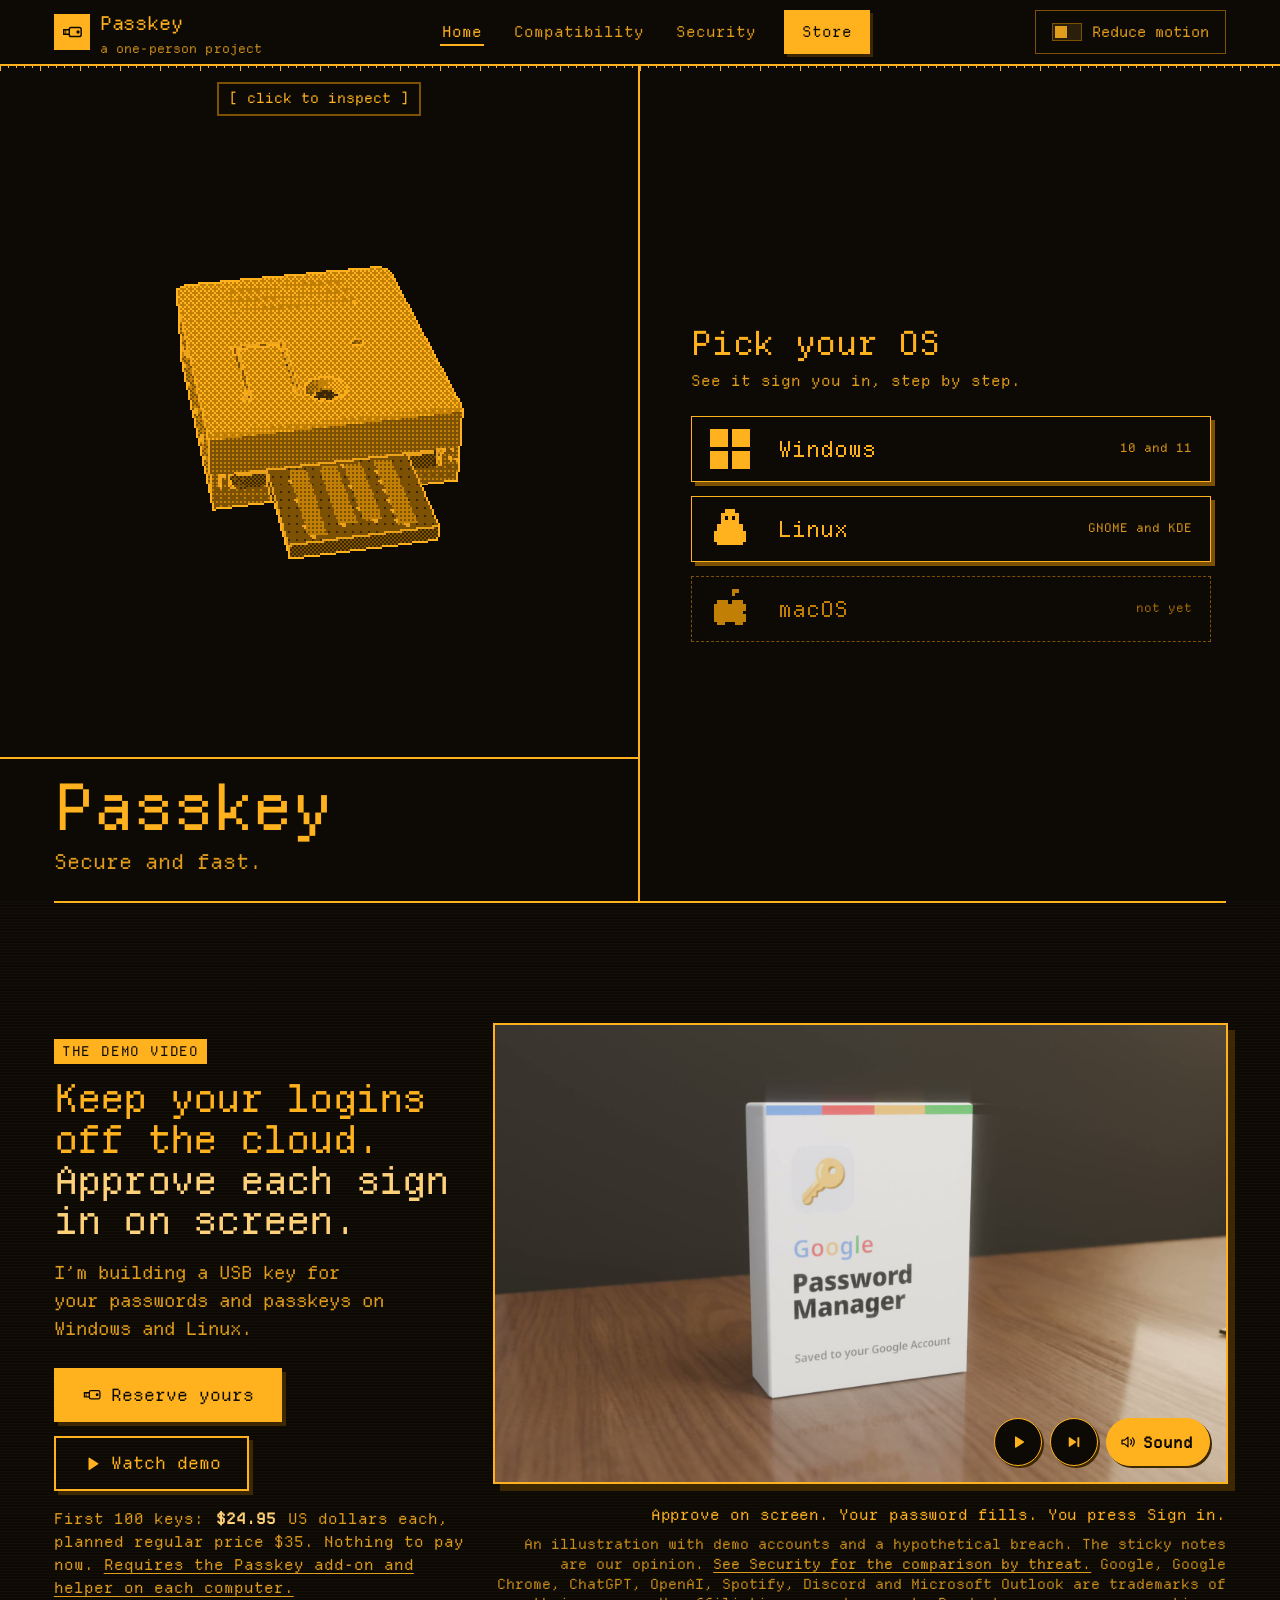
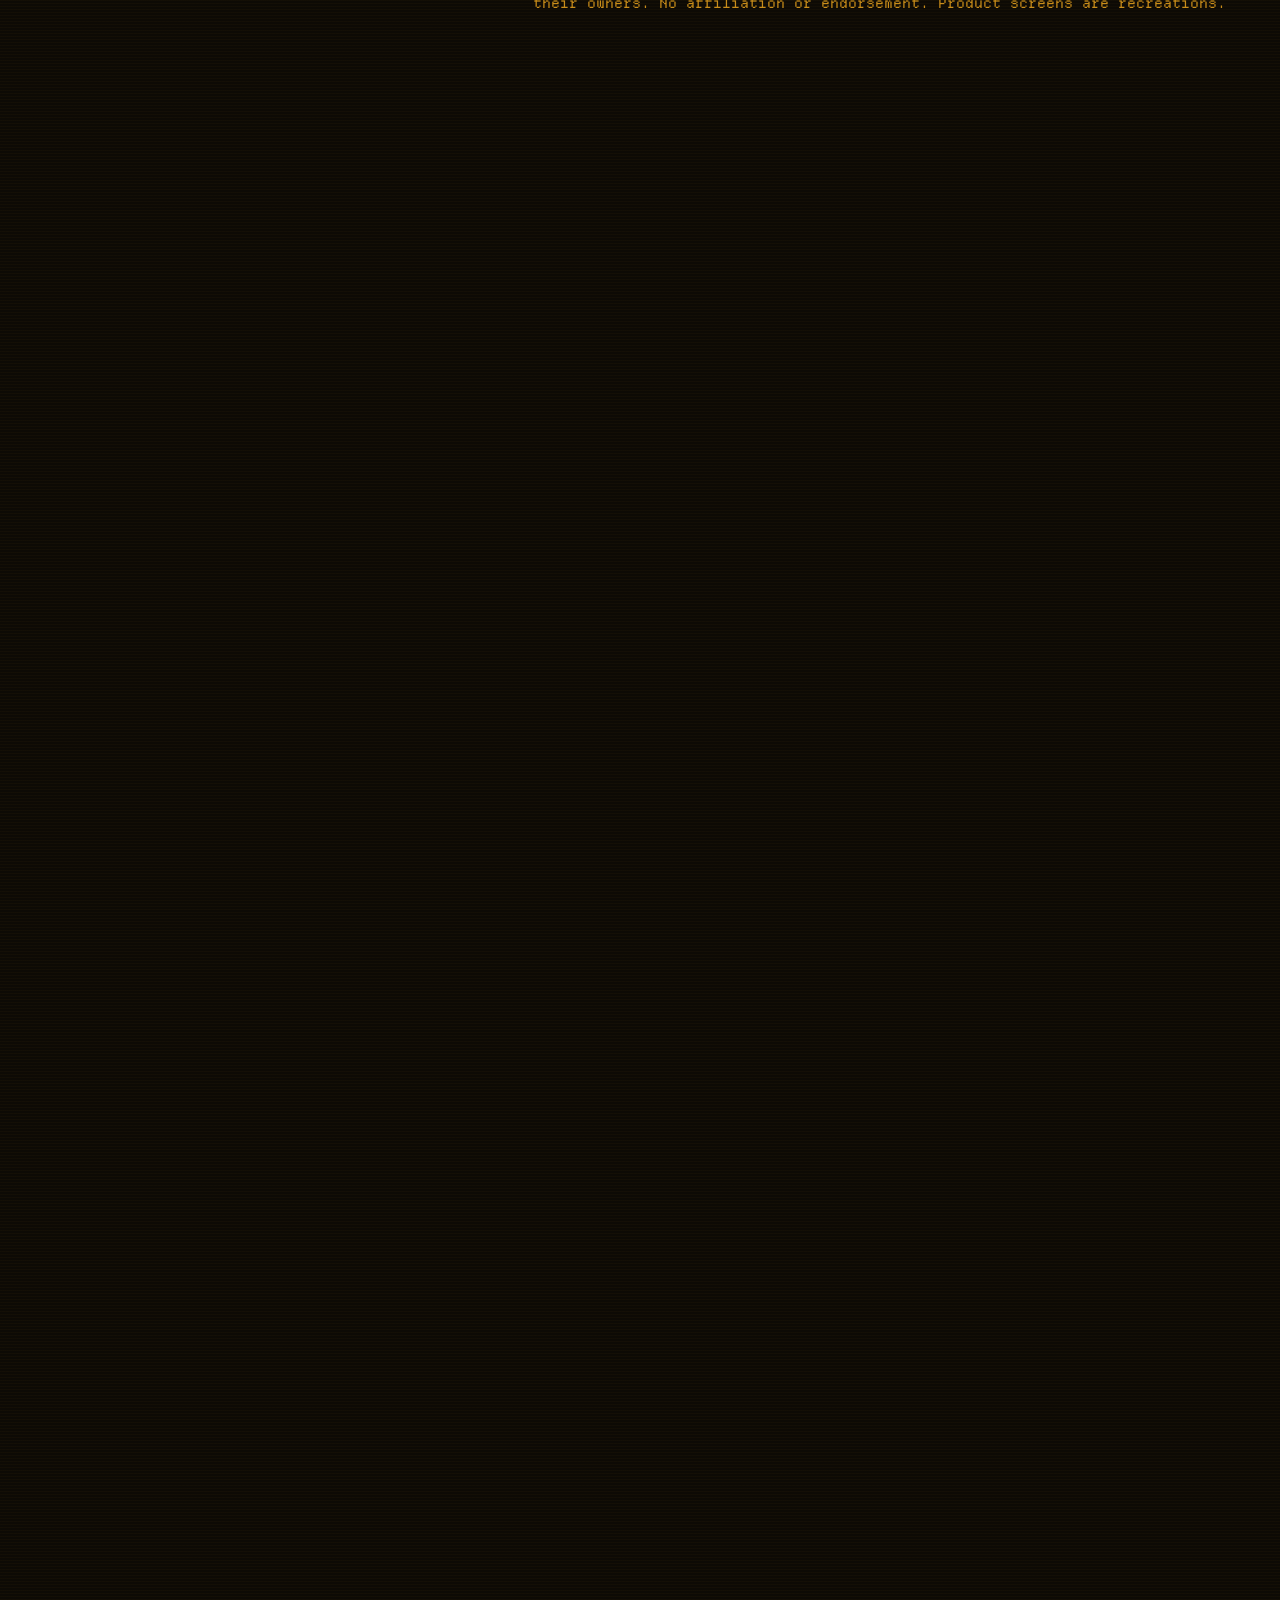
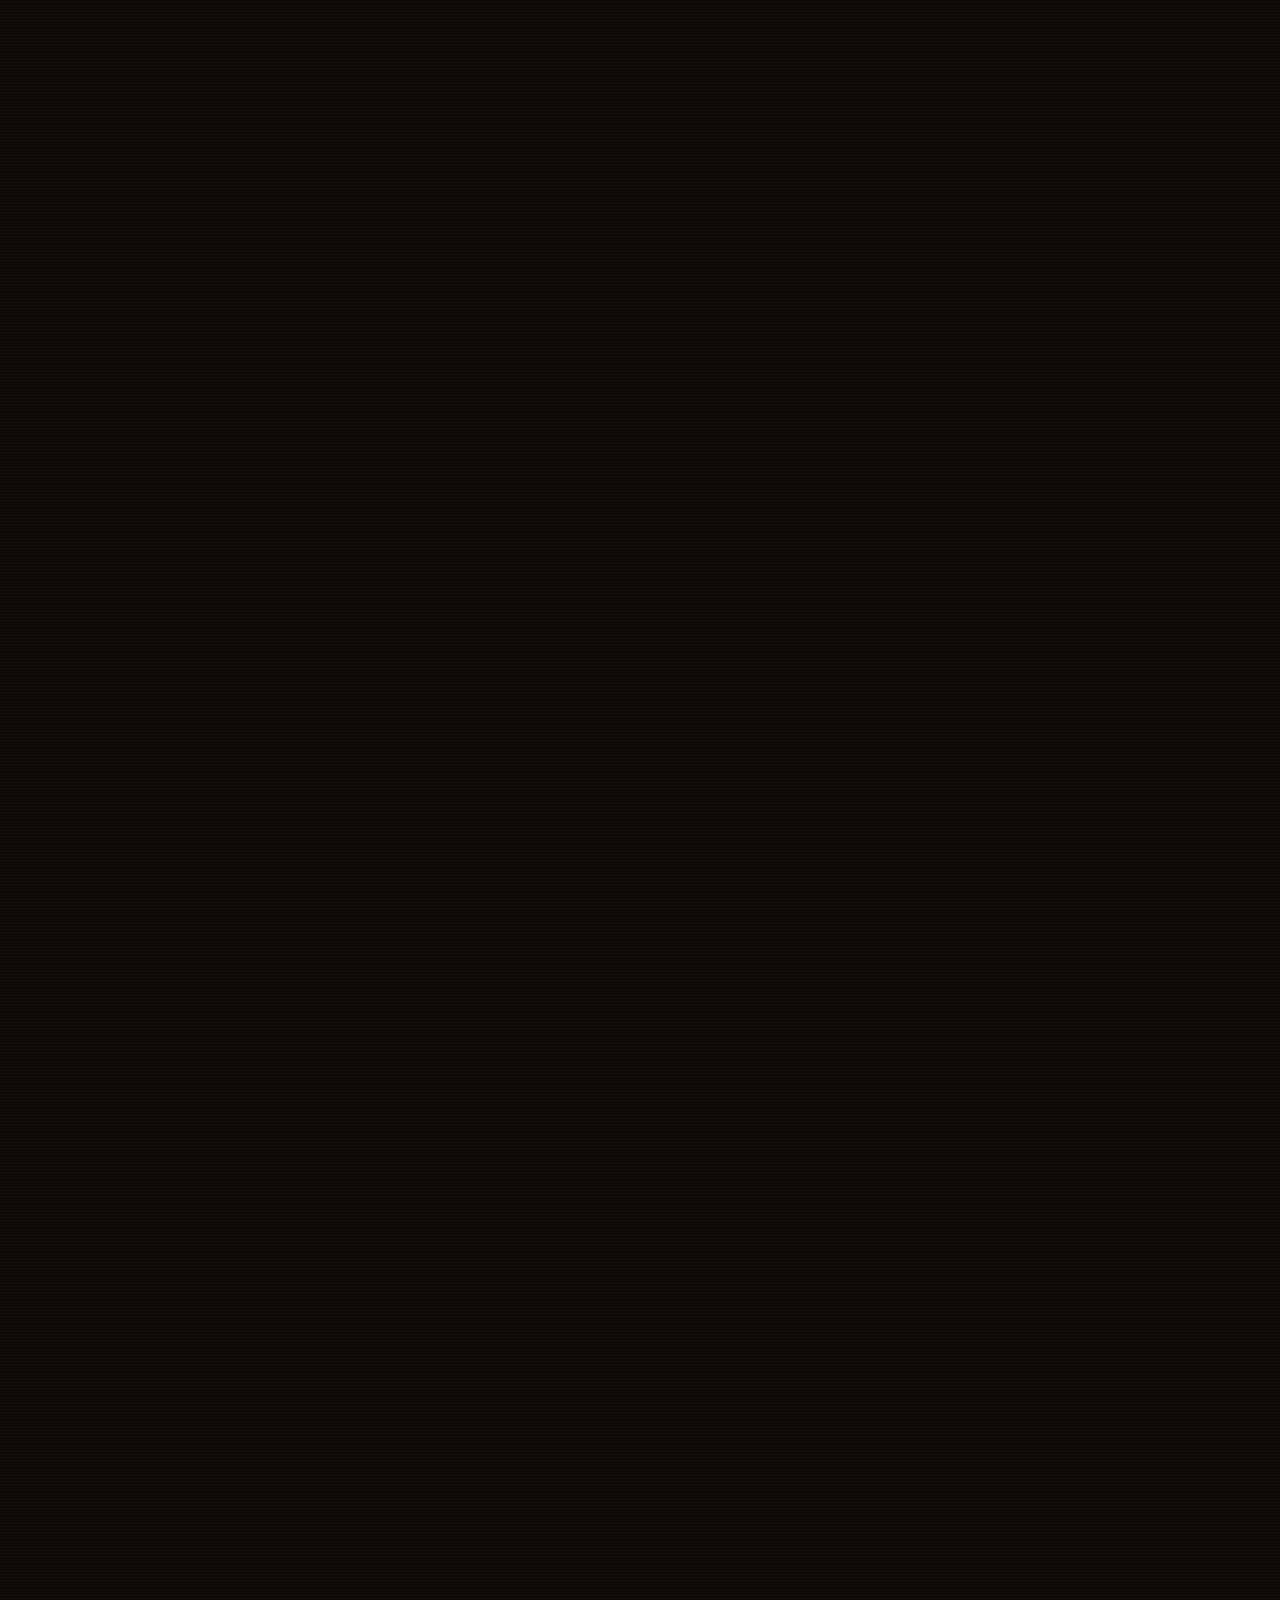
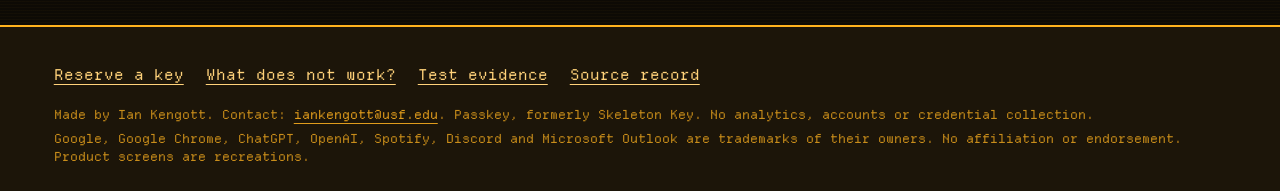
==== commit 330997dc: "Publish the Passkey pixel redesign and Store page" ====
--- a/index.html
+++ b/index.html
@@ -1,5 +1,5 @@
 <!doctype html>
-<html lang="en"><head><meta charset="utf-8"><meta name="viewport" content="width=device-width,initial-scale=1"><meta name="color-scheme" content="dark"><meta http-equiv="Content-Security-Policy" content="default-src 'none'; img-src 'self' data:; media-src 'self'; style-src 'self'; script-src 'self' 'sha256-K+O1txUB6O7WjNJvDoZT+GB6vWOy8glFQMW9ptlmsxk='; connect-src 'none'; base-uri 'none'; form-action 'none'"><title>Passkey | USB login assistant for Windows and Linux</title><meta name="description" content="Reserve a planned USB login key for Windows and Linux. First 100: $24.95, nothing to pay now. Approve each sign in on screen, and Passkey fills the password or signs the passkey."><link rel="canonical" href="https://iankengott.github.io/passkey-site/"><meta name="robots" content="index,follow,max-image-preview:large"><meta property="og:type" content="website"><meta property="og:site_name" content="Passkey"><meta property="og:title" content="Passkey | USB login assistant for Windows and Linux"><meta property="og:description" content="Reserve a planned USB login key for Windows and Linux. First 100: $24.95, nothing to pay now. Approve each sign in on screen, and Passkey fills the password or signs the passkey."><meta property="og:url" content="https://iankengott.github.io/passkey-site/"><meta property="og:image" content="https://iankengott.github.io/passkey-site/assets/video/poster-full-poised.jpg"><meta property="og:image:width" content="1920"><meta property="og:image:height" content="1200"><meta property="og:image:alt" content="Still from the Passkey demo video: a small USB key waits beside the USB port of a desktop PC"><meta name="twitter:card" content="summary_large_image"><meta name="twitter:title" content="Passkey | USB login assistant for Windows and Linux"><meta name="twitter:description" content="Reserve a planned USB login key for Windows and Linux. First 100: $24.95, nothing to pay now. Approve each sign in on screen, and Passkey fills the password or signs the passkey."><meta name="twitter:image" content="https://iankengott.github.io/passkey-site/assets/video/poster-full-poised.jpg"><meta name="twitter:image:alt" content="Still from the Passkey demo video: a small USB key waits beside the USB port of a desktop PC"><script type="application/ld+json">{"@context":"https://schema.org","@type":"WebSite","name":"Passkey","alternateName":"Skeleton Key","url":"https://iankengott.github.io/passkey-site/","description":"Reserve a planned USB login key for Windows and Linux. First 100: $24.95, nothing to pay now. Approve each sign in on screen, and Passkey fills the password or signs the passkey."}</script><link rel="icon" type="image/svg+xml" href="assets/favicon.svg?v=1"><link rel="icon" type="image/png" sizes="32x32" href="assets/favicon-32.png?v=1"><link rel="shortcut icon" href="favicon.ico?v=1"><link rel="apple-touch-icon" sizes="180x180" href="assets/apple-touch-icon.png"><meta name="theme-color" content="#0a0a0c"><link rel="stylesheet" href="assets/site.css"><link rel="stylesheet" href="assets/data.css"><script src="assets/site.js" defer></script></head><body>
+<html lang="en"><head><meta charset="utf-8"><meta name="viewport" content="width=device-width,initial-scale=1"><meta name="color-scheme" content="dark"><meta http-equiv="Content-Security-Policy" content="default-src 'none'; img-src 'self' data:; media-src 'self'; font-src 'self'; style-src 'self'; script-src 'self' 'sha256-K+O1txUB6O7WjNJvDoZT+GB6vWOy8glFQMW9ptlmsxk='; connect-src 'none'; base-uri 'none'; form-action 'none'"><title>Passkey | USB login assistant for Windows and Linux</title><meta name="description" content="Reserve a planned USB login key for Windows and Linux. First 100: $24.95, nothing to pay now. Approve each sign in on screen, and Passkey fills the password or signs the passkey."><link rel="canonical" href="https://iankengott.github.io/passkey-site/"><meta name="robots" content="index,follow,max-image-preview:large"><meta property="og:type" content="website"><meta property="og:site_name" content="Passkey"><meta property="og:title" content="Passkey | USB login assistant for Windows and Linux"><meta property="og:description" content="Reserve a planned USB login key for Windows and Linux. First 100: $24.95, nothing to pay now. Approve each sign in on screen, and Passkey fills the password or signs the passkey."><meta property="og:url" content="https://iankengott.github.io/passkey-site/"><meta property="og:image" content="https://iankengott.github.io/passkey-site/assets/video/poster-full-poised.jpg"><meta property="og:image:width" content="1920"><meta property="og:image:height" content="1200"><meta property="og:image:alt" content="Still from the Passkey demo video: a small USB key waits beside the USB port of a desktop PC"><meta name="twitter:card" content="summary_large_image"><meta name="twitter:title" content="Passkey | USB login assistant for Windows and Linux"><meta name="twitter:description" content="Reserve a planned USB login key for Windows and Linux. First 100: $24.95, nothing to pay now. Approve each sign in on screen, and Passkey fills the password or signs the passkey."><meta name="twitter:image" content="https://iankengott.github.io/passkey-site/assets/video/poster-full-poised.jpg"><meta name="twitter:image:alt" content="Still from the Passkey demo video: a small USB key waits beside the USB port of a desktop PC"><script type="application/ld+json">{"@context":"https://schema.org","@type":"WebSite","name":"Passkey","alternateName":"Skeleton Key","url":"https://iankengott.github.io/passkey-site/","description":"Reserve a planned USB login key for Windows and Linux. First 100: $24.95, nothing to pay now. Approve each sign in on screen, and Passkey fills the password or signs the passkey."}</script><link rel="icon" type="image/svg+xml" href="assets/favicon.svg?v=1"><link rel="icon" type="image/png" sizes="32x32" href="assets/favicon-32.png?v=1"><link rel="shortcut icon" href="favicon.ico?v=1"><link rel="apple-touch-icon" sizes="180x180" href="assets/apple-touch-icon.png"><meta name="theme-color" content="#0d0a05"><link rel="stylesheet" href="assets/site.css"><link rel="stylesheet" href="assets/data.css"><script src="assets/site.js" defer></script><script src="assets/pixel.js" defer></script></head><body>
 <svg class="sprite" aria-hidden="true" focusable="false"><defs>
 <symbol id="i-win" viewBox="0 0 24 24"><path fill="currentColor" d="M3 5.2 10.6 4v7.4H3zm8.6-1.3L21 2.5v8.9h-9.4zM3 12.6h7.6V20L3 18.8zm8.6 0H21v8.9l-9.4-1.4z"/></symbol>
 <symbol id="i-linux" viewBox="0 0 24 24"><g fill="none" stroke="currentColor" stroke-width="1.6" stroke-linejoin="round"><path d="M12 2.8c-2.3 0-3.6 1.9-3.6 4.3 0 1.6-.6 2.7-1.7 4.2-1.3 1.8-2.3 3.9-2.1 6.1.1 1.2.8 2.4 2.4 3 1.6.6 3 .9 5 .9s3.4-.3 5-.9c1.6-.6 2.3-1.8 2.4-3 .2-2.2-.8-4.3-2.1-6.1-1.1-1.5-1.7-2.6-1.7-4.2 0-2.4-1.3-4.3-3.6-4.3z"/><path d="M9.5 12.5c0 3 1 6 2.5 6s2.5-3 2.5-6"/></g><circle cx="10.5" cy="7" r=".9" fill="currentColor"/><circle cx="13.5" cy="7" r=".9" fill="currentColor"/><path fill="currentColor" d="M10.6 9h2.8L12 10.6z"/></symbol>
@@ -30,10 +30,52 @@
 <symbol id="i-mail" viewBox="0 0 24 24"><g fill="none" stroke="currentColor" stroke-width="1.7" stroke-linejoin="round"><rect x="3" y="5.5" width="18" height="13" rx="2"/><path d="m3.8 7 8.2 6.2L20.2 7"/></g></symbol>
 <symbol id="i-dots" viewBox="0 0 24 24"><g fill="currentColor"><circle cx="5" cy="12" r="1.9"/><circle cx="12" cy="12" r="1.9"/><circle cx="19" cy="12" r="1.9"/></g></symbol>
 </defs></svg><a class="skip" href="#main">Skip to content</a>
-<header class="top"><div class="top-in"><a class="brand" href="index.html"><span class="brand-mark" aria-hidden="true">P/</span><span class="brand-word">Passkey<small>Concept 01</small></span></a><nav aria-label="Main"><a href="index.html" aria-current="page">Experience</a><a href="compatibility.html">Compatibility</a><a href="security.html">Security</a><a class="nav-buy" href="index.html#buy">Reserve</a></nav><div class="motion js-only"><button id="motion" type="button" aria-pressed="false" aria-describedby="motion-note"><span class="switch" aria-hidden="true"></span><span>Reduce motion</span></button><span id="motion-note" class="motion-note" hidden>Already reduced by your system setting.</span></div></div></header>
+<header class="top"><div class="top-in"><a class="brand" href="index.html"><span class="brand-mark" aria-hidden="true"><svg class="ico" aria-hidden="true" focusable="false"><use href="#i-key"/></svg></span><span class="brand-word">Passkey<small>a one-person project</small></span></a><nav aria-label="Main"><a href="index.html" aria-current="page">Home</a><a href="compatibility.html">Compatibility</a><a href="security.html">Security</a><a class="nav-buy" href="store.html">Store</a></nav><div class="motion js-only"><button id="motion" type="button" aria-pressed="false" aria-describedby="motion-note"><span class="switch" aria-hidden="true"></span><span>Reduce motion</span></button><span id="motion-note" class="motion-note" hidden>Already reduced by your system setting.</span></div></div></header>
 <main id="main">
-<section class="hero" aria-labelledby="hero-title">
- <div class="hero-copy"><h1 id="hero-title">Keep your logins off the cloud. <span class="gold">Approve each sign in on screen.</span></h1><p class="lead">A small USB key holds your passwords and passkeys for Windows and Linux.</p>
+<section class="px-hero" id="px-hero" aria-labelledby="px-title" data-os="windows">
+ <canvas id="px-canvas" aria-hidden="true"></canvas>
+ <div class="px-grid">
+  <div class="px-model-col">
+   <div class="px-slot" id="px-model">
+    <img class="px-still" loading="lazy" src="assets/px-key-still.png" width="718" height="686" alt="A pixel render of the Passkey key: a small printed case on a board with a USB-A plug edge">
+    <button type="button" id="px-inspect" class="px-inspect" aria-expanded="false" aria-label="Inspect the key and see its main parts"><span class="px-hint">[ click to inspect ]</span></button>
+    <div id="px-labels" class="px-labels" hidden aria-hidden="true"><svg id="px-leaders" class="px-leaders"></svg></div>
+    <button type="button" id="px-close" class="px-close" hidden>Close ✕ <small>Esc</small></button>
+    <p class="px-note">Board and part colours as in the maker’s photos. The case colour is not decided; the case is a provisional design, not printed yet.</p>
+   </div>
+   <div class="px-name"><h1 id="px-title">Passkey</h1><p>Secure and fast.</p></div>
+  </div>
+  <div class="px-pick" id="px-pick">
+   <h2 id="px-pick-title">Pick your OS</h2>
+   <p class="px-sub">See it sign you in, step by step.</p>
+   <div class="px-os" role="group" aria-labelledby="px-pick-title">
+    <button type="button" id="px-os-windows"><svg viewBox="0 0 11 11" aria-hidden="true"><path fill="currentColor" d="M0 0h5v5H0zM6 0h5v5H6zM0 6h5v5H0zM6 6h5v5H6z"/></svg><span>Windows</span><small>10 and 11</small></button>
+    <button type="button" id="px-os-linux"><svg viewBox="0 0 11 11" aria-hidden="true"><path fill="currentColor" d="M4 0h3v1h1v3h1v2h1v3H9v1H2V9H1V6h1V4h1V1h1zM4 2v1h1V2zm2 0v1h1V2z"/></svg><span>Linux</span><small>GNOME and KDE</small></button>
+    <button type="button" id="px-os-mac" disabled><svg viewBox="0 0 11 11" aria-hidden="true"><path fill="currentColor" d="M6 0h2v1H7v1H6zM2 3h3v1h1V3h3v1h1v2H9v1h1v2H9v1H7V9H4v1H2V9H1V4h1z"/></svg><span>macOS</span><small>not yet</small></button>
+   </div>
+   <noscript><p class="px-sub">With JavaScript on, this shows the sign in story step by step. The demo video below shows it too.</p></noscript>
+  </div>
+ </div>
+ <div class="px-story" id="px-story" hidden>
+  <div class="px-text">
+   <p id="px-say" class="px-say" tabindex="-1" aria-live="polite"></p>
+   <p id="px-say-sub" class="px-say-sub"></p>
+   <div class="px-ctl"><button type="button" id="px-restart">Restart</button><button type="button" id="px-exit">Exit ✕ <small>Esc</small></button></div>
+  </div>
+  <div class="px-slot" id="px-scene"><img class="px-still" loading="lazy" src="assets/px-pc-still.png" width="1008" height="844" alt="A pixel render of a PC on a desk with the key beside it">
+   <button type="button" id="px-inset" class="px-inset" hidden><span>Close-up of the key and the USB port. Click to plug it in.</span></button></div>
+ </div>
+ <svg id="px-gesture" class="px-gesture" aria-hidden="true"></svg>
+ <button type="button" id="px-plug" class="px-plug" hidden><span>Plug in the key</span></button>
+ <div id="px-screen" class="px-screen" hidden>
+  <div class="px-bar px-winbar"><i class="px-start"></i><span class="px-search">Search</span><i></i><i></i><i></i><span class="px-clock">9:41</span></div>
+  <div class="px-bar px-gnomebar"><span>Activities</span><span class="px-clock">Mon 9:41</span><span>▮▮ ◖</span></div>
+  <div id="px-desk" class="px-desk"></div>
+  <div id="px-window" class="px-win" hidden></div>
+ </div>
+</section>
+<section class="hero" id="demo" aria-labelledby="hero-title">
+ <div class="hero-copy"><span class="demo-tag">The demo video</span><h2 id="hero-title">Keep your logins off the cloud. <span class="h1-2"><span class="hl">Approve each sign in on screen.</span></span></h2><p class="lead">I’m building a USB key for your passwords and passkeys on Windows and Linux.</p>
   <div class="hero-act"><a class="cta primary buy-cta" id="hero-buy" href="#buy"><svg class="ico sm" aria-hidden="true" focusable="false"><use href="#i-key"/></svg><span>Reserve yours</span></a><button type="button" id="start" class="cta ghost-cta js-only" aria-controls="product"><svg class="ico sm" aria-hidden="true" focusable="false"><use href="#i-play"/></svg><span>Watch demo</span></button></div>
   <p class="hero-offer">First 100 keys: <b>$24.95</b> US dollars each, planned regular price $35. Nothing to pay now. <a id="hero-setup" href="compatibility.html#setup">Requires the Passkey add-on and helper on each computer.</a></p></div>
  <div class="product" id="product" data-state="intro" data-video="{&quot;main&quot;:{&quot;dur&quot;:22.4,&quot;caps&quot;:[],&quot;src&quot;:{&quot;1920&quot;:&quot;assets/video/passkey-v1-full-main-1920.mp4&quot;,&quot;960&quot;:&quot;assets/video/passkey-v1-full-main-960.mp4&quot;}},&quot;cont&quot;:{&quot;dur&quot;:17.6,&quot;caps&quot;:[],&quot;src&quot;:{&quot;1920&quot;:&quot;assets/video/passkey-v1-full-continue-1920.mp4&quot;,&quot;960&quot;:&quot;assets/video/passkey-v1-full-continue-960.mp4&quot;}},&quot;anchor&quot;:{&quot;key_tip&quot;:[0.64685,0.49671,0.2093],&quot;key_centre&quot;:[0.55509,0.5618,0.1927],&quot;key_rear&quot;:[0.46074,0.63095,0.1782],&quot;port&quot;:[0.6972,0.45971,0.2197]},&quot;posters&quot;:{&quot;start&quot;:&quot;assets/video/poster-full-start.jpg&quot;,&quot;poised&quot;:&quot;assets/video/poster-full-poised.jpg&quot;,&quot;signed&quot;:&quot;assets/video/poster-full-signed.jpg&quot;}}">
@@ -46,7 +88,7 @@
   </figure>
   <p class="vsteps">Approve on screen. Your password fills. You press Sign in.</p>
   <p class="vnext" id="v-next"><a href="#buy">Reserve yours. $24.95 for the first 100.</a></p>
-  <p class="vnote">An illustration with demo accounts and a hypothetical breach. The sticky notes are our opinion. <a id="vnote-threats" href="security.html#threats">See Security for the comparison by threat.</a> Google, ChatGPT, OpenAI and Spotify are trademarks of their owners. No affiliation or endorsement. Product screens are recreations.</p>
+  <p class="vnote">An illustration with demo accounts and a hypothetical breach. The sticky notes are our opinion. <a id="vnote-threats" href="security.html#threats">See Security for the comparison by threat.</a> Google, Google Chrome, ChatGPT, OpenAI, Spotify, Discord and Microsoft Outlook are trademarks of their owners. No affiliation or endorsement. Product screens are recreations.</p>
   <p class="sr-only" id="hero-desc">A short video with music and no narration. On a wooden desk, a Google Password Manager box autofills a demo login, then a labelled hypothetical breach fills the screen with alerts, and a sticky note reads: Insecure, stores info off device. A security key goes to the Spotify login page, which has no security key option, and its note reads: Slow and inconsistent. The Passkey key then stops just short of a PC&#x27;s USB port and waits. Take control plugs it in: the camera pans past several computers as each gets a key, the on-screen prompt is approved, the password fills and the site&#x27;s own Sign in button is pressed. The key is unplugged and a note reads: It just works. Demo accounts only; product screens are recreations.</p>
   <p class="sr-only" id="hero-status" role="status"></p>
  </div>
@@ -55,7 +97,7 @@
 <section id="position" class="reveal band" aria-labelledby="pos-title">
  <div class="band-row"><div><p class="eyebrow">Where it sits</p><h2 id="pos-title">No cloud vault to breach.</h2></div><div class="carousel-ctl js-only"><button type="button" class="icon-btn" data-car="prev" aria-label="Previous curve"><svg class="ico sm" aria-hidden="true" focusable="false"><use href="#i-back"/></svg></button><button type="button" class="icon-btn" data-car="next" aria-label="Next curve"><svg class="ico sm" aria-hidden="true" focusable="false"><use href="#i-arrow"/></svg></button></div></div>
  <p class="pos-claim">No cloud vault to breach and no cloud account to take over. One step below passkeys, because the key has no PIN and the prompt is shown on the computer.</p>
- <div class="carousel curves" data-carousel aria-roledescription="carousel" aria-label="Security and ease of use"><ul class="track one" tabindex="0" aria-label="Curves. Use the left and right arrow keys."><li class="slide curve-slide" data-label="Security"><figure class="curve" aria-labelledby="cv-security"><figcaption><strong id="cv-security">Security</strong><span>How hard it is to steal your logins</span></figcaption><div class="curve-box"><div class="cm cm-security-gpm cm-gpm a-start"><button type="button" class="cm-label" aria-expanded="false" aria-controls="why-security" data-name="Google Password Manager" data-reason="Passwords sync through your Google account. A vendor breach or a taken-over account can reach them, and a password can still be typed into a fake page."><svg class="ico xs" aria-hidden="true" focusable="false"><use href="#i-cloud"/></svg><span>Google Password Manager</span></button><i class="cm-lead" aria-hidden="true"></i><i class="cm-dot" aria-hidden="true"></i></div><div class="cm cm-security-ours cm-ours a-mid"><button type="button" class="cm-label" aria-expanded="false" aria-controls="why-security" data-name="This key" data-reason="Nothing syncs and there is no cloud account to take over. It sits below passkeys because the key has no PIN, the prompt is shown on the computer, and a saved password still reaches the site."><svg class="ico xs" aria-hidden="true" focusable="false"><use href="#i-key"/></svg><span>This key</span></button><i class="cm-lead" aria-hidden="true"></i><i class="cm-dot" aria-hidden="true"></i></div><div class="cm cm-security-pk cm-pk a-end"><button type="button" class="cm-label" aria-expanded="false" aria-controls="why-security" data-name="Passkeys" data-reason="The site gets a one-time signature, never a reusable password, so a lookalike page gets nothing it can use again. A hardware passkey also needs a touch and usually a PIN."><svg class="ico xs" aria-hidden="true" focusable="false"><use href="#i-sign"/></svg><span>Passkeys</span></button><i class="cm-lead" aria-hidden="true"></i><i class="cm-dot" aria-hidden="true"></i></div><svg class="curve-svg" viewBox="0 0 1000 300" preserveAspectRatio="none" aria-hidden="true" focusable="false"><defs><linearGradient id="cg-security" x1="0" y1="0" x2="0" y2="1"><stop offset="0" stop-color="#e0aa3e" stop-opacity=".34"/><stop offset="1" stop-color="#e0aa3e" stop-opacity="0"/></linearGradient></defs><path class="curve-fill" d="M0 272.8 L10 272.2 L20 271.5 L30 270.7 L40 269.8 L50 268.8 L60 267.6 L70 266.2 L80 264.7 L90 262.9 L100 260.9 L110 258.7 L120 256.3 L130 253.5 L140 250.5 L150 247.2 L160 243.5 L170 239.5 L180 235.2 L190 230.5 L200 225.4 L210 220.0 L220 214.2 L230 208.0 L240 201.5 L250 194.6 L260 187.4 L270 179.9 L280 172.1 L290 164.1 L300 155.9 L310 147.5 L320 139.0 L330 130.4 L340 121.9 L350 113.4 L360 105.0 L370 96.8 L380 88.9 L390 81.3 L400 74.1 L410 67.4 L420 61.2 L430 55.5 L440 50.5 L450 46.2 L460 42.6 L470 39.7 L480 37.7 L490 36.4 L500 36.0 L510 36.4 L520 37.7 L530 39.7 L540 42.6 L550 46.2 L560 50.5 L570 55.5 L580 61.2 L590 67.4 L600 74.1 L610 81.3 L620 88.9 L630 96.8 L640 105.0 L650 113.4 L660 121.9 L670 130.4 L680 139.0 L690 147.5 L700 155.9 L710 164.1 L720 172.1 L730 179.9 L740 187.4 L750 194.6 L760 201.5 L770 208.0 L780 214.2 L790 220.0 L800 225.4 L810 230.5 L820 235.2 L830 239.5 L840 243.5 L850 247.2 L860 250.5 L870 253.5 L880 256.3 L890 258.7 L900 260.9 L910 262.9 L920 264.7 L930 266.2 L940 267.6 L950 268.8 L960 269.8 L970 270.7 L980 271.5 L990 272.2 L1000 272.8 L1000 276 L0 276 Z" fill="url(#cg-security)"/><path class="curve-line" d="M0 272.8 L10 272.2 L20 271.5 L30 270.7 L40 269.8 L50 268.8 L60 267.6 L70 266.2 L80 264.7 L90 262.9 L100 260.9 L110 258.7 L120 256.3 L130 253.5 L140 250.5 L150 247.2 L160 243.5 L170 239.5 L180 235.2 L190 230.5 L200 225.4 L210 220.0 L220 214.2 L230 208.0 L240 201.5 L250 194.6 L260 187.4 L270 179.9 L280 172.1 L290 164.1 L300 155.9 L310 147.5 L320 139.0 L330 130.4 L340 121.9 L350 113.4 L360 105.0 L370 96.8 L380 88.9 L390 81.3 L400 74.1 L410 67.4 L420 61.2 L430 55.5 L440 50.5 L450 46.2 L460 42.6 L470 39.7 L480 37.7 L490 36.4 L500 36.0 L510 36.4 L520 37.7 L530 39.7 L540 42.6 L550 46.2 L560 50.5 L570 55.5 L580 61.2 L590 67.4 L600 74.1 L610 81.3 L620 88.9 L630 96.8 L640 105.0 L650 113.4 L660 121.9 L670 130.4 L680 139.0 L690 147.5 L700 155.9 L710 164.1 L720 172.1 L730 179.9 L740 187.4 L750 194.6 L760 201.5 L770 208.0 L780 214.2 L790 220.0 L800 225.4 L810 230.5 L820 235.2 L830 239.5 L840 243.5 L850 247.2 L860 250.5 L870 253.5 L880 256.3 L890 258.7 L900 260.9 L910 262.9 L920 264.7 L930 266.2 L940 267.6 L950 268.8 L960 269.8 L970 270.7 L980 271.5 L990 272.2 L1000 272.8" vector-effect="non-scaling-stroke"/><path class="curve-base" d="M0 276.5 H1000" vector-effect="non-scaling-stroke"/></svg></div><div class="curve-axis" aria-hidden="true"><span>Less secure</span><span>More secure<svg class="ico xs" aria-hidden="true" focusable="false"><use href="#i-arrow"/></svg></span></div><p class="sr">Order shown, from less secure to more secure: Google Password Manager, This key, Passkeys.</p><p class="curve-why js-only" id="why-security" aria-live="polite"><strong>Why here?</strong> <span>Select a name to see the reason for its place.</span></p><noscript><ul class="curve-ns"><li><strong>Google Password Manager.</strong> Passwords sync through your Google account. A vendor breach or a taken-over account can reach them, and a password can still be typed into a fake page.</li><li><strong>This key.</strong> Nothing syncs and there is no cloud account to take over. It sits below passkeys because the key has no PIN, the prompt is shown on the computer, and a saved password still reaches the site.</li><li><strong>Passkeys.</strong> The site gets a one-time signature, never a reusable password, so a lookalike page gets nothing it can use again. A hardware passkey also needs a touch and usually a PIN.</li></ul></noscript><p class="curve-note">Illustrative positioning, not measured data.</p></figure></li><li class="slide curve-slide" data-label="Ease of use"><figure class="curve" aria-labelledby="cv-ease"><figcaption><strong id="cv-ease">Ease of use</strong><span>How little effort it takes to sign in</span></figcaption><div class="curve-box"><div class="cm cm-ease-pk cm-pk a-start"><button type="button" class="cm-label" aria-expanded="false" aria-controls="why-ease" data-name="Passkeys" data-reason="Quick where a site supports them, with a screen lock, PIN or touch each time. Many sites still need a password."><svg class="ico xs" aria-hidden="true" focusable="false"><use href="#i-sign"/></svg><span>Passkeys</span></button><i class="cm-lead" aria-hidden="true"></i><i class="cm-dot" aria-hidden="true"></i></div><div class="cm cm-ease-ours cm-ours a-mid"><button type="button" class="cm-label" aria-expanded="false" aria-controls="why-ease" data-name="This key" data-reason="One click on the on-screen prompt fills a password or signs a passkey. The add-on and helper must be installed on each computer, and phones are not supported."><svg class="ico xs" aria-hidden="true" focusable="false"><use href="#i-key"/></svg><span>This key</span></button><i class="cm-lead" aria-hidden="true"></i><i class="cm-dot" aria-hidden="true"></i></div><div class="cm cm-ease-gpm cm-gpm a-end"><button type="button" class="cm-label" aria-expanded="false" aria-controls="why-ease" data-name="Google Password Manager" data-reason="Built into Chrome and Android. Autofill with one click on every device where you are signed in."><svg class="ico xs" aria-hidden="true" focusable="false"><use href="#i-cloud"/></svg><span>Google Password Manager</span></button><i class="cm-lead" aria-hidden="true"></i><i class="cm-dot" aria-hidden="true"></i></div><svg class="curve-svg" viewBox="0 0 1000 300" preserveAspectRatio="none" aria-hidden="true" focusable="false"><defs><linearGradient id="cg-ease" x1="0" y1="0" x2="0" y2="1"><stop offset="0" stop-color="#e0aa3e" stop-opacity=".34"/><stop offset="1" stop-color="#e0aa3e" stop-opacity="0"/></linearGradient></defs><path class="curve-fill" d="M0 272.8 L10 272.2 L20 271.5 L30 270.7 L40 269.8 L50 268.8 L60 267.6 L70 266.2 L80 264.7 L90 262.9 L100 260.9 L110 258.7 L120 256.3 L130 253.5 L140 250.5 L150 247.2 L160 243.5 L170 239.5 L180 235.2 L190 230.5 L200 225.4 L210 220.0 L220 214.2 L230 208.0 L240 201.5 L250 194.6 L260 187.4 L270 179.9 L280 172.1 L290 164.1 L300 155.9 L310 147.5 L320 139.0 L330 130.4 L340 121.9 L350 113.4 L360 105.0 L370 96.8 L380 88.9 L390 81.3 L400 74.1 L410 67.4 L420 61.2 L430 55.5 L440 50.5 L450 46.2 L460 42.6 L470 39.7 L480 37.7 L490 36.4 L500 36.0 L510 36.4 L520 37.7 L530 39.7 L540 42.6 L550 46.2 L560 50.5 L570 55.5 L580 61.2 L590 67.4 L600 74.1 L610 81.3 L620 88.9 L630 96.8 L640 105.0 L650 113.4 L660 121.9 L670 130.4 L680 139.0 L690 147.5 L700 155.9 L710 164.1 L720 172.1 L730 179.9 L740 187.4 L750 194.6 L760 201.5 L770 208.0 L780 214.2 L790 220.0 L800 225.4 L810 230.5 L820 235.2 L830 239.5 L840 243.5 L850 247.2 L860 250.5 L870 253.5 L880 256.3 L890 258.7 L900 260.9 L910 262.9 L920 264.7 L930 266.2 L940 267.6 L950 268.8 L960 269.8 L970 270.7 L980 271.5 L990 272.2 L1000 272.8 L1000 276 L0 276 Z" fill="url(#cg-ease)"/><path class="curve-line" d="M0 272.8 L10 272.2 L20 271.5 L30 270.7 L40 269.8 L50 268.8 L60 267.6 L70 266.2 L80 264.7 L90 262.9 L100 260.9 L110 258.7 L120 256.3 L130 253.5 L140 250.5 L150 247.2 L160 243.5 L170 239.5 L180 235.2 L190 230.5 L200 225.4 L210 220.0 L220 214.2 L230 208.0 L240 201.5 L250 194.6 L260 187.4 L270 179.9 L280 172.1 L290 164.1 L300 155.9 L310 147.5 L320 139.0 L330 130.4 L340 121.9 L350 113.4 L360 105.0 L370 96.8 L380 88.9 L390 81.3 L400 74.1 L410 67.4 L420 61.2 L430 55.5 L440 50.5 L450 46.2 L460 42.6 L470 39.7 L480 37.7 L490 36.4 L500 36.0 L510 36.4 L520 37.7 L530 39.7 L540 42.6 L550 46.2 L560 50.5 L570 55.5 L580 61.2 L590 67.4 L600 74.1 L610 81.3 L620 88.9 L630 96.8 L640 105.0 L650 113.4 L660 121.9 L670 130.4 L680 139.0 L690 147.5 L700 155.9 L710 164.1 L720 172.1 L730 179.9 L740 187.4 L750 194.6 L760 201.5 L770 208.0 L780 214.2 L790 220.0 L800 225.4 L810 230.5 L820 235.2 L830 239.5 L840 243.5 L850 247.2 L860 250.5 L870 253.5 L880 256.3 L890 258.7 L900 260.9 L910 262.9 L920 264.7 L930 266.2 L940 267.6 L950 268.8 L960 269.8 L970 270.7 L980 271.5 L990 272.2 L1000 272.8" vector-effect="non-scaling-stroke"/><path class="curve-base" d="M0 276.5 H1000" vector-effect="non-scaling-stroke"/></svg></div><div class="curve-axis" aria-hidden="true"><span>More effort</span><span>Less effort<svg class="ico xs" aria-hidden="true" focusable="false"><use href="#i-arrow"/></svg></span></div><p class="sr">Order shown, from more effort to less effort: Passkeys, This key, Google Password Manager.</p><p class="curve-why js-only" id="why-ease" aria-live="polite"><strong>Why here?</strong> <span>Select a name to see the reason for its place.</span></p><noscript><ul class="curve-ns"><li><strong>Passkeys.</strong> Quick where a site supports them, with a screen lock, PIN or touch each time. Many sites still need a password.</li><li><strong>This key.</strong> One click on the on-screen prompt fills a password or signs a passkey. The add-on and helper must be installed on each computer, and phones are not supported.</li><li><strong>Google Password Manager.</strong> Built into Chrome and Android. Autofill with one click on every device where you are signed in.</li></ul></noscript><p class="curve-note">Illustrative positioning, not measured data.</p></figure></li></ul><div class="car-dots labeled js-only" role="group" aria-label="Choose a curve"></div></div>
+ <div class="carousel curves" data-carousel aria-roledescription="carousel" aria-label="Security and ease of use"><ul class="track one" tabindex="0" aria-label="Curves. Use the left and right arrow keys."><li class="slide curve-slide" data-label="Security"><figure class="curve" aria-labelledby="cv-security"><figcaption><strong id="cv-security">Security</strong><span>How hard it is to steal your logins</span></figcaption><div class="curve-box"><div class="cm cm-security-gpm cm-gpm a-start"><button type="button" class="cm-label" aria-expanded="false" aria-controls="why-security" data-name="Google Password Manager" data-reason="Passwords sync through your Google account. A vendor breach or a taken-over account can reach them, and a password can still be typed into a fake page."><svg class="ico xs" aria-hidden="true" focusable="false"><use href="#i-cloud"/></svg><span>Google Password Manager</span></button><i class="cm-lead" aria-hidden="true"></i><i class="cm-dot" aria-hidden="true"></i></div><div class="cm cm-security-ours cm-ours a-mid"><button type="button" class="cm-label" aria-expanded="false" aria-controls="why-security" data-name="This key" data-reason="Nothing syncs and there is no cloud account to take over. It sits below passkeys because the key has no PIN, the prompt is shown on the computer, and a saved password still reaches the site."><svg class="ico xs" aria-hidden="true" focusable="false"><use href="#i-key"/></svg><span>This key</span></button><i class="cm-lead" aria-hidden="true"></i><i class="cm-dot" aria-hidden="true"></i></div><div class="cm cm-security-pk cm-pk a-end"><button type="button" class="cm-label" aria-expanded="false" aria-controls="why-security" data-name="Passkeys" data-reason="The site gets a one-time signature, never a reusable password, so a lookalike page gets nothing it can use again. A hardware passkey also needs a touch and usually a PIN."><svg class="ico xs" aria-hidden="true" focusable="false"><use href="#i-sign"/></svg><span>Passkeys</span></button><i class="cm-lead" aria-hidden="true"></i><i class="cm-dot" aria-hidden="true"></i></div><svg class="curve-svg" viewBox="0 0 1000 300" preserveAspectRatio="none" aria-hidden="true" focusable="false"><defs><linearGradient id="cg-security" x1="0" y1="0" x2="0" y2="1"><stop offset="0" stop-color="#ffb21e" stop-opacity=".4"/><stop offset="1" stop-color="#ffb21e" stop-opacity=".03"/></linearGradient></defs><path class="curve-fill" d="M0 272.8 L10 272.2 L20 271.5 L30 270.7 L40 269.8 L50 268.8 L60 267.6 L70 266.2 L80 264.7 L90 262.9 L100 260.9 L110 258.7 L120 256.3 L130 253.5 L140 250.5 L150 247.2 L160 243.5 L170 239.5 L180 235.2 L190 230.5 L200 225.4 L210 220.0 L220 214.2 L230 208.0 L240 201.5 L250 194.6 L260 187.4 L270 179.9 L280 172.1 L290 164.1 L300 155.9 L310 147.5 L320 139.0 L330 130.4 L340 121.9 L350 113.4 L360 105.0 L370 96.8 L380 88.9 L390 81.3 L400 74.1 L410 67.4 L420 61.2 L430 55.5 L440 50.5 L450 46.2 L460 42.6 L470 39.7 L480 37.7 L490 36.4 L500 36.0 L510 36.4 L520 37.7 L530 39.7 L540 42.6 L550 46.2 L560 50.5 L570 55.5 L580 61.2 L590 67.4 L600 74.1 L610 81.3 L620 88.9 L630 96.8 L640 105.0 L650 113.4 L660 121.9 L670 130.4 L680 139.0 L690 147.5 L700 155.9 L710 164.1 L720 172.1 L730 179.9 L740 187.4 L750 194.6 L760 201.5 L770 208.0 L780 214.2 L790 220.0 L800 225.4 L810 230.5 L820 235.2 L830 239.5 L840 243.5 L850 247.2 L860 250.5 L870 253.5 L880 256.3 L890 258.7 L900 260.9 L910 262.9 L920 264.7 L930 266.2 L940 267.6 L950 268.8 L960 269.8 L970 270.7 L980 271.5 L990 272.2 L1000 272.8 L1000 276 L0 276 Z" fill="url(#cg-security)"/><path class="curve-line" d="M0 272.8 L10 272.2 L20 271.5 L30 270.7 L40 269.8 L50 268.8 L60 267.6 L70 266.2 L80 264.7 L90 262.9 L100 260.9 L110 258.7 L120 256.3 L130 253.5 L140 250.5 L150 247.2 L160 243.5 L170 239.5 L180 235.2 L190 230.5 L200 225.4 L210 220.0 L220 214.2 L230 208.0 L240 201.5 L250 194.6 L260 187.4 L270 179.9 L280 172.1 L290 164.1 L300 155.9 L310 147.5 L320 139.0 L330 130.4 L340 121.9 L350 113.4 L360 105.0 L370 96.8 L380 88.9 L390 81.3 L400 74.1 L410 67.4 L420 61.2 L430 55.5 L440 50.5 L450 46.2 L460 42.6 L470 39.7 L480 37.7 L490 36.4 L500 36.0 L510 36.4 L520 37.7 L530 39.7 L540 42.6 L550 46.2 L560 50.5 L570 55.5 L580 61.2 L590 67.4 L600 74.1 L610 81.3 L620 88.9 L630 96.8 L640 105.0 L650 113.4 L660 121.9 L670 130.4 L680 139.0 L690 147.5 L700 155.9 L710 164.1 L720 172.1 L730 179.9 L740 187.4 L750 194.6 L760 201.5 L770 208.0 L780 214.2 L790 220.0 L800 225.4 L810 230.5 L820 235.2 L830 239.5 L840 243.5 L850 247.2 L860 250.5 L870 253.5 L880 256.3 L890 258.7 L900 260.9 L910 262.9 L920 264.7 L930 266.2 L940 267.6 L950 268.8 L960 269.8 L970 270.7 L980 271.5 L990 272.2 L1000 272.8" vector-effect="non-scaling-stroke"/><path class="curve-base" d="M0 276.5 H1000" vector-effect="non-scaling-stroke"/></svg></div><div class="curve-axis" aria-hidden="true"><span>Less secure</span><span>More secure<svg class="ico xs" aria-hidden="true" focusable="false"><use href="#i-arrow"/></svg></span></div><p class="sr">Order shown, from less secure to more secure: Google Password Manager, This key, Passkeys.</p><p class="curve-why js-only" id="why-security" aria-live="polite"><strong>Why here?</strong> <span>Select a name to see the reason for its place.</span></p><noscript><ul class="curve-ns"><li><strong>Google Password Manager.</strong> Passwords sync through your Google account. A vendor breach or a taken-over account can reach them, and a password can still be typed into a fake page.</li><li><strong>This key.</strong> Nothing syncs and there is no cloud account to take over. It sits below passkeys because the key has no PIN, the prompt is shown on the computer, and a saved password still reaches the site.</li><li><strong>Passkeys.</strong> The site gets a one-time signature, never a reusable password, so a lookalike page gets nothing it can use again. A hardware passkey also needs a touch and usually a PIN.</li></ul></noscript><p class="curve-note">Illustrative positioning, not measured data.</p></figure></li><li class="slide curve-slide" data-label="Ease of use"><figure class="curve" aria-labelledby="cv-ease"><figcaption><strong id="cv-ease">Ease of use</strong><span>How little effort it takes to sign in</span></figcaption><div class="curve-box"><div class="cm cm-ease-pk cm-pk a-start"><button type="button" class="cm-label" aria-expanded="false" aria-controls="why-ease" data-name="Passkeys" data-reason="Quick where a site supports them, with a screen lock, PIN or touch each time. Many sites still need a password."><svg class="ico xs" aria-hidden="true" focusable="false"><use href="#i-sign"/></svg><span>Passkeys</span></button><i class="cm-lead" aria-hidden="true"></i><i class="cm-dot" aria-hidden="true"></i></div><div class="cm cm-ease-ours cm-ours a-mid"><button type="button" class="cm-label" aria-expanded="false" aria-controls="why-ease" data-name="This key" data-reason="One click on the on-screen prompt fills a password or signs a passkey. The add-on and helper must be installed on each computer, and phones are not supported."><svg class="ico xs" aria-hidden="true" focusable="false"><use href="#i-key"/></svg><span>This key</span></button><i class="cm-lead" aria-hidden="true"></i><i class="cm-dot" aria-hidden="true"></i></div><div class="cm cm-ease-gpm cm-gpm a-end"><button type="button" class="cm-label" aria-expanded="false" aria-controls="why-ease" data-name="Google Password Manager" data-reason="Built into Chrome and Android. Autofill with one click on every device where you are signed in."><svg class="ico xs" aria-hidden="true" focusable="false"><use href="#i-cloud"/></svg><span>Google Password Manager</span></button><i class="cm-lead" aria-hidden="true"></i><i class="cm-dot" aria-hidden="true"></i></div><svg class="curve-svg" viewBox="0 0 1000 300" preserveAspectRatio="none" aria-hidden="true" focusable="false"><defs><linearGradient id="cg-ease" x1="0" y1="0" x2="0" y2="1"><stop offset="0" stop-color="#ffb21e" stop-opacity=".4"/><stop offset="1" stop-color="#ffb21e" stop-opacity=".03"/></linearGradient></defs><path class="curve-fill" d="M0 272.8 L10 272.2 L20 271.5 L30 270.7 L40 269.8 L50 268.8 L60 267.6 L70 266.2 L80 264.7 L90 262.9 L100 260.9 L110 258.7 L120 256.3 L130 253.5 L140 250.5 L150 247.2 L160 243.5 L170 239.5 L180 235.2 L190 230.5 L200 225.4 L210 220.0 L220 214.2 L230 208.0 L240 201.5 L250 194.6 L260 187.4 L270 179.9 L280 172.1 L290 164.1 L300 155.9 L310 147.5 L320 139.0 L330 130.4 L340 121.9 L350 113.4 L360 105.0 L370 96.8 L380 88.9 L390 81.3 L400 74.1 L410 67.4 L420 61.2 L430 55.5 L440 50.5 L450 46.2 L460 42.6 L470 39.7 L480 37.7 L490 36.4 L500 36.0 L510 36.4 L520 37.7 L530 39.7 L540 42.6 L550 46.2 L560 50.5 L570 55.5 L580 61.2 L590 67.4 L600 74.1 L610 81.3 L620 88.9 L630 96.8 L640 105.0 L650 113.4 L660 121.9 L670 130.4 L680 139.0 L690 147.5 L700 155.9 L710 164.1 L720 172.1 L730 179.9 L740 187.4 L750 194.6 L760 201.5 L770 208.0 L780 214.2 L790 220.0 L800 225.4 L810 230.5 L820 235.2 L830 239.5 L840 243.5 L850 247.2 L860 250.5 L870 253.5 L880 256.3 L890 258.7 L900 260.9 L910 262.9 L920 264.7 L930 266.2 L940 267.6 L950 268.8 L960 269.8 L970 270.7 L980 271.5 L990 272.2 L1000 272.8 L1000 276 L0 276 Z" fill="url(#cg-ease)"/><path class="curve-line" d="M0 272.8 L10 272.2 L20 271.5 L30 270.7 L40 269.8 L50 268.8 L60 267.6 L70 266.2 L80 264.7 L90 262.9 L100 260.9 L110 258.7 L120 256.3 L130 253.5 L140 250.5 L150 247.2 L160 243.5 L170 239.5 L180 235.2 L190 230.5 L200 225.4 L210 220.0 L220 214.2 L230 208.0 L240 201.5 L250 194.6 L260 187.4 L270 179.9 L280 172.1 L290 164.1 L300 155.9 L310 147.5 L320 139.0 L330 130.4 L340 121.9 L350 113.4 L360 105.0 L370 96.8 L380 88.9 L390 81.3 L400 74.1 L410 67.4 L420 61.2 L430 55.5 L440 50.5 L450 46.2 L460 42.6 L470 39.7 L480 37.7 L490 36.4 L500 36.0 L510 36.4 L520 37.7 L530 39.7 L540 42.6 L550 46.2 L560 50.5 L570 55.5 L580 61.2 L590 67.4 L600 74.1 L610 81.3 L620 88.9 L630 96.8 L640 105.0 L650 113.4 L660 121.9 L670 130.4 L680 139.0 L690 147.5 L700 155.9 L710 164.1 L720 172.1 L730 179.9 L740 187.4 L750 194.6 L760 201.5 L770 208.0 L780 214.2 L790 220.0 L800 225.4 L810 230.5 L820 235.2 L830 239.5 L840 243.5 L850 247.2 L860 250.5 L870 253.5 L880 256.3 L890 258.7 L900 260.9 L910 262.9 L920 264.7 L930 266.2 L940 267.6 L950 268.8 L960 269.8 L970 270.7 L980 271.5 L990 272.2 L1000 272.8" vector-effect="non-scaling-stroke"/><path class="curve-base" d="M0 276.5 H1000" vector-effect="non-scaling-stroke"/></svg></div><div class="curve-axis" aria-hidden="true"><span>More effort</span><span>Less effort<svg class="ico xs" aria-hidden="true" focusable="false"><use href="#i-arrow"/></svg></span></div><p class="sr">Order shown, from more effort to less effort: Passkeys, This key, Google Password Manager.</p><p class="curve-why js-only" id="why-ease" aria-live="polite"><strong>Why here?</strong> <span>Select a name to see the reason for its place.</span></p><noscript><ul class="curve-ns"><li><strong>Passkeys.</strong> Quick where a site supports them, with a screen lock, PIN or touch each time. Many sites still need a password.</li><li><strong>This key.</strong> One click on the on-screen prompt fills a password or signs a passkey. The add-on and helper must be installed on each computer, and phones are not supported.</li><li><strong>Google Password Manager.</strong> Built into Chrome and Android. Autofill with one click on every device where you are signed in.</li></ul></noscript><p class="curve-note">Illustrative positioning, not measured data.</p></figure></li></ul><div class="car-dots labeled js-only" role="group" aria-label="Choose a curve"></div></div>
  <p class="pos-more"><a class="more" href="security.html#threats">See it threat by threat <svg class="ico sm" aria-hidden="true" focusable="false"><use href="#i-arrow"/></svg></a></p>
 </section>
 <section id="features" class="reveal band" aria-labelledby="feat-title">
@@ -68,7 +110,17 @@
    <p class="g-label yes"><svg class="ico sm" aria-hidden="true" focusable="false"><use href="#i-shield"/></svg>Tested in software on</p><ul class="pills yes"><li><svg class="ico sm" aria-hidden="true" focusable="false"><use href="#i-win"/></svg>Windows 11</li><li><svg class="ico sm" aria-hidden="true" focusable="false"><use href="#i-linux"/></svg>Debian 13 GNOME</li><li><svg class="ico sm" aria-hidden="true" focusable="false"><use href="#i-linux"/></svg>NixOS KDE</li><li><svg class="ico sm" aria-hidden="true" focusable="false"><use href="#i-chrome"/></svg>Chrome</li><li><svg class="ico sm" aria-hidden="true" focusable="false"><use href="#i-firefox"/></svg>Firefox</li></ul>
    <p class="g-label no"><svg class="ico sm" aria-hidden="true" focusable="false"><use href="#i-pin"/></svg>Not for</p><ul class="pills no"><li><svg class="ico sm" aria-hidden="true" focusable="false"><use href="#i-apple"/></svg>macOS and iPhone</li><li><svg class="ico sm" aria-hidden="true" focusable="false"><use href="#i-phone"/></svg>Android</li><li><svg class="ico sm" aria-hidden="true" focusable="false"><use href="#i-pin"/></svg>Sites that need a PIN</li><li><svg class="ico sm" aria-hidden="true" focusable="false"><use href="#i-disk"/></svg>Disk unlock</li></ul>
    <a class="more" href="compatibility.html#works">What works and what does not <svg class="ico sm" aria-hidden="true" focusable="false"><use href="#i-arrow"/></svg></a></article>
-  <article class="glance-card stat"><p class="eyebrow">Evidence</p><div class="stat-row"><svg class="donut mini" viewBox="0 0 128 128" role="img" aria-label="64 Repeatable, 41 Tested, 19 Not tested"><circle class="ring" cx="64" cy="64" r="52"/><circle class="dseg dseg-0" cx="64" cy="64" r="52"/><circle class="dseg dseg-1" cx="64" cy="64" r="52"/><circle class="dseg dseg-2" cx="64" cy="64" r="52"/><text x="64" y="62" text-anchor="middle" class="d-num">124</text><text x="64" y="80" text-anchor="middle" class="d-lbl">CASES</text></svg><div><p class="big-stat"><b data-count="124">124</b> test cases</p><p class="mini"><span class="nw">64 Repeatable</span> · <span class="nw">41 Tested</span> · <span class="nw">19 Not tested</span> · <span class="nw">all in software,</span> <span class="nw">none on hardware</span></p></div></div><a class="more" href="security.html#evidence">See the evidence <svg class="ico sm" aria-hidden="true" focusable="false"><use href="#i-arrow"/></svg></a></article>
+  <article class="glance-card stat"><p class="eyebrow">Evidence</p><div class="stat-row"><svg class="donut mini" viewBox="0 0 128 128" role="img" aria-label="80 Repeatable, 56 Tested, 29 Not tested"><circle class="ring" cx="64" cy="64" r="52"/><circle class="dseg dseg-0" cx="64" cy="64" r="52"/><circle class="dseg dseg-1" cx="64" cy="64" r="52"/><circle class="dseg dseg-2" cx="64" cy="64" r="52"/><text x="64" y="62" text-anchor="middle" class="d-num">165</text><text x="64" y="80" text-anchor="middle" class="d-lbl">CASES</text></svg><div><p class="big-stat"><b data-count="165">165</b> test cases</p><p class="mini"><span class="nw">80 Repeatable</span> · <span class="nw">56 Tested</span> · <span class="nw">29 Not tested</span> · <span class="nw">all in software,</span> <span class="nw">none on hardware</span></p></div></div><a class="more" href="security.html#evidence">See the evidence <svg class="ico sm" aria-hidden="true" focusable="false"><use href="#i-arrow"/></svg></a></article>
+ </div>
+</section>
+<section id="bench" class="reveal band" aria-labelledby="bench-title">
+ <div class="band-row"><div><p class="eyebrow">From my workbench</p><h2 id="bench-title">What I’m working on.</h2></div></div>
+ <p class="bench-lead">I’m one person building this. So far it all runs in software: on my PC, in virtual machines and on a simulated board. A board is on its way; nothing is flashed yet.</p>
+ <p class="swipe" aria-hidden="true"><svg class="ico sm" aria-hidden="true" focusable="false"><use href="#i-arrow"/></svg>Swipe for the checklist</p><div class="bench">
+  <article class="log-card" aria-labelledby="log-title"><h3 id="log-title">Dev log</h3><ol class="log"><li><time datetime="2026-11-24">24 Nov</time><p>Firmware 0.9: deleting a saved password now needs a press. Signed demo release v0.4 is out.</p></li><li><time datetime="2026-11-22">22 Nov</time><p>One installer for Linux and Windows, on a small read-only drive the key shows.</p></li><li><time datetime="2026-11-19">19 Nov</time><p>Signed firmware updates. The key refuses an update without a valid signature.</p></li><li><time datetime="2026-11-17">17 Nov</time><p>Press-only Linux login, if you opt in: empty password, then a press on the board.</p></li><li><time datetime="2026-11-15">15 Nov</time><p>Demo firmware for the Raspberry Pi Pico 2 and Waveshare RP2350-One, in a simulator.</p></li></ol></article>
+  <article class="state-card" aria-labelledby="state-title"><h3 id="state-title">Works in simulation</h3><ul class="state done"><li>Demo firmware 0.9 for the Pico 2 and RP2350-One</li><li>Approve on screen, then press the board’s button</li><li>Setup drive with one installer</li><li>Signed updates and releases</li><li>Press-only Linux login, opt in</li></ul>
+   <h3>Waits for a real board</h3><ul class="state todo"><li>Flashing the first board</li><li>Real USB, button and light timing</li><li>A real Windows PC and everyday sites</li><li>Printing and fitting the case</li></ul>
+   <p class="rel"><a href="https://github.com/iankengott/passkey-releases/releases">Signed demo releases on GitHub</a> <span>Demo software for a board most people don’t have yet.</span></p></article>
  </div>
 </section>
 <section id="buy" class="reveal band buy" aria-labelledby="buy-title">
@@ -91,4 +143,4 @@
   </article>
  </div>
 </section></main>
-<footer><div class="foot-in"><nav aria-label="Footer"><a href="index.html#buy">Reserve a key</a><a href="compatibility.html#works">What does not work?</a><a href="security.html#evidence">Test evidence</a><a href="assets/sources.json">Source record</a></nav><p class="foot-made">Made by Ian Kengott. Contact: <a href="mailto:iankengott@usf.edu">iankengott@usf.edu</a>. <span class="fine">Passkey, formerly Skeleton Key. No analytics, accounts or credential collection.</span></p><p class="foot-legal">Google, ChatGPT, OpenAI and Spotify are trademarks of their owners. No affiliation or endorsement. Product screens are recreations.</p></div></footer></body></html>+<footer><div class="foot-in"><nav aria-label="Footer"><a href="store.html">Reserve a key</a><a href="compatibility.html#works">What does not work?</a><a href="security.html#evidence">Test evidence</a><a href="assets/sources.json">Source record</a></nav><p class="foot-made">Made by Ian Kengott. Contact: <a href="mailto:iankengott@usf.edu">iankengott@usf.edu</a>. <span class="fine">Passkey, formerly Skeleton Key. No analytics, accounts or credential collection.</span></p><p class="foot-legal">Google, Google Chrome, ChatGPT, OpenAI, Spotify, Discord and Microsoft Outlook are trademarks of their owners. No affiliation or endorsement. Product screens are recreations.</p></div></footer></body></html>
--- a/assets/site.css
+++ b/assets/site.css
@@ -1,10 +1,11 @@
-/* Passkey concept site. Hand-written, offline. Black, neutral greys, gold hairlines. N28 hero, curves and sign-in at the end. */
-:root{color-scheme:dark;--bg:#000;--s1:#08080a;--s2:#0f0f11;--s3:#161619;--s4:#1f1f23;--line:#25252a;--line2:#3a3a41;--ctl:#6b6b75;--text:#f4f1ea;--muted:#b3b0a8;--soft:#8d8b85;--gold:#e0aa3e;--gold-hi:#f6cf72;--gold-lo:#9a7224;--hair:rgba(224,170,62,.30);--hair2:rgba(224,170,62,.14);--worse:#f08c70;--mono:ui-monospace,"SF Mono","Cascadia Mono","JetBrains Mono",Menlo,Consolas,monospace;--sans:system-ui,-apple-system,"Segoe UI",Roboto,"Noto Sans",sans-serif;--ease:cubic-bezier(.2,.7,.2,1);--spring:cubic-bezier(.34,1.4,.5,1);--fast:160ms;--mid:320ms;--slow:700ms;--gut:clamp(16px,4vw,48px);--max:1320px;font-family:var(--sans);font-size:17px;line-height:1.55;background:var(--bg);color:var(--text);-webkit-text-size-adjust:100%}
+/* Passkey site. Hand-written, offline. N38: an amber monochrome monitor. One amber hue in four shades on near-black, Departure Mono.
+   The older layers below keep their layout rules; colours come from the tokens on :root. The N38 layer at the end sets the look. */
+:root{color-scheme:dark;--paper:#0d0a05;--paper2:#1c1509;--paper3:#2a1f0b;--sheet:#140f07;--ink:#ffb21e;--ink2:#e09c1c;--ink3:#c98d1a;--pen:#ffd27a;--pen-lo:#a8741a;--red:#ffd27a;--fill:#ffb21e;--fill-hi:#ffd27a;--on-fill:#0d0a05;--tan:#5e420c;--a0:#3d2802;--a1:#7d5103;--a2:#c27f06;--a3:#ffb21e;--bg:var(--paper);--s1:var(--sheet);--s2:#17110a;--s3:var(--paper2);--s4:var(--paper3);--line:#4a3409;--line2:#7d5103;--ctl:#8a5f12;--text:var(--ink);--muted:var(--ink2);--soft:var(--ink3);--gold:var(--ink);--gold-hi:var(--pen);--gold-lo:var(--pen-lo);--hair:rgba(255,178,30,.35);--hair2:rgba(255,178,30,.18);--worse:var(--ink);--shadow:#3d2802;--mono:"Departure Mono",ui-monospace,"DejaVu Sans Mono",Menlo,Consolas,monospace;--sans:var(--mono);--hand:var(--mono);--ease:cubic-bezier(.2,.7,.2,1);--spring:cubic-bezier(.34,1.4,.5,1);--fast:160ms;--mid:320ms;--slow:700ms;--gut:clamp(16px,4vw,48px);--max:1320px;font-family:var(--sans);font-size:16px;line-height:1.55;background:var(--bg);color:var(--text);-webkit-text-size-adjust:100%}
 *,*::before,*::after{box-sizing:border-box}
 html{scroll-behavior:smooth;scroll-padding-top:84px}
 body{margin:0;background:var(--bg);overflow-x:hidden}
 a{color:var(--gold-hi);text-underline-offset:4px;text-decoration-thickness:1px;overflow-wrap:anywhere;transition:color var(--fast)}
-a:hover{color:#fff}
+a:hover{color:var(--ink)}
 h1,h2,h3,p,figure,ul,ol,dl{margin-top:0}
 h1{font-size:clamp(30px,3.15vw,56px);line-height:1.04;letter-spacing:-.035em;font-weight:620;margin-bottom:18px;text-wrap:balance}
 h2{font-size:clamp(25px,2.5vw,38px);line-height:1.12;letter-spacing:-.025em;font-weight:600;margin-bottom:14px;text-wrap:balance}
@@ -15,12 +16,12 @@
 .sprite{position:absolute;width:0;height:0;overflow:hidden}
 .ico{width:22px;height:22px;flex:none;vertical-align:middle;color:var(--gold)}
 .ico.sm{width:18px;height:18px}.ico.xs{width:14px;height:14px}.ico.big{width:34px;height:34px}
-.eyebrow,.prompt-tag,.reg-id,.url,.d-lbl{font-family:var(--mono)}
+.eyebrow,.reg-id,.d-lbl{font-family:var(--mono)}
 .eyebrow{display:flex;align-items:center;gap:10px;font-size:14px;letter-spacing:.06em;text-transform:uppercase;color:var(--gold);margin-bottom:12px}
 .lead{font-size:clamp(17px,1.35vw,20px);color:var(--muted);max-width:60ch;margin-bottom:0}
 .mini{font-size:14px;color:var(--muted)}
 :focus-visible{outline:2px solid var(--gold-hi);outline-offset:3px;border-radius:6px}
-.skip{position:fixed;z-index:50;top:8px;left:8px;padding:12px 16px;background:var(--gold);color:#000;border-radius:8px;transform:translateY(-200%)}
+.skip{position:fixed;z-index:50;top:8px;left:8px;padding:12px 16px;background:var(--fill);color:#000;border-radius:8px;transform:translateY(-200%)}
 .skip:focus{transform:none}
 .js-only{display:none!important}
 .enhanced .js-only{display:revert!important}
@@ -32,19 +33,19 @@
 button{font:inherit;color:inherit;cursor:pointer;min-height:44px;padding:9px 16px;border-radius:10px;border:1px solid var(--ctl);background:var(--s3);transition:transform var(--fast) var(--ease),background-color var(--fast),border-color var(--fast),color var(--fast),box-shadow var(--fast)}
 button:hover{border-color:var(--gold);background:var(--s4)}
 button:active{transform:scale(.96)}
-button.primary,button[aria-pressed=true],button[aria-selected=true]{background:var(--gold);border-color:var(--gold);color:#0a0700;font-weight:600}
-button.primary:hover,button[aria-pressed=true]:hover{background:var(--gold-hi);box-shadow:0 0 0 4px var(--hair2)}
+button.primary,button[aria-pressed=true],button[aria-selected=true]{background:var(--fill);border-color:var(--gold);color:var(--ink);font-weight:600}
+button.primary:hover,button[aria-pressed=true]:hover{background:var(--fill-hi);box-shadow:0 0 0 4px var(--hair2)}
 button:disabled{cursor:not-allowed;color:var(--soft);background:var(--s2);border-color:var(--ctl);box-shadow:none;transform:none}
 .ghost{background:transparent;border-color:var(--hair)}
 .icon-btn{display:inline-grid;place-items:center;width:44px;padding:0}
 
 .seg{display:flex;flex-wrap:wrap;gap:4px;padding:4px;border:1px solid var(--line);border-radius:12px;background:var(--s1)}
 .seg button{min-height:42px;padding:7px 14px;border-color:transparent;background:transparent;font-size:15px}
-.seg button[aria-pressed=true]{background:var(--gold);color:#0a0700}
+.seg button[aria-pressed=true]{background:var(--fill);color:var(--ink)}
 .seg .icon-btn{width:40px}
 
 /* Header */
-.top{position:sticky;top:0;z-index:20;background:rgba(0,0,0,.86);border-bottom:1px solid var(--line);backdrop-filter:saturate(1.2) blur(10px)}
+.top{position:sticky;top:0;z-index:20;background:var(--paper);border-bottom:1px solid var(--line);backdrop-filter:saturate(1.2) blur(10px)}
 .top::after{content:"";position:absolute;left:0;right:0;bottom:-1px;height:1px;background:linear-gradient(90deg,transparent,var(--gold),transparent);opacity:.55;transform-origin:left;animation:sweep 1.4s var(--ease) both}
 .top-in{max-width:var(--max);margin:auto;padding:10px var(--gut);display:flex;align-items:center;gap:20px}
 .brand{display:flex;align-items:center;gap:10px;color:var(--text);text-decoration:none;font-weight:650;font-size:20px;min-height:44px}
@@ -52,7 +53,7 @@
 .brand-word small{display:block;font:500 12px/1 var(--mono);letter-spacing:.12em;color:var(--soft);text-transform:uppercase;margin-top:3px}
 .top nav{display:flex;gap:4px;margin-left:auto;margin-right:auto}
 .top nav a{position:relative;display:flex;align-items:center;min-height:44px;padding:8px 14px;border-radius:8px;color:var(--muted);text-decoration:none;font-size:16px}
-.top nav a::after{content:"";position:absolute;left:14px;right:14px;bottom:6px;height:2px;background:var(--gold);transform:scaleX(0);transition:transform var(--mid) var(--ease)}
+.top nav a::after{content:"";position:absolute;left:14px;right:14px;bottom:6px;height:2px;background:var(--fill);transform:scaleX(0);transition:transform var(--mid) var(--ease)}
 .top nav a:hover{color:var(--text)}
 .top nav a:hover::after{transform:scaleX(.4)}
 .top nav a[aria-current]{color:var(--gold)}
@@ -63,7 +64,7 @@
 .switch{position:relative;width:30px;height:18px;border-radius:9px;background:var(--s4);border:1px solid var(--line2);transition:background-color var(--fast)}
 .switch::after{content:"";position:absolute;top:2px;left:2px;width:12px;height:12px;border-radius:50%;background:var(--muted);transition:transform var(--mid) var(--spring),background-color var(--fast)}
 #motion[aria-pressed=true] .switch{background:var(--gold-lo)}
-#motion[aria-pressed=true] .switch::after{transform:translateX(12px);background:var(--gold-hi)}
+#motion[aria-pressed=true] .switch::after{transform:translateX(12px);background:var(--fill-hi)}
 .motion-note{position:absolute;right:0;top:100%;margin-top:4px;font-size:13px;color:var(--muted);white-space:nowrap}
 
 /* Layout */
@@ -78,7 +79,7 @@
 .more:hover .ico{transform:translateX(4px)}
 .page-head{padding:44px 0 8px;max-width:900px}
 .card{position:relative;background:linear-gradient(180deg,var(--s2),var(--s1));border:1px solid var(--line);border-radius:16px;padding:24px;min-width:0;transition:transform var(--mid) var(--ease),border-color var(--mid),box-shadow var(--mid)}
-.card:hover{transform:translateY(-3px);border-color:var(--hair);box-shadow:0 18px 40px -24px rgba(224,170,62,.35)}
+.card:hover{transform:translateY(-3px);border-color:var(--hair);box-shadow:6px 6px 0 var(--shadow)}
 .card p{color:var(--muted)}
 .cards{display:grid;gap:18px}
 .two{grid-template-columns:repeat(2,minmax(0,1fr))}
@@ -102,57 +103,18 @@
 .hero-copy>*{animation:rise .8s var(--ease) both}
 .hero-copy>:nth-child(2){animation-delay:.08s}.hero-copy>:nth-child(3){animation-delay:.16s}
 
-
-.view{grid-area:1/1;position:relative;width:100%;transition:transform .6s var(--ease),opacity .45s var(--ease),visibility 0s linear .6s;transform-origin:50% 50%}
-.view:not(.is-active){opacity:0;visibility:hidden;transform:rotateY(75deg) scale(.86);pointer-events:none}
-
-.key{animation:keyin 1.1s .15s var(--ease) both,float 6s 1.3s ease-in-out infinite}
-
-/* Demo screen */
-.screen{grid-area:screen;display:flex;flex-direction:column;min-width:0;border:1px solid var(--line2);border-radius:20px;background:#0c0c0e;overflow:hidden;box-shadow:0 30px 60px -30px rgba(0,0,0,.9);animation:fade 1s .25s var(--ease) both}
-.screen-bar{display:flex;align-items:center;gap:10px;padding:10px 12px;border-bottom:1px solid var(--line);background:var(--s2)}
-.lights{display:flex;gap:6px}.lights i{width:10px;height:10px;border-radius:50%;background:#2c2c31}
-.url{display:flex;align-items:center;gap:6px;flex:1;min-width:0;padding:6px 10px;border-radius:8px;background:#000;color:var(--muted);font-size:14px;white-space:nowrap;overflow:hidden;text-overflow:ellipsis}
-
-.site{position:relative;flex:1;padding:16px 22px 10px;min-height:330px}
-.site-brand{font:600 15px var(--mono);color:var(--muted);letter-spacing:.04em;margin-bottom:8px}
-.site-brand span{color:var(--gold)}
-.site-title{font-size:26px;margin-bottom:12px}
-.field{position:relative;border:1px solid var(--ctl);border-radius:10px;padding:8px 12px;margin-bottom:10px;background:#050506;transition:border-color var(--mid),box-shadow var(--mid)}
-.field span{display:block;font-size:13px;color:var(--muted)}
-.field output{display:block;font:16px/1.6 var(--mono);overflow-wrap:anywhere;min-height:26px}
-.field-key{position:absolute;right:10px;top:50%;transform:translateY(-50%);display:grid;place-items:center;width:34px;height:34px;border-radius:8px;border:1px solid var(--hair)}
-.demo[data-state=review] .cred{border-color:var(--gold);box-shadow:0 0 0 4px var(--hair2)}
-.demo .cred.filled{animation:fillflash 1s var(--ease)}
-.demo[data-state=released] .cred output,.demo[data-state=complete] .cred output{color:var(--gold-hi)}
-.site-btn{width:100%;margin-top:4px;font-weight:600}
-.site-btn:not(:disabled){background:var(--text);color:#000;border-color:var(--text)}
-.site-btn:not(:disabled):hover{background:#fff}
-.prompt{position:absolute;left:14px;right:14px;top:84px;bottom:10px;display:flex;flex-direction:column;justify-content:center;z-index:4;padding:14px 16px;border:1px solid var(--gold);border-radius:14px;background:linear-gradient(180deg,#17130a,#0c0b08);box-shadow:0 24px 50px -16px #000,0 0 0 1px rgba(0,0,0,.6),0 0 40px -12px rgba(224,170,62,.45);animation:pop .5s .55s var(--spring) both}
-
-.prompt-tag{display:flex;align-items:center;gap:6px;font-size:13px;letter-spacing:.08em;color:var(--gold);margin-bottom:6px}
-.prompt-q{font-size:17px;font-weight:600;color:var(--text);margin-bottom:8px}
-.prompt dl{display:grid;grid-template-columns:auto 1fr;gap:2px 12px;font-size:14px;margin-bottom:10px}
-.prompt dt{color:var(--muted)}
-.prompt dd{margin:0}
-.prompt-actions{display:flex;gap:8px}
-.prompt-actions button{flex:1}
-.prompt-foot{font-size:13px;color:var(--muted);margin:8px 0 0}
-.screen-foot{border-top:1px solid var(--line);padding:10px 14px 12px;background:var(--s1)}
-#demo-status{min-height:46px;font-size:15px;color:var(--muted);margin-bottom:8px;padding-left:10px;border-left:2px solid var(--gold)}
-
 /* Route bar and flow */
 
 .node{display:flex;align-items:center;gap:10px;min-width:0}
-.node .ico{width:36px;height:36px;padding:7px;border:1px solid var(--hair);border-radius:10px;background:#000;transition:box-shadow var(--mid),border-color var(--mid)}
+.node .ico{width:36px;height:36px;padding:7px;border:1px solid var(--hair);border-radius:10px;background:var(--sheet);transition:box-shadow var(--mid),border-color var(--mid)}
 .node strong{display:block;font-size:15px}
 .node small{display:block;font-size:13px;color:var(--muted);line-height:1.3}
 
 .wire{position:relative;height:2px;background:repeating-linear-gradient(90deg,var(--line2) 0 8px,transparent 8px 14px);background-size:28px 2px;animation:wire 1.6s linear infinite}
-.wire::after{content:"";position:absolute;inset:0;background:var(--gold);transform:scaleX(0);transform-origin:left;transition:transform .5s var(--ease)}
-
-.pkt{position:absolute;top:50%;left:0;width:12px;height:12px;margin:-6px 0 0 -6px;border-radius:50%;background:var(--gold-hi);box-shadow:0 0 0 3px rgba(246,207,114,.25),0 0 16px var(--gold);opacity:0}
-.pkt.back{background:#000;border:2px solid var(--gold-hi)}
+.wire::after{content:"";position:absolute;inset:0;background:var(--fill);transform:scaleX(0);transform-origin:left;transition:transform .5s var(--ease)}
+
+.pkt{position:absolute;top:50%;left:0;width:12px;height:12px;margin:-6px 0 0 -6px;border-radius:50%;background:var(--fill-hi);box-shadow:0 0 0 3px rgba(255,196,30,.25),0 0 16px var(--gold);opacity:0}
+.pkt.back{background:var(--sheet);border:2px solid var(--gold-hi)}
 
 .flow{position:relative;padding-top:44px}
 
@@ -177,17 +139,17 @@
 .enhanced .slide:not(.on){opacity:.45;transform:scale(.96)}
 .slide article{height:100%;padding:24px;border:1px solid var(--line);border-radius:18px;background:linear-gradient(160deg,var(--s3),var(--s1) 60%);transition:border-color var(--mid),transform var(--mid) var(--ease)}
 .slide article:hover{border-color:var(--hair);transform:translateY(-3px)}
-.slide-ico{display:inline-grid;place-items:center;width:58px;height:58px;border:1px solid var(--hair);border-radius:14px;margin-bottom:16px;background:#000}
+.slide-ico{display:inline-grid;place-items:center;width:58px;height:58px;border:1px solid var(--hair);border-radius:14px;margin-bottom:16px;background:var(--sheet)}
 .slide p{color:var(--muted);font-size:16px}
 .slide-ev{display:flex;gap:8px;align-items:center;font-size:14px!important;color:var(--gold)!important;margin:0}
 .carousel-ctl{gap:8px}
 .car-dots{justify-content:center;gap:2px;margin-top:4px}
 .car-dots button{width:44px;min-height:40px;padding:0;border:0;background:transparent;display:grid;place-items:center}
 .car-dots button::before{content:"";width:8px;height:8px;border-radius:4px;background:var(--line2);transition:width var(--mid) var(--ease),background-color var(--mid)}
-.car-dots button[aria-current=true]::before{width:26px;background:var(--gold)}
+.car-dots button[aria-current=true]::before{width:26px;background:var(--fill)}
 .car-dots button:hover{background:transparent}
 .shot figure{margin:0;height:100%;padding:10px;border:1px solid var(--line);border-radius:14px;background:var(--s1)}
-.shot img{display:block;width:100%;height:170px;object-fit:contain;background:#000;border-radius:8px}
+.shot img{display:block;width:100%;height:170px;object-fit:contain;background:var(--sheet);border-radius:8px}
 .shot figcaption{font-size:14px;color:var(--muted);margin-top:8px}
 
 /* Works with */
@@ -210,11 +172,11 @@
 .st{display:inline-grid;grid-template-columns:auto auto;align-items:center;column-gap:6px;row-gap:0;padding:4px 11px;border-radius:14px;font-size:14px;font-weight:500;line-height:1.35;border:1px solid var(--line2);color:var(--muted);white-space:nowrap}
 .st i{width:9px;height:9px;border-radius:50%;flex:none}
 .st small{grid-column:2;font-size:13px;font-weight:400;color:var(--soft);white-space:normal;line-height:1.3;padding-bottom:2px}
-.st-vm{border-color:var(--hair);background:rgba(224,170,62,.10);color:var(--gold-hi)}
-.st-vm i{background:var(--gold)}
+.st-vm{border-color:var(--hair);background:rgba(255,196,30,.10);color:var(--gold-hi)}
+.st-vm i{background:var(--fill)}
 .st-lab{border-color:var(--hair);color:var(--gold-hi)}
 .st-lab i{border:2px solid var(--gold);background:linear-gradient(90deg,var(--gold) 50%,transparent 50%)}
-.st-refused{color:var(--text);border-color:#6a6a72}
+.st-refused{color:var(--text);border-color:var(--ctl)}
 .st-refused i{border:2px solid var(--text);background:linear-gradient(45deg,transparent 44%,var(--text) 44% 56%,transparent 56%)}
 .st-untested{border-style:dashed}
 .st-untested i{border:2px solid var(--muted)}
@@ -232,7 +194,7 @@
 .matrix thead th{position:sticky;top:0;background:var(--s2);font:600 14px var(--sans);color:var(--text);white-space:nowrap}
 .matrix thead th .ico{margin-right:6px}
 .matrix tbody th{font-weight:500;font-size:15px;min-width:200px}
-.matrix .grp th{background:#000;color:var(--gold);font:600 13px var(--mono);letter-spacing:.1em;text-transform:uppercase;padding-top:14px}
+.matrix .grp th{background:var(--sheet);color:var(--gold);font:600 13px var(--mono);letter-spacing:.1em;text-transform:uppercase;padding-top:14px}
 .matrix tbody tr:not(.grp){transition:background-color var(--fast)}
 .matrix tbody tr:not(.grp):hover{background:var(--s3)}
 .col-pick{margin-bottom:12px}
@@ -242,7 +204,7 @@
 .tl-name{display:flex;gap:8px;align-items:center;font-size:14px;color:var(--muted);margin-bottom:6px}
 .tally{display:flex;gap:3px;height:30px}
 .tl{display:flex;align-items:center;justify-content:center;min-width:0;padding:0 6px;border-radius:6px;font-size:13px;white-space:nowrap;overflow:hidden;transform-origin:left;transition:transform 1s var(--ease)}
-.tl-better{background:var(--gold);color:#0a0700;font-weight:650}
+.tl-better{background:var(--fill);color:var(--ink);font-weight:650}
 .tl-same{background:var(--s4);color:var(--text)}
 .tl-worse{background:transparent;border:1px solid var(--worse);color:var(--worse)}
 .threats th,.threats td{padding:9px 12px}
@@ -256,7 +218,7 @@
 .threats tbody tr:hover{background:var(--s3)}
 .vd{display:inline-flex;align-items:center;gap:6px;padding:2px 10px 2px 6px;border-radius:999px;font:650 13px var(--mono);letter-spacing:.04em;text-transform:uppercase;margin-bottom:4px}
 .vd i::before{display:block;font-style:normal;font-size:11px;line-height:1}
-.vd-better{background:var(--gold);color:#0a0700}
+.vd-better{background:var(--fill);color:var(--ink)}
 .vd-better i::before{content:"▲"}
 .vd-same{background:var(--s4);color:var(--text)}
 .vd-same i::before{content:"="}
@@ -276,7 +238,7 @@
 .ease .table-scroll{border:0;background:transparent}
 .dots{display:inline-flex;gap:4px}
 .dots i{width:9px;height:9px;border-radius:50%;border:1.5px solid var(--gold);transition:background-color .4s}
-.dots.d1 i:nth-child(-n+1),.dots.d2 i:nth-child(-n+2),.dots.d3 i{background:var(--gold)}
+.dots.d1 i:nth-child(-n+1),.dots.d2 i:nth-child(-n+2),.dots.d3 i{background:var(--fill)}
 .props-t th,.props-t td{font-size:14.5px}
 .props-t thead th{position:sticky;top:0;background:var(--s2)}
 .props-t td{color:var(--muted)}
@@ -295,7 +257,7 @@
 .donut text{transform:rotate(90deg);transform-origin:64px 64px}
 .ring{fill:none;stroke:var(--s4);stroke-width:16}
 .dseg{fill:none;stroke-width:16;stroke-dasharray:var(--dash);stroke-dashoffset:var(--off);transition:stroke-dasharray 1.3s var(--ease)}
-.dseg-0{stroke:var(--gold)}.dseg-1{stroke:var(--gold-lo)}.dseg-2{stroke:#55555d}
+.dseg-0{stroke:var(--gold)}.dseg-1{stroke:var(--gold-lo)}.dseg-2{stroke:var(--tan)}
 .d-num{fill:var(--text);font:700 26px var(--sans)}
 .d-lbl{fill:var(--muted);font-size:9px;letter-spacing:.14em}
 .d-legend{list-style:none;margin:0;padding:0;display:grid;gap:8px;font-size:14px}
@@ -305,14 +267,14 @@
 .d-legend.inline{display:flex;flex-wrap:wrap;gap:6px 16px;margin-top:10px}
 .d-legend.inline li{display:flex;gap:6px}
 .sw{width:12px;height:12px;border-radius:3px;display:block}
-.sw-0{background:var(--gold)}.sw-1{background:var(--gold-lo)}.sw-2{background:#55555d}
+.sw-0{background:var(--fill)}.sw-1{background:var(--gold-lo)}.sw-2{background:var(--tan)}
 .hbars{list-style:none;margin:0;padding:0;display:grid;gap:9px}
 .hbar{display:grid;grid-template-columns:minmax(96px,38%) 1fr 34px;gap:10px;align-items:center;font-size:14px}
 .hb-label{color:var(--muted);white-space:nowrap;overflow:hidden;text-overflow:ellipsis}
 .hb-track{position:relative;display:flex;height:14px;border-radius:4px;background:var(--s3);overflow:hidden}
-.hb-track i{display:block;height:100%;width:var(--w);background:var(--gold);transform-origin:left;transition:transform 1.2s var(--ease)}
-.hbar.stack .hb-track i.sw-1{background:var(--gold-lo)}.hbar.stack .hb-track i.sw-2{background:#55555d}
-.hbar.stack .hb-track i+i{border-left:1px solid #000}
+.hb-track i{display:block;height:100%;width:var(--w);background:var(--fill);transform-origin:left;transition:transform 1.2s var(--ease)}
+.hbar.stack .hb-track i.sw-1{background:var(--gold-lo)}.hbar.stack .hb-track i.sw-2{background:var(--tan)}
+.hbar.stack .hb-track i+i{border-left:1px solid var(--sheet)}
 .hbar b{text-align:right;color:var(--text)}
 .hbar.zero b,.hbar.zero .hb-label{color:var(--worse)}
 .hbar.zero .hb-track{border:1px dashed var(--worse);background:transparent}
@@ -321,7 +283,7 @@
 .reg-tools{gap:12px;flex-wrap:wrap;align-items:center;margin-bottom:6px}
 .filters button b{font-weight:500;opacity:.75;margin-left:4px}
 .search{flex:1;min-width:220px}
-input[type=search]{width:100%;min-height:46px;padding:10px 14px;border:1px solid var(--ctl);border-radius:12px;background:#000;color:var(--text);font:inherit;transition:border-color var(--fast),box-shadow var(--fast)}
+input[type=search]{width:100%;min-height:46px;padding:10px 14px;border:1px solid var(--ctl);border-radius:12px;background:var(--sheet);color:var(--text);font:inherit;transition:border-color var(--fast),box-shadow var(--fast)}
 input[type=search]:focus{border-color:var(--gold);box-shadow:0 0 0 4px var(--hair2);outline:none}
 .reg-scroll{max-height:min(560px,64vh);overflow-y:auto;border:1px solid var(--line);border-radius:16px;background:var(--s1);overscroll-behavior:contain;scroll-behavior:smooth}
 .reg{margin:0;border-top:0;border-bottom:1px solid var(--line);scroll-margin-top:8px}
@@ -330,13 +292,13 @@
 .reg-id{color:var(--gold);font-size:14px}
 .reg-tags{display:flex;gap:6px;flex-wrap:wrap;justify-content:flex-end}
 .tag{padding:2px 8px;border-radius:6px;font-size:13px;border:1px solid var(--line2);color:var(--muted);cursor:help;white-space:nowrap}
-.tag-repeatable{background:var(--gold);border-color:var(--gold);color:#0a0700}
+.tag-repeatable{background:var(--fill);border-color:var(--gold);color:var(--ink)}
 .tag-tested{border-color:var(--gold-lo);color:var(--gold-hi)}
 .tag-not-tested{border-style:dashed}
 .reg-body{padding:0 16px 14px 100px;font-size:15px;color:var(--muted)}
 .reg-body .src{font:13px/1.6 var(--mono);overflow-wrap:anywhere;color:var(--soft)}
 .reg.flash{animation:flashrow 2s var(--ease)}
-.reg:target>summary{background:rgba(224,170,62,.12)}
+.reg:target>summary{background:rgba(255,196,30,.12)}
 
 /* Archive */
 .archive{display:grid;grid-template-columns:repeat(4,minmax(0,1fr));gap:18px;margin-top:8px}
@@ -344,7 +306,7 @@
 .archive .card>.ico{margin-bottom:12px}
 .archive .band-row .ico{margin-bottom:12px}
 .rec-flow{display:flex;flex-wrap:wrap;gap:8px;align-items:center;margin:4px 0 14px;font-size:14px}
-.rec-flow span{padding:6px 10px;border:1px solid var(--hair);border-radius:8px;background:#000}
+.rec-flow span{padding:6px 10px;border:1px solid var(--hair);border-radius:8px;background:var(--sheet)}
 .rec-flow b{color:var(--gold)}
 
 .links{display:flex;flex-wrap:wrap;gap:10px 16px;align-items:center}
@@ -353,19 +315,19 @@
 /* Tabs */
 .tab-buttons{gap:6px;flex-wrap:wrap;margin:6px 0 18px;padding:4px;border:1px solid var(--line);border-radius:12px;background:var(--s1);width:max-content;max-width:100%}
 .tab-buttons button{border-color:transparent;background:transparent}
-.tab-buttons button[aria-selected=true]{background:var(--gold);color:#0a0700}
+.tab-buttons button[aria-selected=true]{background:var(--fill);color:var(--ink)}
 [data-panel]{animation:slidein .45s var(--ease) both}
 .steps{list-style:none;padding:0;margin:18px 0 0;display:grid;grid-template-columns:repeat(3,1fr);gap:18px;counter-reset:s}
 .steps li{position:relative;padding:20px;border:1px solid var(--line);border-radius:16px;background:var(--s1);counter-increment:s}
 .steps li::before{content:"0" counter(s);position:absolute;right:16px;top:14px;font:14px var(--mono);color:var(--gold)}
-.steps li:not(:last-child)::after{content:"";position:absolute;top:50%;right:-18px;width:18px;height:2px;background:var(--gold);transform-origin:left;animation:wire 1.6s linear infinite}
+.steps li:not(:last-child)::after{content:"";position:absolute;top:50%;right:-18px;width:18px;height:2px;background:var(--fill);transform-origin:left;animation:wire 1.6s linear infinite}
 .steps strong{display:block;margin:10px 0 2px}
 .steps span{color:var(--muted);font-size:15px}
 .moved-rows{columns:2;font-size:14px}
 
 /* Dialog */
-dialog{padding:0;border:1px solid var(--gold);border-radius:18px;background:var(--s2);color:var(--text);width:min(900px,calc(100% - 24px));max-height:calc(100dvh - 24px);overflow:auto;box-shadow:0 40px 100px #000}
-dialog::backdrop{background:rgba(0,0,0,.82);backdrop-filter:blur(4px)}
+dialog{padding:0;border:1px solid var(--gold);border-radius:18px;background:var(--s2);color:var(--text);width:min(900px,calc(100% - 24px));max-height:calc(100dvh - 24px);overflow:auto;box-shadow:6px 6px 0 var(--shadow)}
+dialog::backdrop{background:rgba(30,27,22,.5);backdrop-filter:blur(4px)}
 dialog[open]{animation:dlg .38s var(--spring) both}
 dialog[open]::backdrop{animation:fade .3s ease both}
 dialog.closing{animation:dlgout .22s ease-in both}
@@ -375,7 +337,7 @@
 .dialog-top h2{margin:0;font-size:24px}
 .close{display:flex;align-items:center;gap:6px;flex:none;min-width:96px;justify-content:center}
 .dialog-note{color:var(--muted);font-size:15px;margin:10px 0 12px}
-.dialog-figure{margin:12px 0 8px;background:#f8f8f8;border-radius:12px;overflow:hidden}
+.dialog-figure{margin:12px 0 8px;background:#fff;border-radius:12px;overflow:hidden}
 .dialog-figure img{display:block;width:100%;max-height:52dvh;object-fit:contain}
 .dialog-figure figcaption{background:var(--s2);color:var(--muted);font-size:14px;padding-top:10px}
 .dialog-figure img.swap{animation:rise .4s var(--ease) both}
@@ -414,8 +376,8 @@
 @keyframes keyin{from{opacity:0;transform:translate(-40px,30px)}to{opacity:1;transform:none}}
 @keyframes float{0%,100%{transform:translateY(0)}50%{transform:translateY(-7px)}}
 @keyframes ring{0%{transform:scale(.6);opacity:1}100%{transform:scale(1.5);opacity:0}}
-@keyframes fillflash{0%{box-shadow:0 0 0 0 rgba(246,207,114,.8);border-color:var(--gold-hi)}100%{box-shadow:0 0 0 14px rgba(246,207,114,0)}}
-@keyframes flashrow{0%,40%{background:rgba(224,170,62,.25)}100%{background:transparent}}
+@keyframes fillflash{0%{box-shadow:0 0 0 0 rgba(255,196,30,.8);border-color:var(--gold-hi)}100%{box-shadow:0 0 0 14px rgba(246,207,114,0)}}
+@keyframes flashrow{0%,40%{background:rgba(255,196,30,.25)}100%{background:transparent}}
 @keyframes loopA{0%{left:0;opacity:0}4%{opacity:1}30%{left:100%;opacity:1}34%,100%{left:100%;opacity:0}}
 @keyframes loopB{0%,32%{left:0;opacity:0}36%{opacity:1}62%{left:100%;opacity:1}66%,100%{left:100%;opacity:0}}
 @keyframes loopP1{0%{left:100%;opacity:0}4%{opacity:1}22%{left:0;opacity:1}25%,100%{left:0;opacity:0}}
@@ -428,7 +390,7 @@
 .motion-off{scroll-behavior:auto}
 .motion-off .reveal{opacity:1!important;transform:none!important}
 .motion-off .pkt{opacity:0!important}
-.motion-off .view:not(.is-active){transform:none}
+
 @media (prefers-reduced-motion:reduce){*,*::before,*::after{animation:none!important;transition:none!important;scroll-behavior:auto!important}html{scroll-behavior:auto}.reveal{opacity:1!important;transform:none!important}.pkt{opacity:0!important}}
 
 /* Responsive */
@@ -441,7 +403,6 @@
  .track{grid-auto-columns:calc((100% - 18px)/2)}
 }
 @media (max-width:860px){
- 
  .wd,.two,.three,.steps,.archive,.charts{grid-template-columns:1fr}
  .steps li:not(:last-child)::after{display:none}
  .tallies{grid-template-columns:1fr}
@@ -465,33 +426,8 @@
  #motion:disabled::after{content:" · system";font-size:12px}
  h1{font-size:29px;margin-bottom:10px}
  .eyebrow{font-size:13px;margin-bottom:8px}
- 
- 
- 
- 
- 
- 
- 
- 
- 
- 
- 
- 
- 
- 
- 
- 
- 
- 
- .site{padding:16px 16px 10px;min-height:372px}
- .prompt{top:84px;left:10px;right:10px;bottom:10px}
  .band{padding-top:40px}
  .page-head{padding-top:26px}
- 
- 
- 
- 
- 
  .track{grid-auto-columns:84%}
  .slide article{padding:18px}
  .wd-col{padding:16px}
@@ -511,11 +447,9 @@
 }
 .reg-scroll{position:relative}
 
-.demo .cred.filled output{animation:type .7s steps(14) both}
 @keyframes type{from{clip-path:inset(0 100% 0 0)}to{clip-path:inset(0 0 0 0)}}
 
 /* Hero: the label sits on the drawing; the view bar and the info card sit below it. */
-
 
 .archive h4{font:600 14px var(--mono);color:var(--gold);margin:12px 0 6px}
 
@@ -527,15 +461,10 @@
  .threats tbody th span{display:none}
  .threats tbody th strong{font-size:15px}
  .reg-scroll{max-height:54vh}
- 
 }
 .swipe{display:none}
 
 @media (max-width:860px){
- 
- 
- 
- 
  .enhanced .threats tr:not(.open) .why,.enhanced .threats tr:not(.open) th em{display:none}
  .enhanced .threats tr.open .why{animation:rise .35s var(--ease) both}
 }
@@ -547,7 +476,6 @@
  .steps li .ico{display:block;margin:0 auto}
  .steps span{display:none}
  .steps li::before{right:8px;top:6px;font-size:12px}
- 
 }
 .track.one{grid-auto-columns:100%}
 #captures .carousel-ctl{display:flex;justify-content:flex-end;margin-bottom:8px}
@@ -563,9 +491,6 @@
  .band{padding-top:30px}
  .page-head{padding-top:18px}
  .page-head .lead{font-size:15.5px}
- 
- 
- 
  .reg-scroll{max-height:46vh}
  .flow-note{min-height:0;font-size:15px}
  .slide p{font-size:15px}
@@ -573,7 +498,6 @@
  .card p{font-size:15px}
  footer{margin-top:40px}
  .foot-in{padding-top:18px;padding-bottom:20px}
- 
  .tab-buttons{margin-bottom:12px}
  .ease-t th,.ease-t td{padding:6px 4px}
 }
@@ -584,17 +508,14 @@
 .threats tbody th em{font-size:13px}
 .vd{font-size:13.5px}
 .brand-word small{font-size:13px}
-.prompt-tag{font-size:14px}
 
 @media (max-width:700px){.eyebrow{font-size:14px}}
 @media (max-width:700px){.eyebrow{letter-spacing:.02em}}
 
 /* ---------------- Round three ---------------- */
 @property --t{syntax:'<number>';inherits:false;initial-value:0}
-.top{background:#000}
+.top{background:var(--paper)}
 .motion-note{position:static;margin:0;font-size:13px;color:var(--muted);white-space:nowrap}
-
-.under-prompt{visibility:hidden}
 
 /* Spectrum as ordered zones */
 
@@ -606,9 +527,9 @@
 .g-label{display:flex;align-items:center;gap:8px;margin:6px 0 8px;font:600 13.5px var(--mono);letter-spacing:.06em;text-transform:uppercase}
 .g-label.yes{color:var(--gold)}.g-label.no,.g-label.no .ico{color:var(--worse)}
 .pills{list-style:none;margin:0 0 12px;padding:0;display:flex;flex-wrap:wrap;gap:8px}
-.pills li{display:flex;align-items:center;gap:8px;padding:6px 12px;border-radius:999px;border:1px solid var(--hair);background:#000;font-size:15px;transition:transform var(--mid) var(--ease),border-color var(--mid)}
+.pills li{display:flex;align-items:center;gap:8px;padding:6px 12px;border-radius:999px;border:1px solid var(--hair);background:var(--sheet);font-size:15px;transition:transform var(--mid) var(--ease),border-color var(--mid)}
 .pills li:hover{transform:translateY(-2px);border-color:var(--gold)}
-.pills.no li{border-color:rgba(240,140,112,.4);color:var(--muted)}
+.pills.no li{border-color:rgba(176,46,23,.4);color:var(--muted)}
 .pills.no .ico{color:var(--worse)}
 .stat-row{display:flex;gap:20px;align-items:center;margin-bottom:14px}
 .donut.mini{width:120px;height:120px}
@@ -624,21 +545,21 @@
 .coverage figcaption span{font-size:14px;color:var(--muted)}
 .cov-bar{display:flex;gap:3px;height:30px;margin:12px 0 10px}
 .cov{display:flex;align-items:center;justify-content:center;min-width:24px;border-radius:6px;font-size:13px;transform-origin:left;transition:transform 1s var(--ease)}
-.cov-vm{background:var(--gold);color:#0a0700}.cov-lab{background:transparent;border:2px solid var(--gold);color:var(--gold-hi)}.cov-refused{background:transparent;border:2px solid var(--worse);color:var(--worse)}.cov-untested{background:transparent;border:1.5px dashed var(--muted);color:var(--muted)}.cov-out{background:var(--s4);color:var(--muted)}.cov-na{background:transparent;color:var(--soft);border:1px solid var(--line)}
+.cov-vm{background:var(--fill);color:var(--ink)}.cov-lab{background:transparent;border:2px solid var(--gold);color:var(--gold-hi)}.cov-refused{background:transparent;border:2px solid var(--worse);color:var(--worse)}.cov-untested{background:transparent;border:1.5px dashed var(--muted);color:var(--muted)}.cov-out{background:var(--s4);color:var(--muted)}.cov-na{background:transparent;color:var(--soft);border:1px solid var(--line)}
 .enhanced .reveal:not(.in) .cov{transform:scaleX(0)}
 .cov-legend{list-style:none;margin:0;padding:0;display:flex;flex-wrap:wrap;gap:6px 16px;font-size:14px;color:var(--muted)}
 .cov-legend li{display:flex;align-items:center;gap:6px}
 .cov-legend b{color:var(--text)}
 .cv{width:12px;height:12px;border-radius:3px}
-.cv-vm{background:var(--gold)}.cv-lab{border:2px solid var(--gold)}.cv-refused{border:2px solid var(--worse)}.cv-untested{border:1.5px dashed var(--muted)}.cv-out{background:var(--s4)}.cv-na{border:1px solid var(--line)}
+.cv-vm{background:var(--fill)}.cv-lab{border:2px solid var(--gold)}.cv-refused{border:2px solid var(--worse)}.cv-untested{border:1.5px dashed var(--muted)}.cv-out{background:var(--s4)}.cv-na{border:1px solid var(--line)}
 
 /* Status chips: distinct shapes and colours */
-.st-vm{background:var(--gold);border-color:var(--gold);color:#0a0700;font-weight:600}
-.st-vm i{background:#0a0700}
-.st-vm small{color:#3a2a08}
-.st-lab{background:#000;border:1.5px solid var(--gold);color:var(--gold-hi)}
+.st-vm{background:var(--fill);border-color:var(--gold);color:var(--ink);font-weight:600}
+.st-vm i{background:var(--ink)}
+.st-vm small{color:var(--ink2)}
+.st-lab{background:var(--sheet);border:1.5px solid var(--gold);color:var(--gold-hi)}
 .st-lab i{border:2px solid var(--gold);background:linear-gradient(90deg,var(--gold) 50%,transparent 50%)}
-.st-refused{background:rgba(240,140,112,.1);border:1.5px solid var(--worse);color:var(--worse)}
+.st-refused{background:rgba(176,46,23,.1);border:1.5px solid var(--worse);color:var(--worse)}
 .st-refused i{border:2px solid var(--worse);background:linear-gradient(45deg,transparent 44%,var(--worse) 44% 56%,transparent 56%)}
 
 /* Sticky matrix header: the wrapper does not clip on wide screens or once a single column is shown */
@@ -674,7 +595,7 @@
 /* Flow: zone around what the computer and site see; note below */
 .flow{padding:0}
 .flow-grid{position:relative;display:grid;grid-template-columns:auto minmax(40px,1fr) auto minmax(40px,1fr) auto;grid-template-rows:auto auto;align-items:center;column-gap:18px;row-gap:8px;padding:8px 28px 22px}
-.flow-grid .zone{grid-row:1/3;grid-column:3/6;margin:0 -16px -12px;border:1.5px dashed var(--gold);border-radius:16px;background:rgba(224,170,62,.05);padding:0}
+.flow-grid .zone{grid-row:1/3;grid-column:3/6;margin:0 -16px -12px;border:1.5px dashed var(--gold);border-radius:16px;background:rgba(255,212,71,.16);padding:0}
 .flow[data-flow=passkey] .flow-grid .zone{grid-column:3/4}
 .zone-label{grid-row:1;grid-column:3/6;margin:8px 0 0;font:14px var(--mono);color:var(--gold);position:relative;z-index:1}
 .flow[data-flow=passkey] .zone-label{grid-column:3/4}
@@ -720,31 +641,23 @@
 .archive .card{display:flex;flex-direction:column}
 .archive .card>a:last-child,.archive .card>.links:last-of-type{margin-top:auto}
 .rec-flow{display:grid;grid-template-columns:1fr auto 1fr auto 1fr;align-items:center;gap:6px;margin:6px 0 14px}
-.rec-flow span{display:flex;flex-direction:column;align-items:center;gap:6px;padding:10px 6px;border:1px solid var(--hair);border-radius:12px;background:#000;font-size:13.5px;text-align:center;line-height:1.25}
+.rec-flow span{display:flex;flex-direction:column;align-items:center;gap:6px;padding:10px 6px;border:1px solid var(--hair);border-radius:12px;background:var(--sheet);font-size:13.5px;text-align:center;line-height:1.25}
 .rec-flow span .ico{width:26px;height:26px}
 .rec-flow span.ok{border-color:var(--gold);box-shadow:0 0 0 3px var(--hair2)}
 .rec-flow b{font-size:20px;color:var(--gold)}
 
 /* Dialogs */
-.dialog-figure{background:#0b0b0c;border:1px solid var(--line);border-radius:12px;overflow:hidden}
-.dialog-figure img.cad-img{filter:invert(1) grayscale(1) sepia(.6) saturate(1.7) contrast(1.05)}
+.dialog-figure{background:#fff;border:1px solid var(--line);border-radius:12px;overflow:hidden}
+.dialog-figure img.cad-img{filter:none}
 .dialog-figure figcaption{padding:10px 14px;margin:0;border-top:1px solid var(--line)}
 .shot figure{display:flex;flex-direction:column}
-.shot a{display:flex;align-items:center;justify-content:center;background:#000;border-radius:8px;min-height:120px}
+.shot a{display:flex;align-items:center;justify-content:center;background:var(--sheet);border-radius:8px;min-height:120px}
 .shot img.cap-img{display:block;width:auto;max-width:100%;height:auto;max-height:min(52dvh,440px);object-fit:contain;border-radius:8px}
 .shot img.cap-img[class*=crop-]{width:100%;height:auto}
 
 /* Phone header: opaque and not sticky, so content never shows through */
 @media (max-width:700px){
  .top{position:relative}
- 
- 
- 
- 
- 
- 
- 
- 
  .glance,.works-foot{grid-template-columns:1fr}
  .glance-card{padding:18px}
  .glance-card h2{font-size:24px}
@@ -766,13 +679,6 @@
 .archive .card p{font-size:15px}
 
 @media (max-width:700px){
- 
- 
- 
- 
- 
- 
- 
  .glance{gap:0;border:1px solid var(--line);border-radius:18px;overflow:hidden}
  .glance-card{border:0;border-radius:0;padding:16px}
  .glance-card+.glance-card{border-top:1px solid var(--line)}
@@ -815,7 +721,7 @@
 .ease-t tbody th{font-size:14px}
 .page-head .lead{font-size:17px}
 .page-head h1{margin-bottom:10px}
-.dialog-figure img[src$=".svg"]{filter:none;background:#0b0b0c}
+.dialog-figure img[src$=".svg"]{filter:none;background:#fff}
 .flow-grid .zone{align-self:stretch}
 .page-head .lead{max-width:88ch}
 .sec-grid{grid-template-columns:minmax(0,1.55fr) minmax(0,1fr)}
@@ -841,7 +747,7 @@
 }
 @media (min-width:701px){.top-in{height:64px;padding-top:0;padding-bottom:0}.matrix thead th{top:64px}}
 
-.dialog-figure{background:#000}
+.dialog-figure{background:var(--sheet)}
 #captures .shot img.cap-img[class*=crop-]{width:auto;max-width:100%;height:min(44dvh,340px);max-height:none}
 #captures .shot a{min-height:0}
 @media (max-width:700px){#captures .shot img.cap-img[class*=crop-]{width:100%;height:auto}}
@@ -863,25 +769,20 @@
 .hero-copy h1 .gold{display:block}
 .hero .lead{font-size:clamp(18px,1.45vw,21px);margin-bottom:28px;max-width:34ch}
 .hero-act{margin:0}
-.cta{display:inline-flex;align-items:center;gap:10px;min-height:54px;padding:12px 26px;border-radius:999px;font-size:17px;box-shadow:0 16px 40px -16px rgba(224,170,62,.75)}
-.cta .ico{color:#0a0700}
-.cta:disabled{background:var(--gold-lo);border-color:var(--gold-lo);color:#0a0700;opacity:.8}
+.cta{display:inline-flex;align-items:center;gap:10px;min-height:54px;padding:12px 26px;border-radius:999px;font-size:17px;box-shadow:0 16px 40px -16px rgba(255,196,30,.75)}
+.cta .ico{color:var(--ink)}
+.cta:disabled{background:var(--gold-lo);border-color:var(--gold-lo);color:var(--ink);opacity:.8}
 .product{grid-area:product;position:relative;min-width:0;margin-right:calc(-1 * var(--gut))}
 .render{position:relative;margin:0}
 .render-img{display:block;width:100%;height:auto;animation:fade 1.2s var(--ease) both}
 .product[data-state=ready] .render-img{cursor:pointer}
-.product .demo{position:absolute;right:16px;top:17%;width:min(310px,40%);z-index:3;animation:pop .45s var(--spring) both}
-.demo .site{min-height:292px;padding:14px 18px 12px}
-.demo .site-title{font-size:22px;margin-bottom:10px}
-.demo .prompt{top:92px;bottom:8px;animation:pop .45s .1s var(--spring) both}
-.demo .prompt-q b{color:var(--gold-hi);font-weight:600}
-.demo #demo-status{min-height:0;margin:0}
+
 .ns-demo{grid-column:1/-1;color:var(--muted);font-size:15px}
 
 .pos-claim{color:var(--muted);font-size:18px;max-width:68ch;margin:-6px 0 20px}
 .pos-more{margin:6px 0 0}
 .curves .track{padding-bottom:6px}
-.curve{height:100%;margin:0;padding:22px 26px 18px;border:1px solid var(--line);border-radius:20px;background:radial-gradient(90% 80% at 50% 100%,rgba(224,170,62,.08),transparent 70%),linear-gradient(180deg,var(--s2),var(--s1));--la:112px;--ph:210px;--rowh:56px}
+.curve{height:100%;margin:0;padding:22px 26px 18px;border:1px solid var(--line);border-radius:20px;background:radial-gradient(90% 80% at 50% 100%,rgba(255,196,30,.08),transparent 70%),linear-gradient(180deg,var(--s2),var(--s1));--la:112px;--ph:210px;--rowh:56px}
 .curve figcaption{display:flex;flex-wrap:wrap;align-items:baseline;gap:2px 14px;margin-bottom:4px}
 .curve figcaption strong{font-size:22px;letter-spacing:-.01em}
 .curve figcaption span{color:var(--muted);font-size:16px}
@@ -896,17 +797,17 @@
 .a-start .cm-label{left:-20px}
 .a-end .cm-label{right:-20px}
 .cm-lead{position:absolute;left:0;top:calc(var(--row) * var(--rowh) + 40px);height:calc(var(--la) + var(--y) * var(--ph) - var(--row) * var(--rowh) - 40px);border-left:1px dashed var(--ctl)}
-.cm-dot{position:absolute;left:-7px;top:calc(var(--la) + var(--y) * var(--ph) - 7px);width:14px;height:14px;border-radius:50%;background:#000;border:2px solid var(--soft)}
+.cm-dot{position:absolute;left:-7px;top:calc(var(--la) + var(--y) * var(--ph) - 7px);width:14px;height:14px;border-radius:50%;background:var(--sheet);border:2px solid var(--soft)}
 .cm-gpm .cm-label{color:var(--muted)}
 .cm-gpm .cm-label .ico{color:var(--muted)}
 .cm-pk .cm-label{border-color:var(--muted);color:var(--text)}
 .cm-pk .cm-label .ico{color:var(--text)}
 .cm-pk .cm-dot{border-color:var(--text)}
-.cm-ours .cm-label{background:var(--gold);border-color:var(--gold);color:#0a0700;font-weight:650}
-.cm-ours .cm-label:hover{background:var(--gold-hi)}
-.cm-ours .cm-label .ico{color:#0a0700}
+.cm-ours .cm-label{background:var(--fill);border-color:var(--gold);color:var(--ink);font-weight:650}
+.cm-ours .cm-label:hover{background:var(--fill-hi)}
+.cm-ours .cm-label .ico{color:var(--ink)}
 .cm-ours .cm-lead{border-left:1.5px solid var(--gold)}
-.cm-ours .cm-dot{background:var(--gold-hi);border-color:var(--gold-hi);box-shadow:0 0 0 6px rgba(224,170,62,.18),0 0 18px rgba(246,207,114,.7)}
+.cm-ours .cm-dot{background:var(--fill-hi);border-color:var(--gold-hi);box-shadow:0 0 0 6px rgba(255,196,30,.18),0 0 18px rgba(255,196,30,.7)}
 .cm.on .cm-label{box-shadow:0 0 0 4px var(--hair2);border-color:var(--gold)}
 .cm.on .cm-dot{transform:scale(1.25)}
 .cm-dot{transition:transform var(--mid) var(--spring)}
@@ -921,7 +822,7 @@
 .car-dots.labeled button.lbl{width:auto;min-height:42px;padding:8px 18px;border:1px solid var(--line2);border-radius:999px;font-size:15px;color:var(--muted)}
 .car-dots.labeled button.lbl::before{display:none}
 .car-dots.labeled button.lbl:hover{border-color:var(--gold);color:var(--text)}
-.car-dots.labeled button.lbl[aria-current=true]{background:var(--gold);border-color:var(--gold);color:#0a0700;font-weight:600}
+.car-dots.labeled button.lbl[aria-current=true]{background:var(--fill);border-color:var(--gold);color:var(--ink);font-weight:600}
 .parts dl{margin:8px 0 0;display:grid;grid-template-columns:minmax(0,10em) minmax(0,1fr);gap:6px 16px;font-size:15px}
 .parts dt{color:var(--text);font-weight:600}
 .parts dd{margin:0;color:var(--muted)}
@@ -932,9 +833,8 @@
  .hero .lead{margin-bottom:20px}
  .product{margin:0 calc(-1 * var(--gut));padding-bottom:0}
  .render{max-width:860px;margin:0 auto}
- .product .demo{position:relative;right:auto;top:auto;width:auto;max-width:440px;margin:-6% auto 0;margin-inline:max(var(--gut),16px)}
-}
-@media (min-width:600px) and (max-width:1199px){.product .demo{margin-inline:auto}}
+}
+@media (min-width:600px) and (max-width:1199px){}
 @media (max-width:700px){
  .hero-copy h1{font-size:clamp(30px,8.4vw,40px);margin-bottom:12px}
  .hero .lead{font-size:17px}
@@ -972,13 +872,11 @@
  .render-img,.render video{position:absolute;inset:0;width:100%;height:100%;object-fit:cover;object-position:72% 50%}
  /* Soft left edge where the crop meets the copy column. Only the outer tenth, where no casing point falls; it never takes pointer hits. */
  .render::before{content:"";position:absolute;z-index:1;inset:0 auto 0 0;width:clamp(48px,10%,260px);background:linear-gradient(90deg,var(--bg),transparent);pointer-events:none}
- .product .demo{grid-area:1/1;position:relative;right:auto;top:auto;justify-self:end;align-self:center;width:clamp(310px,19vw,360px);margin:0 max(24px,calc(var(--gut) * .75)) 0 0}
-}
-/* Stacked layouts: when the card scrolls into view, leave room for its entry animation so the status line is not cut off. */
-.product .demo{scroll-margin-block:84px 24px}
+}
+/* Stacked layouts: when the card scrolls into view{scroll-margin-block:84px 24px}
 /* Large and ultrawide screens: the card grows with the stage instead of shrinking beside it. */
-@media (min-width:2200px) and (min-height:1000px){.product .demo{zoom:1.2}}
-@media (min-width:3000px) and (min-height:1300px){.product .demo{zoom:1.35}}
+@media (min-width:2200px) and (min-height:1000px){}
+@media (min-width:3000px) and (min-height:1300px){}
 
 /* ---------------- V1: hero video, "Take control" continuation, captions and controls ----------------
    The hero media slot (.render) now holds the V1 video. The continuation video sits on top of it and starts on the same frame,
@@ -986,7 +884,7 @@
 .enhanced .take[hidden],.enhanced .hcap[hidden]{display:none!important}
 .sr-only{position:absolute!important;width:1px;height:1px;margin:-1px;padding:0;overflow:hidden;clip:rect(0 0 0 0);white-space:nowrap;border:0}
 .stage{position:relative;isolation:isolate}
-.stage .hv{display:block;width:100%;height:auto;aspect-ratio:16/10;background:#000;object-fit:cover}
+.stage .hv{display:block;width:100%;height:auto;aspect-ratio:16/10;background:var(--sheet);object-fit:cover}
 .stage .hv.cont{position:absolute;inset:0 0 auto 0;z-index:1}   /* same box as the main video: captions and the popup sit below it on stacked layouts */
 .enhanced .stage .hv{cursor:default}
 .hcap{position:relative;z-index:3;margin:0;padding:14px var(--gut) 4px;min-height:92px;pointer-events:none}
@@ -995,15 +893,15 @@
 .hcap-s:empty{display:none}
 .hcap.swap{animation:rise .5s var(--ease) both}
 .product[data-state=poised] .hcap{display:none!important}
-.take{position:relative;z-index:4;margin:12px var(--gut) 0;padding:16px 18px 18px;border:1.5px solid var(--gold);border-radius:18px;background:rgba(9,9,10,.92);box-shadow:0 26px 60px -26px #000,0 0 0 6px rgba(224,170,62,.12);backdrop-filter:blur(6px)}
+.take{position:relative;z-index:4;margin:12px var(--gut) 0;padding:16px 18px 18px;border:1.5px solid var(--gold);border-radius:18px;background:var(--sheet);box-shadow:4px 4px 0 var(--shadow),0 0 0 6px rgba(255,196,30,.12);backdrop-filter:blur(6px)}
 .take:not([hidden]){animation:pop .45s var(--spring) both}
 .take-tag{display:flex;align-items:center;gap:8px;margin:0 0 6px;font:14px var(--mono);letter-spacing:.16em;color:var(--gold)}
 .take-q{margin:0 0 14px;font-size:18px;font-weight:600;line-height:1.3}
-#take-control{width:100%;min-height:52px;font-size:18px;border-radius:999px;box-shadow:0 14px 36px -14px rgba(224,170,62,.8)}
+#take-control{width:100%;min-height:52px;font-size:18px;border-radius:999px;box-shadow:0 14px 36px -14px rgba(255,196,30,.8)}
 #take-control:focus-visible{outline:3px solid var(--gold-hi);outline-offset:3px}
 .vctl{position:absolute;z-index:4;right:10px;top:10px;display:flex;gap:6px}
 .enhanced .vctl.js-only{display:flex!important}
-.vbtn{display:inline-flex;align-items:center;justify-content:center;gap:6px;min-width:44px;min-height:44px;padding:0 10px;border-radius:999px;border:1px solid rgba(255,255,255,.18);background:rgba(8,8,10,.62);color:var(--text);backdrop-filter:blur(6px);font-size:15px}
+.vbtn{display:inline-flex;align-items:center;justify-content:center;gap:6px;min-width:44px;min-height:44px;padding:0 10px;border-radius:999px;border:1px solid var(--ink);background:var(--sheet);color:var(--text);backdrop-filter:blur(6px);font-size:15px}
 .vbtn:hover{border-color:var(--gold);color:var(--gold-hi)}
 .vbtn:focus-visible{outline:3px solid var(--gold-hi);outline-offset:2px}
 .vbtn .snd-l{position:absolute;width:1px;height:1px;overflow:hidden;clip:rect(0 0 0 0);white-space:nowrap}
@@ -1014,7 +912,7 @@
 #v-sound[aria-pressed=true]{border-color:var(--gold);color:var(--gold-hi)}
 #v-sound[data-wait=true]{padding:0 14px 0 10px;border-color:var(--gold);color:var(--gold-hi);animation:sndcue 1.8s var(--ease) 2}
 #v-sound[data-wait=true] .snd-l{position:static;width:auto;height:auto;overflow:visible;clip:auto}
-@keyframes sndcue{50%{box-shadow:0 0 0 6px rgba(224,170,62,.28)}}
+@keyframes sndcue{50%{box-shadow:0 0 0 6px rgba(255,196,30,.28)}}
 .motion-off #v-sound[data-wait=true]{animation:none}
 @media (max-width:1199px){
  .stage{max-width:860px;margin:0 auto}
@@ -1024,9 +922,9 @@
 @media (min-width:1200px){
  .stage .hv{position:absolute;inset:0;height:100%;aspect-ratio:auto;object-position:72% 50%}
  .render.stage::before{z-index:2}
- .stage::after{content:"";position:absolute;z-index:2;inset:auto 0 0 0;height:34%;background:linear-gradient(0deg,rgba(0,0,0,.72),transparent);pointer-events:none}
+ .stage::after{content:"";position:absolute;z-index:2;inset:auto 0 0 0;height:34%;background:linear-gradient(0deg,rgba(60,45,20,.3),transparent);pointer-events:none}
  .hcap{position:absolute;left:max(12%,72px);bottom:clamp(28px,7%,96px);right:28%;padding:0;min-height:0}
- .hcap-t{font-size:clamp(22px,min(1.75vw,3.4vh),44px);text-shadow:0 2px 18px rgba(0,0,0,.8)}
+ .hcap-t{font-size:clamp(22px,min(1.75vw,3.4vh),44px);text-shadow:0 2px 18px rgba(60,45,20,.3)}
  .hcap-s{font-size:clamp(15px,min(.95vw,1.8vh),22px)}
  .take{position:absolute;margin:0;left:var(--tx,30%);top:var(--ty,56%);transform:translate(-100%,-50%);width:clamp(270px,17vw,380px)}
  .take:not([hidden]){animation:fade .5s var(--ease) both}
@@ -1040,8 +938,8 @@
 }
 @media (min-width:2200px) and (min-height:1000px){.vctl{zoom:1.2}.take-q{font-size:26px}}   /* no zoom on the popup: it would scale its computed position too */
 .motion-off .take:not([hidden]),.motion-off .hcap.swap{animation:none}
-.draft-tag{position:absolute;z-index:4;left:10px;top:10px;margin:0;padding:3px 9px;border:1px solid var(--line2);border-radius:999px;background:rgba(8,8,10,.7);font:12px var(--mono);letter-spacing:.08em;text-transform:uppercase;color:var(--muted);pointer-events:none}
-@media (min-width:1200px){.draft-tag{left:auto;right:max(24px,calc(var(--gut) * .75));top:18px}}
+
+@media (min-width:1200px){}
 .take{scroll-margin-block:84px 24px}
 
 /* ---------------- 14 November: full-quality V1 shown whole, a Reserve action and the Reserve section ----------------
@@ -1049,8 +947,8 @@
    now shows the full 16:10 picture instead of a cropped background. The 960 px files are the normal delivery; site.js loads the
    1920 px masters only for large or high-density screens. Reserve opens a prefilled email: no payment, checkout or counter. */
 a.cta{text-decoration:none;font-weight:600;border:1px solid transparent}
-a.cta.primary{background:var(--gold);border-color:var(--gold);color:#0a0700}
-a.cta.primary:hover{background:var(--gold-hi);border-color:var(--gold-hi);color:#0a0700;box-shadow:0 0 0 4px var(--hair2),0 16px 40px -16px rgba(224,170,62,.75)}
+a.cta.primary{background:var(--fill);border-color:var(--gold);color:var(--ink)}
+a.cta.primary:hover{background:var(--fill-hi);border-color:var(--gold-hi);color:var(--ink);box-shadow:0 0 0 4px var(--hair2),0 16px 40px -16px rgba(255,196,30,.75)}
 a.cta.primary:focus-visible{outline:3px solid var(--gold-hi);outline-offset:3px}
 .cta.ghost-cta{background:transparent;border:1px solid var(--line2);color:var(--text);box-shadow:none;font-weight:550}
 .cta.ghost-cta .ico{color:var(--gold)}
@@ -1065,31 +963,30 @@
 /* header and footer Reserve link */
 .top nav a.nav-buy{color:var(--gold-hi);border:1px solid var(--hair);margin-left:10px;padding-inline:16px;border-radius:999px;font-weight:550}
 .top nav a.nav-buy::after{display:none}
-.top nav a.nav-buy:hover{border-color:var(--gold);background:rgba(224,170,62,.10);color:var(--gold-hi)}
+.top nav a.nav-buy:hover{border-color:var(--gold);background:rgba(255,196,30,.10);color:var(--gold-hi)}
 
 /* Reserve section */
-.buy-grid{display:grid;grid-template-columns:minmax(0,1.15fr) minmax(300px,.85fr);gap:clamp(20px,4vw,56px);align-items:center;padding:clamp(22px,3.4vw,44px);border:1px solid var(--line);border-radius:22px;background:radial-gradient(120% 140% at 100% 0%,rgba(224,170,62,.10),transparent 55%),var(--s1)}
+.buy-grid{display:grid;grid-template-columns:minmax(0,1.15fr) minmax(300px,.85fr);gap:clamp(20px,4vw,56px);align-items:center;padding:clamp(22px,3.4vw,44px);border:1px solid var(--line);border-radius:22px;background:radial-gradient(120% 140% at 100% 0%,rgba(255,196,30,.10),transparent 55%),var(--s1)}
 .buy-copy h2{margin-bottom:8px}
-.buy-lead{color:var(--muted);font-size:18px;margin:0 0 18px}
+
 .buy-terms{list-style:none;margin:0;padding:0;display:grid;gap:12px}
 .buy-terms li{display:flex;gap:12px;align-items:flex-start;font-size:16px;color:var(--muted)}
 .buy-terms li .ico{margin-top:2px}
 .buy-terms strong{color:var(--text);font-weight:600}
-.price-card{padding:24px 24px 20px;border:1.5px solid var(--gold);border-radius:18px;background:linear-gradient(180deg,#15120a,#0b0a08);box-shadow:0 0 0 6px var(--hair2),0 30px 60px -30px #000}
+.price-card{padding:24px 24px 20px;border:1.5px solid var(--gold);border-radius:18px;background:var(--sheet);box-shadow:0 0 0 6px var(--hair2),4px 4px 0 var(--shadow)}
 .offer-tag{margin:0 0 6px;font:600 14px var(--mono);letter-spacing:.12em;text-transform:uppercase;color:var(--gold)}
 .price{display:flex;align-items:baseline;gap:10px;margin:0 0 6px}
 .price b{font-size:clamp(44px,4.4vw,60px);line-height:1;letter-spacing:-.03em;color:var(--text)}
 .price span{color:var(--muted);font-size:16px}
 .price-note{margin:0 0 18px;font-size:15px;color:var(--muted)}
 .price-card .buy-cta{width:100%;justify-content:center}
-.price-fine{margin:12px 0 0;font-size:14px;color:var(--soft);text-align:center}
 
 @media (min-width:1200px){
  /* the stage is the whole picture: as wide as the column allows, never taller than the screen below the header */
  .product{align-self:center;display:block;min-height:0;margin-right:0}
  .render.stage{width:min(100%,calc((100vh - var(--hdr) - 110px) * 1.6));width:min(100%,calc((100svh - var(--hdr) - 110px) * 1.6));aspect-ratio:16/10;margin:0 0 0 auto;min-height:0}
  .render.stage::before,.stage::after{display:none}
- .stage .hv{position:absolute;inset:0;width:100%;height:100%;object-fit:contain;object-position:50% 50%;border-radius:16px;box-shadow:0 0 0 1px var(--line),0 40px 90px -40px rgba(0,0,0,.9)}
+ .stage .hv{position:absolute;inset:0;width:100%;height:100%;object-fit:contain;object-position:50% 50%;border-radius:16px;box-shadow:0 0 0 1px var(--line),0 40px 90px -40px rgba(60,45,20,.28)}
  .vctl{right:16px;bottom:16px}
  .vnote{text-align:right;margin-left:auto;font-size:14px}
  .hero-act{gap:14px}
@@ -1116,7 +1013,6 @@
  .top nav a.nav-buy{margin-left:0;padding:6px 10px}
  .product{margin-top:18px}
  .buy-grid{padding:18px;border-radius:18px;gap:18px}
- .buy-lead{font-size:16px;margin-bottom:14px}
  .buy-terms li{font-size:15px}
  .price-card{padding:18px 18px 16px}
 }
@@ -1136,7 +1032,7 @@
 /* ---------------- 14 November, round 1 fixes: Reserve address, error state, hints, footer ---------------- */
 .take-hint{margin:10px 0 0;font-size:14px;line-height:1.35;color:var(--muted);text-align:center}
 @media (min-width:1200px) and (max-height:700px){.take-hint{margin-top:6px;font-size:13px}}
-.verr{position:absolute;z-index:5;left:0;right:0;top:0;aspect-ratio:16/10;place-content:center;justify-items:center;gap:12px;padding:16px;background:rgba(0,0,0,.62);text-align:center;border-radius:12px}
+.verr{position:absolute;z-index:5;left:0;right:0;top:0;aspect-ratio:16/10;place-content:center;justify-items:center;gap:12px;padding:16px;background:rgba(244,239,228,.9);text-align:center;border-radius:12px}
 .enhanced .verr.js-only{display:grid!important}
 .enhanced .verr.js-only[hidden]{display:none!important}
 .verr p{margin:0;font-size:18px;font-weight:600;color:var(--text)}
@@ -1159,7 +1055,7 @@
 .price-card{padding:20px 22px 18px}
 .price b{font-size:clamp(42px,3.6vw,52px)}
 .price-note{margin-bottom:14px}
-.price-fine{margin-top:8px}
+
 .addr-box{margin-top:12px;padding-top:10px}
 .addr-line{margin-bottom:6px}
 .buy-terms{gap:10px}
@@ -1237,3 +1133,657 @@
 .addr-nudge[hidden]{display:none}
 .addr-help.nudged{color:var(--text);padding:8px 10px;border-radius:10px;background:var(--hair2);box-shadow:inset 0 0 0 1px var(--hair)}
 .stat-row .mini .nw{white-space:nowrap}
+
+@font-face{font-family:"Departure Mono";src:url(fonts/departure-mono.woff2) format("woff2");font-weight:400;font-style:normal;font-display:swap}
+/* N38 structure: the layout rules for the workbench section, numbered labels, header ruler, fits and phone sizes.
+   (What remains of the first, rejected notebook pass after removing every style the amber layer overrides.) */
+h1{letter-spacing:-.025em}
+h2{letter-spacing:-.015em}
+h3{letter-spacing:0}
+.lead,.mini,.card p,.slide p{color:var(--ink2)}
+.limit{border-left:2px solid var(--red)}
+main{counter-reset:sec}
+main .eyebrow{counter-increment:sec}
+.eyebrow{display:flex;align-items:center;gap:10px;width:auto;max-width:none;padding:0;margin:0 0 12px;background:none;font:500 13.5px/1.3 var(--mono);letter-spacing:.06em;text-transform:uppercase}
+.eyebrow::before{content:counter(sec,decimal-leading-zero);flex:none;padding:1px 6px;border:1.5px solid var(--ink);font-size:12.5px;letter-spacing:0}
+.eyebrow::after{content:"";flex:1 1 40px;min-width:24px;max-width:280px;height:1px}
+.page-head .eyebrow::before{content:"§"}
+.eyebrow .ico{color:var(--ink)}
+.top{background:var(--paper);backdrop-filter:none}
+.top::after{left:0;right:0;bottom:-8px;height:7px;opacity:1;animation:none;transform:none;background:repeating-linear-gradient(90deg,var(--ink) 0 1px,transparent 1px 8px) left top/100% 3px no-repeat,repeating-linear-gradient(90deg,var(--ink) 0 1px,transparent 1px 40px) left top/100% 6px no-repeat;pointer-events:none}
+.top::before{content:"";position:absolute;left:0;right:0;bottom:-8px;height:7px;transform:scaleX(0);transform-origin:left;pointer-events:none}
+@supports (animation-timeline:scroll()){
+ .top::before{animation:readbar linear both;animation-timeline:scroll(root)}
+}
+@keyframes readbar{to{transform:scaleX(1)}}
+.brand{letter-spacing:-.01em}
+.brand-mark{width:36px;height:36px;border:2px solid var(--ink)}
+.brand-mark .ico{width:22px;height:22px}
+.brand-word small{font:500 12.5px/1 var(--mono);letter-spacing:.01em;text-transform:none;margin-top:4px}
+.top nav a{font-size:15px;isolation:isolate}
+.top nav a:hover{color:var(--ink)}
+.top nav a[aria-current]{color:var(--ink)}
+.top nav a.nav-buy{min-height:40px;align-self:center}
+#motion{box-shadow:none;font-size:14.5px}
+button:active{transform:translate(2px,2px);box-shadow:0 0 0 var(--shadow)}
+button.primary,button[aria-pressed=true],button[aria-selected=true]{font-weight:700}
+button.primary:hover,button[aria-pressed=true]:hover{box-shadow:2px 2px 0 var(--shadow)}
+button:disabled{border-color:var(--ctl)}
+.seg{border:1.5px solid var(--ink);border-radius:10px;background:var(--sheet)}
+.seg button,.tab-buttons button{border-color:transparent}
+.tab-buttons{border:1.5px solid var(--ink);border-radius:10px;background:var(--sheet)}
+.car-dots button{box-shadow:none}
+.car-dots.labeled button.lbl{box-shadow:none}
+.car-dots.labeled button.lbl[aria-current=true]{font-weight:700}
+.car-dots.labeled button.lbl:hover{border-color:var(--ink);color:var(--ink)}
+.cta{border-radius:10px;border:2px solid var(--ink);box-shadow:3px 3px 0 var(--shadow);font-weight:700;transition:transform var(--fast) var(--ease),box-shadow var(--fast) var(--ease),background-color var(--fast)}
+a.cta.primary{border-color:var(--ink)}
+a.cta.primary:hover{transform:translate(-1px,-1px)}
+a.cta.primary:focus-visible{outline:3px solid var(--pen)}
+a.cta:active,.cta:active{transform:translate(3px,3px);box-shadow:0 0 0 var(--shadow)}
+.cta .ico,.cta.ghost-cta .ico{color:var(--ink)}
+.cta.ghost-cta{font-weight:700}
+.cta.ghost-cta:hover{border-color:var(--ink)}
+.ease .table-scroll{border:0;box-shadow:none}
+.card:hover,.slide article:hover,.chart:hover{transform:translate(-2px,-2px)}
+.slide-ico{border:1.5px solid var(--ink)}
+.slide-ev{color:var(--pen)!important}
+.slide-ev .ico{color:var(--pen)}
+.glance{gap:22px}
+.g-label.yes,.g-label.yes .ico{color:var(--ink)}
+.pills li:hover{border-color:var(--ink)}
+.big-stat{font-family:var(--hand)}
+.d-lbl{font-family:var(--mono)}
+.hero-copy h1 .h1-2{display:block}
+.hl{-webkit-box-decoration-break:clone;box-decoration-break:clone}
+.hero .lead{color:var(--ink2)}
+.hero-offer{color:var(--ink2)}
+.hero-offer b{padding:0 2px}
+.hero-offer a:hover{color:var(--pen)}
+.vbtn{backdrop-filter:none}
+.vbtn:hover{border-color:var(--ink);color:var(--ink);background:var(--fill)}
+#v-sound[aria-pressed=true],#v-sound[data-wait=true]{border-color:var(--ink);color:var(--ink);background:var(--fill)}
+@keyframes sndcue{50%{box-shadow:2px 2px 0 var(--shadow),0 0 0 6px rgba(255,196,30,.45)}}
+.vsteps,.vnext{letter-spacing:-.005em}
+.vnext a{color:var(--pen)}
+.vnote a{color:var(--ink2)}
+.take{backdrop-filter:none}
+.take-tag{color:var(--ink2);font-family:var(--mono)}
+.take-hint{color:var(--ink2)}
+#take-control{border:2px solid var(--ink);box-shadow:3px 3px 0 var(--shadow)}
+.verr p{color:var(--ink)}
+@media (min-width:1200px){
+ .render.stage{width:min(100%,calc((100vh - var(--hdr) - 130px) * 1.6));width:min(100%,calc((100svh - var(--hdr) - 130px) * 1.6))}
+}
+.curve{background:var(--sheet)}
+.curve-line{stroke:var(--ink);stroke-width:2.5}
+.curve-base{stroke:var(--ink)}
+.cm-pk .cm-label{border-color:var(--pen)}
+.cm-ours .cm-label{font-weight:700}
+.cm-ours .cm-label:hover{background:var(--fill-hi)}
+.cm.on .cm-label{border-color:var(--ink)}
+.curve-axis span:last-child{color:var(--ink)}
+.curve-why{border-left:2px solid var(--red);color:var(--ink2)}
+.curve-note{color:var(--ink3)}
+.pos-claim{color:var(--ink2)}
+.st-vm{font-weight:700}
+.matrix thead th{font-family:var(--mono);font-weight:500}
+.matrix .grp th{font:500 13.5px var(--mono);letter-spacing:.08em}
+.matrix tbody tr:not(.grp):hover,.threats tbody tr:hover{background:var(--paper)}
+.wd-col h3{font-family:var(--mono);font-weight:500;color:var(--ink)}
+.wd-col.yes{border-top:1.5px solid var(--ink)}
+.wd-col.no{border-top:1.5px solid var(--ink)}
+.wd-col li:hover{background:var(--paper)}
+.wd-col.no li .ico{color:var(--ink2)}
+.vd{font-family:var(--mono);font-weight:500}
+.tl-better{font-weight:700}
+.threats thead th{background:var(--paper2);font-family:var(--mono);font-weight:500}
+.row-toggle::before{border-color:var(--ink)}
+.row-toggle:focus-visible{outline-color:var(--pen)}
+.ease-t thead th.ours,.ease-t tfoot th,.ease-t tfoot td{color:var(--ink)}
+.props-t thead th{background:var(--paper2)}
+.argued{color:var(--ink2)}
+.dseg-0,.sw-0{stroke:var(--ink)}
+.hb-label{color:var(--ink2)}
+@keyframes flashrow{0%,40%{background:rgba(255,212,71,.55)}100%{background:transparent}}
+.tag{font-family:var(--mono)}
+.reg-gloss{color:var(--ink2)}
+.pkt{box-shadow:none}
+.flow-note{border-left:2px solid var(--red);color:var(--ink2)}
+@media (max-width:700px){
+ .flow-grid .wire{background:repeating-linear-gradient(180deg,var(--ink) 0 6px,transparent 6px 11px)}
+}
+.rec-flow span.ok{box-shadow:none}
+.archive h4{color:var(--ink);font-family:var(--mono)}
+.dialog-note{color:var(--ink2)}
+.steps li::before{font-family:var(--mono)}
+.setup-note{margin:16px 0 0;padding-left:12px;border-left:2px solid var(--red);color:var(--ink2);font-size:15px;max-width:80ch}
+.bench-lead{color:var(--ink2);font-size:17px;max-width:72ch;margin:-4px 0 18px}
+.bench{display:grid;grid-template-columns:minmax(0,1.3fr) minmax(0,1fr);gap:22px;align-items:start}
+.log-card,.state-card{padding:20px 22px}
+.log-card h3,.state-card h3{font-size:19px;margin-bottom:6px}
+.log{list-style:none;margin:0;padding:0}
+.log li{display:grid;grid-template-columns:62px minmax(0,1fr);gap:24px;align-items:baseline;padding:7px 0}
+.log li:last-child{border-bottom:0}
+.log time{font:500 13.5px/1.4 var(--mono);white-space:nowrap}
+.log p{margin:0;font-size:15.5px;line-height:1.45;color:var(--ink)}
+.state{list-style:none;margin:0 0 12px;padding:0;display:grid;gap:5px}
+.state li{position:relative;padding-left:28px;font-size:15.5px;line-height:1.4;color:var(--ink)}
+.state li::before{content:"";position:absolute;left:0;top:2px;width:16px;height:16px}
+.state-card h3+ul{margin-top:6px}
+.rel{margin:4px 0 0;padding-top:10px;font-size:14.5px;color:var(--ink2)}
+.rel a{font-weight:700}
+.rel span{display:block}
+@media (max-width:860px){
+ .bench{grid-template-columns:minmax(0,1fr);gap:16px}
+}
+.buy-grid{background:var(--sheet)}
+.buy-terms a{color:var(--pen)}
+.price-card{position:relative}
+.offer-tag{font-family:var(--mono);font-weight:500}
+.price span,.price-note{color:var(--ink2)}
+.price-card .buy-cta{background:var(--ink);border-color:var(--ink);color:var(--fill);box-shadow:3px 3px 0 rgba(30,27,22,.3)}
+.price-card .buy-cta:hover{background:#000;border-color:#000;color:var(--fill);box-shadow:4px 4px 0 rgba(30,27,22,.3)}
+.price-card .buy-cta .ico{color:var(--fill)}
+.price-only{color:var(--ink)}
+.addr{color:var(--ink)}
+.addr-help{color:var(--ink2)}
+@media (min-width:861px){
+ .price-card{transform:rotate(-1deg)}
+}
+.foot-in{color:var(--ink2)}
+.foot-made a{color:var(--ink2)}
+.band{padding-top:40px}
+#buy.band{padding-top:36px}
+.curve{--la:100px;--ph:160px}
+.price-card a.cta.primary{box-shadow:3px 3px 0 rgba(30,27,22,.3)}
+.vsteps,.vnext{margin-top:22px}
+@media (max-width:700px){
+ .brand-word small{display:none}
+ .top nav a{font-family:var(--sans)}
+ .top nav a::after{height:7px}
+ .vsteps,.vnext{margin-top:14px}
+ .bench-lead{font-size:15.5px;margin-bottom:12px}
+ .bench{display:grid;grid-template-columns:none;grid-auto-flow:column;grid-auto-columns:88%;gap:14px;overflow-x:auto;scroll-snap-type:x mandatory;scrollbar-width:none;padding:2px 2px 10px;align-items:stretch}
+ .bench>*{scroll-snap-align:start}
+ .log-card,.state-card{padding:14px 16px;box-shadow:4px 4px 0 var(--shadow)}
+ .log-card{background:var(--sheet)}
+ .log li{grid-template-columns:minmax(0,1fr);gap:0;padding:6px 0}
+ .log p,.state li{font-size:14.5px}
+ .curve{--la:140px;--ph:130px;--rowh:70px}
+}
+.log li:first-child time::after{content:"new";display:block;width:max-content;margin-top:2px;font:800 13px/1 var(--hand);padding-bottom:3px}
+@media (max-width:700px){
+ .log li:first-child time::after{display:inline-block;margin:0 0 0 8px}
+}
+.glance-card .eyebrow,.ease .eyebrow{counter-increment:none}
+.glance-card .eyebrow::before,.ease .eyebrow::before{display:none}
+.glance-card .eyebrow::after,.ease .eyebrow::after{max-width:none}
+@media (min-width:861px){
+ .bench{grid-template-columns:minmax(0,1.15fr) minmax(0,1fr)}
+ .state-card{display:grid;grid-template-columns:minmax(0,1fr) minmax(0,1fr);column-gap:20px;align-content:start}
+ .state-card>h3:nth-of-type(1){grid-area:1/1}
+ .state-card>ul.done{grid-area:2/1}
+ .state-card>h3:nth-of-type(2){grid-area:1/2}
+ .state-card>ul.todo{grid-area:2/2}
+ .state-card>.rel{grid-area:3/1/4/3}
+}
+@media (max-width:700px){
+ .log li:nth-child(n+4){display:none}
+ .state{gap:3px;margin-bottom:8px}
+ .state li{font-size:14px;padding-left:24px}
+ .state li::before{width:14px;height:14px}
+ .log-card h3,.state-card h3{font-size:17px;margin-bottom:4px}
+ .rel{font-size:13.5px}
+}
+@media (max-width:900px){
+ .top nav a{font-family:var(--sans);font-size:14.5px}
+}
+@media (min-width:1200px) and (max-height:700px){
+ .take{border-width:1.5px}
+}
+@media (min-width:701px){
+ .eyebrow{white-space:nowrap}
+}
+@media (max-width:700px){
+ .eyebrow{flex-wrap:nowrap;align-items:flex-start}
+ .eyebrow::after{display:none}
+ .evidence .cards table{table-layout:fixed}
+ .evidence .cards th,.evidence .cards td{overflow-wrap:anywhere;padding:8px 6px}
+ h2{font-size:23px}
+ .band-row{margin-bottom:12px}
+ .foot-in nav{gap:0 18px;margin:2px 0 6px}
+ .archive .card p{font-size:14.5px}
+ :root{line-height:1.5}
+}
+
+/* ================= N38: the amber monitor =================
+   Ian's design: a monochrome amber monitor. One amber hue in four shades on near-black, Departure Mono everywhere, square
+   corners, hard dim shadows, faint scanlines. Filled things carry near-black text. Negatives are dashed rather than red,
+   so the page keeps to one hue. The pixel hero styles follow at the end, all under .px-hero. */
+html,body{background-color:var(--paper)}
+body{background-image:repeating-linear-gradient(0deg,rgba(255,178,30,.028) 0 1px,transparent 1px 3px);background-size:auto}
+::selection{background:var(--fill);color:var(--on-fill)}
+h1,h2,h3{font-family:var(--mono);font-weight:400;letter-spacing:-.01em;color:var(--ink)}
+h1{font-size:clamp(30px,3vw,50px);line-height:1.08}
+h2{font-size:clamp(23px,2.2vw,34px);line-height:1.12}
+h3{font-size:17px}
+.lead,.mini,.card p,.slide p,.bench-lead,.pos-claim{color:var(--ink2)}
+a{color:var(--pen);text-decoration-thickness:1px}
+a:hover{color:var(--ink);text-decoration-color:var(--ink)}
+:focus-visible{outline:2px dashed var(--pen);outline-offset:3px}
+.ico{color:var(--ink)}
+summary{color:var(--pen)}
+summary::before{border-color:var(--ink)}
+details{border-top:1px dashed var(--line2)}
+th,td{border-bottom:1px solid var(--line)}
+pre{background:var(--sheet);border:1px solid var(--line2);border-radius:0;color:var(--ink2)}
+.limit,.curve-why,.flow-note,.setup-note{border-left:2px solid var(--a2)}
+.eyebrow{color:var(--ink)}
+.eyebrow::before{color:var(--on-fill);background:var(--fill);border-color:var(--fill);border-radius:0}
+.eyebrow::after{background:var(--line2)}
+
+/* header and footer */
+.top,.top::before{background:var(--paper)}
+.top{border-bottom:2px solid var(--ink)}
+.top::before{background:var(--a1)}
+.brand{font-family:var(--mono);font-weight:400;font-size:19px;color:var(--ink)}
+.brand-mark{border-radius:0;transform:none;box-shadow:none;background:var(--fill);border-color:var(--fill)}
+.brand-mark .ico{color:var(--on-fill)}
+.brand-word small{color:var(--ink3);font-family:var(--mono)}
+.top nav a{font-family:var(--mono);color:var(--ink2)}
+.top nav a::after{height:2px;bottom:8px;left:12px;right:12px;background:var(--ink);transform:scaleX(0);border-radius:0;z-index:0}
+.top nav a:hover::after{transform:scaleX(.5)}
+.top nav a[aria-current]::after{transform:scaleX(1)}
+.top nav a.nav-buy{background:var(--fill);color:var(--on-fill);border:2px solid var(--fill);border-radius:0;box-shadow:3px 3px 0 var(--shadow);font-family:var(--mono);font-weight:400}
+.top nav a.nav-buy:hover{background:var(--fill-hi);border-color:var(--fill-hi);color:var(--on-fill)}
+.top nav a.nav-buy[aria-current]{outline:2px dashed var(--ink);outline-offset:3px}
+#motion{background:transparent;border:1.5px solid var(--line2);color:var(--ink2);font-family:var(--mono)}
+#motion[aria-pressed=true]{background:var(--paper2);border-color:var(--ink);color:var(--ink)}
+.switch{background:var(--paper3);border-color:var(--line2);border-radius:0}
+.switch::after{background:var(--ink2);border-radius:0}
+#motion[aria-pressed=true] .switch{background:var(--a1)}
+#motion[aria-pressed=true] .switch::after{background:var(--ink)}
+footer{background:var(--paper2);border-top:2px solid var(--ink);box-shadow:none}
+.foot-made,.foot-legal,.fine{color:var(--ink3)}
+.foot-in nav a{color:var(--pen)}
+
+/* buttons: an amber outline that inverts on hover; the main action is filled */
+button{background:transparent;border:1.5px solid var(--ink);color:var(--ink);border-radius:0;box-shadow:3px 3px 0 var(--shadow)}
+button:hover{background:var(--ink);color:var(--on-fill);border-color:var(--ink)}
+button:hover .ico{color:var(--on-fill)}
+button.primary,button[aria-pressed=true],button[aria-selected=true]{background:var(--fill);border-color:var(--fill);color:var(--on-fill)}
+button.primary:hover,button[aria-pressed=true]:hover{background:var(--fill-hi);border-color:var(--fill-hi)}
+button:disabled{color:var(--ink3);background:transparent;border:1.5px dashed var(--ctl);box-shadow:none}
+.ghost{background:transparent;border-color:var(--ink)}
+.seg,.tab-buttons{border:1.5px solid var(--line2);border-radius:0;background:var(--sheet)}
+.seg button,.tab-buttons button{border-radius:0;box-shadow:none}
+.seg button[aria-pressed=true],.tab-buttons button[aria-selected=true]{background:var(--fill);color:var(--on-fill);border-color:var(--fill)}
+.car-dots button::before{background:var(--line2);border-radius:0}
+.car-dots button[aria-current=true]::before{background:var(--ink)}
+.car-dots.labeled button.lbl{border:1.5px solid var(--line2);border-radius:0;background:var(--sheet);color:var(--ink2)}
+.car-dots.labeled button.lbl[aria-current=true]{background:var(--fill);border-color:var(--fill);color:var(--on-fill)}
+.icon-btn{border-radius:0}
+.more{color:var(--pen);border-bottom:1px solid var(--pen)}
+.more .ico{color:var(--pen)}
+.cta,a.cta.primary,.cta.ghost-cta{border-radius:0;font-family:var(--mono);font-weight:400}
+a.cta.primary{background:var(--fill);border:2px solid var(--fill);color:var(--on-fill);box-shadow:4px 4px 0 var(--shadow)}
+a.cta.primary:hover{background:var(--fill-hi);border-color:var(--fill-hi);color:var(--on-fill);box-shadow:5px 5px 0 var(--shadow)}
+a.cta.primary .ico{color:var(--on-fill)}
+.cta.ghost-cta{background:transparent;border:2px solid var(--ink);color:var(--ink);box-shadow:4px 4px 0 var(--shadow)}
+.cta.ghost-cta .ico{color:var(--ink)}
+.cta.ghost-cta:hover{background:var(--ink);color:var(--on-fill)}
+.cta.ghost-cta:hover .ico{color:var(--on-fill)}
+
+/* cards and panels */
+.card,.glance-card,.slide article,.chart,.wd-col,.coverage,.glance-sum,.reg-box,.steps li,.curve,.ease,.buy-grid,.log-card,.state-card{background:var(--sheet);border:1.5px solid var(--line2);border-radius:0;box-shadow:4px 4px 0 var(--shadow)}
+.card:hover,.slide article:hover,.chart:hover{border-color:var(--ink);box-shadow:6px 6px 0 var(--shadow)}
+.table-scroll,.reg-scroll{background:var(--sheet);border:1.5px solid var(--line2);border-radius:0}
+.slide-ico{transform:none;border-radius:0;background:var(--fill);border-color:var(--fill)}
+.slide-ico .ico{color:var(--on-fill)}
+.slide-ev,.slide-ev .ico{color:var(--pen)!important}
+.pills li{background:transparent;border:1.5px solid var(--line2);border-radius:0}
+.pills.no li{border:1.5px dashed var(--ctl);color:var(--ink2)}
+.pills.no .ico,.g-label.no,.g-label.no .ico{color:var(--ink2)}
+.d-num{fill:var(--ink);font:400 26px var(--mono)}
+.d-lbl{fill:var(--ink2)}
+
+/* the V1 video section, now below the pixel hero */
+#demo{border-top:2px solid var(--ink);margin-top:0}
+.demo-tag{display:inline-block;margin:0 0 14px;padding:2px 8px;font-size:13.5px;letter-spacing:.06em;text-transform:uppercase;color:var(--on-fill);background:var(--fill)}
+.hero-copy h2{font-size:clamp(30px,3vw,50px);line-height:1.06;letter-spacing:-.02em;margin-bottom:18px}
+.hero-copy h2 .h1-2{display:block}
+.hl{background:none;padding:0;margin:0;color:var(--pen)}
+.hero .lead,.hero-offer{color:var(--ink2)}
+.hero-offer b{background:none;color:var(--pen)}
+.hero-offer a{color:var(--ink2)}
+.hero .stage::before,.hero .stage::after{display:none!important}
+.stage .hv{background:#000;border-radius:0;box-shadow:0 0 0 2px var(--ink),6px 6px 0 2px var(--shadow)}
+@media (min-width:1200px){.stage .hv{border-radius:0;box-shadow:0 0 0 2px var(--ink),7px 7px 0 2px var(--shadow)}}
+@media (max-width:700px){.stage .hv{box-shadow:0 0 0 2px var(--ink)}}
+.vsteps,.vnext{font-family:var(--mono);font-weight:400;color:var(--ink)}
+.vnote{color:var(--ink3)}
+.vbtn{background:var(--paper);border:1.5px solid var(--ink);color:var(--ink);box-shadow:2px 2px 0 var(--shadow)}
+.vbtn:hover,#v-sound[aria-pressed=true],#v-sound[data-wait=true]{background:var(--fill);border-color:var(--fill);color:var(--on-fill)}
+.vbtn:hover .ico,#v-sound[aria-pressed=true] .ico,#v-sound[data-wait=true] .ico{color:var(--on-fill)}
+@keyframes sndcue{50%{box-shadow:2px 2px 0 var(--shadow),0 0 0 6px rgba(255,178,30,.35)}}
+.take{background:var(--paper);border:2px solid var(--ink);border-radius:0;box-shadow:5px 5px 0 var(--shadow)}
+.take-tag,.take-hint{color:var(--ink2)}
+#take-control{border-radius:0}
+.verr{background:rgba(13,10,5,.88)}
+
+/* curves */
+.curve-line,.curve-base{stroke:var(--ink)}
+.cm-label{background:var(--sheet);border:1.5px solid var(--line2);color:var(--ink2);border-radius:0;box-shadow:2px 2px 0 var(--shadow)}
+.cm-gpm .cm-label,.cm-gpm .cm-label .ico{color:var(--ink2)}
+.cm-pk .cm-label{border:1.5px dashed var(--ink);color:var(--ink);box-shadow:2px 2px 0 var(--shadow)}
+.cm-pk .cm-label .ico{color:var(--ink)}
+.cm-pk .cm-dot{border-color:var(--ink)}
+.cm-ours .cm-label{background:var(--fill);border-color:var(--fill);color:var(--on-fill)}
+.cm-ours .cm-label .ico{color:var(--on-fill)}
+.cm-ours .cm-lead{border-left:2px solid var(--ink)}
+.cm-dot{background:var(--paper);border:2px solid var(--ink3);border-radius:0}
+.cm-ours .cm-dot{background:var(--fill);border-color:var(--fill);box-shadow:0 0 0 5px rgba(255,178,30,.25)}
+.cm-lead{border-left:1.5px dashed var(--ink3)}
+.cm.on .cm-label{box-shadow:0 0 0 3px rgba(255,178,30,.35)}
+.curve-axis{color:var(--ink3)}
+.curve-axis span:last-child,.curve-axis span:last-child .ico{color:var(--ink)}
+
+/* status chips, verdicts, coverage: filled = tested in a VM, outline = lab pages, hatched and dashed = refused, dashed = not tested */
+.st{border:1.5px solid var(--line2);color:var(--ink2);background:transparent;border-radius:0}
+.st-vm{background:var(--fill);border-color:var(--fill);color:var(--on-fill)}
+.st-vm i{background:var(--on-fill)}
+.st-vm small{color:#3d2802}
+.st-lab{background:transparent;border:1.5px solid var(--ink);color:var(--ink)}
+.st-lab i{border:2px solid var(--ink);background:linear-gradient(90deg,var(--ink) 50%,transparent 50%)}
+.st-refused{color:var(--ink);border:1.5px dashed var(--ink);background:repeating-linear-gradient(135deg,rgba(255,178,30,.16) 0 4px,transparent 4px 8px)}
+.st-refused i{border:2px solid var(--ink);background:linear-gradient(45deg,transparent 44%,var(--ink) 44% 56%,transparent 56%)}
+.st-untested{border:1.5px dashed var(--ink3);color:var(--ink2)}
+.st-untested i{border:2px solid var(--ink3)}
+.st-out{color:var(--ink3);border-color:var(--line)}
+.st-out i{background:var(--ink3)}
+.st small{color:var(--ink3)}
+.matrix thead th{background:var(--paper2);color:var(--ink);box-shadow:0 1.5px 0 var(--ink);font:400 14px var(--mono)}
+.matrix .grp th{background:var(--paper);color:var(--ink)}
+.matrix tbody tr:not(.grp):hover,.threats tbody tr:hover,.wd-col li:hover{background:var(--paper2)}
+.wd-col.yes{box-shadow:inset 0 4px 0 var(--fill),4px 4px 0 var(--shadow)}
+.wd-col.no{box-shadow:inset 0 4px 0 var(--a1),4px 4px 0 var(--shadow);border-style:dashed}
+.wd-col h3,.wd-col.no h3,.wd-col.no h3 .ico{color:var(--ink)}
+.cov-vm{background:var(--fill);color:var(--on-fill);border:1.5px solid var(--fill)}
+.cov-lab{border:2px solid var(--ink);color:var(--ink)}
+.cov-refused{border:2px dashed var(--ink);color:var(--ink);background:repeating-linear-gradient(135deg,rgba(255,178,30,.16) 0 4px,transparent 4px 8px)}
+.cov-untested{border:1.5px dashed var(--ink3);color:var(--ink2)}
+.cov-out{background:var(--paper3);color:var(--ink2)}
+.cv-vm{background:var(--fill);border:1.5px solid var(--fill)}
+.cv-lab{border-color:var(--ink)}.cv-refused{border:2px dashed var(--ink)}
+.cv-out{background:var(--paper3)}
+.vd{border-radius:0}
+.vd-better{background:var(--fill);color:var(--on-fill);border:1.5px solid var(--fill)}
+.vd-same{background:var(--paper3);color:var(--ink);border:1.5px solid var(--line2)}
+.vd-worse{background:transparent;color:var(--ink);border:1.5px dashed var(--ink)}
+.tl{border-radius:0}
+.tl-better{background:var(--fill);color:var(--on-fill);border:1.5px solid var(--fill)}
+.tl-same{background:var(--paper3);color:var(--ink)}
+.tl-worse{border:1.5px dashed var(--ink);color:var(--ink)}
+.threats thead th,.props-t thead th{background:var(--paper2)}
+.threats tbody tr.open,.ease-t tr.open{background:var(--paper2)}
+.ease-t thead th.ours span{background:none;text-decoration:underline;text-underline-offset:4px}
+.dots i{border-color:var(--ink);border-radius:0}
+.dots.d1 i:nth-child(-n+1),.dots.d2 i:nth-child(-n+2),.dots.d3 i{background:var(--ink)}
+
+/* charts: amber = Repeatable, mid amber = Tested, dark amber = Not tested */
+.ring{stroke:var(--paper3)}
+.dseg-0{stroke:var(--a3)}.dseg-1{stroke:var(--a2)}.dseg-2{stroke:var(--tan)}
+.sw-0{background:var(--a3)}.sw-1{background:var(--a2)}.sw-2{background:var(--tan)}
+.sw{border-radius:0}
+.hb-track{background:var(--paper2);border-radius:0}
+.hb-track i{background:var(--a3)}
+.hbar.stack .hb-track i.sw-1{background:var(--a2)}.hbar.stack .hb-track i.sw-2{background:var(--tan)}
+.hbar.stack .hb-track i+i{border-left:1px solid var(--sheet)}
+.hbar.zero b,.hbar.zero .hb-label{color:var(--ink)}
+.hbar.zero .hb-track{border:1.5px dashed var(--ink)}
+.chart figcaption strong{font-family:var(--mono);font-weight:400}
+
+/* register */
+.reg-id{color:var(--pen)}
+.reg summary{color:var(--ink)}
+.reg summary:hover{background:var(--paper2)}
+.reg:target>summary{background:rgba(255,178,30,.18)}
+@keyframes flashrow{0%,40%{background:rgba(255,178,30,.3)}100%{background:transparent}}
+.tag{border-radius:0;border:1.5px solid var(--line2);color:var(--ink2)}
+.tag-repeatable{background:var(--fill);border-color:var(--fill);color:var(--on-fill)}
+.tag-tested{border-color:var(--ink);color:var(--ink)}
+.tag-not-tested{border-style:dashed;border-color:var(--ink3)}
+input[type=search]{background:var(--sheet);border:1.5px solid var(--ink);border-radius:0;color:var(--ink)}
+input[type=search]:focus{border-color:var(--ink);box-shadow:0 0 0 3px rgba(255,178,30,.3)}
+
+/* flow, archive, dialogs, captures */
+.node .ico{background:var(--sheet);border:1.5px solid var(--ink);border-radius:0;color:var(--ink)}
+.wire{background:repeating-linear-gradient(90deg,var(--ink) 0 8px,transparent 8px 14px);background-size:28px 2px}
+.pkt{background:var(--fill);border:2px solid var(--fill);border-radius:0}
+.pkt.back{background:var(--paper);border:2px solid var(--ink)}
+.flow-grid .zone{border:1.5px dashed var(--ink);border-radius:0;background:rgba(255,178,30,.04)}
+.zone-label{color:var(--ink)}
+.rec-flow span{background:var(--sheet);border:1.5px solid var(--line2);border-radius:0}
+.rec-flow span.ok{background:var(--fill);border-color:var(--fill);color:var(--on-fill)}
+.rec-flow span.ok .ico{color:var(--on-fill)}
+.rec-flow b{color:var(--ink)}
+dialog{border:2px solid var(--ink);border-radius:0;background:var(--paper);box-shadow:8px 8px 0 var(--shadow)}
+dialog::backdrop{background:rgba(0,0,0,.75)}
+.dialog-figure{background:#000;border:1.5px solid var(--line2);border-radius:0}
+.dialog-figure img.cad-img{filter:invert(1) grayscale(1) sepia(1) saturate(3.2) hue-rotate(-8deg) brightness(.92)}
+.dialog-figure img[src$=".svg"]{filter:none;background:var(--paper)}
+.dialog-figure figcaption{background:var(--sheet);color:var(--ink2);border-top:1.5px solid var(--line2)}
+.shot figure{background:var(--sheet);border:1.5px solid var(--line2);border-radius:0}
+.shot a,.shot img{background:#000;border-radius:0}
+.cap-img{filter:grayscale(1) sepia(1) saturate(2.2) hue-rotate(-8deg) brightness(.85) contrast(1.05)}
+.steps li::before{color:var(--ink3)}
+.steps li:not(:last-child)::after{background:var(--ink)}
+
+/* workbench and store */
+.log-card{background:var(--sheet)}
+.log li{border-bottom:1px dashed var(--line2)}
+.log time{color:var(--ink3)}
+.log p,.state li{color:var(--ink)}
+.state.todo li{color:var(--ink2)}
+.state li::before{border:1.5px solid var(--ink);border-radius:0;background:transparent}
+.state.done li::before{background:var(--fill) url("data:image/svg+xml,%3Csvg xmlns='http://www.w3.org/2000/svg' viewBox='0 0 16 16'%3E%3Cpath d='M3 8h2v2h2v-2h2v-2h2v-2h2v2h-2v2h-2v2h-2v2h-2v-2h-2z' fill='%230d0a05'/%3E%3C/svg%3E") center/12px no-repeat;border-color:var(--fill)}
+.log li:first-child time::after{color:var(--pen);font-family:var(--mono);font-weight:400;background:none;text-decoration:underline;text-underline-offset:3px}
+.rel{border-top:1px dashed var(--line2)}
+.store-links{margin:0;padding-left:18px;display:grid;gap:8px}
+.buy-terms li{color:var(--ink2)}
+.buy-terms strong{color:var(--ink);font-weight:400}
+.price-card{background:var(--sheet);border:2px solid var(--ink);border-radius:0;box-shadow:6px 6px 0 var(--shadow);transform:none!important}
+.price-card::before{display:none!important}
+.offer-tag{color:var(--on-fill);background:var(--fill);display:inline-block;padding:2px 8px}
+.price b{color:var(--ink);font-family:var(--mono);font-weight:400}
+.price span,.price-note,.addr-help{color:var(--ink2)}
+.price-card a.cta.primary{background:var(--fill);border-color:var(--fill);color:var(--on-fill)}
+.price-card a.cta.primary:hover{background:var(--fill-hi);border-color:var(--fill-hi);color:var(--on-fill)}
+.price-card a.cta.primary .ico{color:var(--on-fill)}
+.price-only,.addr{color:var(--ink)}
+.addr-box{border-top:1px dashed var(--line2)}
+.addr-nudge{color:var(--pen)}
+.addr-help.nudged{color:var(--ink);background:var(--paper3);box-shadow:inset 0 0 0 1.5px var(--ink)}
+.addr-done{color:var(--pen)}
+.copy-addr{background:transparent}
+.skip{background:var(--fill);color:var(--on-fill);border:2px solid var(--fill)}
+
+/* ================= the pixel hero ================= */
+.px-hero{--px-panel:#140f07;position:relative;margin-inline:calc(-1 * var(--gut));min-height:calc(100vh - 65px);min-height:calc(100svh - 65px);overflow:hidden;font-family:var(--mono);color:var(--ink)}
+@media (min-width:1200px){.px-hero{margin-inline:calc(-1 * var(--pad));min-height:calc(100vh - var(--hdr));min-height:calc(100svh - var(--hdr))}}
+.px-hero [hidden]{display:none!important}
+#px-canvas{position:absolute;inset:0;width:100%;height:100%;display:block;image-rendering:pixelated;image-rendering:crisp-edges}
+.px-grid,.px-story{position:relative;display:grid;min-height:inherit}
+.px-grid{grid-template-columns:1fr 1fr}
+.px-model-col{display:grid;grid-template-rows:1fr auto;border-right:2px solid var(--ink);min-width:0}
+.px-slot{position:relative;min-height:0}
+.px-still{display:none;position:absolute;inset:0;width:100%;height:100%;object-fit:contain;image-rendering:pixelated}
+.px-nogl .px-still{display:block}
+.px-name{padding:16px var(--gut) 22px;border-top:2px solid var(--ink)}
+.px-name h1{margin:0;font-size:clamp(44px,5vw,84px);line-height:1;letter-spacing:-.02em}
+.px-name p{margin:8px 0 0;font-size:clamp(18px,1.6vw,24px);color:var(--ink2)}
+.px-pick{display:flex;flex-direction:column;justify-content:center;padding:clamp(20px,4vw,72px)}
+.px-pick h2{margin:0 0 6px;font-size:clamp(28px,2.6vw,42px)}
+.px-sub{margin:0 0 24px;color:var(--ink2);font-size:15px}
+.px-os{display:grid;gap:14px;max-width:520px}
+.px-os button{display:grid;grid-template-columns:52px 1fr auto;align-items:center;gap:16px;width:100%;min-height:62px;padding:12px 18px;font-size:22px;text-align:left;box-shadow:4px 4px 0 var(--a1)}
+.px-os button small{font-size:12px;opacity:.85}
+.px-os button:active{transform:translate(3px,3px);box-shadow:1px 1px 0 var(--a1)}
+.px-os svg{width:40px;height:40px;shape-rendering:crispEdges}
+.px-os button:disabled{cursor:not-allowed;border:1.5px dashed var(--a1);color:var(--a2);box-shadow:none}
+.px-os button:disabled:hover{background:transparent;color:var(--a2)}
+.px-inspect{position:absolute;inset:0;width:100%;height:100%;min-height:0;padding:0;border:0;box-shadow:none;background:transparent;cursor:zoom-in;display:flex;align-items:flex-start;justify-content:center}
+.px-inspect:hover{background:transparent;color:var(--ink)}
+.px-hint{margin-top:16px;padding:4px 10px;font-size:14px;color:var(--ink);background:var(--paper);border:2px solid var(--a1);animation:pxblink 2.4s steps(1) infinite}
+.px-inspecting .px-inspect{cursor:default}
+.px-inspecting .px-hint{visibility:hidden}
+@keyframes pxblink{50%{border-color:var(--ink)}}
+.px-close{position:absolute;right:14px;top:14px;z-index:3;background:var(--paper)}
+.px-labels{position:absolute;inset:0;pointer-events:none}
+.px-leaders{position:absolute;inset:0;width:100%;height:100%;overflow:visible}
+.px-leaders line{stroke:var(--ink);stroke-width:1.5}
+.px-leaders rect{fill:var(--ink)}
+.px-lbl{position:absolute;font-size:13.5px;line-height:20px;padding:0 7px;background:var(--paper);border:1.5px solid var(--a2);white-space:nowrap}
+.px-note{position:absolute;left:14px;right:14px;bottom:8px;margin:0;font-size:12px;color:var(--ink2);opacity:0;transition:opacity .6s;pointer-events:none}
+.px-inspecting .px-note{opacity:1}
+.px-story .px-text{display:flex;flex-direction:column;padding:clamp(24px,3vw,48px) var(--gut);border-right:2px solid var(--ink)}
+.px-story{grid-template-columns:minmax(260px,30%) 1fr}
+.px-story-on .px-grid{display:none}
+.px-say{margin:0 0 12px;font-size:clamp(30px,3vw,50px);line-height:1.08;max-width:12ch;outline:none}
+.px-say-sub{margin:0;color:var(--ink2);max-width:32ch}
+.px-ctl{display:flex;gap:10px;margin-top:auto;padding-top:24px}
+.px-ctl button{font-size:14px}
+.px-inset{position:absolute;z-index:4;right:18px;top:18px;width:min(44%,360px);aspect-ratio:4/3;padding:0;background:transparent;border:2px solid var(--ink);box-shadow:5px 5px 0 var(--shadow);cursor:pointer;display:flex;align-items:flex-end}
+.px-inset:hover{background:rgba(255,178,30,.06);color:var(--ink)}
+.px-inset span{display:block;width:100%;padding:4px 8px;font-size:12.5px;line-height:1.3;text-align:left;background:var(--paper);border-top:2px solid var(--ink)}
+.px-inset:hover span{background:var(--fill);color:var(--on-fill)}
+.px-gesture{position:absolute;inset:0;width:100%;height:100%;pointer-events:none;z-index:3;overflow:visible}
+.px-gesture line{stroke:var(--ink);stroke-width:1.5;stroke-dasharray:6 4}
+.px-plug{position:absolute;z-index:4;min-height:0;padding:0;border:2px dashed var(--ink);box-shadow:none;background:transparent;display:flex;align-items:flex-end;justify-content:center}
+.px-plug:hover{background:rgba(255,178,30,.15);color:var(--ink)}
+.px-plug span{transform:translateY(150%);background:var(--paper);border:1.5px solid var(--ink);padding:1px 6px;font-size:12.5px;white-space:nowrap}
+/* the PC screen: page markup laid over the 3D screen */
+.px-screen{position:absolute;z-index:5;display:grid;grid-template-rows:1fr auto;background:var(--px-panel);border:2px solid var(--ink);overflow:hidden;font-size:clamp(11px,1vw,14px);line-height:1.4}
+.px-screen button{box-shadow:none}
+.px-bar{display:none;align-items:center;gap:8px;height:28px;padding:0 10px;background:var(--a0);border-top:2px solid var(--a2)}
+.px-hero[data-os=windows] .px-winbar{display:flex;justify-content:center;grid-row:2}
+.px-hero[data-os=linux] .px-gnomebar{display:flex;justify-content:space-between;grid-row:1;border-top:0;border-bottom:2px solid var(--a2)}
+.px-hero[data-os=linux] .px-screen{grid-template-rows:auto 1fr}
+.px-winbar i{width:14px;height:14px;background:var(--a2)}
+.px-winbar .px-start{background:conic-gradient(var(--ink) 0 25%,var(--a2) 0 50%,var(--ink) 0 75%,var(--a2) 0)}
+.px-search{padding:0 30px 0 8px;border:1px solid var(--a2);font-size:11px;color:var(--ink2)}
+.px-winbar .px-clock{position:absolute;right:10px;font-size:11px}
+.px-desk{display:grid;grid-template-columns:repeat(3,1fr);gap:5%;padding:7% 6%;align-content:center}
+.px-hero[data-os=linux] .px-desk,.px-hero[data-os=linux] .px-win{grid-row:2}
+.px-tile{display:grid;grid-template-rows:1fr auto;gap:6px;min-height:0;padding:8px;aspect-ratio:4/3.4;text-align:center;font-size:clamp(12px,1.1vw,16px)}
+.px-art{display:grid;border:2px solid var(--ink);background:var(--paper);overflow:hidden;font-style:normal}
+.px-tile:hover .px-art{border-color:var(--paper)}
+.px-art b{display:block}
+.px-t-chat .px-art{grid-template-columns:20% 30% 1fr}
+.px-t-chat .px-rail{background:var(--a0);display:grid;gap:5px;align-content:start;justify-items:center;padding-top:6px}
+.px-t-chat .px-rail u{width:60%;aspect-ratio:1;border-radius:50%;background:var(--a2)}
+.px-t-chat .px-chan{background:var(--a0);opacity:.6}
+.px-t-chat .px-msg{display:grid;gap:5px;align-content:end;padding:6px}
+.px-t-chat .px-msg s{height:5px;background:var(--a2)}
+.px-t-web .px-art{grid-template-rows:auto auto 1fr}
+.px-t-web .px-tabs{display:flex;gap:3px;padding:4px 4px 0;background:var(--a0)}
+.px-t-web .px-tabs u{width:38%;height:9px;border:1.5px solid var(--a2);border-bottom:0;border-radius:4px 4px 0 0}
+.px-t-web .px-omni{margin:4px 6px;height:9px;border:1.5px solid var(--a2);border-radius:9px}
+.px-t-web .px-pg{margin:8% 25%;border:1.5px solid var(--a1)}
+.px-t-mail .px-art{grid-template-columns:22% 1fr;grid-template-rows:12px 1fr}
+.px-t-mail .px-mbar{grid-column:1/-1;background:var(--a2)}
+.px-t-mail .px-fold{background:var(--a0)}
+.px-t-mail .px-list{display:grid;gap:6px;align-content:start;padding:6px}
+.px-t-mail .px-list s{height:5px;background:var(--a1)}
+.px-win{display:grid;grid-template-rows:auto auto auto 1fr;min-height:0;margin:3%;border:2px solid var(--ink);background:var(--paper)}
+.px-titlebar{display:flex;justify-content:space-between;align-items:center;padding:0 0 0 10px;border-bottom:2px solid var(--ink)}
+.px-x{min-height:30px;padding:2px 12px;border:0;border-left:2px solid var(--ink)}
+.px-tabsbar{display:flex;gap:4px;padding:5px 8px 0;background:var(--a0)}
+.px-tab{padding:2px 10px;border:1px solid var(--a2);border-bottom:0;border-radius:6px 6px 0 0;font-size:11px;color:var(--ink2)}
+.px-tab.px-on{background:var(--paper);color:var(--ink)}
+.px-omnibar{margin:5px 8px;padding:2px 10px;border:1px solid var(--a2);border-radius:12px;font-size:11px;color:var(--ink2)}
+.px-appbody{display:flex;min-height:0}
+.px-siderail{width:44px;background:var(--a0);display:grid;gap:8px;align-content:start;justify-items:center;padding-top:8px}
+.px-siderail u{width:26px;height:26px;border-radius:50%;background:var(--a1)}
+.px-folders{width:22%;padding:8px;background:var(--a0);color:var(--ink2)}
+.px-folders p{margin:0 0 6px}
+.px-card{flex:1;align-self:center;max-width:340px;margin:auto;padding:14px 16px}
+.px-card h3{margin:0;font-size:1.4em}
+.px-host{margin:2px 0 10px;color:var(--ink2)}
+.px-card label{display:grid;gap:2px;margin-bottom:8px;color:var(--ink2)}
+.px-card input{font:inherit;color:var(--ink);background:var(--px-panel);border:1.5px solid var(--a2);padding:5px 8px}
+.px-go{width:100%;min-height:34px;padding:4px 10px;border-color:var(--a2);color:var(--ink2)}
+.px-go.px-ready{border-color:var(--ink);color:var(--ink)}
+.px-signed p{margin:0 0 6px}
+.px-mrow{padding:4px 0;border-bottom:1px solid var(--a1)}
+.px-dim{color:var(--ink2)}
+.px-pk{margin-top:10px;padding:10px 12px;border:2px solid var(--ink);background:var(--px-panel);box-shadow:4px 4px 0 var(--a1)}
+.px-pk-tag{margin:0 0 4px;font-size:.85em;color:var(--ink2);letter-spacing:.08em}
+.px-pk-q{margin:0 0 8px}
+.px-pk-q b{font-weight:400;text-decoration:underline}
+.px-pk-act{display:flex;gap:8px}
+.px-pk-act button{min-height:34px;padding:4px 12px}
+.px-pk-ok,.px-pk-press{background:var(--fill);color:var(--on-fill)}
+.px-pk.px-ok{box-shadow:none;border-style:dashed}
+.px-keyglyph{margin:0 0 8px;height:22px}
+.px-keyglyph i{display:inline-block;width:46px;height:18px;margin-left:14px;border:2px solid var(--ink);position:relative}
+.px-keyglyph i::before{content:"";position:absolute;left:-14px;top:3px;width:12px;height:8px;border:2px solid var(--ink);border-right:0}
+.px-keyglyph i::after{content:"";position:absolute;right:6px;top:4px;width:6px;height:6px;background:var(--ink);animation:pxled 1s steps(1) infinite}
+@keyframes pxled{50%{background:var(--a0)}}
+.px-nogl .px-inspect{display:none}
+.px-nogl .px-inset{display:none}
+.px-nogl .px-plug{left:calc(30% + 46%);top:50%;width:16%;height:22%}
+.px-nogl .px-screen{left:calc(30% + 6%);right:4%;top:10%;bottom:16%}
+.motion-off .px-hero *,.motion-off .px-hero *::before,.motion-off .px-hero *::after{animation:none!important}
+@media (max-width:1199px){.px-hero{margin-inline:calc(-1 * var(--gut))}}
+@media (max-width:860px){
+ .px-hero{min-height:0}
+ .px-grid{grid-template-columns:1fr}
+ .px-model-col{border-right:0;border-bottom:2px solid var(--ink);grid-template-rows:auto auto}
+ #px-model{height:min(78vw,440px)}
+ .px-pick{padding:20px var(--gut) 28px}
+ .px-os button{font-size:19px;min-height:54px;padding:10px 14px;grid-template-columns:40px 1fr auto}
+ .px-os svg{width:32px;height:32px}
+ .px-story{grid-template-columns:1fr;grid-template-rows:auto minmax(64vh,1fr)}
+ .px-story .px-text{border-right:0;border-bottom:2px solid var(--ink);padding:16px var(--gut)}
+ .px-say{font-size:26px;max-width:none}
+ .px-ctl{margin-top:12px;padding-top:0}
+ .px-lbl{font-size:12px;line-height:17px}
+ .px-inset{width:min(52%,260px);right:10px;top:10px}
+ .px-nogl .px-screen{left:3%;right:3%;top:40%;bottom:6%}
+ .px-nogl .px-plug{left:62%;top:70%;width:24%;height:14%}
+}
+/* N38 header widths: Departure Mono is wider than the old text face, so the nav tightens at tablet and phone widths */
+@media (min-width:701px) and (max-width:1000px){.top nav a{font-size:13.5px;padding:8px 6px}.top nav a.nav-buy{padding:6px 10px;margin-left:4px}#motion{font-size:13px;padding:6px 8px}.brand{font-size:17px}}
+@media (max-width:700px){.top nav a{font-size:13px;padding:6px 5px}.top nav a.nav-buy{padding:5px 9px}.top nav a::after{left:5px;right:5px;bottom:4px}}
+@media (max-width:360px){.top nav a{font-size:12px;padding:6px 3px}.top nav a.nav-buy{padding:5px 6px}}
+@media (min-width:1200px) and (max-height:700px){.take{padding:8px 12px 10px}.take-q{font-size:14px;line-height:1.25;margin-bottom:6px}#take-control{min-height:44px;font-size:15px}.take-hint{font-size:12px;line-height:1.25;margin-top:4px}}
+@media (max-width:1000px){.glance{grid-template-columns:minmax(0,1fr)}}
+.stat-row>div{min-width:0}
+/* the video section changes its own layout as the video starts; it must not drag the page scroll with it */
+#demo,#demo *{overflow-anchor:none}
+@media (max-width:860px){.px-inspecting #px-model{height:min(118vw,500px)}.px-note{font-size:11px;bottom:6px}}
+.demo-tag{display:table}
+/* without scripts the hero shows the still render and no inspect hint */
+.px-still{display:block}
+.px-gl .px-still{display:none}
+.px-hero:not(.px-gl) .px-inspect,.px-nogl .px-inspect{display:none}
+/* Departure Mono sets wider than the old text face; dense evidence text steps down half a size to keep pages within budget */
+.page-head .lead{font-size:15.5px;line-height:1.5}
+.threats td,.sum-list{font-size:14px}.why{font-size:13.5px}
+.archive .card p,.card p,.reg-gloss,.d-legend,.hbar{font-size:14px}
+@media (min-width:701px){.band{padding-top:32px}}
+@media (max-width:700px){.page-head .lead{font-size:14.5px}.archive .card p,.card p{font-size:13.5px}.band{padding-top:24px}}
+.foot-made,.foot-legal{font-size:12.5px;line-height:1.45}
+.foot-in{padding-top:18px;padding-bottom:20px}
+footer{margin-top:44px}
+.page-head h1{font-size:clamp(28px,2.6vw,42px)}
+.page-head{padding-top:26px}
+@media (max-width:700px){footer{margin-top:28px}.foot-in nav a{min-height:40px}.page-head h1{font-size:24px}.flow-grid .node small{font-size:12.5px}}
+@media (max-width:700px){.hero-act .cta{font-size:14px;padding:10px 8px;gap:6px}.hero-act .cta .ico{width:16px;height:16px}}
+@media (min-width:1040px) and (max-width:1199px){.matrix th,.matrix td{padding:10px 8px}.matrix .st{font-size:13px;padding:4px 8px}}
+@media (max-width:400px){.top nav a{font-size:12.5px;padding:6px 4px}.top nav a.nav-buy{padding:5px 7px}}
+@media (max-width:340px){.top nav a{font-size:11.5px;padding:6px 3px}}
+@media (max-width:420px){.enhanced .matrix{table-layout:fixed}.enhanced .matrix .st{white-space:normal}.enhanced .matrix tbody th{width:50%}}
+@media (min-width:1040px) and (max-width:1199px){.matrix tbody th{min-width:150px;font-size:14px}.matrix thead th{font-size:13px;white-space:normal}}
--- a/assets/data.css
+++ b/assets/data.css
@@ -1,7 +1,7 @@
 /* Generated by build.py. Positions and chart sizes. */
-.donut .dseg-0{--dash:166.63px 326.73px;--off:0.00px}
-.donut .dseg-1{--dash:106.03px 326.73px;--off:-168.63px}
-.donut .dseg-2{--dash:48.06px 326.73px;--off:-276.66px}
+.donut .dseg-0{--dash:156.41px 326.73px;--off:0.00px}
+.donut .dseg-1{--dash:108.89px 326.73px;--off:-158.41px}
+.donut .dseg-2{--dash:55.42px 326.73px;--off:-269.30px}
 .cm-security-gpm{left:24.0%;--y:0.672;--row:0}
 .cm-security-ours{left:66.0%;--y:0.406;--row:1}
 .cm-security-pk{left:86.0%;--y:0.835;--row:0}
@@ -15,29 +15,30 @@
 .cov-out{flex-grow:3}
 .cov-na{flex-grow:2}
 .evb-model{--w:100.00%}
-.evb-synthetic-page{--w:46.97%}
-.evb-document{--w:27.27%}
-.evb-simulated{--w:9.09%}
-.evb-calculation{--w:3.03%}
-.evb-host-software{--w:1.52%}
+.evb-synthetic-page{--w:29.52%}
+.evb-document{--w:17.14%}
+.evb-simulated{--w:5.71%}
+.evb-calculation{--w:3.81%}
+.evb-host-software{--w:0.95%}
 .evb-hardware{--w:0.00%}
-.ab-0-0{--w:35.90%}
-.ab-0-1{--w:12.82%}
-.ab-0-2{--w:2.56%}
-.ab-1-0{--w:76.92%}
-.ab-1-1{--w:15.38%}
-.ab-1-2{--w:7.69%}
-.ab-2-0{--w:15.38%}
-.ab-2-1{--w:35.90%}
-.ab-2-2{--w:7.69%}
-.ab-3-0{--w:17.95%}
-.ab-3-1{--w:30.77%}
-.ab-3-2{--w:7.69%}
-.ab-4-0{--w:5.13%}
-.ab-4-1{--w:10.26%}
-.ab-4-2{--w:5.13%}
-.ab-5-0{--w:12.82%}
-.ab-5-2{--w:17.95%}
+.ab-0-0{--w:41.46%}
+.ab-0-1{--w:14.63%}
+.ab-0-2{--w:7.32%}
+.ab-1-0{--w:75.61%}
+.ab-1-1{--w:17.07%}
+.ab-1-2{--w:7.32%}
+.ab-2-0{--w:14.63%}
+.ab-2-1{--w:34.15%}
+.ab-2-2{--w:7.32%}
+.ab-3-0{--w:24.39%}
+.ab-3-1{--w:41.46%}
+.ab-3-2{--w:14.63%}
+.ab-4-0{--w:17.07%}
+.ab-4-1{--w:21.95%}
+.ab-4-2{--w:12.20%}
+.ab-5-0{--w:21.95%}
+.ab-5-1{--w:7.32%}
+.ab-5-2{--w:21.95%}
 .crop-native-2{object-view-box:inset(235px 455px 305px 440px);aspect-ratio:385/260}
 .crop-native-3{object-view-box:inset(235px 455px 200px 440px);aspect-ratio:385/365}
 .crop-windows-login{object-view-box:inset(235px 455px 200px 440px);aspect-ratio:385/365}
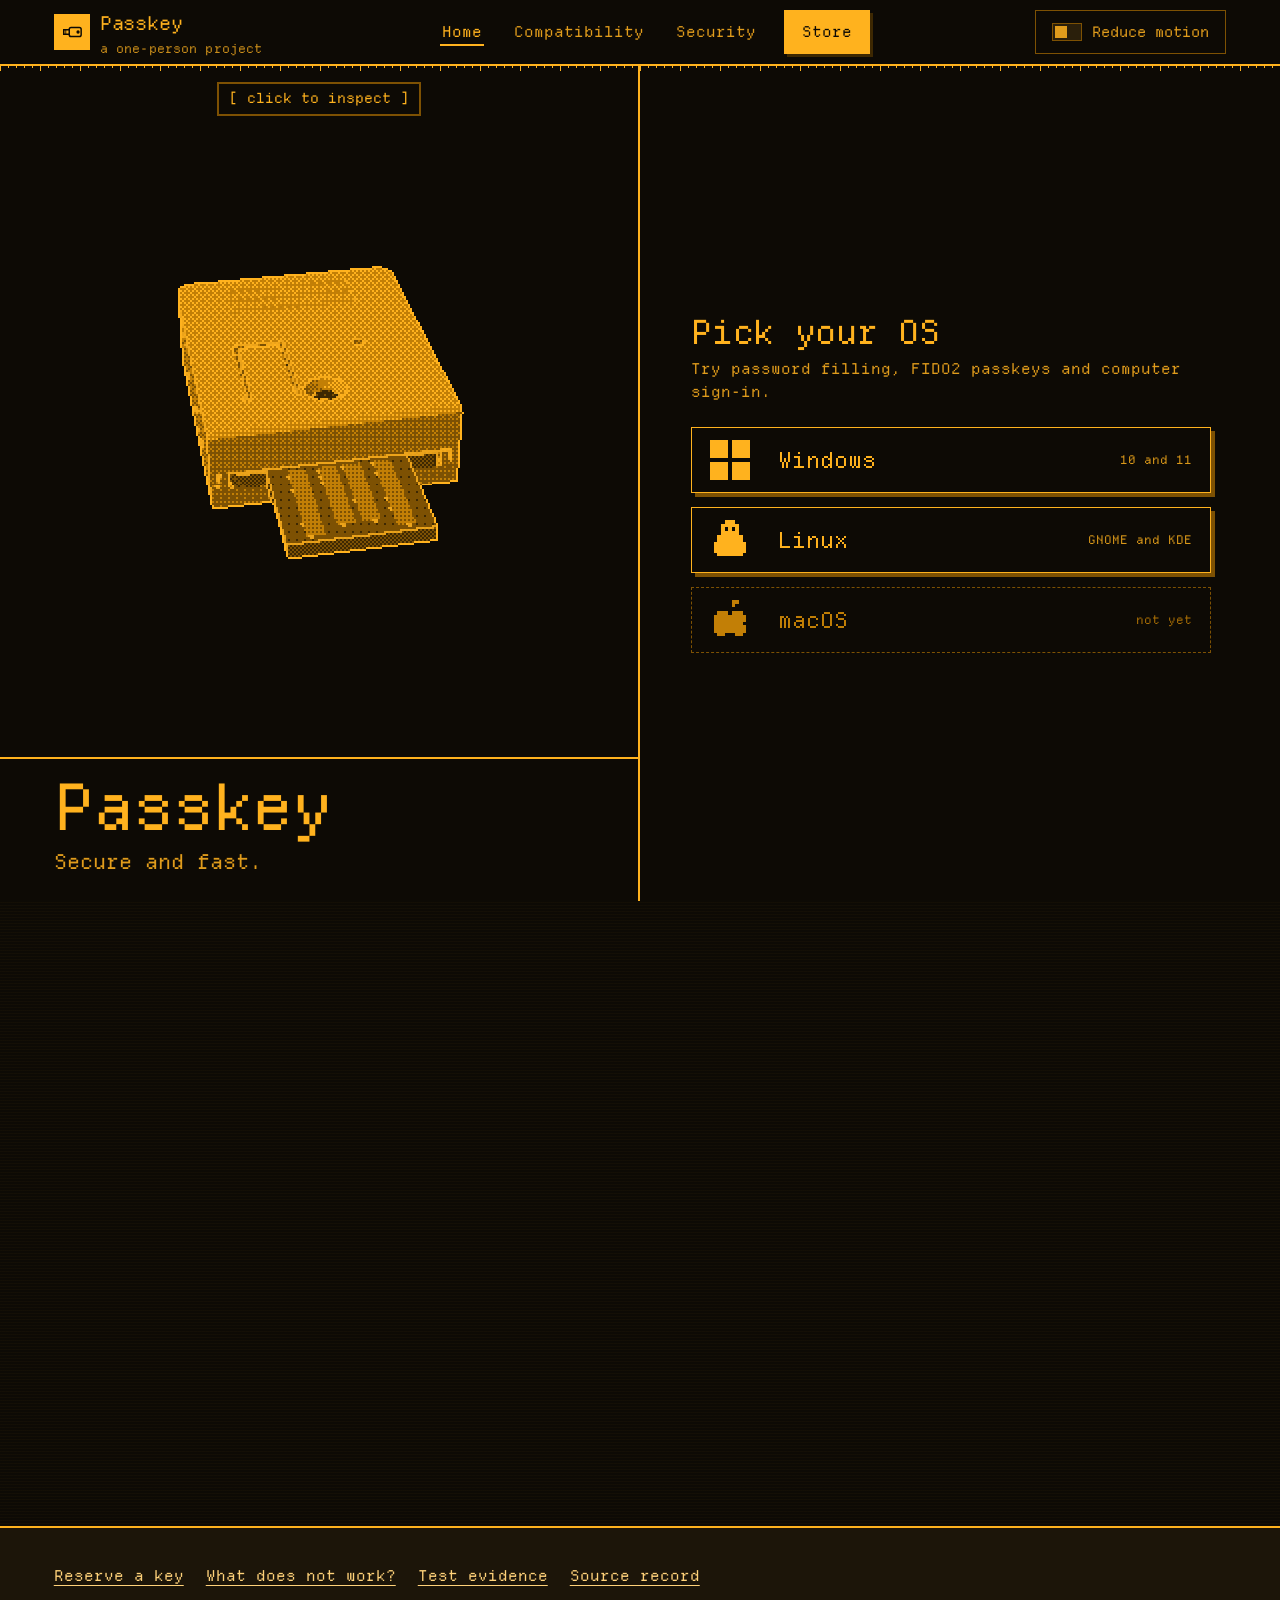
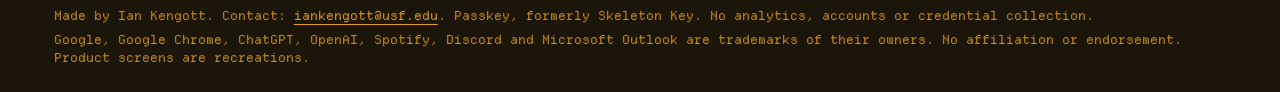
==== commit 0c5f4b74: "Publish the simpler Passkey home and side-by-side comparisons" ====
--- a/index.html
+++ b/index.html
@@ -1,5 +1,5 @@
 <!doctype html>
-<html lang="en"><head><meta charset="utf-8"><meta name="viewport" content="width=device-width,initial-scale=1"><meta name="color-scheme" content="dark"><meta http-equiv="Content-Security-Policy" content="default-src 'none'; img-src 'self' data:; media-src 'self'; font-src 'self'; style-src 'self'; script-src 'self' 'sha256-K+O1txUB6O7WjNJvDoZT+GB6vWOy8glFQMW9ptlmsxk='; connect-src 'none'; base-uri 'none'; form-action 'none'"><title>Passkey | USB login assistant for Windows and Linux</title><meta name="description" content="Reserve a planned USB login key for Windows and Linux. First 100: $24.95, nothing to pay now. Approve each sign in on screen, and Passkey fills the password or signs the passkey."><link rel="canonical" href="https://iankengott.github.io/passkey-site/"><meta name="robots" content="index,follow,max-image-preview:large"><meta property="og:type" content="website"><meta property="og:site_name" content="Passkey"><meta property="og:title" content="Passkey | USB login assistant for Windows and Linux"><meta property="og:description" content="Reserve a planned USB login key for Windows and Linux. First 100: $24.95, nothing to pay now. Approve each sign in on screen, and Passkey fills the password or signs the passkey."><meta property="og:url" content="https://iankengott.github.io/passkey-site/"><meta property="og:image" content="https://iankengott.github.io/passkey-site/assets/video/poster-full-poised.jpg"><meta property="og:image:width" content="1920"><meta property="og:image:height" content="1200"><meta property="og:image:alt" content="Still from the Passkey demo video: a small USB key waits beside the USB port of a desktop PC"><meta name="twitter:card" content="summary_large_image"><meta name="twitter:title" content="Passkey | USB login assistant for Windows and Linux"><meta name="twitter:description" content="Reserve a planned USB login key for Windows and Linux. First 100: $24.95, nothing to pay now. Approve each sign in on screen, and Passkey fills the password or signs the passkey."><meta name="twitter:image" content="https://iankengott.github.io/passkey-site/assets/video/poster-full-poised.jpg"><meta name="twitter:image:alt" content="Still from the Passkey demo video: a small USB key waits beside the USB port of a desktop PC"><script type="application/ld+json">{"@context":"https://schema.org","@type":"WebSite","name":"Passkey","alternateName":"Skeleton Key","url":"https://iankengott.github.io/passkey-site/","description":"Reserve a planned USB login key for Windows and Linux. First 100: $24.95, nothing to pay now. Approve each sign in on screen, and Passkey fills the password or signs the passkey."}</script><link rel="icon" type="image/svg+xml" href="assets/favicon.svg?v=1"><link rel="icon" type="image/png" sizes="32x32" href="assets/favicon-32.png?v=1"><link rel="shortcut icon" href="favicon.ico?v=1"><link rel="apple-touch-icon" sizes="180x180" href="assets/apple-touch-icon.png"><meta name="theme-color" content="#0d0a05"><link rel="stylesheet" href="assets/site.css"><link rel="stylesheet" href="assets/data.css"><script src="assets/site.js" defer></script><script src="assets/pixel.js" defer></script></head><body>
+<html lang="en"><head><meta charset="utf-8"><meta name="viewport" content="width=device-width,initial-scale=1"><meta name="color-scheme" content="dark"><meta http-equiv="Content-Security-Policy" content="default-src 'none'; img-src 'self' data:; media-src 'none'; font-src 'self'; style-src 'self'; script-src 'self' 'sha256-IdLGAWMUiskqUsoD2l+1cBnlFsc8wrIlwTZbyuub1NM='; connect-src 'none'; base-uri 'none'; form-action 'none'"><title>Passkey | USB login assistant for Windows and Linux</title><meta name="description" content="Interactive demo of a USB login key for Windows and Linux. Try FIDO2 sign-in, saved-password fallback and local computer sign-in."><link rel="canonical" href="https://iankengott.github.io/passkey-site/"><meta name="robots" content="index,follow,max-image-preview:large"><meta property="og:type" content="website"><meta property="og:site_name" content="Passkey"><meta property="og:title" content="Passkey | USB login assistant for Windows and Linux"><meta property="og:description" content="Interactive demo of a USB login key for Windows and Linux. Try FIDO2 sign-in, saved-password fallback and local computer sign-in."><meta property="og:url" content="https://iankengott.github.io/passkey-site/"><meta property="og:image" content="https://iankengott.github.io/passkey-site/assets/passkey-render.jpg"><meta property="og:image:width" content="1600"><meta property="og:image:height" content="1000"><meta property="og:image:alt" content="Concept render of a small USB key with gold contacts and a status light"><meta name="twitter:card" content="summary_large_image"><meta name="twitter:title" content="Passkey | USB login assistant for Windows and Linux"><meta name="twitter:description" content="Interactive demo of a USB login key for Windows and Linux. Try FIDO2 sign-in, saved-password fallback and local computer sign-in."><meta name="twitter:image" content="https://iankengott.github.io/passkey-site/assets/passkey-render.jpg"><meta name="twitter:image:alt" content="Concept render of a small USB key with gold contacts and a status light"><script type="application/ld+json">{"@context":"https://schema.org","@type":"WebSite","name":"Passkey","alternateName":"Skeleton Key","url":"https://iankengott.github.io/passkey-site/","description":"Interactive demo of a USB login key for Windows and Linux. Try FIDO2 sign-in, saved-password fallback and local computer sign-in."}</script><link rel="icon" type="image/svg+xml" href="assets/favicon.svg?v=1"><link rel="icon" type="image/png" sizes="32x32" href="assets/favicon-32.png?v=1"><link rel="shortcut icon" href="favicon.ico?v=1"><link rel="apple-touch-icon" sizes="180x180" href="assets/apple-touch-icon.png"><meta name="theme-color" content="#0d0a05"><link rel="stylesheet" href="assets/site.css"><link rel="stylesheet" href="assets/data.css"><script src="assets/site.js" defer></script><script src="assets/pixel.js" defer></script></head><body>
 <svg class="sprite" aria-hidden="true" focusable="false"><defs>
 <symbol id="i-win" viewBox="0 0 24 24"><path fill="currentColor" d="M3 5.2 10.6 4v7.4H3zm8.6-1.3L21 2.5v8.9h-9.4zM3 12.6h7.6V20L3 18.8zm8.6 0H21v8.9l-9.4-1.4z"/></symbol>
 <symbol id="i-linux" viewBox="0 0 24 24"><g fill="none" stroke="currentColor" stroke-width="1.6" stroke-linejoin="round"><path d="M12 2.8c-2.3 0-3.6 1.9-3.6 4.3 0 1.6-.6 2.7-1.7 4.2-1.3 1.8-2.3 3.9-2.1 6.1.1 1.2.8 2.4 2.4 3 1.6.6 3 .9 5 .9s3.4-.3 5-.9c1.6-.6 2.3-1.8 2.4-3 .2-2.2-.8-4.3-2.1-6.1-1.1-1.5-1.7-2.6-1.7-4.2 0-2.4-1.3-4.3-3.6-4.3z"/><path d="M9.5 12.5c0 3 1 6 2.5 6s2.5-3 2.5-6"/></g><circle cx="10.5" cy="7" r=".9" fill="currentColor"/><circle cx="13.5" cy="7" r=".9" fill="currentColor"/><path fill="currentColor" d="M10.6 9h2.8L12 10.6z"/></symbol>
@@ -47,13 +47,13 @@
   </div>
   <div class="px-pick" id="px-pick">
    <h2 id="px-pick-title">Pick your OS</h2>
-   <p class="px-sub">See it sign you in, step by step.</p>
+   <p class="px-sub">Try password filling, FIDO2 passkeys and computer sign-in.</p>
    <div class="px-os" role="group" aria-labelledby="px-pick-title">
     <button type="button" id="px-os-windows"><svg viewBox="0 0 11 11" aria-hidden="true"><path fill="currentColor" d="M0 0h5v5H0zM6 0h5v5H6zM0 6h5v5H0zM6 6h5v5H6z"/></svg><span>Windows</span><small>10 and 11</small></button>
     <button type="button" id="px-os-linux"><svg viewBox="0 0 11 11" aria-hidden="true"><path fill="currentColor" d="M4 0h3v1h1v3h1v2h1v3H9v1H2V9H1V6h1V4h1V1h1zM4 2v1h1V2zm2 0v1h1V2z"/></svg><span>Linux</span><small>GNOME and KDE</small></button>
     <button type="button" id="px-os-mac" disabled><svg viewBox="0 0 11 11" aria-hidden="true"><path fill="currentColor" d="M6 0h2v1H7v1H6zM2 3h3v1h1V3h3v1h1v2H9v1h1v2H9v1H7V9H4v1H2V9H1V4h1z"/></svg><span>macOS</span><small>not yet</small></button>
    </div>
-   <noscript><p class="px-sub">With JavaScript on, this shows the sign in story step by step. The demo video below shows it too.</p></noscript>
+   <noscript><p class="px-sub">The interactive sign-in demo requires JavaScript.</p></noscript>
   </div>
  </div>
  <div class="px-story" id="px-story" hidden>
@@ -74,73 +74,13 @@
   <div id="px-window" class="px-win" hidden></div>
  </div>
 </section>
-<section class="hero" id="demo" aria-labelledby="hero-title">
- <div class="hero-copy"><span class="demo-tag">The demo video</span><h2 id="hero-title">Keep your logins off the cloud. <span class="h1-2"><span class="hl">Approve each sign in on screen.</span></span></h2><p class="lead">I’m building a USB key for your passwords and passkeys on Windows and Linux.</p>
-  <div class="hero-act"><a class="cta primary buy-cta" id="hero-buy" href="#buy"><svg class="ico sm" aria-hidden="true" focusable="false"><use href="#i-key"/></svg><span>Reserve yours</span></a><button type="button" id="start" class="cta ghost-cta js-only" aria-controls="product"><svg class="ico sm" aria-hidden="true" focusable="false"><use href="#i-play"/></svg><span>Watch demo</span></button></div>
-  <p class="hero-offer">First 100 keys: <b>$24.95</b> US dollars each, planned regular price $35. Nothing to pay now. <a id="hero-setup" href="compatibility.html#setup">Requires the Passkey add-on and helper on each computer.</a></p></div>
- <div class="product" id="product" data-state="intro" data-video="{&quot;main&quot;:{&quot;dur&quot;:22.4,&quot;caps&quot;:[],&quot;src&quot;:{&quot;1920&quot;:&quot;assets/video/passkey-v1-full-main-1920.mp4&quot;,&quot;960&quot;:&quot;assets/video/passkey-v1-full-main-960.mp4&quot;}},&quot;cont&quot;:{&quot;dur&quot;:17.6,&quot;caps&quot;:[],&quot;src&quot;:{&quot;1920&quot;:&quot;assets/video/passkey-v1-full-continue-1920.mp4&quot;,&quot;960&quot;:&quot;assets/video/passkey-v1-full-continue-960.mp4&quot;}},&quot;anchor&quot;:{&quot;key_tip&quot;:[0.64685,0.49671,0.2093],&quot;key_centre&quot;:[0.55509,0.5618,0.1927],&quot;key_rear&quot;:[0.46074,0.63095,0.1782],&quot;port&quot;:[0.6972,0.45971,0.2197]},&quot;posters&quot;:{&quot;start&quot;:&quot;assets/video/poster-full-start.jpg&quot;,&quot;poised&quot;:&quot;assets/video/poster-full-poised.jpg&quot;,&quot;signed&quot;:&quot;assets/video/poster-full-signed.jpg&quot;}}">
-  <figure class="render stage" id="stage">
-   <video id="hero-video" class="render-img hv" width="1920" height="1200" playsinline preload="none" controls poster="assets/video/poster-full-start.jpg" aria-label="How Passkey works" aria-describedby="hero-desc"><source src="assets/video/passkey-v1-full-main-1920.mp4" type="video/mp4" media="(min-width: 2100px)"><source src="assets/video/passkey-v1-full-main-960.mp4" type="video/mp4"></video>
-   <video id="hero-cont" class="render-img hv cont" width="1920" height="1200" playsinline muted preload="none" poster="assets/video/poster-full-poised.jpg" aria-label="Plugging in the key and signing in" aria-describedby="hero-desc" hidden></video>
-   <div class="take js-only" id="take" role="group" aria-labelledby="take-q" hidden><p class="take-tag"><svg class="ico xs" aria-hidden="true" focusable="false"><use href="#i-key"/></svg>PASSKEY</p><p class="take-q" id="take-q">The key is ready to plug in.</p><button type="button" id="take-control" class="primary">Take control</button><p class="take-hint">Watch it sign in to a demo account.</p></div>
-   <div class="verr js-only" id="v-error" role="group" aria-labelledby="v-error-t" hidden><p id="v-error-t">Video could not play.</p><button type="button" id="v-retry" class="primary"><svg class="ico sm" aria-hidden="true" focusable="false"><use href="#i-replay"/></svg><span>Try again</span></button></div>
-   <div class="vctl js-only" role="group" aria-label="Video controls"><button type="button" class="vbtn" id="v-play" aria-label="Pause the video"><svg class="ico sm i-pause" aria-hidden="true" focusable="false"><use href="#i-pause"/></svg><svg class="ico sm i-play" aria-hidden="true" focusable="false"><use href="#i-play"/></svg></button><button type="button" class="vbtn" id="v-skip" aria-label="Skip to the end"><svg class="ico sm" aria-hidden="true" focusable="false"><use href="#i-skip"/></svg></button><button type="button" class="vbtn" id="v-replay" aria-label="Watch again"><svg class="ico sm" aria-hidden="true" focusable="false"><use href="#i-replay"/></svg></button><button type="button" class="vbtn snd" id="v-sound" aria-pressed="false"><svg class="ico sm i-mute" aria-hidden="true" focusable="false"><use href="#i-mute"/></svg><svg class="ico sm i-sound" aria-hidden="true" focusable="false"><use href="#i-sound"/></svg><span class="snd-l">Sound</span></button></div>
-  </figure>
-  <p class="vsteps">Approve on screen. Your password fills. You press Sign in.</p>
-  <p class="vnext" id="v-next"><a href="#buy">Reserve yours. $24.95 for the first 100.</a></p>
-  <p class="vnote">An illustration with demo accounts and a hypothetical breach. The sticky notes are our opinion. <a id="vnote-threats" href="security.html#threats">See Security for the comparison by threat.</a> Google, Google Chrome, ChatGPT, OpenAI, Spotify, Discord and Microsoft Outlook are trademarks of their owners. No affiliation or endorsement. Product screens are recreations.</p>
-  <p class="sr-only" id="hero-desc">A short video with music and no narration. On a wooden desk, a Google Password Manager box autofills a demo login, then a labelled hypothetical breach fills the screen with alerts, and a sticky note reads: Insecure, stores info off device. A security key goes to the Spotify login page, which has no security key option, and its note reads: Slow and inconsistent. The Passkey key then stops just short of a PC&#x27;s USB port and waits. Take control plugs it in: the camera pans past several computers as each gets a key, the on-screen prompt is approved, the password fills and the site&#x27;s own Sign in button is pressed. The key is unplugged and a note reads: It just works. Demo accounts only; product screens are recreations.</p>
-  <p class="sr-only" id="hero-status" role="status"></p>
- </div>
- <noscript><p class="ns-demo">The video compares a cloud password manager, a security key and Passkey, and ends with the key ready to plug into a PC. With JavaScript on, Take control plugs it in and signs in to a demo account.</p></noscript>
-</section>
-<section id="position" class="reveal band" aria-labelledby="pos-title">
- <div class="band-row"><div><p class="eyebrow">Where it sits</p><h2 id="pos-title">No cloud vault to breach.</h2></div><div class="carousel-ctl js-only"><button type="button" class="icon-btn" data-car="prev" aria-label="Previous curve"><svg class="ico sm" aria-hidden="true" focusable="false"><use href="#i-back"/></svg></button><button type="button" class="icon-btn" data-car="next" aria-label="Next curve"><svg class="ico sm" aria-hidden="true" focusable="false"><use href="#i-arrow"/></svg></button></div></div>
- <p class="pos-claim">No cloud vault to breach and no cloud account to take over. One step below passkeys, because the key has no PIN and the prompt is shown on the computer.</p>
- <div class="carousel curves" data-carousel aria-roledescription="carousel" aria-label="Security and ease of use"><ul class="track one" tabindex="0" aria-label="Curves. Use the left and right arrow keys."><li class="slide curve-slide" data-label="Security"><figure class="curve" aria-labelledby="cv-security"><figcaption><strong id="cv-security">Security</strong><span>How hard it is to steal your logins</span></figcaption><div class="curve-box"><div class="cm cm-security-gpm cm-gpm a-start"><button type="button" class="cm-label" aria-expanded="false" aria-controls="why-security" data-name="Google Password Manager" data-reason="Passwords sync through your Google account. A vendor breach or a taken-over account can reach them, and a password can still be typed into a fake page."><svg class="ico xs" aria-hidden="true" focusable="false"><use href="#i-cloud"/></svg><span>Google Password Manager</span></button><i class="cm-lead" aria-hidden="true"></i><i class="cm-dot" aria-hidden="true"></i></div><div class="cm cm-security-ours cm-ours a-mid"><button type="button" class="cm-label" aria-expanded="false" aria-controls="why-security" data-name="This key" data-reason="Nothing syncs and there is no cloud account to take over. It sits below passkeys because the key has no PIN, the prompt is shown on the computer, and a saved password still reaches the site."><svg class="ico xs" aria-hidden="true" focusable="false"><use href="#i-key"/></svg><span>This key</span></button><i class="cm-lead" aria-hidden="true"></i><i class="cm-dot" aria-hidden="true"></i></div><div class="cm cm-security-pk cm-pk a-end"><button type="button" class="cm-label" aria-expanded="false" aria-controls="why-security" data-name="Passkeys" data-reason="The site gets a one-time signature, never a reusable password, so a lookalike page gets nothing it can use again. A hardware passkey also needs a touch and usually a PIN."><svg class="ico xs" aria-hidden="true" focusable="false"><use href="#i-sign"/></svg><span>Passkeys</span></button><i class="cm-lead" aria-hidden="true"></i><i class="cm-dot" aria-hidden="true"></i></div><svg class="curve-svg" viewBox="0 0 1000 300" preserveAspectRatio="none" aria-hidden="true" focusable="false"><defs><linearGradient id="cg-security" x1="0" y1="0" x2="0" y2="1"><stop offset="0" stop-color="#ffb21e" stop-opacity=".4"/><stop offset="1" stop-color="#ffb21e" stop-opacity=".03"/></linearGradient></defs><path class="curve-fill" d="M0 272.8 L10 272.2 L20 271.5 L30 270.7 L40 269.8 L50 268.8 L60 267.6 L70 266.2 L80 264.7 L90 262.9 L100 260.9 L110 258.7 L120 256.3 L130 253.5 L140 250.5 L150 247.2 L160 243.5 L170 239.5 L180 235.2 L190 230.5 L200 225.4 L210 220.0 L220 214.2 L230 208.0 L240 201.5 L250 194.6 L260 187.4 L270 179.9 L280 172.1 L290 164.1 L300 155.9 L310 147.5 L320 139.0 L330 130.4 L340 121.9 L350 113.4 L360 105.0 L370 96.8 L380 88.9 L390 81.3 L400 74.1 L410 67.4 L420 61.2 L430 55.5 L440 50.5 L450 46.2 L460 42.6 L470 39.7 L480 37.7 L490 36.4 L500 36.0 L510 36.4 L520 37.7 L530 39.7 L540 42.6 L550 46.2 L560 50.5 L570 55.5 L580 61.2 L590 67.4 L600 74.1 L610 81.3 L620 88.9 L630 96.8 L640 105.0 L650 113.4 L660 121.9 L670 130.4 L680 139.0 L690 147.5 L700 155.9 L710 164.1 L720 172.1 L730 179.9 L740 187.4 L750 194.6 L760 201.5 L770 208.0 L780 214.2 L790 220.0 L800 225.4 L810 230.5 L820 235.2 L830 239.5 L840 243.5 L850 247.2 L860 250.5 L870 253.5 L880 256.3 L890 258.7 L900 260.9 L910 262.9 L920 264.7 L930 266.2 L940 267.6 L950 268.8 L960 269.8 L970 270.7 L980 271.5 L990 272.2 L1000 272.8 L1000 276 L0 276 Z" fill="url(#cg-security)"/><path class="curve-line" d="M0 272.8 L10 272.2 L20 271.5 L30 270.7 L40 269.8 L50 268.8 L60 267.6 L70 266.2 L80 264.7 L90 262.9 L100 260.9 L110 258.7 L120 256.3 L130 253.5 L140 250.5 L150 247.2 L160 243.5 L170 239.5 L180 235.2 L190 230.5 L200 225.4 L210 220.0 L220 214.2 L230 208.0 L240 201.5 L250 194.6 L260 187.4 L270 179.9 L280 172.1 L290 164.1 L300 155.9 L310 147.5 L320 139.0 L330 130.4 L340 121.9 L350 113.4 L360 105.0 L370 96.8 L380 88.9 L390 81.3 L400 74.1 L410 67.4 L420 61.2 L430 55.5 L440 50.5 L450 46.2 L460 42.6 L470 39.7 L480 37.7 L490 36.4 L500 36.0 L510 36.4 L520 37.7 L530 39.7 L540 42.6 L550 46.2 L560 50.5 L570 55.5 L580 61.2 L590 67.4 L600 74.1 L610 81.3 L620 88.9 L630 96.8 L640 105.0 L650 113.4 L660 121.9 L670 130.4 L680 139.0 L690 147.5 L700 155.9 L710 164.1 L720 172.1 L730 179.9 L740 187.4 L750 194.6 L760 201.5 L770 208.0 L780 214.2 L790 220.0 L800 225.4 L810 230.5 L820 235.2 L830 239.5 L840 243.5 L850 247.2 L860 250.5 L870 253.5 L880 256.3 L890 258.7 L900 260.9 L910 262.9 L920 264.7 L930 266.2 L940 267.6 L950 268.8 L960 269.8 L970 270.7 L980 271.5 L990 272.2 L1000 272.8" vector-effect="non-scaling-stroke"/><path class="curve-base" d="M0 276.5 H1000" vector-effect="non-scaling-stroke"/></svg></div><div class="curve-axis" aria-hidden="true"><span>Less secure</span><span>More secure<svg class="ico xs" aria-hidden="true" focusable="false"><use href="#i-arrow"/></svg></span></div><p class="sr">Order shown, from less secure to more secure: Google Password Manager, This key, Passkeys.</p><p class="curve-why js-only" id="why-security" aria-live="polite"><strong>Why here?</strong> <span>Select a name to see the reason for its place.</span></p><noscript><ul class="curve-ns"><li><strong>Google Password Manager.</strong> Passwords sync through your Google account. A vendor breach or a taken-over account can reach them, and a password can still be typed into a fake page.</li><li><strong>This key.</strong> Nothing syncs and there is no cloud account to take over. It sits below passkeys because the key has no PIN, the prompt is shown on the computer, and a saved password still reaches the site.</li><li><strong>Passkeys.</strong> The site gets a one-time signature, never a reusable password, so a lookalike page gets nothing it can use again. A hardware passkey also needs a touch and usually a PIN.</li></ul></noscript><p class="curve-note">Illustrative positioning, not measured data.</p></figure></li><li class="slide curve-slide" data-label="Ease of use"><figure class="curve" aria-labelledby="cv-ease"><figcaption><strong id="cv-ease">Ease of use</strong><span>How little effort it takes to sign in</span></figcaption><div class="curve-box"><div class="cm cm-ease-pk cm-pk a-start"><button type="button" class="cm-label" aria-expanded="false" aria-controls="why-ease" data-name="Passkeys" data-reason="Quick where a site supports them, with a screen lock, PIN or touch each time. Many sites still need a password."><svg class="ico xs" aria-hidden="true" focusable="false"><use href="#i-sign"/></svg><span>Passkeys</span></button><i class="cm-lead" aria-hidden="true"></i><i class="cm-dot" aria-hidden="true"></i></div><div class="cm cm-ease-ours cm-ours a-mid"><button type="button" class="cm-label" aria-expanded="false" aria-controls="why-ease" data-name="This key" data-reason="One click on the on-screen prompt fills a password or signs a passkey. The add-on and helper must be installed on each computer, and phones are not supported."><svg class="ico xs" aria-hidden="true" focusable="false"><use href="#i-key"/></svg><span>This key</span></button><i class="cm-lead" aria-hidden="true"></i><i class="cm-dot" aria-hidden="true"></i></div><div class="cm cm-ease-gpm cm-gpm a-end"><button type="button" class="cm-label" aria-expanded="false" aria-controls="why-ease" data-name="Google Password Manager" data-reason="Built into Chrome and Android. Autofill with one click on every device where you are signed in."><svg class="ico xs" aria-hidden="true" focusable="false"><use href="#i-cloud"/></svg><span>Google Password Manager</span></button><i class="cm-lead" aria-hidden="true"></i><i class="cm-dot" aria-hidden="true"></i></div><svg class="curve-svg" viewBox="0 0 1000 300" preserveAspectRatio="none" aria-hidden="true" focusable="false"><defs><linearGradient id="cg-ease" x1="0" y1="0" x2="0" y2="1"><stop offset="0" stop-color="#ffb21e" stop-opacity=".4"/><stop offset="1" stop-color="#ffb21e" stop-opacity=".03"/></linearGradient></defs><path class="curve-fill" d="M0 272.8 L10 272.2 L20 271.5 L30 270.7 L40 269.8 L50 268.8 L60 267.6 L70 266.2 L80 264.7 L90 262.9 L100 260.9 L110 258.7 L120 256.3 L130 253.5 L140 250.5 L150 247.2 L160 243.5 L170 239.5 L180 235.2 L190 230.5 L200 225.4 L210 220.0 L220 214.2 L230 208.0 L240 201.5 L250 194.6 L260 187.4 L270 179.9 L280 172.1 L290 164.1 L300 155.9 L310 147.5 L320 139.0 L330 130.4 L340 121.9 L350 113.4 L360 105.0 L370 96.8 L380 88.9 L390 81.3 L400 74.1 L410 67.4 L420 61.2 L430 55.5 L440 50.5 L450 46.2 L460 42.6 L470 39.7 L480 37.7 L490 36.4 L500 36.0 L510 36.4 L520 37.7 L530 39.7 L540 42.6 L550 46.2 L560 50.5 L570 55.5 L580 61.2 L590 67.4 L600 74.1 L610 81.3 L620 88.9 L630 96.8 L640 105.0 L650 113.4 L660 121.9 L670 130.4 L680 139.0 L690 147.5 L700 155.9 L710 164.1 L720 172.1 L730 179.9 L740 187.4 L750 194.6 L760 201.5 L770 208.0 L780 214.2 L790 220.0 L800 225.4 L810 230.5 L820 235.2 L830 239.5 L840 243.5 L850 247.2 L860 250.5 L870 253.5 L880 256.3 L890 258.7 L900 260.9 L910 262.9 L920 264.7 L930 266.2 L940 267.6 L950 268.8 L960 269.8 L970 270.7 L980 271.5 L990 272.2 L1000 272.8 L1000 276 L0 276 Z" fill="url(#cg-ease)"/><path class="curve-line" d="M0 272.8 L10 272.2 L20 271.5 L30 270.7 L40 269.8 L50 268.8 L60 267.6 L70 266.2 L80 264.7 L90 262.9 L100 260.9 L110 258.7 L120 256.3 L130 253.5 L140 250.5 L150 247.2 L160 243.5 L170 239.5 L180 235.2 L190 230.5 L200 225.4 L210 220.0 L220 214.2 L230 208.0 L240 201.5 L250 194.6 L260 187.4 L270 179.9 L280 172.1 L290 164.1 L300 155.9 L310 147.5 L320 139.0 L330 130.4 L340 121.9 L350 113.4 L360 105.0 L370 96.8 L380 88.9 L390 81.3 L400 74.1 L410 67.4 L420 61.2 L430 55.5 L440 50.5 L450 46.2 L460 42.6 L470 39.7 L480 37.7 L490 36.4 L500 36.0 L510 36.4 L520 37.7 L530 39.7 L540 42.6 L550 46.2 L560 50.5 L570 55.5 L580 61.2 L590 67.4 L600 74.1 L610 81.3 L620 88.9 L630 96.8 L640 105.0 L650 113.4 L660 121.9 L670 130.4 L680 139.0 L690 147.5 L700 155.9 L710 164.1 L720 172.1 L730 179.9 L740 187.4 L750 194.6 L760 201.5 L770 208.0 L780 214.2 L790 220.0 L800 225.4 L810 230.5 L820 235.2 L830 239.5 L840 243.5 L850 247.2 L860 250.5 L870 253.5 L880 256.3 L890 258.7 L900 260.9 L910 262.9 L920 264.7 L930 266.2 L940 267.6 L950 268.8 L960 269.8 L970 270.7 L980 271.5 L990 272.2 L1000 272.8" vector-effect="non-scaling-stroke"/><path class="curve-base" d="M0 276.5 H1000" vector-effect="non-scaling-stroke"/></svg></div><div class="curve-axis" aria-hidden="true"><span>More effort</span><span>Less effort<svg class="ico xs" aria-hidden="true" focusable="false"><use href="#i-arrow"/></svg></span></div><p class="sr">Order shown, from more effort to less effort: Passkeys, This key, Google Password Manager.</p><p class="curve-why js-only" id="why-ease" aria-live="polite"><strong>Why here?</strong> <span>Select a name to see the reason for its place.</span></p><noscript><ul class="curve-ns"><li><strong>Passkeys.</strong> Quick where a site supports them, with a screen lock, PIN or touch each time. Many sites still need a password.</li><li><strong>This key.</strong> One click on the on-screen prompt fills a password or signs a passkey. The add-on and helper must be installed on each computer, and phones are not supported.</li><li><strong>Google Password Manager.</strong> Built into Chrome and Android. Autofill with one click on every device where you are signed in.</li></ul></noscript><p class="curve-note">Illustrative positioning, not measured data.</p></figure></li></ul><div class="car-dots labeled js-only" role="group" aria-label="Choose a curve"></div></div>
- <p class="pos-more"><a class="more" href="security.html#threats">See it threat by threat <svg class="ico sm" aria-hidden="true" focusable="false"><use href="#i-arrow"/></svg></a></p>
-</section>
-<section id="features" class="reveal band" aria-labelledby="feat-title">
- <div class="band-row"><div><p class="eyebrow">What it does</p><h2 id="feat-title">One key for websites and your computer’s login.</h2></div><div class="carousel-ctl js-only"><button type="button" class="icon-btn" data-car="prev" aria-label="Previous"><svg class="ico sm" aria-hidden="true" focusable="false"><use href="#i-back"/></svg></button><button type="button" class="icon-btn" data-car="next" aria-label="Next"><svg class="ico sm" aria-hidden="true" focusable="false"><use href="#i-arrow"/></svg></button></div></div>
- <div class="carousel" data-carousel aria-roledescription="carousel" aria-label="Features"><ul class="track" tabindex="0"><li class="slide"><article><div class="slide-ico"><svg class="ico big" aria-hidden="true" focusable="false"><use href="#i-dots"/></svg></div><h3>Fills passwords</h3><p>Approve once and the password fills. You press the site’s own Sign in button. The add-on never submits for you.</p><p class="slide-ev"><svg class="ico sm" aria-hidden="true" focusable="false"><use href="#i-shield"/></svg>Chrome and Firefox, Windows and Linux</p></article></li><li class="slide"><article><div class="slide-ico"><svg class="ico big" aria-hidden="true" focusable="false"><use href="#i-sign"/></svg></div><h3>Signs passkeys</h3><p>Where a site accepts it, the key signs a one-time challenge. No reusable password leaves the key.</p><p class="slide-ev"><svg class="ico sm" aria-hidden="true" focusable="false"><use href="#i-shield"/></svg><a href="compatibility.html#works">Sites that accept a passkey without a PIN. Few major sites document this.</a></p></article></li><li class="slide"><article><div class="slide-ico"><svg class="ico big" aria-hidden="true" focusable="false"><use href="#i-win"/></svg></div><h3>Windows login</h3><p>Start-up login, unlock, switch user and the administrator prompt, for local accounts.</p><p class="slide-ev"><svg class="ico sm" aria-hidden="true" focusable="false"><use href="#i-shield"/></svg>Windows 11 Pro and Home VMs</p></article></li><li class="slide"><article><div class="slide-ico"><svg class="ico big" aria-hidden="true" focusable="false"><use href="#i-linux"/></svg></div><h3>Linux login</h3><p>Login screen, lock screen, sudo and polkit on GNOME and KDE.</p><p class="slide-ev"><svg class="ico sm" aria-hidden="true" focusable="false"><use href="#i-shield"/></svg>Debian 13 and NixOS VMs</p></article></li><li class="slide"><article><div class="slide-ico"><svg class="ico big" aria-hidden="true" focusable="false"><use href="#i-backup"/></svg></div><h3>Encrypted backup</h3><p>Back up your passwords, encrypted, with a recovery secret only you keep. Restore them to a new key.</p><p class="slide-ev"><svg class="ico sm" aria-hidden="true" focusable="false"><use href="#i-shield"/></svg>Mock devices; passkeys not included</p></article></li><li class="slide"><article><div class="slide-ico"><svg class="ico big" aria-hidden="true" focusable="false"><use href="#i-shield"/></svg></div><h3>Exact-site matching</h3><p>Passwords fill only on the exact site you saved. Lookalikes, other ports and plain HTTP are refused.</p><p class="slide-ev"><svg class="ico sm" aria-hidden="true" focusable="false"><use href="#i-shield"/></svg>111 lab trials. None filled a wrong site directly. One rule for sites inside other pages is still open.</p></article></li></ul><div class="car-dots js-only" role="group" aria-label="Choose slide"></div></div>
-</section>
-<section id="glance" class="reveal band" aria-labelledby="glance-title">
- <div class="glance">
-  <article class="glance-card"><p class="eyebrow">Compatibility at a glance</p><h2 id="glance-title">Windows and Linux. Chrome and Firefox.</h2>
-   <p class="g-label yes"><svg class="ico sm" aria-hidden="true" focusable="false"><use href="#i-shield"/></svg>Tested in software on</p><ul class="pills yes"><li><svg class="ico sm" aria-hidden="true" focusable="false"><use href="#i-win"/></svg>Windows 11</li><li><svg class="ico sm" aria-hidden="true" focusable="false"><use href="#i-linux"/></svg>Debian 13 GNOME</li><li><svg class="ico sm" aria-hidden="true" focusable="false"><use href="#i-linux"/></svg>NixOS KDE</li><li><svg class="ico sm" aria-hidden="true" focusable="false"><use href="#i-chrome"/></svg>Chrome</li><li><svg class="ico sm" aria-hidden="true" focusable="false"><use href="#i-firefox"/></svg>Firefox</li></ul>
-   <p class="g-label no"><svg class="ico sm" aria-hidden="true" focusable="false"><use href="#i-pin"/></svg>Not for</p><ul class="pills no"><li><svg class="ico sm" aria-hidden="true" focusable="false"><use href="#i-apple"/></svg>macOS and iPhone</li><li><svg class="ico sm" aria-hidden="true" focusable="false"><use href="#i-phone"/></svg>Android</li><li><svg class="ico sm" aria-hidden="true" focusable="false"><use href="#i-pin"/></svg>Sites that need a PIN</li><li><svg class="ico sm" aria-hidden="true" focusable="false"><use href="#i-disk"/></svg>Disk unlock</li></ul>
-   <a class="more" href="compatibility.html#works">What works and what does not <svg class="ico sm" aria-hidden="true" focusable="false"><use href="#i-arrow"/></svg></a></article>
-  <article class="glance-card stat"><p class="eyebrow">Evidence</p><div class="stat-row"><svg class="donut mini" viewBox="0 0 128 128" role="img" aria-label="80 Repeatable, 56 Tested, 29 Not tested"><circle class="ring" cx="64" cy="64" r="52"/><circle class="dseg dseg-0" cx="64" cy="64" r="52"/><circle class="dseg dseg-1" cx="64" cy="64" r="52"/><circle class="dseg dseg-2" cx="64" cy="64" r="52"/><text x="64" y="62" text-anchor="middle" class="d-num">165</text><text x="64" y="80" text-anchor="middle" class="d-lbl">CASES</text></svg><div><p class="big-stat"><b data-count="165">165</b> test cases</p><p class="mini"><span class="nw">80 Repeatable</span> · <span class="nw">56 Tested</span> · <span class="nw">29 Not tested</span> · <span class="nw">all in software,</span> <span class="nw">none on hardware</span></p></div></div><a class="more" href="security.html#evidence">See the evidence <svg class="ico sm" aria-hidden="true" focusable="false"><use href="#i-arrow"/></svg></a></article>
- </div>
-</section>
 <section id="bench" class="reveal band" aria-labelledby="bench-title">
  <div class="band-row"><div><p class="eyebrow">From my workbench</p><h2 id="bench-title">What I’m working on.</h2></div></div>
- <p class="bench-lead">I’m one person building this. So far it all runs in software: on my PC, in virtual machines and on a simulated board. A board is on its way; nothing is flashed yet.</p>
- <p class="swipe" aria-hidden="true"><svg class="ico sm" aria-hidden="true" focusable="false"><use href="#i-arrow"/></svg>Swipe for the checklist</p><div class="bench">
   <article class="log-card" aria-labelledby="log-title"><h3 id="log-title">Dev log</h3><ol class="log"><li><time datetime="2026-11-24">24 Nov</time><p>Firmware 0.9: deleting a saved password now needs a press. Signed demo release v0.4 is out.</p></li><li><time datetime="2026-11-22">22 Nov</time><p>One installer for Linux and Windows, on a small read-only drive the key shows.</p></li><li><time datetime="2026-11-19">19 Nov</time><p>Signed firmware updates. The key refuses an update without a valid signature.</p></li><li><time datetime="2026-11-17">17 Nov</time><p>Press-only Linux login, if you opt in: empty password, then a press on the board.</p></li><li><time datetime="2026-11-15">15 Nov</time><p>Demo firmware for the Raspberry Pi Pico 2 and Waveshare RP2350-One, in a simulator.</p></li></ol></article>
-  <article class="state-card" aria-labelledby="state-title"><h3 id="state-title">Works in simulation</h3><ul class="state done"><li>Demo firmware 0.9 for the Pico 2 and RP2350-One</li><li>Approve on screen, then press the board’s button</li><li>Setup drive with one installer</li><li>Signed updates and releases</li><li>Press-only Linux login, opt in</li></ul>
-   <h3>Waits for a real board</h3><ul class="state todo"><li>Flashing the first board</li><li>Real USB, button and light timing</li><li>A real Windows PC and everyday sites</li><li>Printing and fitting the case</li></ul>
-   <p class="rel"><a href="https://github.com/iankengott/passkey-releases/releases">Signed demo releases on GitHub</a> <span>Demo software for a board most people don’t have yet.</span></p></article>
- </div>
 </section>
-<section id="buy" class="reveal band buy" aria-labelledby="buy-title">
- <div class="buy-grid">
-  <div class="buy-copy"><p class="eyebrow">Reserve</p><h2 id="buy-title">Reserve a Passkey by email.</h2>
-   <ul class="buy-terms">
-    <li><svg class="ico sm" aria-hidden="true" focusable="false"><use href="#i-mail"/></svg><span><strong>Reservations are counted in the order emails arrive.</strong> The launch price applies to each key up to the 100th. Ian’s reply confirms how many of yours qualify. No reply? Write again to iankengott@usf.edu.</span></li>
-    <li><svg class="ico sm" aria-hidden="true" focusable="false"><use href="#i-pin"/></svg><span><strong>Not an order.</strong> You can cancel any time by replying. If Passkey is never made, nothing is charged and your reservation ends.</span></li>
-    <li><svg class="ico sm" aria-hidden="true" focusable="false"><use href="#i-dots"/></svg><span><strong>Status.</strong> The key in the video is an illustration. Its final shape and size are not decided. You see the final version and total cost, with postage and tax, before you pay.</span></li>
-    <li><svg class="ico sm" aria-hidden="true" focusable="false"><use href="#i-shield"/></svg><span><strong>Your details.</strong> Used only for this reservation. Reply to have them deleted.</span></li>
-   </ul></div>
-  <article class="price-card" aria-labelledby="offer-name">
-   <p class="offer-tag" id="offer-name">First 100 launch offer</p>
-   <p class="price"><b>$24.95</b><span>US dollars each</span></p>
-   <p class="price-note">For the first 100 keys reserved. Planned regular price after that: $35.</p>
-   <a class="cta primary buy-cta" id="reserve" href="mailto:iankengott@usf.edu?subject=Passkey%20reservation&amp;body=Hi%20Ian%2C%20I%20would%20like%20to%20reserve%20Passkey%20at%20the%20First%20100%20launch%20offer%20price%2C%20%2424.95%20US%20dollars%20each.%0D%0A%0D%0AName%3A%0D%0ACountry%3A%0D%0ANumber%20of%20keys%3A%0D%0A%0D%0AI%20understand%20this%20is%20a%20reservation%2C%20with%20no%20payment%20now."><svg class="ico sm" aria-hidden="true" focusable="false"><use href="#i-mail"/></svg><span>Reserve yours</span></a>
-   <p class="price-only">Reservation only. No payment now. No hardware built or ship date yet.</p>
-   <div class="addr-box"><p class="addr-line"><span class="addr" id="reserve-address">iankengott@usf.edu</span><button type="button" class="ghost copy-addr js-only" id="copy-address" data-copy="iankengott@usf.edu">Copy address</button></p>
-    <p class="addr-help" id="addr-help"><strong class="addr-nudge" id="addr-nudge" hidden>Nothing opened? Copy the address. </strong>No email app? Send your name, country and number of keys here, subject “Passkey reservation”.</p><p class="addr-done" id="copy-status" role="status"></p></div>
-  </article>
- </div>
+<section id="about" class="reveal band" aria-labelledby="about-title">
+ <h2 id="about-title">About me</h2>
+ <p>I’m Ian Kengott. I study physics at the University of South Florida and build Passkey as a personal project.</p>
+ <p><a class="more" href="https://ink-ten.vercel.app/">My research and other projects <svg class="ico sm" aria-hidden="true" focusable="false"><use href="#i-arrow"/></svg></a></p>
 </section></main>
 <footer><div class="foot-in"><nav aria-label="Footer"><a href="store.html">Reserve a key</a><a href="compatibility.html#works">What does not work?</a><a href="security.html#evidence">Test evidence</a><a href="assets/sources.json">Source record</a></nav><p class="foot-made">Made by Ian Kengott. Contact: <a href="mailto:iankengott@usf.edu">iankengott@usf.edu</a>. <span class="fine">Passkey, formerly Skeleton Key. No analytics, accounts or credential collection.</span></p><p class="foot-legal">Google, Google Chrome, ChatGPT, OpenAI, Spotify, Discord and Microsoft Outlook are trademarks of their owners. No affiliation or endorsement. Product screens are recreations.</p></div></footer></body></html>
--- a/assets/site.css
+++ b/assets/site.css
@@ -781,7 +781,12 @@
 
 .pos-claim{color:var(--muted);font-size:18px;max-width:68ch;margin:-6px 0 20px}
 .pos-more{margin:6px 0 0}
-.curves .track{padding-bottom:6px}
+.curve-grid{display:grid;grid-template-columns:repeat(2,minmax(0,1fr));gap:18px}
+@media (max-width:900px){.curve-grid{grid-template-columns:minmax(0,1fr)}}
+.curve-grid .curve{--la:150px;--rowh:76px}
+.curve-grid .cm-gpm .cm-label{white-space:normal;width:max-content;max-width:clamp(86px,20vw,120px)}
+.curve-grid .cm-label{font-size:13px}
+.curve-grid .cm-label .ico{display:none}
 .curve{height:100%;margin:0;padding:22px 26px 18px;border:1px solid var(--line);border-radius:20px;background:radial-gradient(90% 80% at 50% 100%,rgba(255,196,30,.08),transparent 70%),linear-gradient(180deg,var(--s2),var(--s1));--la:112px;--ph:210px;--rowh:56px}
 .curve figcaption{display:flex;flex-wrap:wrap;align-items:baseline;gap:2px 14px;margin-bottom:4px}
 .curve figcaption strong{font-size:22px;letter-spacing:-.01em}
@@ -1674,40 +1679,14 @@
 .px-winbar .px-start{background:conic-gradient(var(--ink) 0 25%,var(--a2) 0 50%,var(--ink) 0 75%,var(--a2) 0)}
 .px-search{padding:0 30px 0 8px;border:1px solid var(--a2);font-size:11px;color:var(--ink2)}
 .px-winbar .px-clock{position:absolute;right:10px;font-size:11px}
-.px-desk{display:grid;grid-template-columns:repeat(3,1fr);gap:5%;padding:7% 6%;align-content:center}
+.px-desk{display:grid;grid-template-columns:minmax(0,1fr);gap:8px;padding:5%;align-content:center}
+.px-tile{min-height:44px;padding:6px 10px;text-align:left;font-size:clamp(12px,1.1vw,16px)}
+.px-tile small{display:block;font-size:.8em;line-height:1.25}
 .px-hero[data-os=linux] .px-desk,.px-hero[data-os=linux] .px-win{grid-row:2}
-.px-tile{display:grid;grid-template-rows:1fr auto;gap:6px;min-height:0;padding:8px;aspect-ratio:4/3.4;text-align:center;font-size:clamp(12px,1.1vw,16px)}
-.px-art{display:grid;border:2px solid var(--ink);background:var(--paper);overflow:hidden;font-style:normal}
-.px-tile:hover .px-art{border-color:var(--paper)}
-.px-art b{display:block}
-.px-t-chat .px-art{grid-template-columns:20% 30% 1fr}
-.px-t-chat .px-rail{background:var(--a0);display:grid;gap:5px;align-content:start;justify-items:center;padding-top:6px}
-.px-t-chat .px-rail u{width:60%;aspect-ratio:1;border-radius:50%;background:var(--a2)}
-.px-t-chat .px-chan{background:var(--a0);opacity:.6}
-.px-t-chat .px-msg{display:grid;gap:5px;align-content:end;padding:6px}
-.px-t-chat .px-msg s{height:5px;background:var(--a2)}
-.px-t-web .px-art{grid-template-rows:auto auto 1fr}
-.px-t-web .px-tabs{display:flex;gap:3px;padding:4px 4px 0;background:var(--a0)}
-.px-t-web .px-tabs u{width:38%;height:9px;border:1.5px solid var(--a2);border-bottom:0;border-radius:4px 4px 0 0}
-.px-t-web .px-omni{margin:4px 6px;height:9px;border:1.5px solid var(--a2);border-radius:9px}
-.px-t-web .px-pg{margin:8% 25%;border:1.5px solid var(--a1)}
-.px-t-mail .px-art{grid-template-columns:22% 1fr;grid-template-rows:12px 1fr}
-.px-t-mail .px-mbar{grid-column:1/-1;background:var(--a2)}
-.px-t-mail .px-fold{background:var(--a0)}
-.px-t-mail .px-list{display:grid;gap:6px;align-content:start;padding:6px}
-.px-t-mail .px-list s{height:5px;background:var(--a1)}
-.px-win{display:grid;grid-template-rows:auto auto auto 1fr;min-height:0;margin:3%;border:2px solid var(--ink);background:var(--paper)}
+.px-win{display:grid;grid-template-rows:auto 1fr;min-height:0;margin:3%;border:2px solid var(--ink);background:var(--paper)}
 .px-titlebar{display:flex;justify-content:space-between;align-items:center;padding:0 0 0 10px;border-bottom:2px solid var(--ink)}
 .px-x{min-height:30px;padding:2px 12px;border:0;border-left:2px solid var(--ink)}
-.px-tabsbar{display:flex;gap:4px;padding:5px 8px 0;background:var(--a0)}
-.px-tab{padding:2px 10px;border:1px solid var(--a2);border-bottom:0;border-radius:6px 6px 0 0;font-size:11px;color:var(--ink2)}
-.px-tab.px-on{background:var(--paper);color:var(--ink)}
-.px-omnibar{margin:5px 8px;padding:2px 10px;border:1px solid var(--a2);border-radius:12px;font-size:11px;color:var(--ink2)}
 .px-appbody{display:flex;min-height:0}
-.px-siderail{width:44px;background:var(--a0);display:grid;gap:8px;align-content:start;justify-items:center;padding-top:8px}
-.px-siderail u{width:26px;height:26px;border-radius:50%;background:var(--a1)}
-.px-folders{width:22%;padding:8px;background:var(--a0);color:var(--ink2)}
-.px-folders p{margin:0 0 6px}
 .px-card{flex:1;align-self:center;max-width:340px;margin:auto;padding:14px 16px}
 .px-card h3{margin:0;font-size:1.4em}
 .px-host{margin:2px 0 10px;color:var(--ink2)}
@@ -1724,7 +1703,7 @@
 .px-pk-q b{font-weight:400;text-decoration:underline}
 .px-pk-act{display:flex;gap:8px}
 .px-pk-act button{min-height:34px;padding:4px 12px}
-.px-pk-ok,.px-pk-press{background:var(--fill);color:var(--on-fill)}
+.px-pk-ok,.px-pk-press,.px-pk-fallback{background:var(--fill);color:var(--on-fill)}
 .px-pk.px-ok{box-shadow:none;border-style:dashed}
 .px-keyglyph{margin:0 0 8px;height:22px}
 .px-keyglyph i{display:inline-block;width:46px;height:18px;margin-left:14px;border:2px solid var(--ink);position:relative}
@@ -1751,7 +1730,7 @@
  .px-ctl{margin-top:12px;padding-top:0}
  .px-lbl{font-size:12px;line-height:17px}
  .px-inset{width:min(52%,260px);right:10px;top:10px}
- .px-nogl .px-screen{left:3%;right:3%;top:40%;bottom:6%}
+ .px-nogl .px-screen{left:3%;right:3%;top:36%;bottom:4%}
  .px-nogl .px-plug{left:62%;top:70%;width:24%;height:14%}
 }
 /* N38 header widths: Departure Mono is wider than the old text face, so the nav tightens at tablet and phone widths */
@@ -1761,8 +1740,6 @@
 @media (min-width:1200px) and (max-height:700px){.take{padding:8px 12px 10px}.take-q{font-size:14px;line-height:1.25;margin-bottom:6px}#take-control{min-height:44px;font-size:15px}.take-hint{font-size:12px;line-height:1.25;margin-top:4px}}
 @media (max-width:1000px){.glance{grid-template-columns:minmax(0,1fr)}}
 .stat-row>div{min-width:0}
-/* the video section changes its own layout as the video starts; it must not drag the page scroll with it */
-#demo,#demo *{overflow-anchor:none}
 @media (max-width:860px){.px-inspecting #px-model{height:min(118vw,500px)}.px-note{font-size:11px;bottom:6px}}
 .demo-tag{display:table}
 /* without scripts the hero shows the still render and no inspect hint */
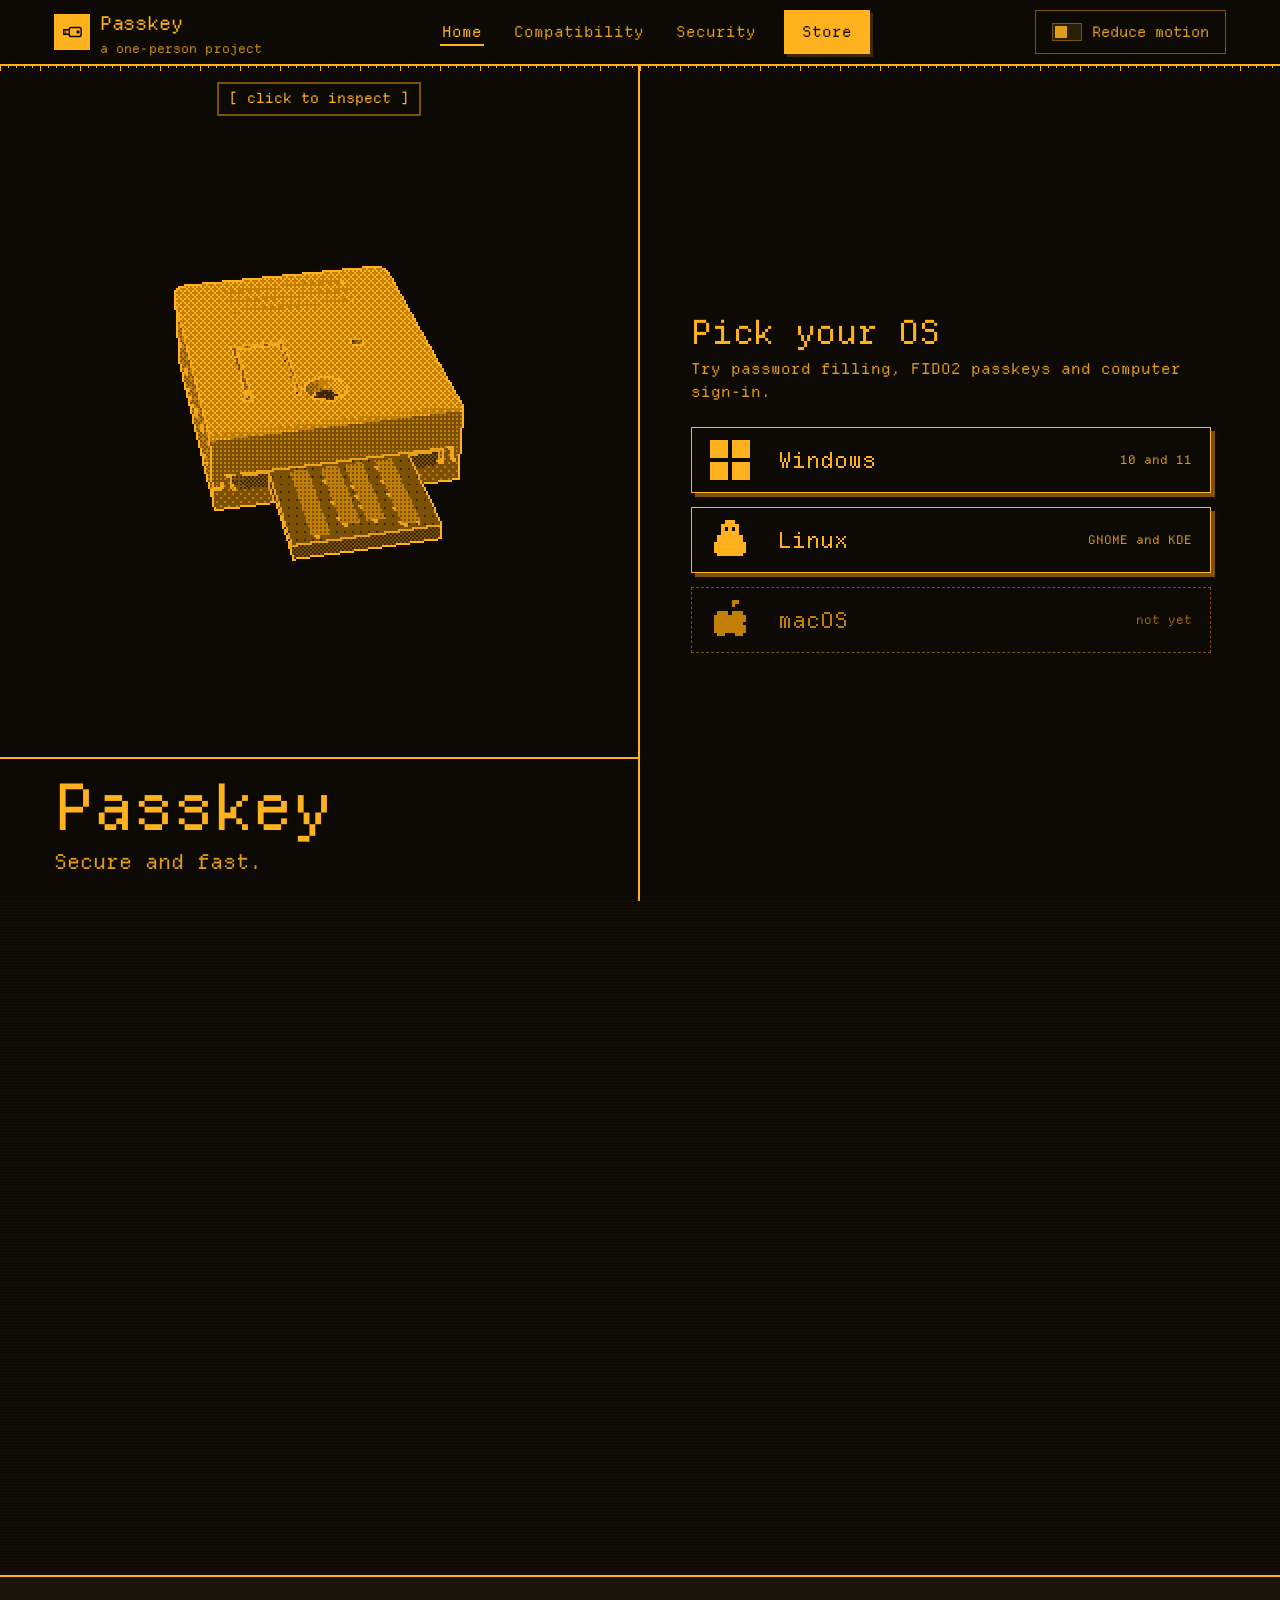
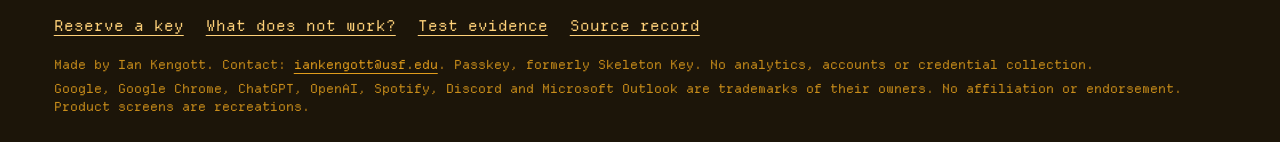
==== commit 9e178907: "Publish the amber About me portrait" ====
--- a/index.html
+++ b/index.html
@@ -79,8 +79,15 @@
   <article class="log-card" aria-labelledby="log-title"><h3 id="log-title">Dev log</h3><ol class="log"><li><time datetime="2026-11-24">24 Nov</time><p>Firmware 0.9: deleting a saved password now needs a press. Signed demo release v0.4 is out.</p></li><li><time datetime="2026-11-22">22 Nov</time><p>One installer for Linux and Windows, on a small read-only drive the key shows.</p></li><li><time datetime="2026-11-19">19 Nov</time><p>Signed firmware updates. The key refuses an update without a valid signature.</p></li><li><time datetime="2026-11-17">17 Nov</time><p>Press-only Linux login, if you opt in: empty password, then a press on the board.</p></li><li><time datetime="2026-11-15">15 Nov</time><p>Demo firmware for the Raspberry Pi Pico 2 and Waveshare RP2350-One, in a simulator.</p></li></ol></article>
 </section>
 <section id="about" class="reveal band" aria-labelledby="about-title">
- <h2 id="about-title">About me</h2>
- <p>I’m Ian Kengott. I study physics at the University of South Florida and build Passkey as a personal project.</p>
- <p><a class="more" href="https://ink-ten.vercel.app/">My research and other projects <svg class="ico sm" aria-hidden="true" focusable="false"><use href="#i-arrow"/></svg></a></p>
+ <div class="about-portrait">
+  <img id="about-photo" src="[data-uri]" width="480" height="480" loading="lazy" alt="Ian Kengott">
+  <canvas id="about-pixels" width="80" height="80" role="img" aria-label="Ian Kengott" hidden></canvas>
+  <canvas id="about-particles" width="256" height="256" aria-hidden="true"></canvas>
+ </div>
+ <div class="about-copy">
+  <h2 id="about-title">About me</h2>
+  <p>I’m Ian Kengott. I study physics at the University of South Florida and build Passkey as a personal project.</p>
+  <p><a class="more" href="https://ink-ten.vercel.app/">My research and other projects <svg class="ico sm" aria-hidden="true" focusable="false"><use href="#i-arrow"/></svg></a></p>
+ </div>
 </section></main>
 <footer><div class="foot-in"><nav aria-label="Footer"><a href="store.html">Reserve a key</a><a href="compatibility.html#works">What does not work?</a><a href="security.html#evidence">Test evidence</a><a href="assets/sources.json">Source record</a></nav><p class="foot-made">Made by Ian Kengott. Contact: <a href="mailto:iankengott@usf.edu">iankengott@usf.edu</a>. <span class="fine">Passkey, formerly Skeleton Key. No analytics, accounts or credential collection.</span></p><p class="foot-legal">Google, Google Chrome, ChatGPT, OpenAI, Spotify, Discord and Microsoft Outlook are trademarks of their owners. No affiliation or endorsement. Product screens are recreations.</p></div></footer></body></html>
--- a/assets/site.css
+++ b/assets/site.css
@@ -1764,3 +1764,12 @@
 @media (max-width:340px){.top nav a{font-size:11.5px;padding:6px 3px}}
 @media (max-width:420px){.enhanced .matrix{table-layout:fixed}.enhanced .matrix .st{white-space:normal}.enhanced .matrix tbody th{width:50%}}
 @media (min-width:1040px) and (max-width:1199px){.matrix tbody th{min-width:150px;font-size:14px}.matrix thead th{font-size:13px;white-space:normal}}
+
+#about{display:grid;grid-template-columns:clamp(112px,31vw,192px) minmax(0,1fr);align-items:center;gap:clamp(12px,3vw,32px)}
+.about-portrait{position:relative;isolation:isolate;aspect-ratio:1}
+.about-portrait img,.about-portrait canvas{position:relative;z-index:1;display:block;width:100%;height:100%}
+.about-portrait img{filter:grayscale(1) sepia(1) saturate(2.1)}
+#about-pixels{image-rendering:pixelated}
+#about-particles{position:absolute;z-index:2;inset:-8px;width:calc(100% + 16px);height:calc(100% + 16px);pointer-events:none}
+.about-portrait [hidden]{display:none}
+.about-copy p:last-child{margin-bottom:0}
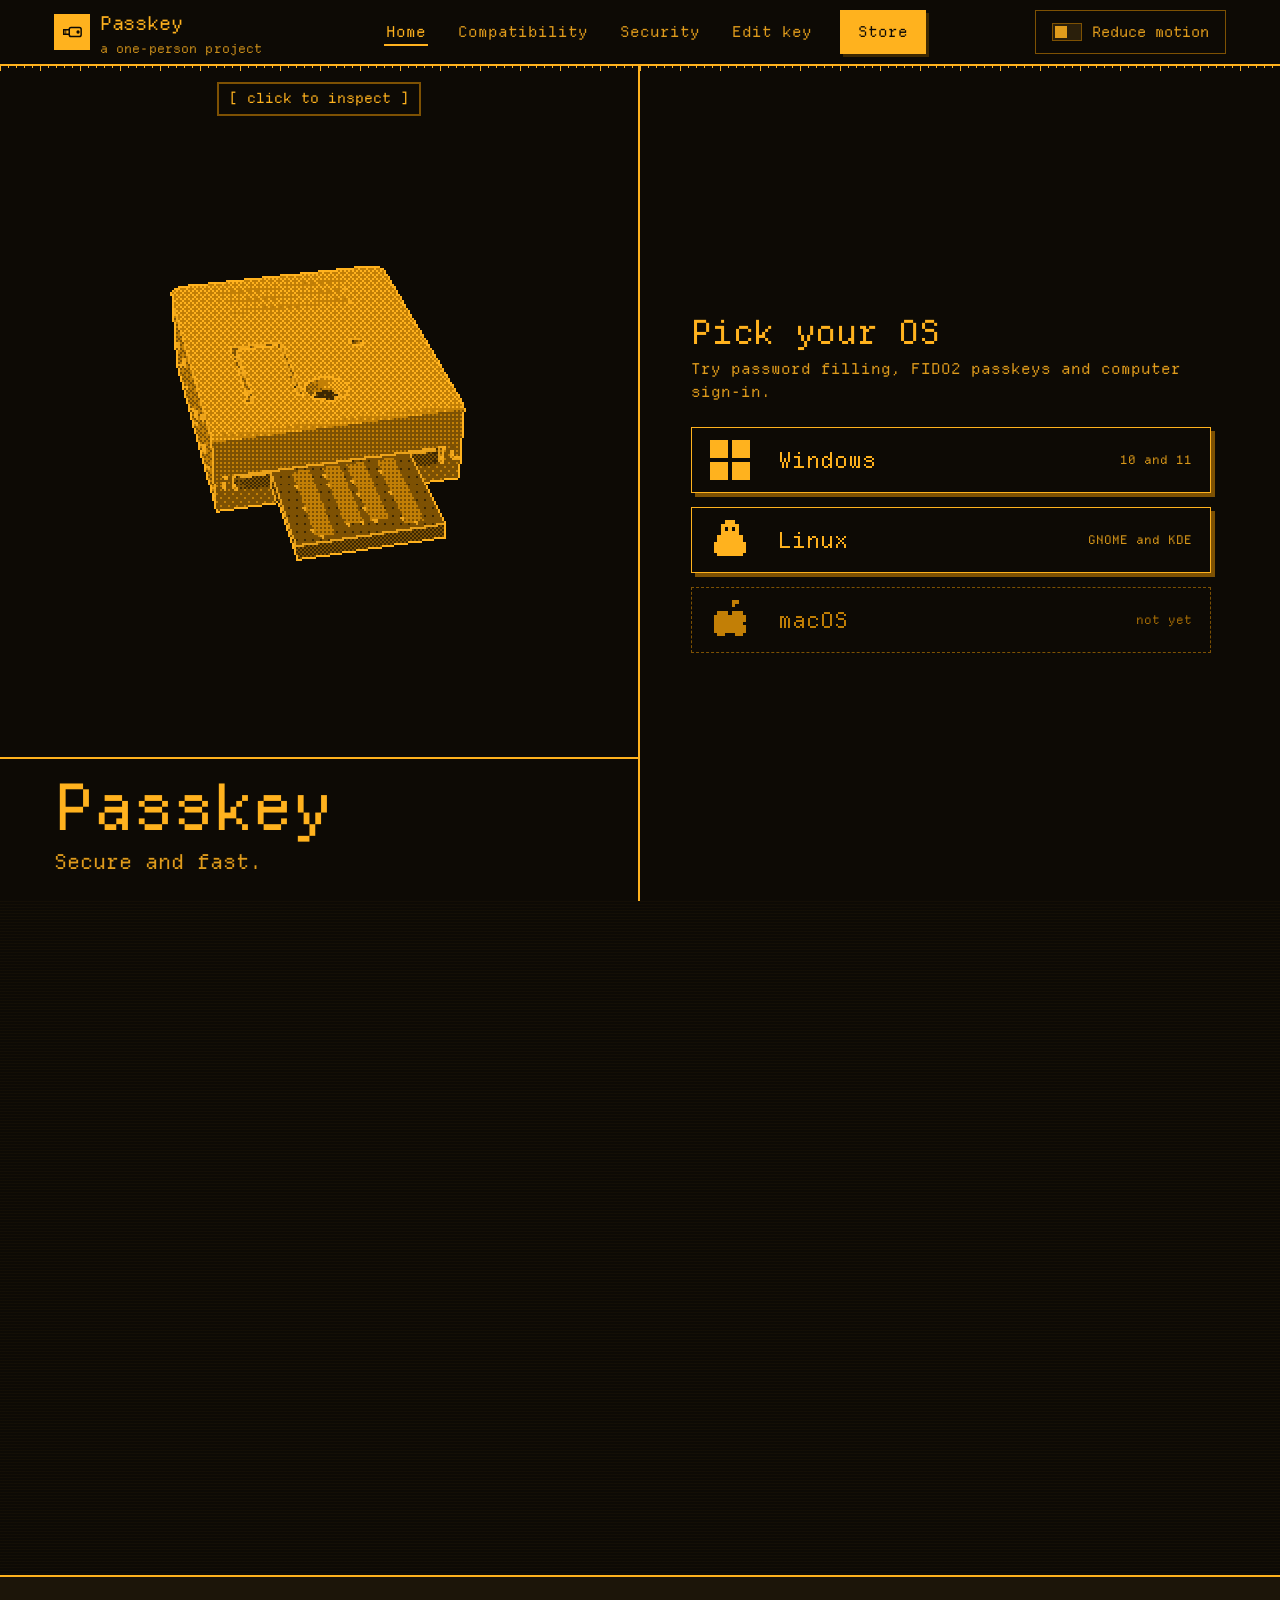
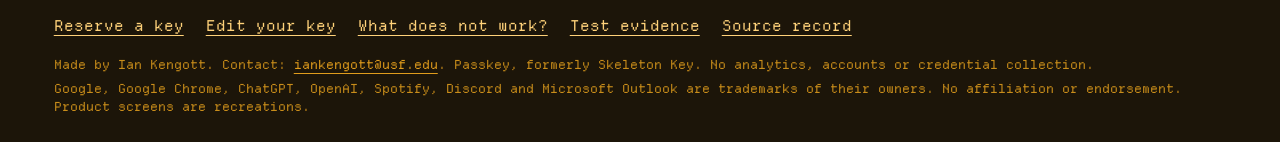
==== commit 716947d6: "Add the key settings editor at /editor/ with nav and footer links; qualify the Firefox rows Co-Autho" ====
--- a/index.html
+++ b/index.html
@@ -30,7 +30,7 @@
 <symbol id="i-mail" viewBox="0 0 24 24"><g fill="none" stroke="currentColor" stroke-width="1.7" stroke-linejoin="round"><rect x="3" y="5.5" width="18" height="13" rx="2"/><path d="m3.8 7 8.2 6.2L20.2 7"/></g></symbol>
 <symbol id="i-dots" viewBox="0 0 24 24"><g fill="currentColor"><circle cx="5" cy="12" r="1.9"/><circle cx="12" cy="12" r="1.9"/><circle cx="19" cy="12" r="1.9"/></g></symbol>
 </defs></svg><a class="skip" href="#main">Skip to content</a>
-<header class="top"><div class="top-in"><a class="brand" href="index.html"><span class="brand-mark" aria-hidden="true"><svg class="ico" aria-hidden="true" focusable="false"><use href="#i-key"/></svg></span><span class="brand-word">Passkey<small>a one-person project</small></span></a><nav aria-label="Main"><a href="index.html" aria-current="page">Home</a><a href="compatibility.html">Compatibility</a><a href="security.html">Security</a><a class="nav-buy" href="store.html">Store</a></nav><div class="motion js-only"><button id="motion" type="button" aria-pressed="false" aria-describedby="motion-note"><span class="switch" aria-hidden="true"></span><span>Reduce motion</span></button><span id="motion-note" class="motion-note" hidden>Already reduced by your system setting.</span></div></div></header>
+<header class="top"><div class="top-in"><a class="brand" href="index.html"><span class="brand-mark" aria-hidden="true"><svg class="ico" aria-hidden="true" focusable="false"><use href="#i-key"/></svg></span><span class="brand-word">Passkey<small>a one-person project</small></span></a><nav aria-label="Main"><a href="index.html" aria-current="page">Home</a><a href="compatibility.html">Compatibility</a><a href="security.html">Security</a><a href="editor/index.html">Edit key</a><a class="nav-buy" href="store.html">Store</a></nav><div class="motion js-only"><button id="motion" type="button" aria-pressed="false" aria-describedby="motion-note"><span class="switch" aria-hidden="true"></span><span>Reduce motion</span></button><span id="motion-note" class="motion-note" hidden>Already reduced by your system setting.</span></div></div></header>
 <main id="main">
 <section class="px-hero" id="px-hero" aria-labelledby="px-title" data-os="windows">
  <canvas id="px-canvas" aria-hidden="true"></canvas>
@@ -90,4 +90,4 @@
   <p><a class="more" href="https://ink-ten.vercel.app/">My research and other projects <svg class="ico sm" aria-hidden="true" focusable="false"><use href="#i-arrow"/></svg></a></p>
  </div>
 </section></main>
-<footer><div class="foot-in"><nav aria-label="Footer"><a href="store.html">Reserve a key</a><a href="compatibility.html#works">What does not work?</a><a href="security.html#evidence">Test evidence</a><a href="assets/sources.json">Source record</a></nav><p class="foot-made">Made by Ian Kengott. Contact: <a href="mailto:iankengott@usf.edu">iankengott@usf.edu</a>. <span class="fine">Passkey, formerly Skeleton Key. No analytics, accounts or credential collection.</span></p><p class="foot-legal">Google, Google Chrome, ChatGPT, OpenAI, Spotify, Discord and Microsoft Outlook are trademarks of their owners. No affiliation or endorsement. Product screens are recreations.</p></div></footer></body></html>+<footer><div class="foot-in"><nav aria-label="Footer"><a href="store.html">Reserve a key</a><a href="editor/index.html">Edit your key</a><a href="compatibility.html#works">What does not work?</a><a href="security.html#evidence">Test evidence</a><a href="assets/sources.json">Source record</a></nav><p class="foot-made">Made by Ian Kengott. Contact: <a href="mailto:iankengott@usf.edu">iankengott@usf.edu</a>. <span class="fine">Passkey, formerly Skeleton Key. No analytics, accounts or credential collection.</span></p><p class="foot-legal">Google, Google Chrome, ChatGPT, OpenAI, Spotify, Discord and Microsoft Outlook are trademarks of their owners. No affiliation or endorsement. Product screens are recreations.</p></div></footer></body></html>
--- a/assets/site.css
+++ b/assets/site.css
@@ -1045,13 +1045,7 @@
 @media (min-width:1200px){.verr{inset:0;aspect-ratio:auto;border-radius:16px}}
 .vsteps{display:none}
 @media (max-width:700px){.vsteps{display:block;margin:10px max(var(--gut),16px) 0;font-size:15px;line-height:1.4;font-weight:550;color:var(--text)}}
-.addr-box{margin-top:16px;padding-top:14px;border-top:1px solid var(--line)}
-.addr-line{display:flex;flex-wrap:wrap;align-items:center;justify-content:center;gap:8px 12px;margin:0 0 10px}
-.addr{font:600 16px var(--mono);color:var(--text);-webkit-user-select:all;user-select:all;overflow-wrap:anywhere}
-.copy-addr{min-height:44px;padding:0 16px}
 .addr-help{margin:0;font-size:14px;line-height:1.45;color:var(--muted)}
-.addr-done{margin:6px 0 0;font-size:14px;color:var(--gold-hi)}
-.addr-done:empty{display:none}
 .foot-made,.foot-legal{margin:0 0 6px;font-size:14px;color:var(--soft)}
 .foot-made a{color:var(--muted)}
 .reg-gloss{margin:4px 0 12px;font-size:14px;line-height:1.45;color:var(--muted);max-width:980px}
@@ -1061,8 +1055,6 @@
 .price b{font-size:clamp(42px,3.6vw,52px)}
 .price-note{margin-bottom:14px}
 
-.addr-box{margin-top:12px;padding-top:10px}
-.addr-line{margin-bottom:6px}
 .buy-terms{gap:10px}
 @media (min-width:861px){.buy-grid{padding:30px 36px;grid-template-columns:minmax(0,1fr) minmax(360px,440px)}}
 @media (max-width:700px){.foot-made .fine{display:none}.buy-terms{gap:8px}.buy-terms li{font-size:14.5px;gap:10px}.buy-copy h2{font-size:24px}}
@@ -1070,7 +1062,7 @@
 @media (max-width:700px){#buy .buy-copy .eyebrow{display:none}}
 .offer-tag{margin-bottom:4px}.price{margin-bottom:4px}
 @media (min-width:701px){.foot-in{padding-top:22px;padding-bottom:24px}}
-@media (max-width:700px){.addr-box{margin-top:10px;padding-top:8px}.price-note{margin-bottom:12px}.vsteps{margin-top:8px}}
+@media (max-width:700px){.price-note{margin-bottom:12px}.vsteps{margin-top:8px}}
 /* 701 to 900 px: one header row without breaking words; the Reserve pill stays */
 @media (min-width:701px) and (max-width:900px){
  .top-in{gap:12px}
@@ -1134,9 +1126,6 @@
 .vnote a:hover{color:var(--gold-hi)}
 /* Reserve card: the status line next to the button, and the help line emphasised after a press on Reserve yours */
 .price-only{margin:10px 0 0;font-size:14px;line-height:1.4;color:var(--text);text-align:center;font-weight:550}
-.addr-nudge{display:block;color:var(--gold-hi);font-size:15px}
-.addr-nudge[hidden]{display:none}
-.addr-help.nudged{color:var(--text);padding:8px 10px;border-radius:10px;background:var(--hair2);box-shadow:inset 0 0 0 1px var(--hair)}
 .stat-row .mini .nw{white-space:nowrap}
 
 @font-face{font-family:"Departure Mono";src:url(fonts/departure-mono.woff2) format("woff2");font-weight:400;font-style:normal;font-display:swap}
@@ -1291,7 +1280,6 @@
 .price-card .buy-cta:hover{background:#000;border-color:#000;color:var(--fill);box-shadow:4px 4px 0 rgba(30,27,22,.3)}
 .price-card .buy-cta .ico{color:var(--fill)}
 .price-only{color:var(--ink)}
-.addr{color:var(--ink)}
 .addr-help{color:var(--ink2)}
 @media (min-width:861px){
  .price-card{transform:rotate(-1deg)}
@@ -1606,12 +1594,19 @@
 .price-card a.cta.primary{background:var(--fill);border-color:var(--fill);color:var(--on-fill)}
 .price-card a.cta.primary:hover{background:var(--fill-hi);border-color:var(--fill-hi);color:var(--on-fill)}
 .price-card a.cta.primary .ico{color:var(--on-fill)}
-.price-only,.addr{color:var(--ink)}
-.addr-box{border-top:1px dashed var(--line2)}
-.addr-nudge{color:var(--pen)}
-.addr-help.nudged{color:var(--ink);background:var(--paper3);box-shadow:inset 0 0 0 1.5px var(--ink)}
-.addr-done{color:var(--pen)}
-.copy-addr{background:transparent}
+.price-only{color:var(--ink)}
+#reserve-status{margin-top:10px;text-align:center}
+#reserve-status:empty,#reserve-error[hidden]{display:none}
+#reserve:disabled{opacity:.6;cursor:default}
+#reserve-dialog{width:min(520px,calc(100% - 24px))}
+.reserve-deadline{margin:12px 0 16px;padding:10px 12px;border-left:3px solid var(--ink);background:var(--sheet)}
+#reserve-form{display:grid;grid-template-columns:repeat(2,minmax(0,1fr));gap:10px 12px}
+#reserve-form label{display:grid;align-content:start;gap:4px;min-width:0;font-size:.9rem}
+#reserve-form label:has([name=contact]),#reserve-phone-field,#reserve-form .dialog-note,#reserve-form button{grid-column:1/-1}
+#reserve-phone-field[hidden]{display:none}
+#reserve-form input,#reserve-form select{width:100%;min-height:42px;padding:6px 8px;border:1px solid var(--ink);border-radius:0;background:var(--paper);color:var(--ink);font:inherit;font-size:16px}
+#reserve-form .dialog-note{margin:2px 0;font-size:.88rem}
+#reserve-form button{justify-self:start}
 .skip{background:var(--fill);color:var(--on-fill);border:2px solid var(--fill)}
 
 /* ================= the pixel hero ================= */
@@ -1655,6 +1650,7 @@
 .px-story .px-text{display:flex;flex-direction:column;padding:clamp(24px,3vw,48px) var(--gut);border-right:2px solid var(--ink)}
 .px-story{grid-template-columns:minmax(260px,30%) 1fr}
 .px-story-on .px-grid{display:none}
+.px-clouding :is(.px-grid,.px-story,#px-screen,#px-plug,#px-gesture){opacity:var(--px-ui-opacity,1)}
 .px-say{margin:0 0 12px;font-size:clamp(30px,3vw,50px);line-height:1.08;max-width:12ch;outline:none}
 .px-say-sub{margin:0;color:var(--ink2);max-width:32ch}
 .px-ctl{display:flex;gap:10px;margin-top:auto;padding-top:24px}
@@ -1701,9 +1697,19 @@
 .px-pk-tag{margin:0 0 4px;font-size:.85em;color:var(--ink2);letter-spacing:.08em}
 .px-pk-q{margin:0 0 8px}
 .px-pk-q b{font-weight:400;text-decoration:underline}
+.px-w-password .px-appbody{overflow:auto}
+.px-w-password .px-card{align-self:flex-start;min-width:0}
+.px-card input{min-width:0}
+.px-pk-accounts{min-width:0;margin:0 0 8px;padding:0;border:0}
+.px-pk-accounts legend{padding:0;margin-bottom:4px}
+.px-pk-accounts label{display:flex;align-items:center;gap:8px;min-height:32px;margin:0;padding:2px 6px;border:1px solid var(--a2);color:var(--ink);cursor:pointer;overflow-wrap:anywhere}
+.px-pk-accounts label+label{margin-top:4px}
+.px-pk-accounts label:has(:checked){border-color:var(--ink);background:var(--a0)}
+.px-pk-accounts input{flex:none;margin:0;accent-color:var(--fill)}
 .px-pk-act{display:flex;gap:8px}
 .px-pk-act button{min-height:34px;padding:4px 12px}
 .px-pk-ok,.px-pk-press,.px-pk-fallback{background:var(--fill);color:var(--on-fill)}
+.px-pk-ok:disabled{background:transparent;color:var(--ink2);cursor:default}
 .px-pk.px-ok{box-shadow:none;border-style:dashed}
 .px-keyglyph{margin:0 0 8px;height:22px}
 .px-keyglyph i{display:inline-block;width:46px;height:18px;margin-left:14px;border:2px solid var(--ink);position:relative}
@@ -1773,3 +1779,10 @@
 #about-particles{position:absolute;z-index:2;inset:-8px;width:calc(100% + 16px);height:calc(100% + 16px);pointer-events:none}
 .about-portrait [hidden]{display:none}
 .about-copy p:last-child{margin-bottom:0}
+
+/* N39: the header gained a fifth link, Edit key. Between 701 and 1100 px the links stay on one line and the brand's small line gives way, so the Store button is never squeezed. */
+@media (min-width:701px) and (max-width:1100px){.top nav a{white-space:nowrap}.top-in{gap:10px}.brand-word small{display:none}.top nav{margin-left:auto;margin-right:0}}
+@media (min-width:1001px) and (max-width:1100px){.top nav a{padding:8px 8px}.top nav a.nav-buy{padding:6px 12px;margin-left:6px}}
+@media (min-width:701px) and (max-width:790px){.top nav a{padding:8px 4px;font-size:13px}.top nav a.nav-buy{padding:6px 8px;margin-left:2px}.top-in{gap:6px}}
+/* N39: five header links at 341 to 380 px (the Store pill and four links need less room than the 12.5 px rule leaves) */
+@media (min-width:341px) and (max-width:380px){.top nav a{font-size:11.5px;padding:6px 3px}.top nav a.nav-buy{padding:5px 6px}}
--- a/assets/data.css
+++ b/assets/data.css
@@ -1,7 +1,7 @@
 /* Generated by build.py. Positions and chart sizes. */
-.donut .dseg-0{--dash:156.41px 326.73px;--off:0.00px}
-.donut .dseg-1{--dash:108.89px 326.73px;--off:-158.41px}
-.donut .dseg-2{--dash:55.42px 326.73px;--off:-269.30px}
+.donut .dseg-0{--dash:153.58px 326.73px;--off:0.00px}
+.donut .dseg-1{--dash:110.80px 326.73px;--off:-155.58px}
+.donut .dseg-2{--dash:56.34px 326.73px;--off:-268.38px}
 .cm-security-gpm{left:24.0%;--y:0.672;--row:0}
 .cm-security-ours{left:66.0%;--y:0.406;--row:1}
 .cm-security-pk{left:86.0%;--y:0.835;--row:0}
@@ -15,11 +15,11 @@
 .cov-out{flex-grow:3}
 .cov-na{flex-grow:2}
 .evb-model{--w:100.00%}
-.evb-synthetic-page{--w:29.52%}
-.evb-document{--w:17.14%}
-.evb-simulated{--w:5.71%}
-.evb-calculation{--w:3.81%}
-.evb-host-software{--w:0.95%}
+.evb-synthetic-page{--w:28.70%}
+.evb-document{--w:16.67%}
+.evb-simulated{--w:5.56%}
+.evb-calculation{--w:3.70%}
+.evb-host-software{--w:0.93%}
 .evb-hardware{--w:0.00%}
 .ab-0-0{--w:41.46%}
 .ab-0-1{--w:14.63%}
@@ -34,10 +34,10 @@
 .ab-3-1{--w:41.46%}
 .ab-3-2{--w:14.63%}
 .ab-4-0{--w:17.07%}
-.ab-4-1{--w:21.95%}
-.ab-4-2{--w:12.20%}
+.ab-4-1{--w:24.39%}
+.ab-4-2{--w:14.63%}
 .ab-5-0{--w:21.95%}
-.ab-5-1{--w:7.32%}
+.ab-5-1{--w:9.76%}
 .ab-5-2{--w:21.95%}
 .crop-native-2{object-view-box:inset(235px 455px 305px 440px);aspect-ratio:385/260}
 .crop-native-3{object-view-box:inset(235px 455px 200px 440px);aspect-ratio:385/365}
